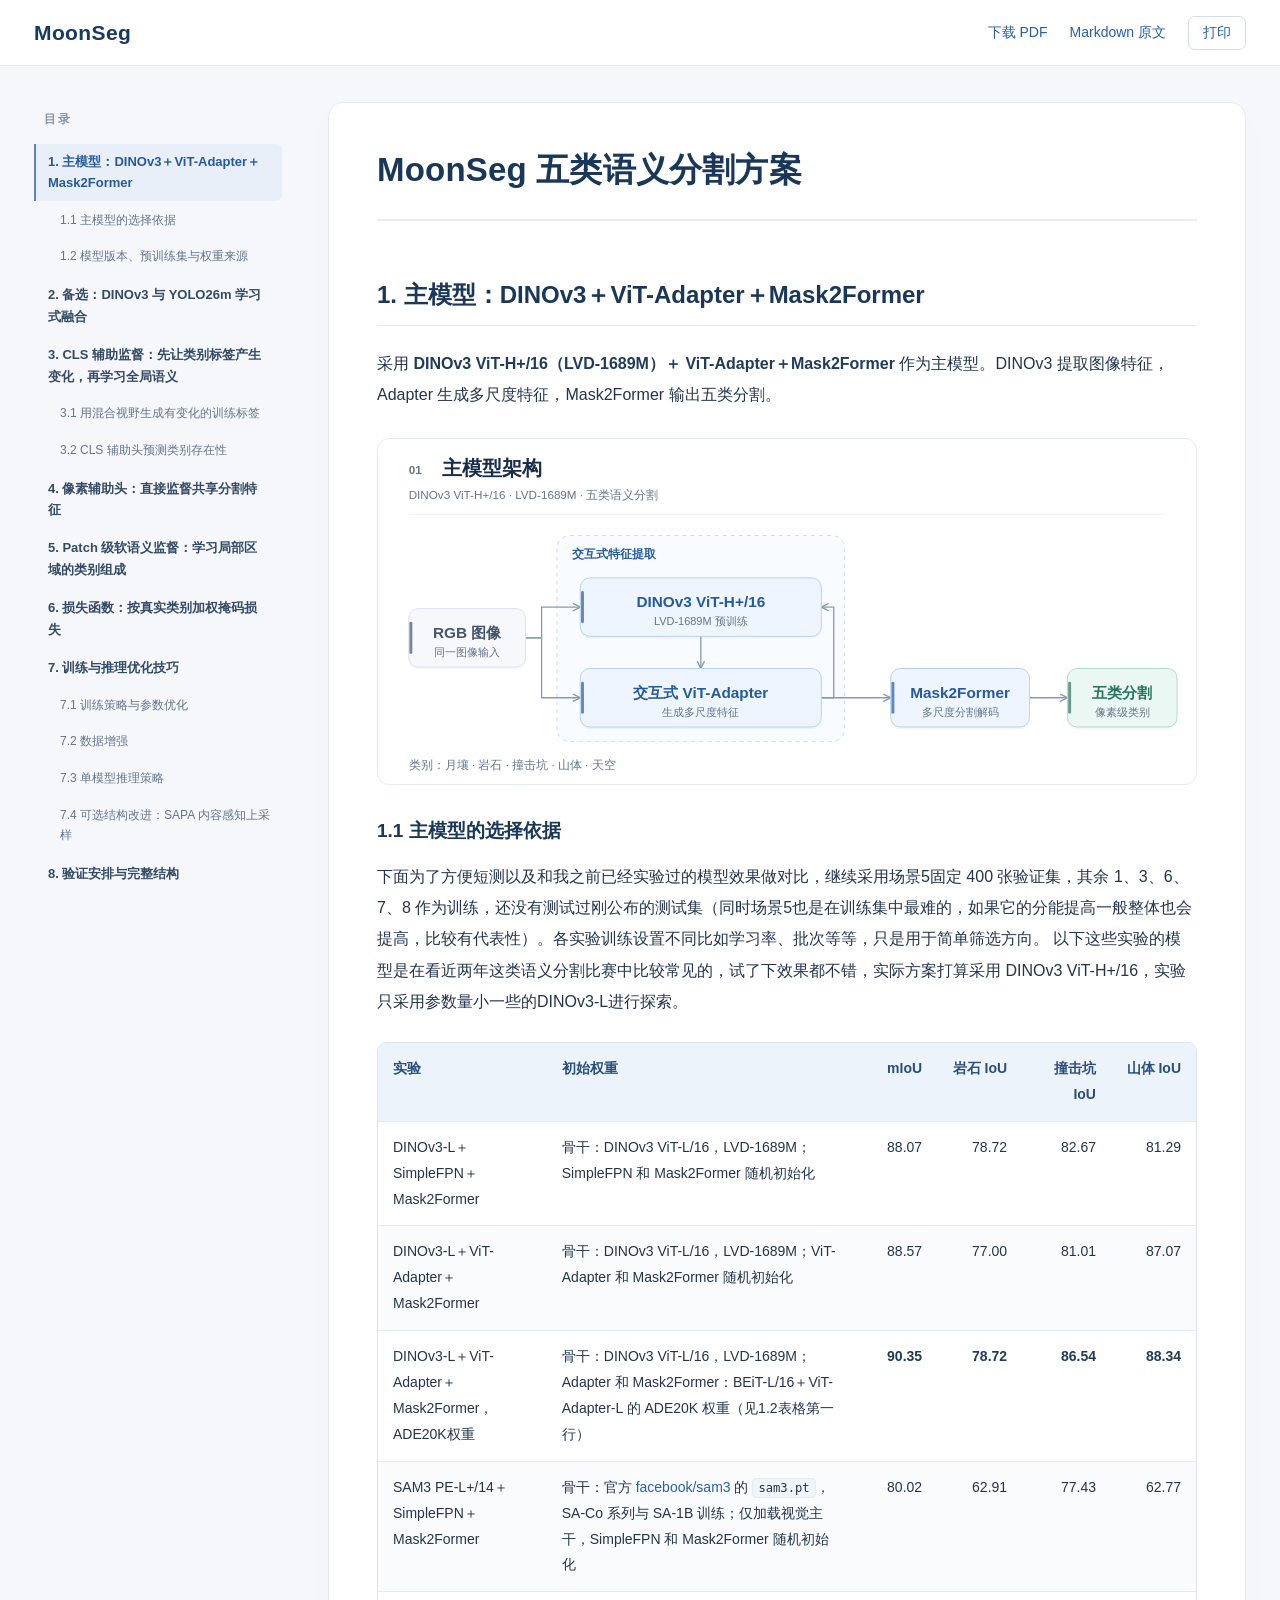
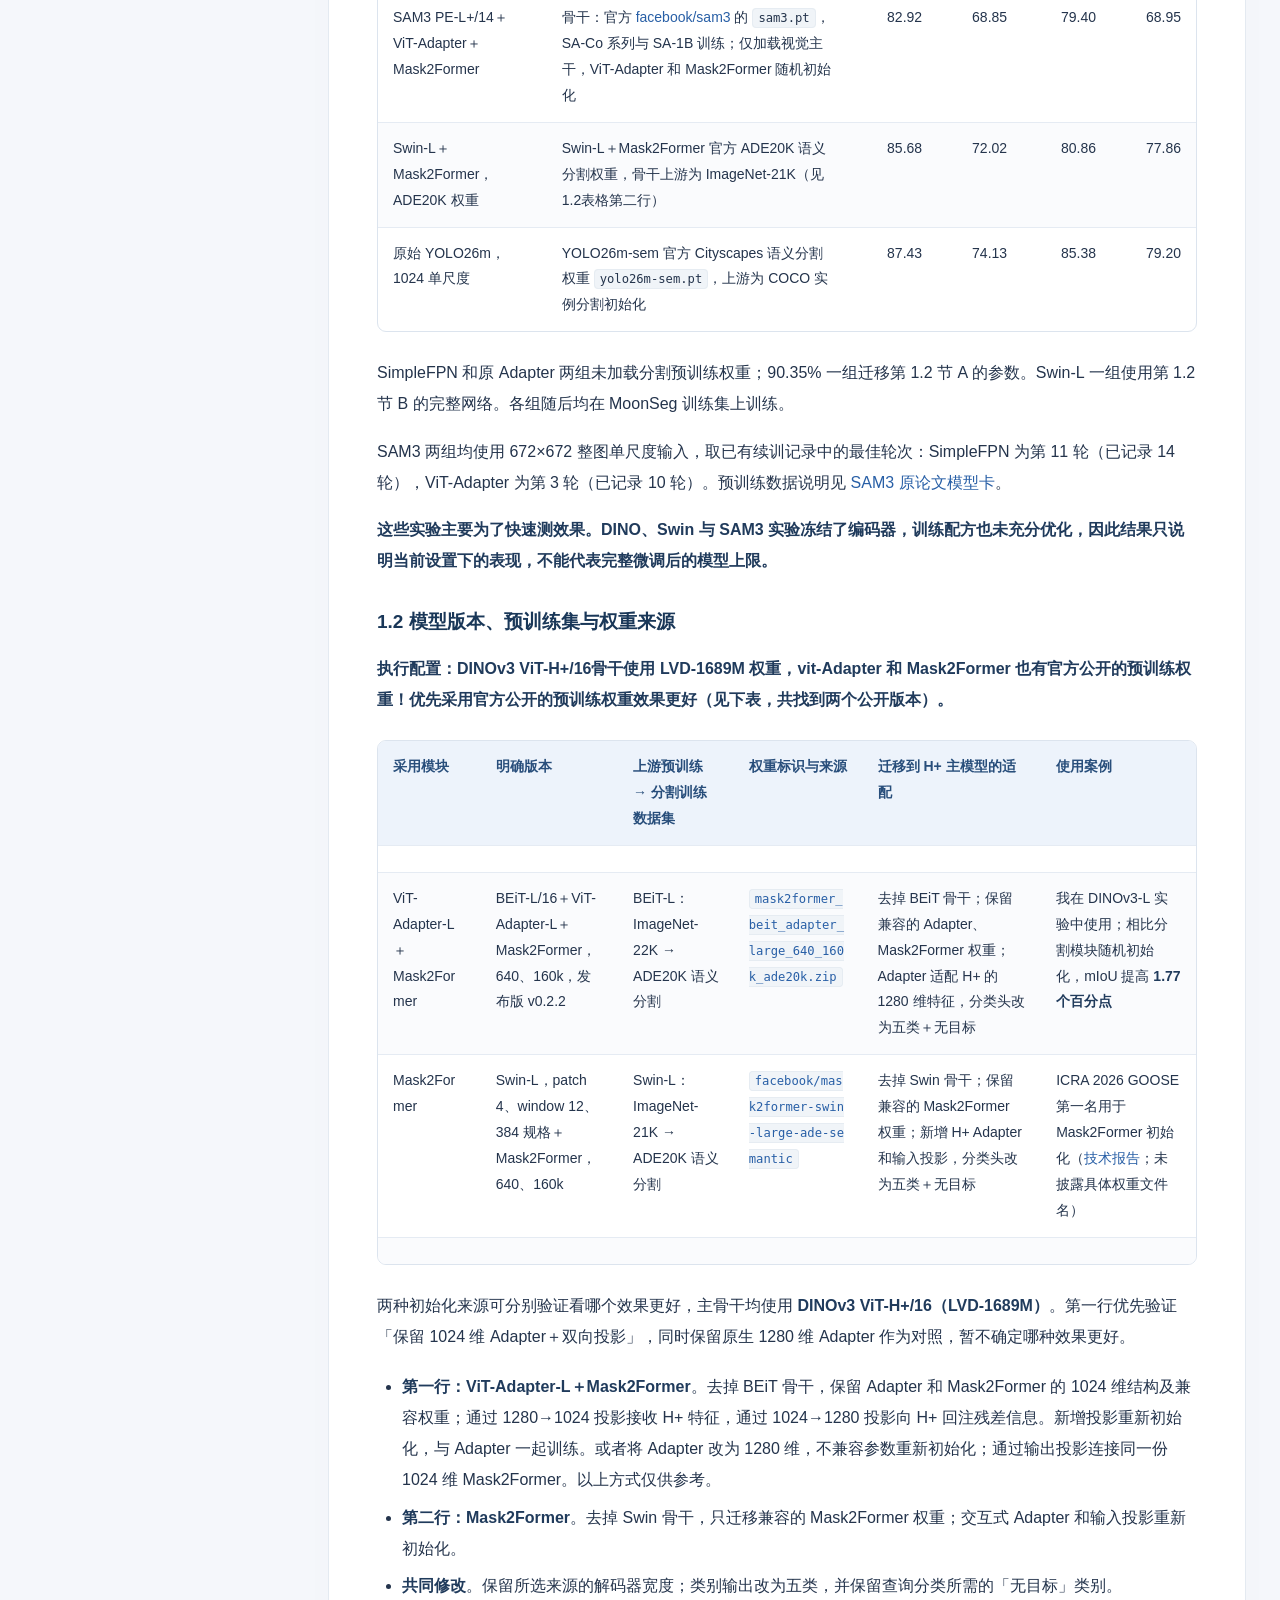
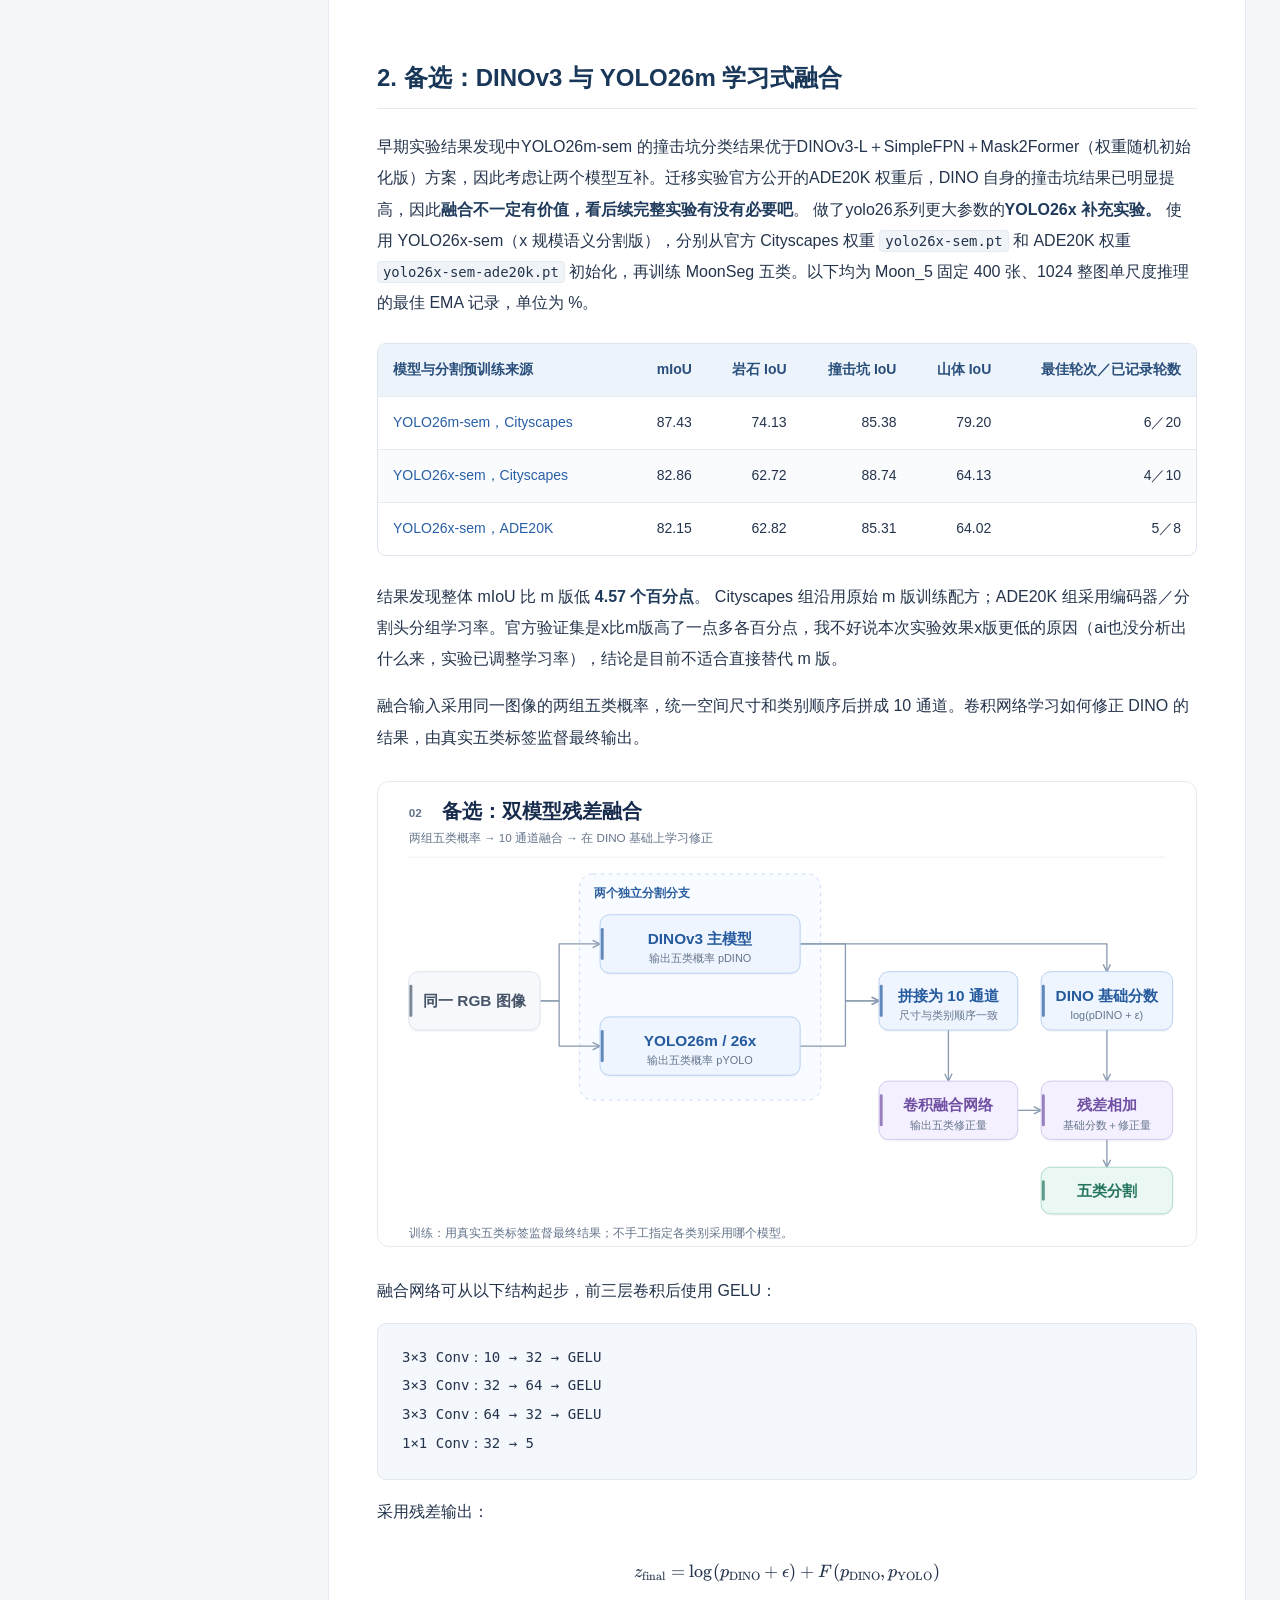
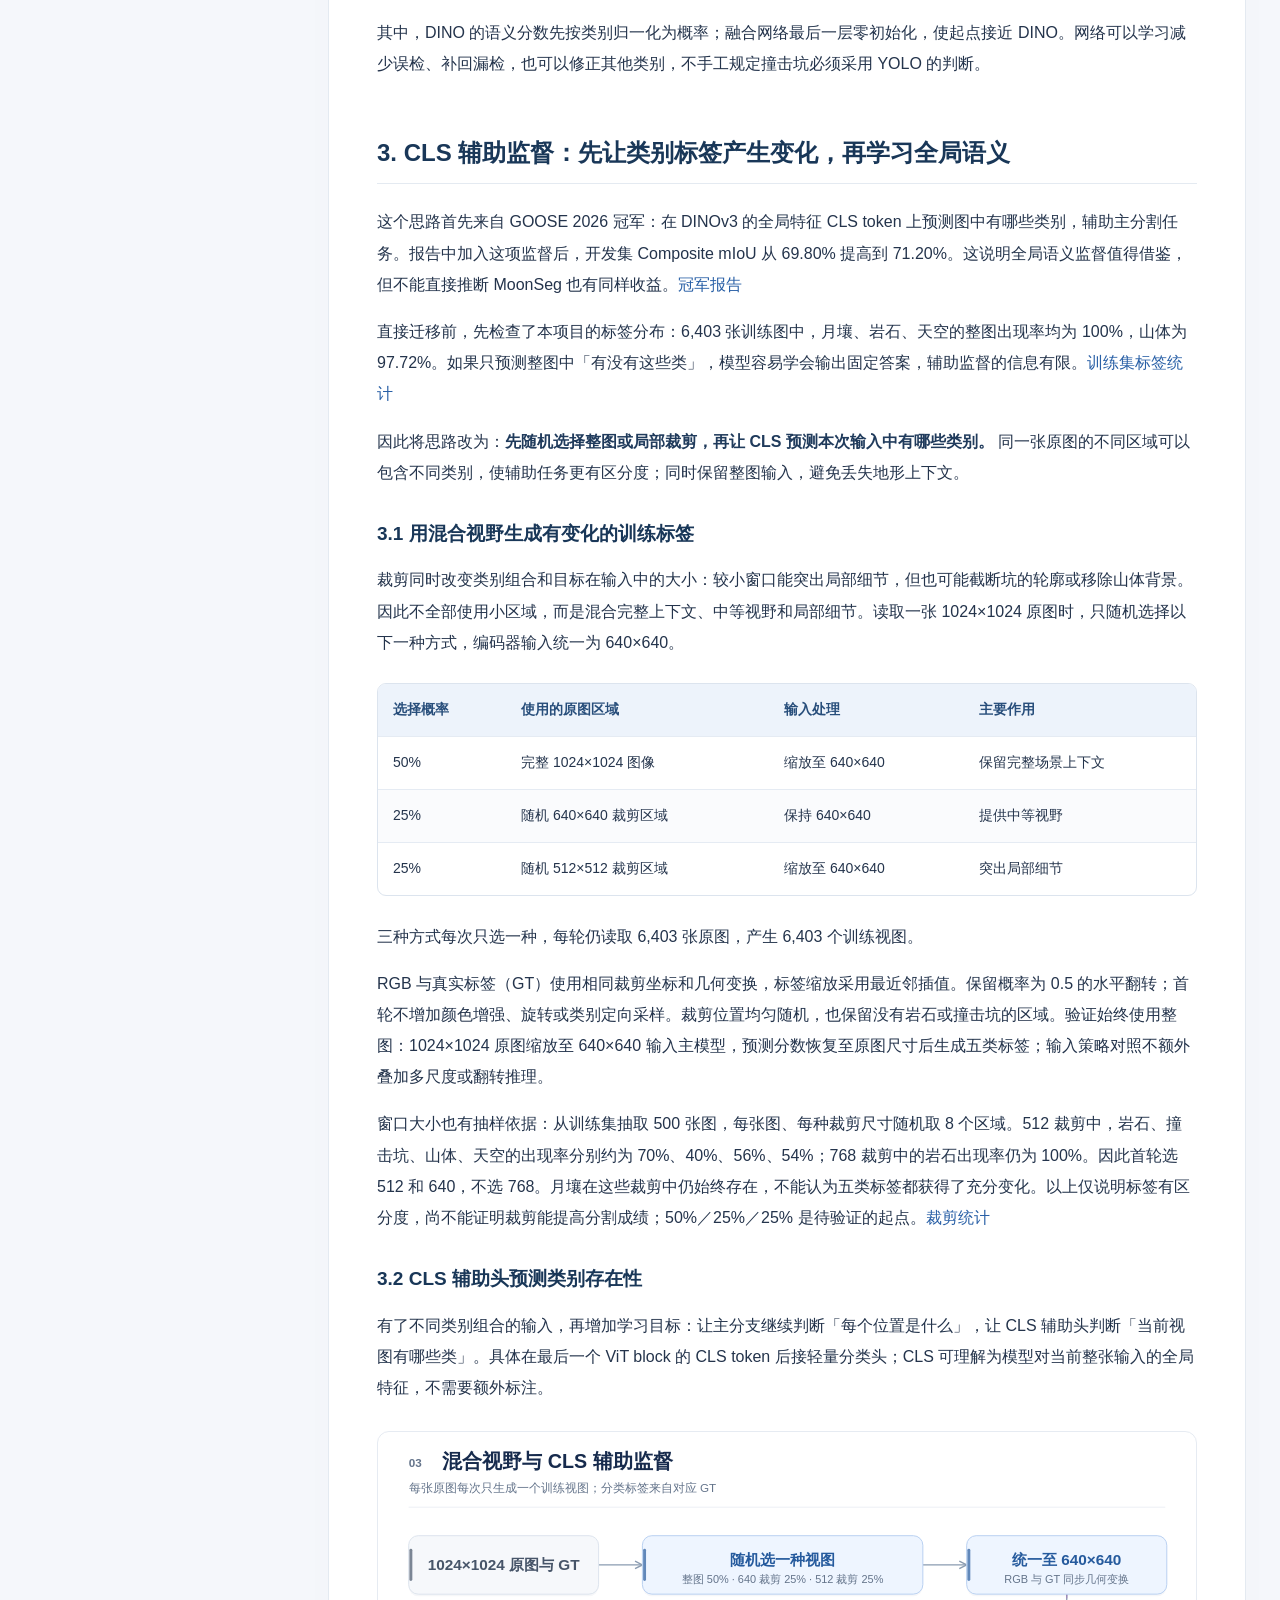
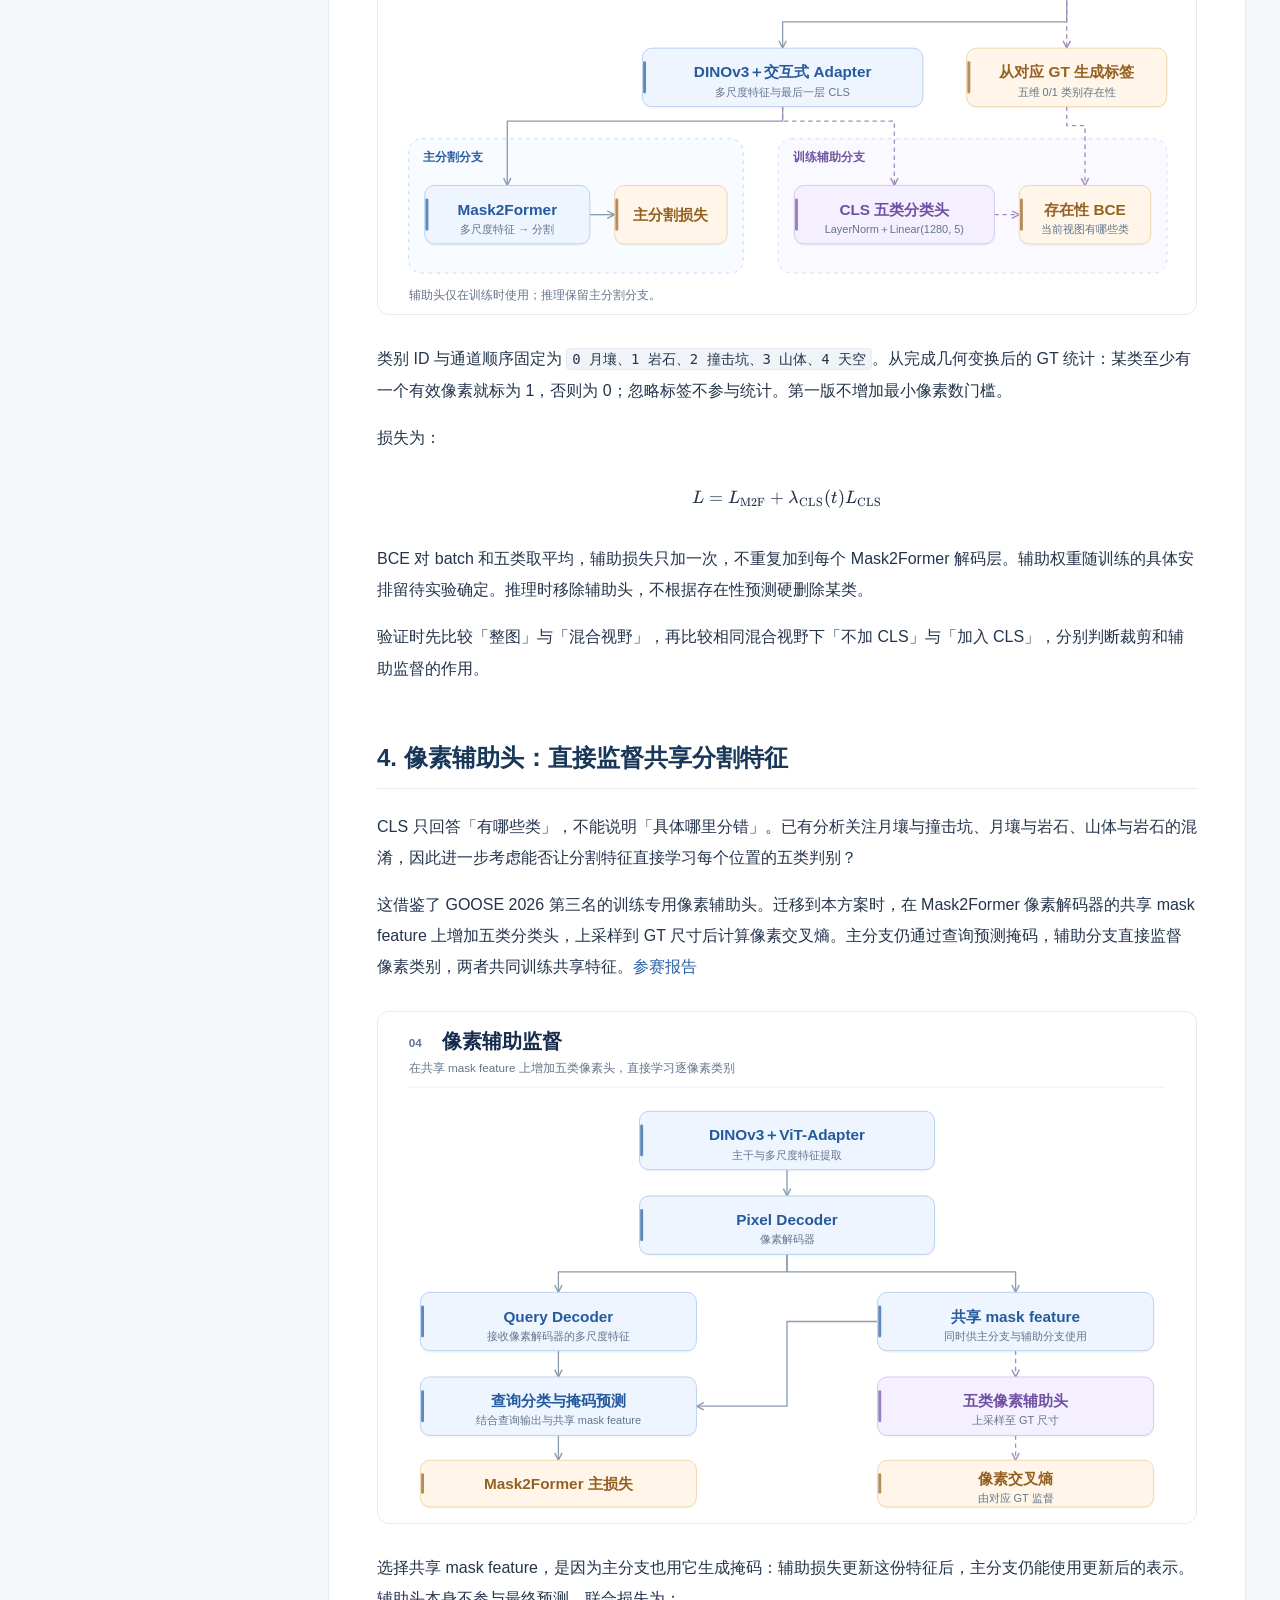
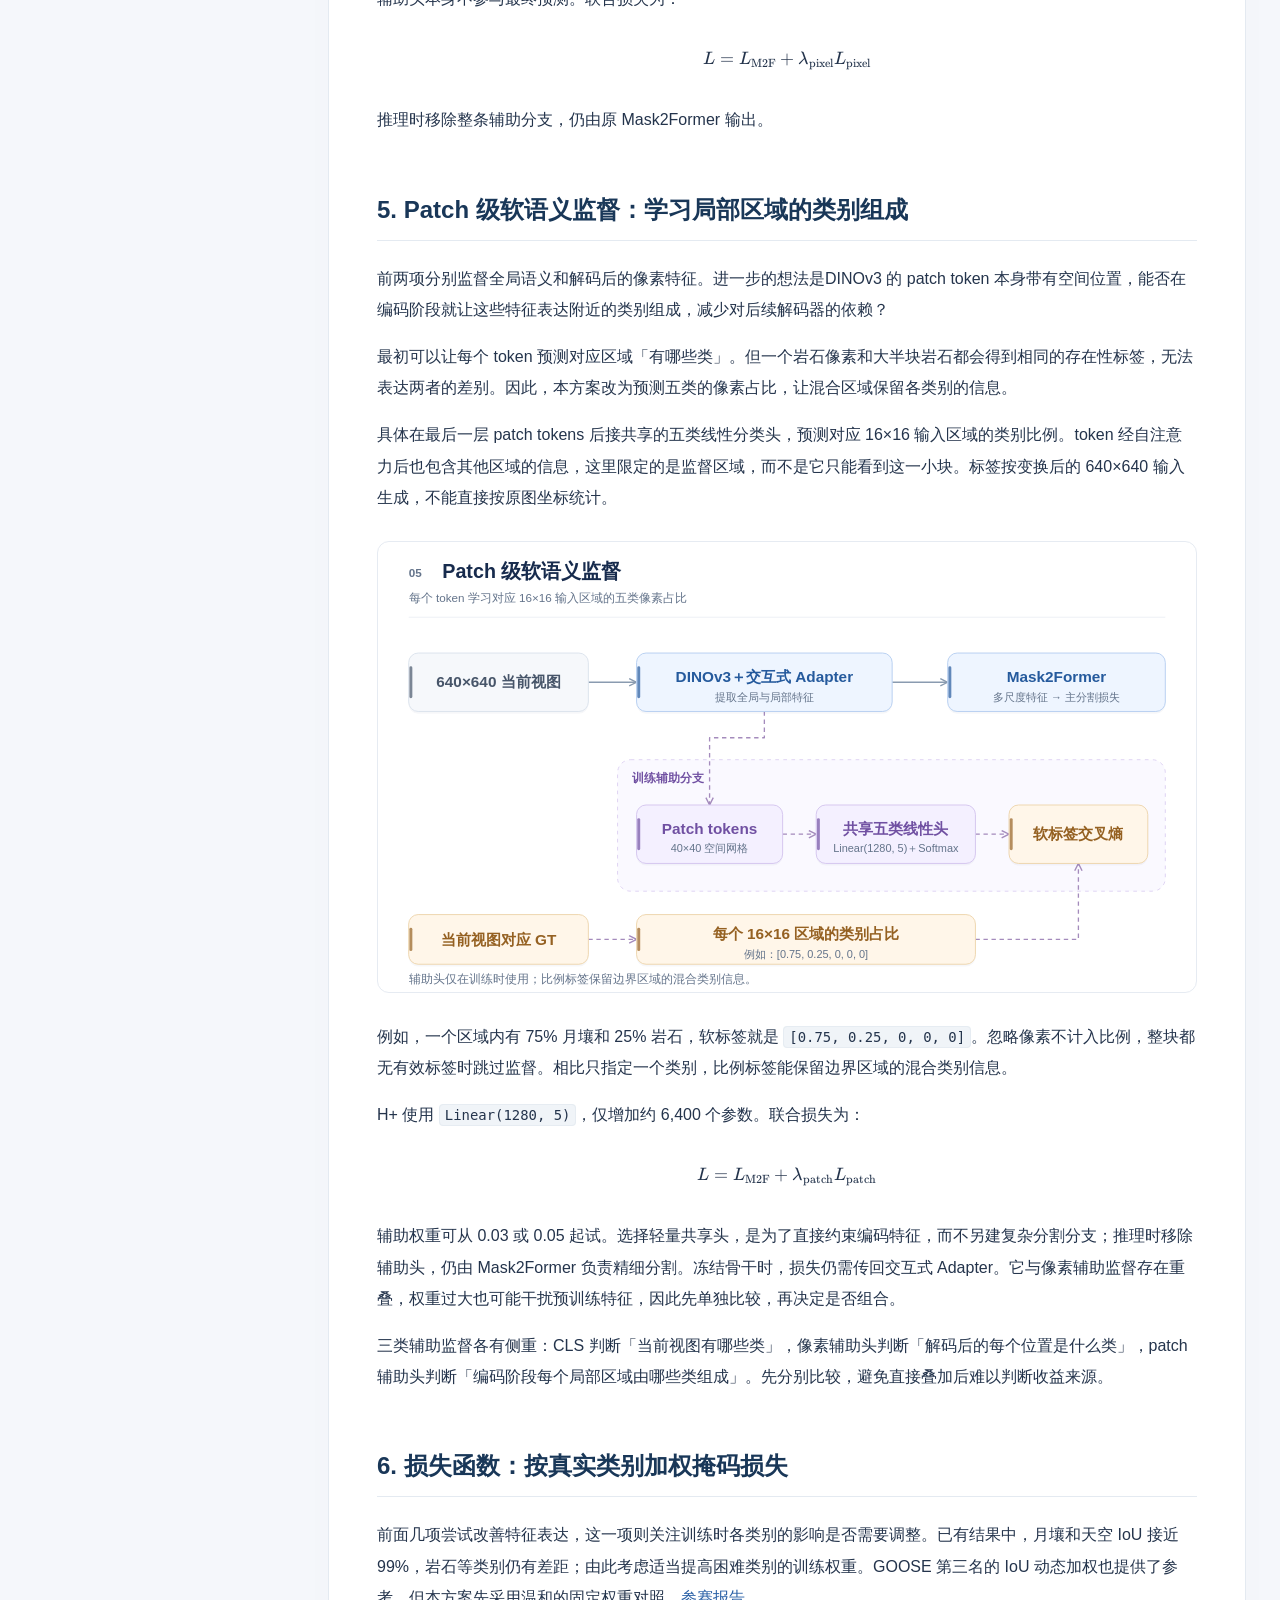
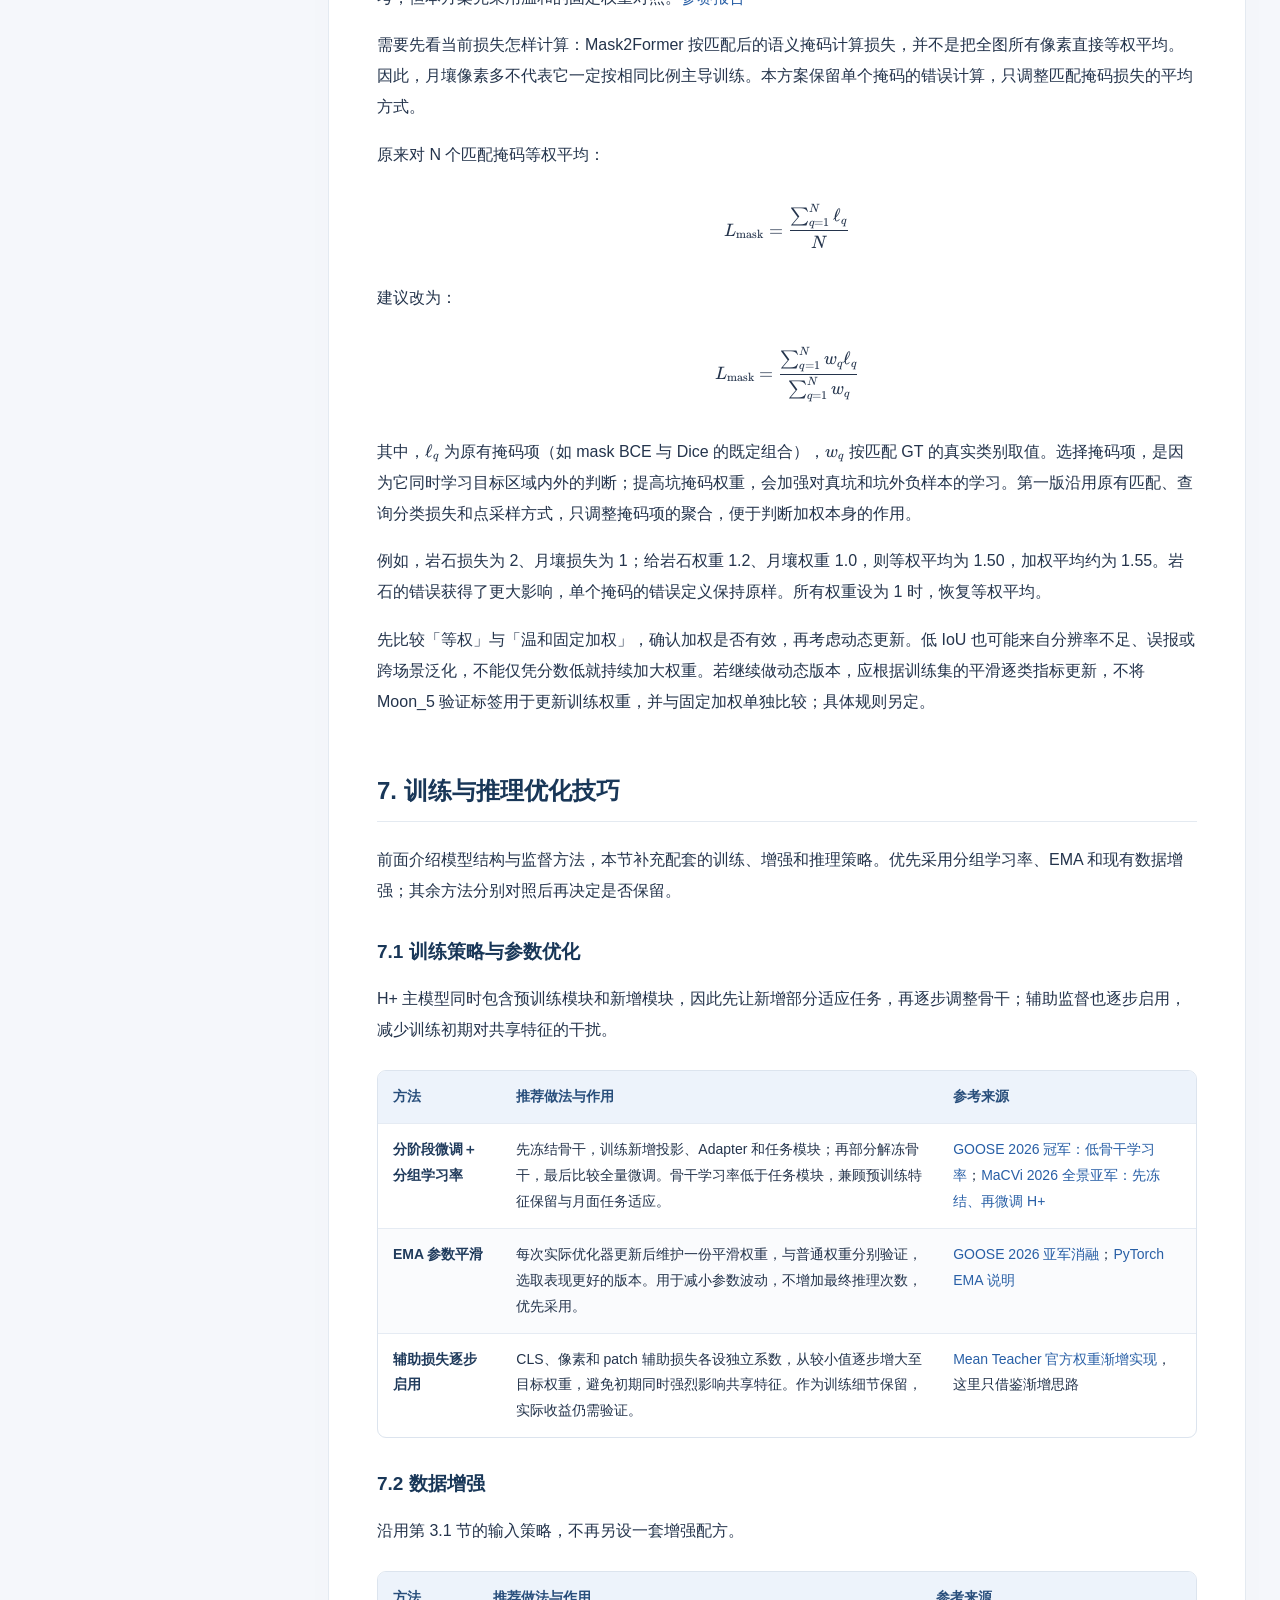
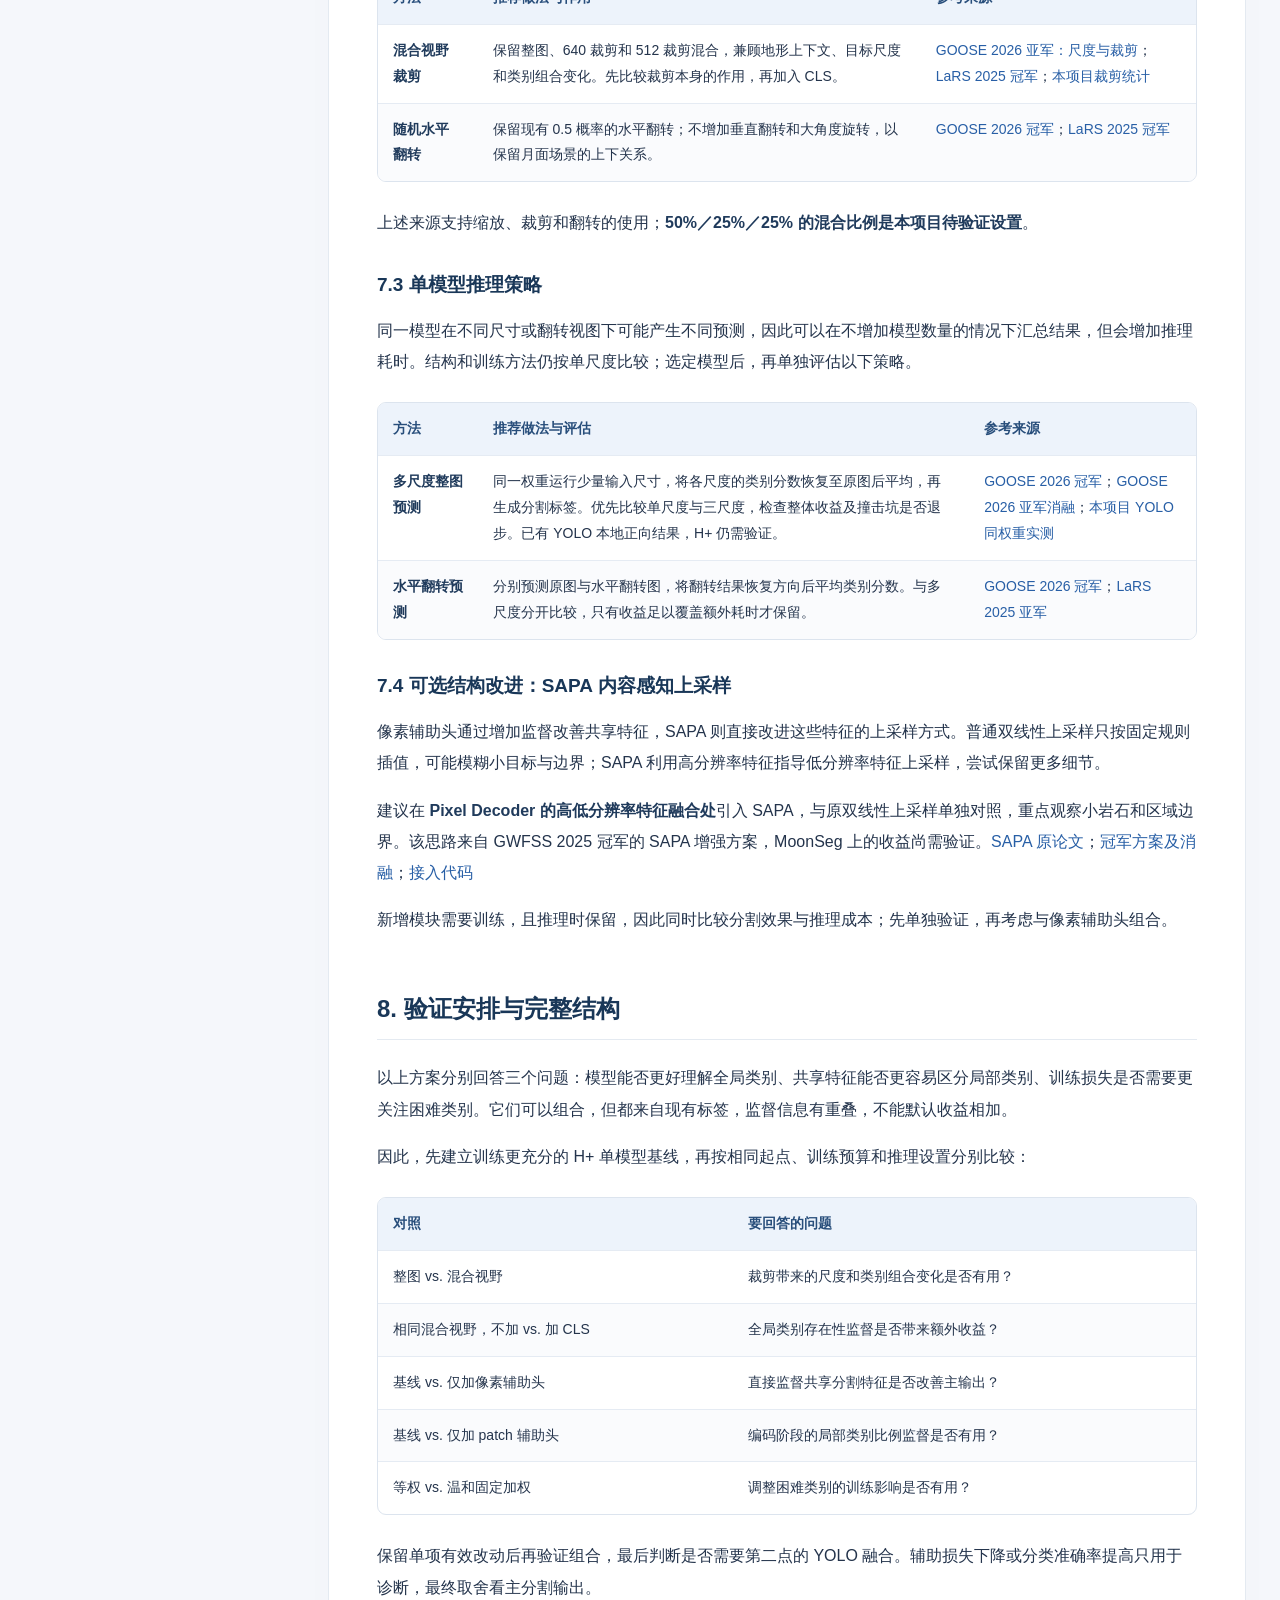
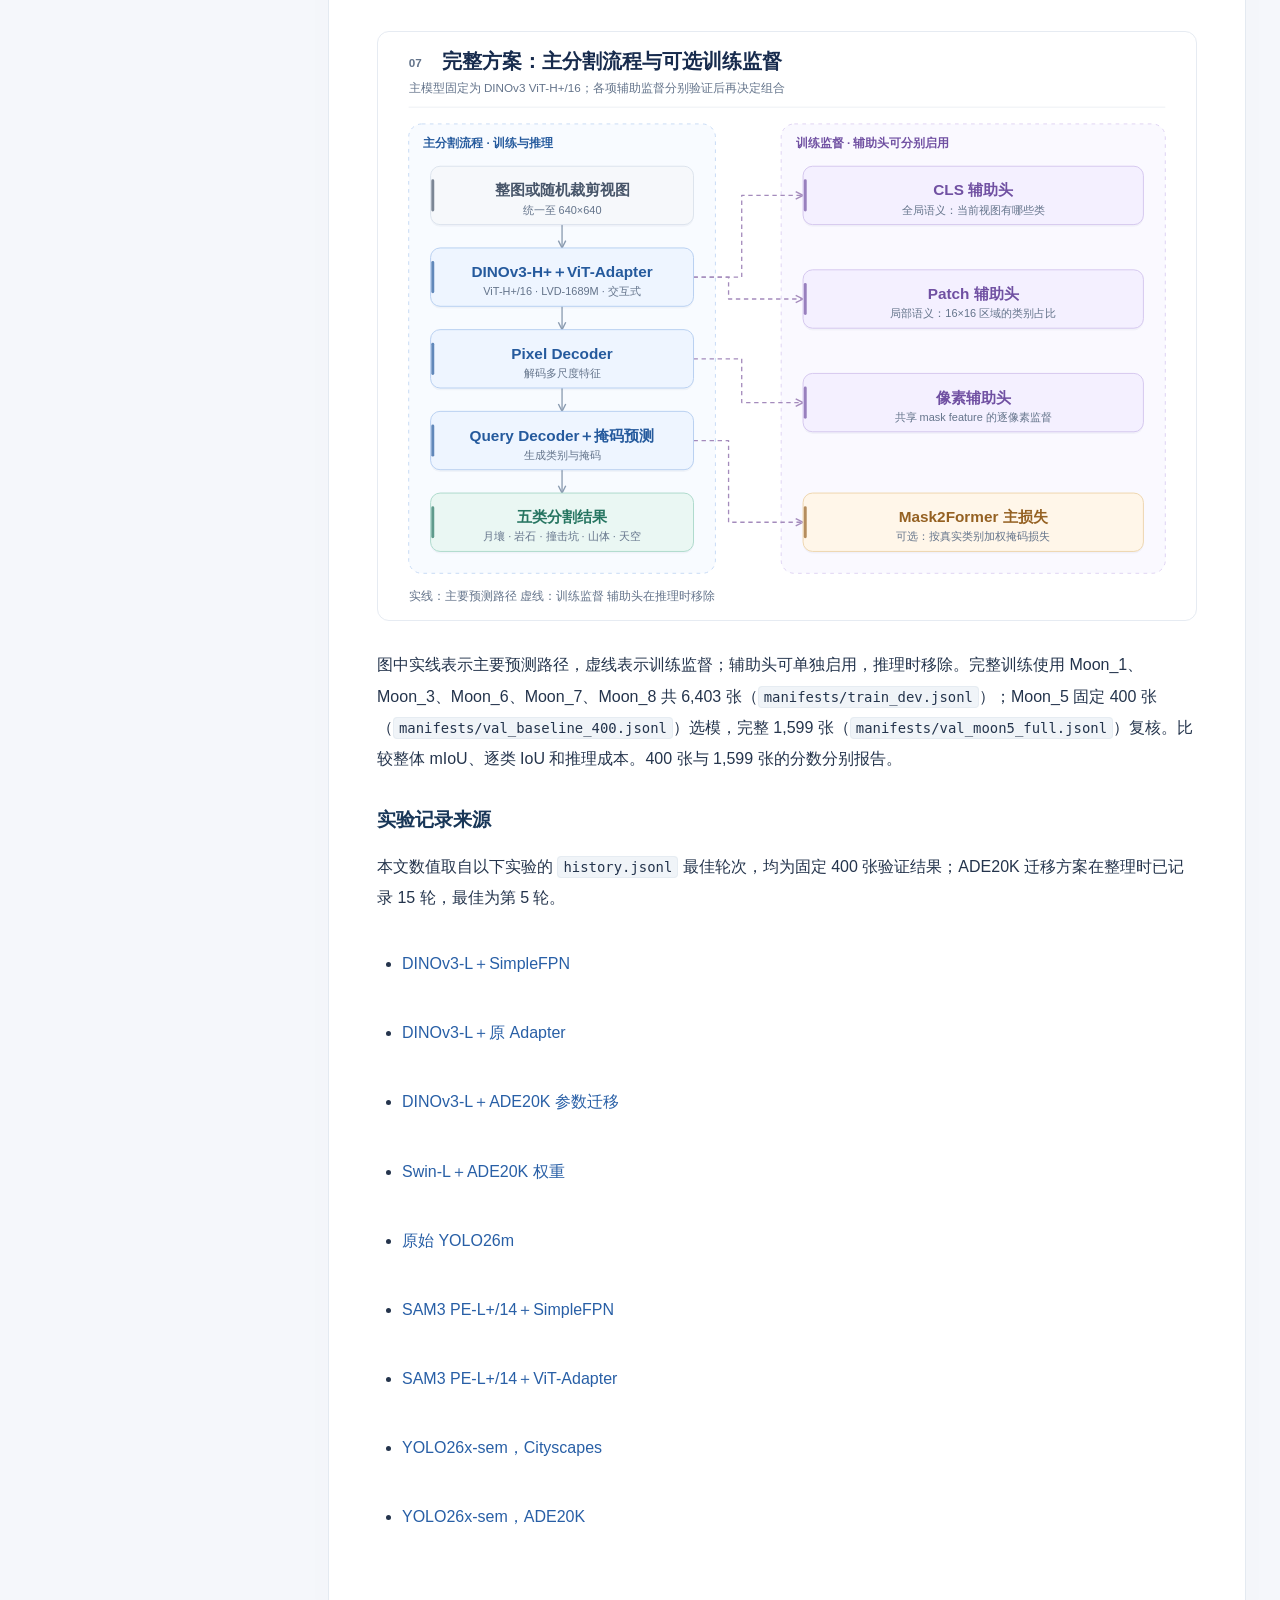
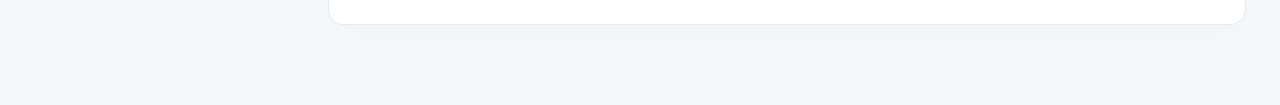
==== index.html @ d690455c "Add SAM3 comparison results and complete experiment references" ====
<!doctype html>
<html lang="zh-CN"><head><meta charset="utf-8"><meta name="viewport" content="width=device-width,initial-scale=1"><base href="./"><title>MoonSeg 五类语义分割方案</title><link rel="stylesheet" href="vendor/katex/katex.min.css"><link rel="stylesheet" href="style.css"></head>
<body><header class="toolbar"><a class="brand" href="./">MoonSeg</a><div class="tools"><a href="moonseg-proposal.pdf" download>下载 PDF</a><a href="docs/moonseg_model_proposal_20261113.md" download>Markdown 原文</a><button type="button" id="print">打印</button></div></header>
<div class="layout "><nav class="toc" aria-label="文档目录"><div class="toc-label">目录</div><a class="depth-2" href="#section-2">1. 主模型：DINOv3＋ViT-Adapter＋Mask2Former</a>
<a class="depth-3" href="#section-3">1.1 主模型的选择依据</a>
<a class="depth-3" href="#section-4">1.2 模型版本、预训练集与权重来源</a>
<a class="depth-2" href="#section-5">2. 备选：DINOv3 与 YOLO26m 学习式融合</a>
<a class="depth-2" href="#section-6">3. CLS 辅助监督：先让类别标签产生变化，再学习全局语义</a>
<a class="depth-3" href="#section-7">3.1 用混合视野生成有变化的训练标签</a>
<a class="depth-3" href="#section-8">3.2 CLS 辅助头预测类别存在性</a>
<a class="depth-2" href="#section-9">4. 像素辅助头：直接监督共享分割特征</a>
<a class="depth-2" href="#section-10">5. Patch 级软语义监督：学习局部区域的类别组成</a>
<a class="depth-2" href="#section-11">6. 损失函数：按真实类别加权掩码损失</a>
<a class="depth-2" href="#section-12">7. 训练与推理优化技巧</a>
<a class="depth-3" href="#section-13">7.1 训练策略与参数优化</a>
<a class="depth-3" href="#section-14">7.2 数据增强</a>
<a class="depth-3" href="#section-15">7.3 单模型推理策略</a>
<a class="depth-3" href="#section-16">7.4 可选结构改进：SAPA 内容感知上采样</a>
<a class="depth-2" href="#section-17">8. 验证安排与完整结构</a>
<a class="depth-3" href="#section-18">实验记录来源</a></nav><main><article id="document"><h1 id="section-1">MoonSeg 五类语义分割方案</h1>
<h2 id="section-2">1. 主模型：DINOv3＋ViT-Adapter＋Mask2Former</h2>
<p>采用 <strong>DINOv3 ViT-H+/16（LVD-1689M）＋ ViT-Adapter＋Mask2Former</strong> 作为主模型。DINOv3 提取图像特征，Adapter 生成多尺度特征，Mask2Former 输出五类分割。</p>
<p><img src="docs/assets/moonseg_proposal/01_main_model.svg" alt="主模型架构" loading="eager"></p>
<h3 id="section-3">1.1 主模型的选择依据</h3>
<p>下面为了方便短测以及和我之前已经实验过的模型效果做对比，继续采用场景5固定 400 张验证集，其余 1、3、6、7、8 作为训练，还没有测试过刚公布的测试集（同时场景5也是在训练集中最难的，如果它的分能提高一般整体也会提高，比较有代表性）。各实验训练设置不同比如学习率、批次等等，只是用于简单筛选方向。
以下这些实验的模型是在看近两年这类语义分割比赛中比较常见的，试了下效果都不错，实际方案打算采用 DINOv3 ViT-H+/16，实验只采用参数量小一些的DINOv3-L进行探索。</p>
<div class="table-wrap"><table>
<thead>
<tr>
<th>实验</th>
<th>初始权重</th>
<th style="text-align:right">mIoU</th>
<th style="text-align:right">岩石 IoU</th>
<th style="text-align:right">撞击坑 IoU</th>
<th style="text-align:right">山体 IoU</th>
</tr>
</thead>
<tbody>
<tr>
<td>DINOv3-L＋SimpleFPN＋Mask2Former</td>
<td>骨干：DINOv3 ViT-L/16，LVD-1689M；SimpleFPN 和 Mask2Former 随机初始化</td>
<td style="text-align:right">88.07</td>
<td style="text-align:right">78.72</td>
<td style="text-align:right">82.67</td>
<td style="text-align:right">81.29</td>
</tr>
<tr>
<td>DINOv3-L＋ViT-Adapter＋Mask2Former</td>
<td>骨干：DINOv3 ViT-L/16，LVD-1689M；ViT-Adapter 和 Mask2Former 随机初始化</td>
<td style="text-align:right">88.57</td>
<td style="text-align:right">77.00</td>
<td style="text-align:right">81.01</td>
<td style="text-align:right">87.07</td>
</tr>
<tr>
<td>DINOv3-L＋ViT-Adapter＋Mask2Former，ADE20K权重</td>
<td>骨干：DINOv3 ViT-L/16，LVD-1689M；Adapter 和 Mask2Former：BEiT-L/16＋ViT-Adapter-L 的 ADE20K 权重（见1.2表格第一行）</td>
<td style="text-align:right"><strong>90.35</strong></td>
<td style="text-align:right"><strong>78.72</strong></td>
<td style="text-align:right"><strong>86.54</strong></td>
<td style="text-align:right"><strong>88.34</strong></td>
</tr>
<tr>
<td>SAM3 PE-L+/14＋SimpleFPN＋Mask2Former</td>
<td>骨干：官方 <a href="https://huggingface.co/facebook/sam3/tree/3c879f39826c281e95690f02c7821c4de09afae7" target="_blank" rel="noopener noreferrer">facebook/sam3</a> 的 <code>sam3.pt</code>，SA-Co 系列与 SA-1B 训练；仅加载视觉主干，SimpleFPN 和 Mask2Former 随机初始化</td>
<td style="text-align:right">80.02</td>
<td style="text-align:right">62.91</td>
<td style="text-align:right">77.43</td>
<td style="text-align:right">62.77</td>
</tr>
<tr>
<td>SAM3 PE-L+/14＋ViT-Adapter＋Mask2Former</td>
<td>骨干：官方 <a href="https://huggingface.co/facebook/sam3/tree/3c879f39826c281e95690f02c7821c4de09afae7" target="_blank" rel="noopener noreferrer">facebook/sam3</a> 的 <code>sam3.pt</code>，SA-Co 系列与 SA-1B 训练；仅加载视觉主干，ViT-Adapter 和 Mask2Former 随机初始化</td>
<td style="text-align:right">82.92</td>
<td style="text-align:right">68.85</td>
<td style="text-align:right">79.40</td>
<td style="text-align:right">68.95</td>
</tr>
<tr>
<td>Swin-L＋Mask2Former，ADE20K 权重</td>
<td>Swin-L＋Mask2Former 官方 ADE20K 语义分割权重，骨干上游为 ImageNet-21K（见1.2表格第二行）</td>
<td style="text-align:right">85.68</td>
<td style="text-align:right">72.02</td>
<td style="text-align:right">80.86</td>
<td style="text-align:right">77.86</td>
</tr>
<tr>
<td>原始 YOLO26m，1024 单尺度</td>
<td>YOLO26m-sem 官方 Cityscapes 语义分割权重 <code>yolo26m-sem.pt</code>，上游为 COCO 实例分割初始化</td>
<td style="text-align:right">87.43</td>
<td style="text-align:right">74.13</td>
<td style="text-align:right">85.38</td>
<td style="text-align:right">79.20</td>
</tr>
</tbody>
</table></div>
<p>SimpleFPN 和原 Adapter 两组未加载分割预训练权重；90.35% 一组迁移第 1.2 节 A 的参数。Swin-L 一组使用第 1.2 节 B 的完整网络。各组随后均在 MoonSeg 训练集上训练。</p>
<p>SAM3 两组均使用 672×672 整图单尺度输入，取已有续训记录中的最佳轮次：SimpleFPN 为第 11 轮（已记录 14 轮），ViT-Adapter 为第 3 轮（已记录 10 轮）。预训练数据说明见 <a href="https://arxiv.org/html/2511.16719" target="_blank" rel="noopener noreferrer">SAM3 原论文模型卡</a>。</p>
<p><strong>这些实验主要为了快速测效果。DINO、Swin 与 SAM3 实验冻结了编码器，训练配方也未充分优化，因此结果只说明当前设置下的表现，不能代表完整微调后的模型上限。</strong></p>
<h3 id="section-4">1.2 模型版本、预训练集与权重来源</h3>
<p><strong>执行配置：DINOv3 ViT-H+/16骨干使用 LVD-1689M 权重，vit-Adapter 和 Mask2Former 也有官方公开的预训练权重！优先采用官方公开的预训练权重效果更好（见下表，共找到两个公开版本）。</strong></p>
<div class="table-wrap"><table>
<thead>
<tr>
<th>采用模块</th>
<th>明确版本</th>
<th>上游预训练 → 分割训练数据集</th>
<th>权重标识与来源</th>
<th>迁移到 H+ 主模型的适配</th>
<th>使用案例</th>
</tr>
</thead>
<tbody>
<tr>
<td></td>
<td></td>
<td></td>
<td></td>
<td></td>
<td></td>
</tr>
<tr>
<td>ViT-Adapter-L＋Mask2Former</td>
<td>BEiT-L/16＋ViT-Adapter-L＋Mask2Former，640、160k，发布版 v0.2.2</td>
<td>BEiT-L：ImageNet-22K → ADE20K 语义分割</td>
<td><a href="https://github.com/czczup/ViT-Adapter/releases/download/v0.2.2/mask2former_beit_adapter_large_640_160k_ade20k.zip" target="_blank" rel="noopener noreferrer"><code>mask2former_beit_adapter_large_640_160k_ade20k.zip</code></a></td>
<td>去掉 BEiT 骨干；保留兼容的 Adapter、Mask2Former 权重；Adapter 适配 H+ 的 1280 维特征，分类头改为五类＋无目标</td>
<td>我在 DINOv3-L 实验中使用；相比分割模块随机初始化，mIoU 提高 <strong>1.77 个百分点</strong></td>
</tr>
<tr>
<td>Mask2Former</td>
<td>Swin-L，patch 4、window 12、384 规格＋Mask2Former，640、160k</td>
<td>Swin-L：ImageNet-21K → ADE20K 语义分割</td>
<td><a href="https://huggingface.co/facebook/mask2former-swin-large-ade-semantic" target="_blank" rel="noopener noreferrer"><code>facebook/mask2former-swin-large-ade-semantic</code></a></td>
<td>去掉 Swin 骨干；保留兼容的 Mask2Former 权重；新增 H+ Adapter 和输入投影，分类头改为五类＋无目标</td>
<td>ICRA 2026 GOOSE 第一名用于 Mask2Former 初始化（<a href="https://arxiv.org/html/2606.18582v1" target="_blank" rel="noopener noreferrer">技术报告</a>；未披露具体权重文件名）</td>
</tr>
<tr>
<td></td>
<td></td>
<td></td>
<td></td>
<td></td>
<td></td>
</tr>
</tbody>
</table></div>
<p>两种初始化来源可分别验证看哪个效果更好，主骨干均使用 <strong>DINOv3 ViT-H+/16（LVD-1689M）</strong>。第一行优先验证「保留 1024 维 Adapter＋双向投影」，同时保留原生 1280 维 Adapter 作为对照，暂不确定哪种效果更好。</p>
<ul>
<li><strong>第一行：ViT-Adapter-L＋Mask2Former</strong>。去掉 BEiT 骨干，保留 Adapter 和 Mask2Former 的 1024 维结构及兼容权重；通过 1280→1024 投影接收 H+ 特征，通过 1024→1280 投影向 H+ 回注残差信息。新增投影重新初始化，与 Adapter 一起训练。或者将 Adapter 改为 1280 维，不兼容参数重新初始化；通过输出投影连接同一份 1024 维 Mask2Former。以上方式仅供参考。</li>
<li><strong>第二行：Mask2Former</strong>。去掉 Swin 骨干，只迁移兼容的 Mask2Former 权重；交互式 Adapter 和输入投影重新初始化。</li>
<li><strong>共同修改</strong>。保留所选来源的解码器宽度；类别输出改为五类，并保留查询分类所需的「无目标」类别。</li>
</ul>
<h2 id="section-5">2. 备选：DINOv3 与 YOLO26m 学习式融合</h2>
<p>早期实验结果发现中YOLO26m-sem 的撞击坑分类结果优于DINOv3-L＋SimpleFPN＋Mask2Former（权重随机初始化版）方案，因此考虑让两个模型互补。迁移实验官方公开的ADE20K 权重后，DINO 自身的撞击坑结果已明显提高，因此<strong>融合不一定有价值，看后续完整实验有没有必要吧</strong>。
做了yolo26系列更大参数的<strong>YOLO26x 补充实验。</strong> 使用 YOLO26x-sem（x 规模语义分割版），分别从官方 Cityscapes 权重 <code>yolo26x-sem.pt</code> 和 ADE20K 权重 <code>yolo26x-sem-ade20k.pt</code> 初始化，再训练 MoonSeg 五类。以下均为 Moon_5 固定 400 张、1024 整图单尺度推理的最佳 EMA 记录，单位为 %。</p>
<div class="table-wrap"><table>
<thead>
<tr>
<th>模型与分割预训练来源</th>
<th style="text-align:right">mIoU</th>
<th style="text-align:right">岩石 IoU</th>
<th style="text-align:right">撞击坑 IoU</th>
<th style="text-align:right">山体 IoU</th>
<th style="text-align:right">最佳轮次／已记录轮数</th>
</tr>
</thead>
<tbody>
<tr>
<td><a href="runs/yolo26m_sem_b16_lr3e4_e20/history.jsonl">YOLO26m-sem，Cityscapes</a></td>
<td style="text-align:right">87.43</td>
<td style="text-align:right">74.13</td>
<td style="text-align:right">85.38</td>
<td style="text-align:right">79.20</td>
<td style="text-align:right">6／20</td>
</tr>
<tr>
<td><a href="runs/yolo26x_cityscapes_originalrecipe_b16_lr3e4_e20_20261112/history.jsonl">YOLO26x-sem，Cityscapes</a></td>
<td style="text-align:right">82.86</td>
<td style="text-align:right">62.72</td>
<td style="text-align:right">88.74</td>
<td style="text-align:right">64.13</td>
<td style="text-align:right">4／10</td>
</tr>
<tr>
<td><a href="runs/yolo26x_ade20k_enc3e5_head3e4_warm2_e20_20261112/history.jsonl">YOLO26x-sem，ADE20K</a></td>
<td style="text-align:right">82.15</td>
<td style="text-align:right">62.82</td>
<td style="text-align:right">85.31</td>
<td style="text-align:right">64.02</td>
<td style="text-align:right">5／8</td>
</tr>
</tbody>
</table></div>
<p>结果发现整体 mIoU 比 m 版低 <strong>4.57 个百分点</strong>。
Cityscapes 组沿用原始 m 版训练配方；ADE20K 组采用编码器／分割头分组学习率。官方验证集是x比m版高了一点多各百分点，我不好说本次实验效果x版更低的原因（ai也没分析出什么来，实验已调整学习率），结论是目前不适合直接替代 m 版。</p>
<p>融合输入采用同一图像的两组五类概率，统一空间尺寸和类别顺序后拼成 10 通道。卷积网络学习如何修正 DINO 的结果，由真实五类标签监督最终输出。</p>
<p><img src="docs/assets/moonseg_proposal/02_model_fusion.svg" alt="双模型残差融合流程" loading="eager"></p>
<p>融合网络可从以下结构起步，前三层卷积后使用 GELU：</p>
<pre><code class="language-text">3×3 Conv：10 → 32 → GELU
3×3 Conv：32 → 64 → GELU
3×3 Conv：64 → 32 → GELU
1×1 Conv：32 → 5
</code></pre>
<p>采用残差输出：</p>
<section><eqn><span class="katex-display"><span class="katex"><span class="katex-mathml"><math xmlns="http://www.w3.org/1998/Math/MathML" display="block"><semantics><mrow><msub><mi>z</mi><mrow><mi mathvariant="normal">f</mi><mi mathvariant="normal">i</mi><mi mathvariant="normal">n</mi><mi mathvariant="normal">a</mi><mi mathvariant="normal">l</mi></mrow></msub><mo>=</mo><mi>log</mi><mo>⁡</mo><mo stretchy="false">(</mo><msub><mi>p</mi><mrow><mi mathvariant="normal">D</mi><mi mathvariant="normal">I</mi><mi mathvariant="normal">N</mi><mi mathvariant="normal">O</mi></mrow></msub><mo>+</mo><mi>ϵ</mi><mo stretchy="false">)</mo><mo>+</mo><mi>F</mi><mo stretchy="false">(</mo><msub><mi>p</mi><mrow><mi mathvariant="normal">D</mi><mi mathvariant="normal">I</mi><mi mathvariant="normal">N</mi><mi mathvariant="normal">O</mi></mrow></msub><mo separator="true">,</mo><msub><mi>p</mi><mrow><mi mathvariant="normal">Y</mi><mi mathvariant="normal">O</mi><mi mathvariant="normal">L</mi><mi mathvariant="normal">O</mi></mrow></msub><mo stretchy="false">)</mo></mrow><annotation encoding="application/x-tex">
z_{\mathrm{final}}=\log(p_{\mathrm{DINO}}+\epsilon)+F(p_{\mathrm{DINO}},p_{\mathrm{YOLO}})
</annotation></semantics></math></span><span class="katex-html" aria-hidden="true"><span class="katex-base"><span class="katex-strut" style="height:0.5806em;vertical-align:-0.15em;"></span><span class="mord"><span class="mord mathnormal" style="margin-right:0.044em;">z</span><span class="msupsub"><span class="vlist-t vlist-t2"><span class="vlist-r"><span class="vlist" style="height:0.3361em;"><span style="top:-2.55em;margin-left:-0.044em;margin-right:0.05em;"><span class="pstrut" style="height:2.7em;"></span><span class="katex-sizing reset-size6 size3 mtight"><span class="mord mtight"><span class="mord mtight"><span class="mord mathrm mtight">final</span></span></span></span></span></span><span class="vlist-s">​</span></span><span class="vlist-r"><span class="vlist" style="height:0.15em;"><span></span></span></span></span></span></span><span class="mspace" style="margin-right:0.2778em;"></span><span class="mrel">=</span><span class="mspace" style="margin-right:0.2778em;"></span></span><span class="katex-base"><span class="katex-strut" style="height:1em;vertical-align:-0.25em;"></span><span class="mop">lo<span style="margin-right:0.0139em;">g</span></span><span class="mopen">(</span><span class="mord"><span class="mord mathnormal">p</span><span class="msupsub"><span class="vlist-t vlist-t2"><span class="vlist-r"><span class="vlist" style="height:0.3283em;"><span style="top:-2.55em;margin-left:0em;margin-right:0.05em;"><span class="pstrut" style="height:2.7em;"></span><span class="katex-sizing reset-size6 size3 mtight"><span class="mord mtight"><span class="mord mtight"><span class="mord mathrm mtight">DINO</span></span></span></span></span></span><span class="vlist-s">​</span></span><span class="vlist-r"><span class="vlist" style="height:0.15em;"><span></span></span></span></span></span></span><span class="mspace" style="margin-right:0.2222em;"></span><span class="mbin">+</span><span class="mspace" style="margin-right:0.2222em;"></span></span><span class="katex-base"><span class="katex-strut" style="height:1em;vertical-align:-0.25em;"></span><span class="mord mathnormal">ϵ</span><span class="mclose">)</span><span class="mspace" style="margin-right:0.2222em;"></span><span class="mbin">+</span><span class="mspace" style="margin-right:0.2222em;"></span></span><span class="katex-base"><span class="katex-strut" style="height:1em;vertical-align:-0.25em;"></span><span class="mord mathnormal" style="margin-right:0.1389em;">F</span><span class="mopen">(</span><span class="mord"><span class="mord mathnormal">p</span><span class="msupsub"><span class="vlist-t vlist-t2"><span class="vlist-r"><span class="vlist" style="height:0.3283em;"><span style="top:-2.55em;margin-left:0em;margin-right:0.05em;"><span class="pstrut" style="height:2.7em;"></span><span class="katex-sizing reset-size6 size3 mtight"><span class="mord mtight"><span class="mord mtight"><span class="mord mathrm mtight">DINO</span></span></span></span></span></span><span class="vlist-s">​</span></span><span class="vlist-r"><span class="vlist" style="height:0.15em;"><span></span></span></span></span></span></span><span class="mpunct">,</span><span class="mspace" style="margin-right:0.1667em;"></span><span class="mord"><span class="mord mathnormal">p</span><span class="msupsub"><span class="vlist-t vlist-t2"><span class="vlist-r"><span class="vlist" style="height:0.3283em;"><span style="top:-2.55em;margin-left:0em;margin-right:0.05em;"><span class="pstrut" style="height:2.7em;"></span><span class="katex-sizing reset-size6 size3 mtight"><span class="mord mtight"><span class="mord mtight"><span class="mord mathrm mtight">YOLO</span></span></span></span></span></span><span class="vlist-s">​</span></span><span class="vlist-r"><span class="vlist" style="height:0.15em;"><span></span></span></span></span></span></span><span class="mclose">)</span></span></span></span></span></eqn></section><p>其中，DINO 的语义分数先按类别归一化为概率；融合网络最后一层零初始化，使起点接近 DINO。网络可以学习减少误检、补回漏检，也可以修正其他类别，不手工规定撞击坑必须采用 YOLO 的判断。</p>
<h2 id="section-6">3. CLS 辅助监督：先让类别标签产生变化，再学习全局语义</h2>
<p>这个思路首先来自 GOOSE 2026 冠军：在 DINOv3 的全局特征 CLS token 上预测图中有哪些类别，辅助主分割任务。报告中加入这项监督后，开发集 Composite mIoU 从 69.80% 提高到 71.20%。这说明全局语义监督值得借鉴，但不能直接推断 MoonSeg 也有同样收益。<a href="https://arxiv.org/html/2606.18582v1" target="_blank" rel="noopener noreferrer">冠军报告</a></p>
<p>直接迁移前，先检查了本项目的标签分布：6,403 张训练图中，月壤、岩石、天空的整图出现率均为 100%，山体为 97.72%。如果只预测整图中「有没有这些类」，模型容易学会输出固定答案，辅助监督的信息有限。<a href="artifacts/auxiliary_target_analysis_20261112/summary.json">训练集标签统计</a></p>
<p>因此将思路改为：<strong>先随机选择整图或局部裁剪，再让 CLS 预测本次输入中有哪些类别。</strong> 同一张原图的不同区域可以包含不同类别，使辅助任务更有区分度；同时保留整图输入，避免丢失地形上下文。</p>
<h3 id="section-7">3.1 用混合视野生成有变化的训练标签</h3>
<p>裁剪同时改变类别组合和目标在输入中的大小：较小窗口能突出局部细节，但也可能截断坑的轮廓或移除山体背景。因此不全部使用小区域，而是混合完整上下文、中等视野和局部细节。读取一张 1024×1024 原图时，只随机选择以下一种方式，编码器输入统一为 640×640。</p>
<div class="table-wrap"><table>
<thead>
<tr>
<th>选择概率</th>
<th>使用的原图区域</th>
<th>输入处理</th>
<th>主要作用</th>
</tr>
</thead>
<tbody>
<tr>
<td>50%</td>
<td>完整 1024×1024 图像</td>
<td>缩放至 640×640</td>
<td>保留完整场景上下文</td>
</tr>
<tr>
<td>25%</td>
<td>随机 640×640 裁剪区域</td>
<td>保持 640×640</td>
<td>提供中等视野</td>
</tr>
<tr>
<td>25%</td>
<td>随机 512×512 裁剪区域</td>
<td>缩放至 640×640</td>
<td>突出局部细节</td>
</tr>
</tbody>
</table></div>
<p>三种方式每次只选一种，每轮仍读取 6,403 张原图，产生 6,403 个训练视图。</p>
<p>RGB 与真实标签（GT）使用相同裁剪坐标和几何变换，标签缩放采用最近邻插值。保留概率为 0.5 的水平翻转；首轮不增加颜色增强、旋转或类别定向采样。裁剪位置均匀随机，也保留没有岩石或撞击坑的区域。验证始终使用整图：1024×1024 原图缩放至 640×640 输入主模型，预测分数恢复至原图尺寸后生成五类标签；输入策略对照不额外叠加多尺度或翻转推理。</p>
<p>窗口大小也有抽样依据：从训练集抽取 500 张图，每张图、每种裁剪尺寸随机取 8 个区域。512 裁剪中，岩石、撞击坑、山体、天空的出现率分别约为 70%、40%、56%、54%；768 裁剪中的岩石出现率仍为 100%。因此首轮选 512 和 640，不选 768。月壤在这些裁剪中仍始终存在，不能认为五类标签都获得了充分变化。以上仅说明标签有区分度，尚不能证明裁剪能提高分割成绩；50%／25%／25% 是待验证的起点。<a href="artifacts/auxiliary_target_analysis_20261112/random_crop_probe.json">裁剪统计</a></p>
<h3 id="section-8">3.2 CLS 辅助头预测类别存在性</h3>
<p>有了不同类别组合的输入，再增加学习目标：让主分支继续判断「每个位置是什么」，让 CLS 辅助头判断「当前视图有哪些类」。具体在最后一个 ViT block 的 CLS token 后接轻量分类头；CLS 可理解为模型对当前整张输入的全局特征，不需要额外标注。</p>
<p><img src="docs/assets/moonseg_proposal/03_cls_supervision.svg" alt="混合视野与 CLS 辅助监督流程" loading="eager"></p>
<p>类别 ID 与通道顺序固定为 <code>0 月壤、1 岩石、2 撞击坑、3 山体、4 天空</code>。从完成几何变换后的 GT 统计：某类至少有一个有效像素就标为 1，否则为 0；忽略标签不参与统计。第一版不增加最小像素数门槛。</p>
<p>损失为：</p>
<section><eqn><span class="katex-display"><span class="katex"><span class="katex-mathml"><math xmlns="http://www.w3.org/1998/Math/MathML" display="block"><semantics><mrow><mi>L</mi><mo>=</mo><msub><mi>L</mi><mrow><mi mathvariant="normal">M</mi><mn>2</mn><mi mathvariant="normal">F</mi></mrow></msub><mo>+</mo><msub><mi>λ</mi><mrow><mi mathvariant="normal">C</mi><mi mathvariant="normal">L</mi><mi mathvariant="normal">S</mi></mrow></msub><mo stretchy="false">(</mo><mi>t</mi><mo stretchy="false">)</mo><msub><mi>L</mi><mrow><mi mathvariant="normal">C</mi><mi mathvariant="normal">L</mi><mi mathvariant="normal">S</mi></mrow></msub></mrow><annotation encoding="application/x-tex">
L=L_{\mathrm{M2F}}+\lambda_{\mathrm{CLS}}(t)L_{\mathrm{CLS}}
</annotation></semantics></math></span><span class="katex-html" aria-hidden="true"><span class="katex-base"><span class="katex-strut" style="height:0.6833em;"></span><span class="mord mathnormal">L</span><span class="mspace" style="margin-right:0.2778em;"></span><span class="mrel">=</span><span class="mspace" style="margin-right:0.2778em;"></span></span><span class="katex-base"><span class="katex-strut" style="height:0.8333em;vertical-align:-0.15em;"></span><span class="mord"><span class="mord mathnormal">L</span><span class="msupsub"><span class="vlist-t vlist-t2"><span class="vlist-r"><span class="vlist" style="height:0.3283em;"><span style="top:-2.55em;margin-left:0em;margin-right:0.05em;"><span class="pstrut" style="height:2.7em;"></span><span class="katex-sizing reset-size6 size3 mtight"><span class="mord mtight"><span class="mord mtight"><span class="mord mathrm mtight">M2F</span></span></span></span></span></span><span class="vlist-s">​</span></span><span class="vlist-r"><span class="vlist" style="height:0.15em;"><span></span></span></span></span></span></span><span class="mspace" style="margin-right:0.2222em;"></span><span class="mbin">+</span><span class="mspace" style="margin-right:0.2222em;"></span></span><span class="katex-base"><span class="katex-strut" style="height:1em;vertical-align:-0.25em;"></span><span class="mord"><span class="mord mathnormal">λ</span><span class="msupsub"><span class="vlist-t vlist-t2"><span class="vlist-r"><span class="vlist" style="height:0.3283em;"><span style="top:-2.55em;margin-left:0em;margin-right:0.05em;"><span class="pstrut" style="height:2.7em;"></span><span class="katex-sizing reset-size6 size3 mtight"><span class="mord mtight"><span class="mord mtight"><span class="mord mathrm mtight">CLS</span></span></span></span></span></span><span class="vlist-s">​</span></span><span class="vlist-r"><span class="vlist" style="height:0.15em;"><span></span></span></span></span></span></span><span class="mopen">(</span><span class="mord mathnormal">t</span><span class="mclose">)</span><span class="mord"><span class="mord mathnormal">L</span><span class="msupsub"><span class="vlist-t vlist-t2"><span class="vlist-r"><span class="vlist" style="height:0.3283em;"><span style="top:-2.55em;margin-left:0em;margin-right:0.05em;"><span class="pstrut" style="height:2.7em;"></span><span class="katex-sizing reset-size6 size3 mtight"><span class="mord mtight"><span class="mord mtight"><span class="mord mathrm mtight">CLS</span></span></span></span></span></span><span class="vlist-s">​</span></span><span class="vlist-r"><span class="vlist" style="height:0.15em;"><span></span></span></span></span></span></span></span></span></span></span></eqn></section><p>BCE 对 batch 和五类取平均，辅助损失只加一次，不重复加到每个 Mask2Former 解码层。辅助权重随训练的具体安排留待实验确定。推理时移除辅助头，不根据存在性预测硬删除某类。</p>
<p>验证时先比较「整图」与「混合视野」，再比较相同混合视野下「不加 CLS」与「加入 CLS」，分别判断裁剪和辅助监督的作用。</p>
<h2 id="section-9">4. 像素辅助头：直接监督共享分割特征</h2>
<p>CLS 只回答「有哪些类」，不能说明「具体哪里分错」。已有分析关注月壤与撞击坑、月壤与岩石、山体与岩石的混淆，因此进一步考虑能否让分割特征直接学习每个位置的五类判别？</p>
<p>这借鉴了 GOOSE 2026 第三名的训练专用像素辅助头。迁移到本方案时，在 Mask2Former 像素解码器的共享 mask feature 上增加五类分类头，上采样到 GT 尺寸后计算像素交叉熵。主分支仍通过查询预测掩码，辅助分支直接监督像素类别，两者共同训练共享特征。<a href="https://arxiv.org/html/2606.15937v1#S2.SS4" target="_blank" rel="noopener noreferrer">参赛报告</a></p>
<p><img src="docs/assets/moonseg_proposal/04_pixel_supervision.svg" alt="像素辅助监督流程" loading="eager"></p>
<p>选择共享 mask feature，是因为主分支也用它生成掩码：辅助损失更新这份特征后，主分支仍能使用更新后的表示。辅助头本身不参与最终预测。联合损失为：</p>
<section><eqn><span class="katex-display"><span class="katex"><span class="katex-mathml"><math xmlns="http://www.w3.org/1998/Math/MathML" display="block"><semantics><mrow><mi>L</mi><mo>=</mo><msub><mi>L</mi><mrow><mi mathvariant="normal">M</mi><mn>2</mn><mi mathvariant="normal">F</mi></mrow></msub><mo>+</mo><msub><mi>λ</mi><mrow><mi mathvariant="normal">p</mi><mi mathvariant="normal">i</mi><mi mathvariant="normal">x</mi><mi mathvariant="normal">e</mi><mi mathvariant="normal">l</mi></mrow></msub><msub><mi>L</mi><mrow><mi mathvariant="normal">p</mi><mi mathvariant="normal">i</mi><mi mathvariant="normal">x</mi><mi mathvariant="normal">e</mi><mi mathvariant="normal">l</mi></mrow></msub></mrow><annotation encoding="application/x-tex">
L=L_{\mathrm{M2F}}+\lambda_{\mathrm{pixel}}L_{\mathrm{pixel}}
</annotation></semantics></math></span><span class="katex-html" aria-hidden="true"><span class="katex-base"><span class="katex-strut" style="height:0.6833em;"></span><span class="mord mathnormal">L</span><span class="mspace" style="margin-right:0.2778em;"></span><span class="mrel">=</span><span class="mspace" style="margin-right:0.2778em;"></span></span><span class="katex-base"><span class="katex-strut" style="height:0.8333em;vertical-align:-0.15em;"></span><span class="mord"><span class="mord mathnormal">L</span><span class="msupsub"><span class="vlist-t vlist-t2"><span class="vlist-r"><span class="vlist" style="height:0.3283em;"><span style="top:-2.55em;margin-left:0em;margin-right:0.05em;"><span class="pstrut" style="height:2.7em;"></span><span class="katex-sizing reset-size6 size3 mtight"><span class="mord mtight"><span class="mord mtight"><span class="mord mathrm mtight">M2F</span></span></span></span></span></span><span class="vlist-s">​</span></span><span class="vlist-r"><span class="vlist" style="height:0.15em;"><span></span></span></span></span></span></span><span class="mspace" style="margin-right:0.2222em;"></span><span class="mbin">+</span><span class="mspace" style="margin-right:0.2222em;"></span></span><span class="katex-base"><span class="katex-strut" style="height:0.9805em;vertical-align:-0.2861em;"></span><span class="mord"><span class="mord mathnormal">λ</span><span class="msupsub"><span class="vlist-t vlist-t2"><span class="vlist-r"><span class="vlist" style="height:0.3361em;"><span style="top:-2.55em;margin-left:0em;margin-right:0.05em;"><span class="pstrut" style="height:2.7em;"></span><span class="katex-sizing reset-size6 size3 mtight"><span class="mord mtight"><span class="mord mtight"><span class="mord mathrm mtight">pixel</span></span></span></span></span></span><span class="vlist-s">​</span></span><span class="vlist-r"><span class="vlist" style="height:0.2861em;"><span></span></span></span></span></span></span><span class="mord"><span class="mord mathnormal">L</span><span class="msupsub"><span class="vlist-t vlist-t2"><span class="vlist-r"><span class="vlist" style="height:0.3361em;"><span style="top:-2.55em;margin-left:0em;margin-right:0.05em;"><span class="pstrut" style="height:2.7em;"></span><span class="katex-sizing reset-size6 size3 mtight"><span class="mord mtight"><span class="mord mtight"><span class="mord mathrm mtight">pixel</span></span></span></span></span></span><span class="vlist-s">​</span></span><span class="vlist-r"><span class="vlist" style="height:0.2861em;"><span></span></span></span></span></span></span></span></span></span></span></eqn></section><p>推理时移除整条辅助分支，仍由原 Mask2Former 输出。</p>
<h2 id="section-10">5. Patch 级软语义监督：学习局部区域的类别组成</h2>
<p>前两项分别监督全局语义和解码后的像素特征。进一步的想法是DINOv3 的 patch token 本身带有空间位置，能否在编码阶段就让这些特征表达附近的类别组成，减少对后续解码器的依赖？</p>
<p>最初可以让每个 token 预测对应区域「有哪些类」。但一个岩石像素和大半块岩石都会得到相同的存在性标签，无法表达两者的差别。因此，本方案改为预测五类的像素占比，让混合区域保留各类别的信息。</p>
<p>具体在最后一层 patch tokens 后接共享的五类线性分类头，预测对应 16×16 输入区域的类别比例。token 经自注意力后也包含其他区域的信息，这里限定的是监督区域，而不是它只能看到这一小块。标签按变换后的 640×640 输入生成，不能直接按原图坐标统计。</p>
<p><img src="docs/assets/moonseg_proposal/05_patch_supervision.svg" alt="Patch 级软语义监督流程" loading="eager"></p>
<p>例如，一个区域内有 75% 月壤和 25% 岩石，软标签就是 <code>[0.75, 0.25, 0, 0, 0]</code>。忽略像素不计入比例，整块都无有效标签时跳过监督。相比只指定一个类别，比例标签能保留边界区域的混合类别信息。</p>
<p>H+ 使用 <code>Linear(1280, 5)</code>，仅增加约 6,400 个参数。联合损失为：</p>
<section><eqn><span class="katex-display"><span class="katex"><span class="katex-mathml"><math xmlns="http://www.w3.org/1998/Math/MathML" display="block"><semantics><mrow><mi>L</mi><mo>=</mo><msub><mi>L</mi><mrow><mi mathvariant="normal">M</mi><mn>2</mn><mi mathvariant="normal">F</mi></mrow></msub><mo>+</mo><msub><mi>λ</mi><mrow><mi mathvariant="normal">p</mi><mi mathvariant="normal">a</mi><mi mathvariant="normal">t</mi><mi mathvariant="normal">c</mi><mi mathvariant="normal">h</mi></mrow></msub><msub><mi>L</mi><mrow><mi mathvariant="normal">p</mi><mi mathvariant="normal">a</mi><mi mathvariant="normal">t</mi><mi mathvariant="normal">c</mi><mi mathvariant="normal">h</mi></mrow></msub></mrow><annotation encoding="application/x-tex">
L=L_{\mathrm{M2F}}+\lambda_{\mathrm{patch}}L_{\mathrm{patch}}
</annotation></semantics></math></span><span class="katex-html" aria-hidden="true"><span class="katex-base"><span class="katex-strut" style="height:0.6833em;"></span><span class="mord mathnormal">L</span><span class="mspace" style="margin-right:0.2778em;"></span><span class="mrel">=</span><span class="mspace" style="margin-right:0.2778em;"></span></span><span class="katex-base"><span class="katex-strut" style="height:0.8333em;vertical-align:-0.15em;"></span><span class="mord"><span class="mord mathnormal">L</span><span class="msupsub"><span class="vlist-t vlist-t2"><span class="vlist-r"><span class="vlist" style="height:0.3283em;"><span style="top:-2.55em;margin-left:0em;margin-right:0.05em;"><span class="pstrut" style="height:2.7em;"></span><span class="katex-sizing reset-size6 size3 mtight"><span class="mord mtight"><span class="mord mtight"><span class="mord mathrm mtight">M2F</span></span></span></span></span></span><span class="vlist-s">​</span></span><span class="vlist-r"><span class="vlist" style="height:0.15em;"><span></span></span></span></span></span></span><span class="mspace" style="margin-right:0.2222em;"></span><span class="mbin">+</span><span class="mspace" style="margin-right:0.2222em;"></span></span><span class="katex-base"><span class="katex-strut" style="height:0.9805em;vertical-align:-0.2861em;"></span><span class="mord"><span class="mord mathnormal">λ</span><span class="msupsub"><span class="vlist-t vlist-t2"><span class="vlist-r"><span class="vlist" style="height:0.3361em;"><span style="top:-2.55em;margin-left:0em;margin-right:0.05em;"><span class="pstrut" style="height:2.7em;"></span><span class="katex-sizing reset-size6 size3 mtight"><span class="mord mtight"><span class="mord mtight"><span class="mord mathrm mtight">patch</span></span></span></span></span></span><span class="vlist-s">​</span></span><span class="vlist-r"><span class="vlist" style="height:0.2861em;"><span></span></span></span></span></span></span><span class="mord"><span class="mord mathnormal">L</span><span class="msupsub"><span class="vlist-t vlist-t2"><span class="vlist-r"><span class="vlist" style="height:0.3361em;"><span style="top:-2.55em;margin-left:0em;margin-right:0.05em;"><span class="pstrut" style="height:2.7em;"></span><span class="katex-sizing reset-size6 size3 mtight"><span class="mord mtight"><span class="mord mtight"><span class="mord mathrm mtight">patch</span></span></span></span></span></span><span class="vlist-s">​</span></span><span class="vlist-r"><span class="vlist" style="height:0.2861em;"><span></span></span></span></span></span></span></span></span></span></span></eqn></section><p>辅助权重可从 0.03 或 0.05 起试。选择轻量共享头，是为了直接约束编码特征，而不另建复杂分割分支；推理时移除辅助头，仍由 Mask2Former 负责精细分割。冻结骨干时，损失仍需传回交互式 Adapter。它与像素辅助监督存在重叠，权重过大也可能干扰预训练特征，因此先单独比较，再决定是否组合。</p>
<p>三类辅助监督各有侧重：CLS 判断「当前视图有哪些类」，像素辅助头判断「解码后的每个位置是什么类」，patch 辅助头判断「编码阶段每个局部区域由哪些类组成」。先分别比较，避免直接叠加后难以判断收益来源。</p>
<h2 id="section-11">6. 损失函数：按真实类别加权掩码损失</h2>
<p>前面几项尝试改善特征表达，这一项则关注训练时各类别的影响是否需要调整。已有结果中，月壤和天空 IoU 接近 99%，岩石等类别仍有差距；由此考虑适当提高困难类别的训练权重。GOOSE 第三名的 IoU 动态加权也提供了参考，但本方案先采用温和的固定权重对照。<a href="https://arxiv.org/html/2606.15937v1#S3" target="_blank" rel="noopener noreferrer">参赛报告</a></p>
<p>需要先看当前损失怎样计算：Mask2Former 按匹配后的语义掩码计算损失，并不是把全图所有像素直接等权平均。因此，月壤像素多不代表它一定按相同比例主导训练。本方案保留单个掩码的错误计算，只调整匹配掩码损失的平均方式。</p>
<p>原来对 N 个匹配掩码等权平均：</p>
<section><eqn><span class="katex-display"><span class="katex"><span class="katex-mathml"><math xmlns="http://www.w3.org/1998/Math/MathML" display="block"><semantics><mrow><msub><mi>L</mi><mrow><mi mathvariant="normal">m</mi><mi mathvariant="normal">a</mi><mi mathvariant="normal">s</mi><mi mathvariant="normal">k</mi></mrow></msub><mo>=</mo><mfrac><mrow><munderover><mo>∑</mo><mrow><mi>q</mi><mo>=</mo><mn>1</mn></mrow><mi>N</mi></munderover><msub><mi mathvariant="normal">ℓ</mi><mi>q</mi></msub></mrow><mi>N</mi></mfrac></mrow><annotation encoding="application/x-tex">
L_{\mathrm{mask}}=\frac{\sum_{q=1}^{N}\ell_q}{N}
</annotation></semantics></math></span><span class="katex-html" aria-hidden="true"><span class="katex-base"><span class="katex-strut" style="height:0.8333em;vertical-align:-0.15em;"></span><span class="mord"><span class="mord mathnormal">L</span><span class="msupsub"><span class="vlist-t vlist-t2"><span class="vlist-r"><span class="vlist" style="height:0.3361em;"><span style="top:-2.55em;margin-left:0em;margin-right:0.05em;"><span class="pstrut" style="height:2.7em;"></span><span class="katex-sizing reset-size6 size3 mtight"><span class="mord mtight"><span class="mord mtight"><span class="mord mathrm mtight">mask</span></span></span></span></span></span><span class="vlist-s">​</span></span><span class="vlist-r"><span class="vlist" style="height:0.15em;"><span></span></span></span></span></span></span><span class="mspace" style="margin-right:0.2778em;"></span><span class="mrel">=</span><span class="mspace" style="margin-right:0.2778em;"></span></span><span class="katex-base"><span class="katex-strut" style="height:2.493em;vertical-align:-0.686em;"></span><span class="mord"><span class="mopen nulldelimiter"></span><span class="mfrac"><span class="vlist-t vlist-t2"><span class="vlist-r"><span class="vlist" style="height:1.807em;"><span style="top:-2.314em;"><span class="pstrut" style="height:3em;"></span><span class="mord"><span class="mord mathnormal" style="margin-right:0.109em;">N</span></span></span><span style="top:-3.23em;"><span class="pstrut" style="height:3em;"></span><span class="frac-line" style="border-bottom-width:0.04em;"></span></span><span style="top:-3.8258em;"><span class="pstrut" style="height:3em;"></span><span class="mord"><span class="mop"><span class="mop op-symbol small-op" style="position:relative;top:0em;">∑</span><span class="msupsub"><span class="vlist-t vlist-t2"><span class="vlist-r"><span class="vlist" style="height:0.9812em;"><span style="top:-2.4003em;margin-left:0em;margin-right:0.05em;"><span class="pstrut" style="height:2.7em;"></span><span class="katex-sizing reset-size6 size3 mtight"><span class="mord mtight"><span class="mord mathnormal mtight" style="margin-right:0.0359em;">q</span><span class="mrel mtight">=</span><span class="mord mtight">1</span></span></span></span><span style="top:-3.2029em;margin-right:0.05em;"><span class="pstrut" style="height:2.7em;"></span><span class="katex-sizing reset-size6 size3 mtight"><span class="mord mtight"><span class="mord mathnormal mtight" style="margin-right:0.109em;">N</span></span></span></span></span><span class="vlist-s">​</span></span><span class="vlist-r"><span class="vlist" style="height:0.4358em;"><span></span></span></span></span></span></span><span class="mspace" style="margin-right:0.1667em;"></span><span class="mord"><span class="mord">ℓ</span><span class="msupsub"><span class="vlist-t vlist-t2"><span class="vlist-r"><span class="vlist" style="height:0.1514em;"><span style="top:-2.55em;margin-left:0em;margin-right:0.05em;"><span class="pstrut" style="height:2.7em;"></span><span class="katex-sizing reset-size6 size3 mtight"><span class="mord mathnormal mtight" style="margin-right:0.0359em;">q</span></span></span></span><span class="vlist-s">​</span></span><span class="vlist-r"><span class="vlist" style="height:0.2861em;"><span></span></span></span></span></span></span></span></span></span><span class="vlist-s">​</span></span><span class="vlist-r"><span class="vlist" style="height:0.686em;"><span></span></span></span></span></span><span class="mclose nulldelimiter"></span></span></span></span></span></span></eqn></section><p>建议改为：</p>
<section><eqn><span class="katex-display"><span class="katex"><span class="katex-mathml"><math xmlns="http://www.w3.org/1998/Math/MathML" display="block"><semantics><mrow><msub><mi>L</mi><mrow><mi mathvariant="normal">m</mi><mi mathvariant="normal">a</mi><mi mathvariant="normal">s</mi><mi mathvariant="normal">k</mi></mrow></msub><mo>=</mo><mfrac><mrow><munderover><mo>∑</mo><mrow><mi>q</mi><mo>=</mo><mn>1</mn></mrow><mi>N</mi></munderover><msub><mi>w</mi><mi>q</mi></msub><msub><mi mathvariant="normal">ℓ</mi><mi>q</mi></msub></mrow><mrow><munderover><mo>∑</mo><mrow><mi>q</mi><mo>=</mo><mn>1</mn></mrow><mi>N</mi></munderover><msub><mi>w</mi><mi>q</mi></msub></mrow></mfrac></mrow><annotation encoding="application/x-tex">
L_{\mathrm{mask}}=\frac{\sum_{q=1}^{N}w_q\ell_q}{\sum_{q=1}^{N}w_q}
</annotation></semantics></math></span><span class="katex-html" aria-hidden="true"><span class="katex-base"><span class="katex-strut" style="height:0.8333em;vertical-align:-0.15em;"></span><span class="mord"><span class="mord mathnormal">L</span><span class="msupsub"><span class="vlist-t vlist-t2"><span class="vlist-r"><span class="vlist" style="height:0.3361em;"><span style="top:-2.55em;margin-left:0em;margin-right:0.05em;"><span class="pstrut" style="height:2.7em;"></span><span class="katex-sizing reset-size6 size3 mtight"><span class="mord mtight"><span class="mord mtight"><span class="mord mathrm mtight">mask</span></span></span></span></span></span><span class="vlist-s">​</span></span><span class="vlist-r"><span class="vlist" style="height:0.15em;"><span></span></span></span></span></span></span><span class="mspace" style="margin-right:0.2778em;"></span><span class="mrel">=</span><span class="mspace" style="margin-right:0.2778em;"></span></span><span class="katex-base"><span class="katex-strut" style="height:3.1141em;vertical-align:-1.307em;"></span><span class="mord"><span class="mopen nulldelimiter"></span><span class="mfrac"><span class="vlist-t vlist-t2"><span class="vlist-r"><span class="vlist" style="height:1.807em;"><span style="top:-2.1288em;"><span class="pstrut" style="height:3em;"></span><span class="mord"><span class="mop"><span class="mop op-symbol small-op" style="position:relative;top:0em;">∑</span><span class="msupsub"><span class="vlist-t vlist-t2"><span class="vlist-r"><span class="vlist" style="height:0.9812em;"><span style="top:-2.4003em;margin-left:0em;margin-right:0.05em;"><span class="pstrut" style="height:2.7em;"></span><span class="katex-sizing reset-size6 size3 mtight"><span class="mord mtight"><span class="mord mathnormal mtight" style="margin-right:0.0359em;">q</span><span class="mrel mtight">=</span><span class="mord mtight">1</span></span></span></span><span style="top:-3.2029em;margin-right:0.05em;"><span class="pstrut" style="height:2.7em;"></span><span class="katex-sizing reset-size6 size3 mtight"><span class="mord mtight"><span class="mord mathnormal mtight" style="margin-right:0.109em;">N</span></span></span></span></span><span class="vlist-s">​</span></span><span class="vlist-r"><span class="vlist" style="height:0.4358em;"><span></span></span></span></span></span></span><span class="mspace" style="margin-right:0.1667em;"></span><span class="mord"><span class="mord mathnormal" style="margin-right:0.0269em;">w</span><span class="msupsub"><span class="vlist-t vlist-t2"><span class="vlist-r"><span class="vlist" style="height:0.1514em;"><span style="top:-2.55em;margin-left:-0.0269em;margin-right:0.05em;"><span class="pstrut" style="height:2.7em;"></span><span class="katex-sizing reset-size6 size3 mtight"><span class="mord mathnormal mtight" style="margin-right:0.0359em;">q</span></span></span></span><span class="vlist-s">​</span></span><span class="vlist-r"><span class="vlist" style="height:0.2861em;"><span></span></span></span></span></span></span></span></span><span style="top:-3.23em;"><span class="pstrut" style="height:3em;"></span><span class="frac-line" style="border-bottom-width:0.04em;"></span></span><span style="top:-3.8258em;"><span class="pstrut" style="height:3em;"></span><span class="mord"><span class="mop"><span class="mop op-symbol small-op" style="position:relative;top:0em;">∑</span><span class="msupsub"><span class="vlist-t vlist-t2"><span class="vlist-r"><span class="vlist" style="height:0.9812em;"><span style="top:-2.4003em;margin-left:0em;margin-right:0.05em;"><span class="pstrut" style="height:2.7em;"></span><span class="katex-sizing reset-size6 size3 mtight"><span class="mord mtight"><span class="mord mathnormal mtight" style="margin-right:0.0359em;">q</span><span class="mrel mtight">=</span><span class="mord mtight">1</span></span></span></span><span style="top:-3.2029em;margin-right:0.05em;"><span class="pstrut" style="height:2.7em;"></span><span class="katex-sizing reset-size6 size3 mtight"><span class="mord mtight"><span class="mord mathnormal mtight" style="margin-right:0.109em;">N</span></span></span></span></span><span class="vlist-s">​</span></span><span class="vlist-r"><span class="vlist" style="height:0.4358em;"><span></span></span></span></span></span></span><span class="mspace" style="margin-right:0.1667em;"></span><span class="mord"><span class="mord mathnormal" style="margin-right:0.0269em;">w</span><span class="msupsub"><span class="vlist-t vlist-t2"><span class="vlist-r"><span class="vlist" style="height:0.1514em;"><span style="top:-2.55em;margin-left:-0.0269em;margin-right:0.05em;"><span class="pstrut" style="height:2.7em;"></span><span class="katex-sizing reset-size6 size3 mtight"><span class="mord mathnormal mtight" style="margin-right:0.0359em;">q</span></span></span></span><span class="vlist-s">​</span></span><span class="vlist-r"><span class="vlist" style="height:0.2861em;"><span></span></span></span></span></span></span><span class="mord"><span class="mord">ℓ</span><span class="msupsub"><span class="vlist-t vlist-t2"><span class="vlist-r"><span class="vlist" style="height:0.1514em;"><span style="top:-2.55em;margin-left:0em;margin-right:0.05em;"><span class="pstrut" style="height:2.7em;"></span><span class="katex-sizing reset-size6 size3 mtight"><span class="mord mathnormal mtight" style="margin-right:0.0359em;">q</span></span></span></span><span class="vlist-s">​</span></span><span class="vlist-r"><span class="vlist" style="height:0.2861em;"><span></span></span></span></span></span></span></span></span></span><span class="vlist-s">​</span></span><span class="vlist-r"><span class="vlist" style="height:1.307em;"><span></span></span></span></span></span><span class="mclose nulldelimiter"></span></span></span></span></span></span></eqn></section><p>其中，<eq><span class="katex"><span class="katex-mathml"><math xmlns="http://www.w3.org/1998/Math/MathML"><semantics><mrow><msub><mi mathvariant="normal">ℓ</mi><mi>q</mi></msub></mrow><annotation encoding="application/x-tex">\ell_q</annotation></semantics></math></span><span class="katex-html" aria-hidden="true"><span class="katex-base"><span class="katex-strut" style="height:0.9805em;vertical-align:-0.2861em;"></span><span class="mord"><span class="mord">ℓ</span><span class="msupsub"><span class="vlist-t vlist-t2"><span class="vlist-r"><span class="vlist" style="height:0.1514em;"><span style="top:-2.55em;margin-left:0em;margin-right:0.05em;"><span class="pstrut" style="height:2.7em;"></span><span class="katex-sizing reset-size6 size3 mtight"><span class="mord mathnormal mtight" style="margin-right:0.0359em;">q</span></span></span></span><span class="vlist-s">​</span></span><span class="vlist-r"><span class="vlist" style="height:0.2861em;"><span></span></span></span></span></span></span></span></span></span></eq> 为原有掩码项（如 mask BCE 与 Dice 的既定组合），<eq><span class="katex"><span class="katex-mathml"><math xmlns="http://www.w3.org/1998/Math/MathML"><semantics><mrow><msub><mi>w</mi><mi>q</mi></msub></mrow><annotation encoding="application/x-tex">w_q</annotation></semantics></math></span><span class="katex-html" aria-hidden="true"><span class="katex-base"><span class="katex-strut" style="height:0.7167em;vertical-align:-0.2861em;"></span><span class="mord"><span class="mord mathnormal" style="margin-right:0.0269em;">w</span><span class="msupsub"><span class="vlist-t vlist-t2"><span class="vlist-r"><span class="vlist" style="height:0.1514em;"><span style="top:-2.55em;margin-left:-0.0269em;margin-right:0.05em;"><span class="pstrut" style="height:2.7em;"></span><span class="katex-sizing reset-size6 size3 mtight"><span class="mord mathnormal mtight" style="margin-right:0.0359em;">q</span></span></span></span><span class="vlist-s">​</span></span><span class="vlist-r"><span class="vlist" style="height:0.2861em;"><span></span></span></span></span></span></span></span></span></span></eq> 按匹配 GT 的真实类别取值。选择掩码项，是因为它同时学习目标区域内外的判断；提高坑掩码权重，会加强对真坑和坑外负样本的学习。第一版沿用原有匹配、查询分类损失和点采样方式，只调整掩码项的聚合，便于判断加权本身的作用。</p>
<p>例如，岩石损失为 2、月壤损失为 1；给岩石权重 1.2、月壤权重 1.0，则等权平均为 1.50，加权平均约为 1.55。岩石的错误获得了更大影响，单个掩码的错误定义保持原样。所有权重设为 1 时，恢复等权平均。</p>
<p>先比较「等权」与「温和固定加权」，确认加权是否有效，再考虑动态更新。低 IoU 也可能来自分辨率不足、误报或跨场景泛化，不能仅凭分数低就持续加大权重。若继续做动态版本，应根据训练集的平滑逐类指标更新，不将 Moon_5 验证标签用于更新训练权重，并与固定加权单独比较；具体规则另定。</p>
<h2 id="section-12">7. 训练与推理优化技巧</h2>
<p>前面介绍模型结构与监督方法，本节补充配套的训练、增强和推理策略。优先采用分组学习率、EMA 和现有数据增强；其余方法分别对照后再决定是否保留。</p>
<h3 id="section-13">7.1 训练策略与参数优化</h3>
<p>H+ 主模型同时包含预训练模块和新增模块，因此先让新增部分适应任务，再逐步调整骨干；辅助监督也逐步启用，减少训练初期对共享特征的干扰。</p>
<div class="table-wrap"><table>
<thead>
<tr>
<th>方法</th>
<th>推荐做法与作用</th>
<th>参考来源</th>
</tr>
</thead>
<tbody>
<tr>
<td><strong>分阶段微调＋分组学习率</strong></td>
<td>先冻结骨干，训练新增投影、Adapter 和任务模块；再部分解冻骨干，最后比较全量微调。骨干学习率低于任务模块，兼顾预训练特征保留与月面任务适应。</td>
<td><a href="https://arxiv.org/html/2606.18582v1#S3.SS3" target="_blank" rel="noopener noreferrer">GOOSE 2026 冠军：低骨干学习率</a>；<a href="https://arxiv.org/html/2604.13244#A3.SS2" target="_blank" rel="noopener noreferrer">MaCVi 2026 全景亚军：先冻结、再微调 H+</a></td>
</tr>
<tr>
<td><strong>EMA 参数平滑</strong></td>
<td>每次实际优化器更新后维护一份平滑权重，与普通权重分别验证，选取表现更好的版本。用于减小参数波动，不增加最终推理次数，优先采用。</td>
<td><a href="https://arxiv.org/html/2606.23113v1#S4.SS2" target="_blank" rel="noopener noreferrer">GOOSE 2026 亚军消融</a>；<a href="https://docs.pytorch.org/docs/2.7/optim.html#weight-averaging-swa-and-ema" target="_blank" rel="noopener noreferrer">PyTorch EMA 说明</a></td>
</tr>
<tr>
<td><strong>辅助损失逐步启用</strong></td>
<td>CLS、像素和 patch 辅助损失各设独立系数，从较小值逐步增大至目标权重，避免初期同时强烈影响共享特征。作为训练细节保留，实际收益仍需验证。</td>
<td><a href="https://github.com/CuriousAI/mean-teacher/blob/master/pytorch/main.py" target="_blank" rel="noopener noreferrer">Mean Teacher 官方权重渐增实现</a>，这里只借鉴渐增思路</td>
</tr>
</tbody>
</table></div>
<h3 id="section-14">7.2 数据增强</h3>
<p>沿用第 3.1 节的输入策略，不再另设一套增强配方。</p>
<div class="table-wrap"><table>
<thead>
<tr>
<th>方法</th>
<th>推荐做法与作用</th>
<th>参考来源</th>
</tr>
</thead>
<tbody>
<tr>
<td><strong>混合视野裁剪</strong></td>
<td>保留整图、640 裁剪和 512 裁剪混合，兼顾地形上下文、目标尺度和类别组合变化。先比较裁剪本身的作用，再加入 CLS。</td>
<td><a href="https://arxiv.org/html/2606.23113v1#S3.SS3" target="_blank" rel="noopener noreferrer">GOOSE 2026 亚军：尺度与裁剪</a>；<a href="https://arxiv.org/html/2501.10343#A2.SS1" target="_blank" rel="noopener noreferrer">LaRS 2025 冠军</a>；<a href="artifacts/auxiliary_target_analysis_20261112/random_crop_probe.json">本项目裁剪统计</a></td>
</tr>
<tr>
<td><strong>随机水平翻转</strong></td>
<td>保留现有 0.5 概率的水平翻转；不增加垂直翻转和大角度旋转，以保留月面场景的上下关系。</td>
<td><a href="https://arxiv.org/html/2606.18582v1#S3.SS4" target="_blank" rel="noopener noreferrer">GOOSE 2026 冠军</a>；<a href="https://arxiv.org/html/2501.10343#A2.SS1" target="_blank" rel="noopener noreferrer">LaRS 2025 冠军</a></td>
</tr>
</tbody>
</table></div>
<p>上述来源支持缩放、裁剪和翻转的使用；<strong>50%／25%／25% 的混合比例是本项目待验证设置</strong>。</p>
<h3 id="section-15">7.3 单模型推理策略</h3>
<p>同一模型在不同尺寸或翻转视图下可能产生不同预测，因此可以在不增加模型数量的情况下汇总结果，但会增加推理耗时。结构和训练方法仍按单尺度比较；选定模型后，再单独评估以下策略。</p>
<div class="table-wrap"><table>
<thead>
<tr>
<th>方法</th>
<th>推荐做法与评估</th>
<th>参考来源</th>
</tr>
</thead>
<tbody>
<tr>
<td><strong>多尺度整图预测</strong></td>
<td>同一权重运行少量输入尺寸，将各尺度的类别分数恢复至原图后平均，再生成分割标签。优先比较单尺度与三尺度，检查整体收益及撞击坑是否退步。已有 YOLO 本地正向结果，H+ 仍需验证。</td>
<td><a href="https://arxiv.org/html/2606.18582v1#S3.SS4" target="_blank" rel="noopener noreferrer">GOOSE 2026 冠军</a>；<a href="https://arxiv.org/html/2606.23113v1#S4.SS2" target="_blank" rel="noopener noreferrer">GOOSE 2026 亚军消融</a>；<a href="runs/yolo26m_e06_low3e6_bnfreeze_e4/analysis/report_multiscale_20261105/report.html">本项目 YOLO 同权重实测</a></td>
</tr>
<tr>
<td><strong>水平翻转预测</strong></td>
<td>分别预测原图与水平翻转图，将翻转结果恢复方向后平均类别分数。与多尺度分开比较，只有收益足以覆盖额外耗时才保留。</td>
<td><a href="https://arxiv.org/html/2606.18582v1#S3.SS4" target="_blank" rel="noopener noreferrer">GOOSE 2026 冠军</a>；<a href="https://arxiv.org/html/2501.10343#A2.SS2" target="_blank" rel="noopener noreferrer">LaRS 2025 亚军</a></td>
</tr>
</tbody>
</table></div>
<h3 id="section-16">7.4 可选结构改进：SAPA 内容感知上采样</h3>
<p>像素辅助头通过增加监督改善共享特征，SAPA 则直接改进这些特征的上采样方式。普通双线性上采样只按固定规则插值，可能模糊小目标与边界；SAPA 利用高分辨率特征指导低分辨率特征上采样，尝试保留更多细节。</p>
<p>建议在 <strong>Pixel Decoder 的高低分辨率特征融合处</strong>引入 SAPA，与原双线性上采样单独对照，重点观察小岩石和区域边界。该思路来自 GWFSS 2025 冠军的 SAPA 增强方案，MoonSeg 上的收益尚需验证。<a href="https://proceedings.neurips.cc/paper_files/paper/2022/hash/83ccb398f3ce9c4d137011f36a03c7d4-Abstract.html" target="_blank" rel="noopener noreferrer">SAPA 原论文</a>；<a href="https://arxiv.org/html/2508.17305v1" target="_blank" rel="noopener noreferrer">冠军方案及消融</a>；<a href="https://github.com/tiny-smart/gwfss25/blob/main/mask2former/modeling/pixel_decoder/msdeformattn.py" target="_blank" rel="noopener noreferrer">接入代码</a></p>
<p>新增模块需要训练，且推理时保留，因此同时比较分割效果与推理成本；先单独验证，再考虑与像素辅助头组合。</p>
<h2 id="section-17">8. 验证安排与完整结构</h2>
<p>以上方案分别回答三个问题：模型能否更好理解全局类别、共享特征能否更容易区分局部类别、训练损失是否需要更关注困难类别。它们可以组合，但都来自现有标签，监督信息有重叠，不能默认收益相加。</p>
<p>因此，先建立训练更充分的 H+ 单模型基线，再按相同起点、训练预算和推理设置分别比较：</p>
<div class="table-wrap"><table>
<thead>
<tr>
<th>对照</th>
<th>要回答的问题</th>
</tr>
</thead>
<tbody>
<tr>
<td>整图 vs. 混合视野</td>
<td>裁剪带来的尺度和类别组合变化是否有用？</td>
</tr>
<tr>
<td>相同混合视野，不加 vs. 加 CLS</td>
<td>全局类别存在性监督是否带来额外收益？</td>
</tr>
<tr>
<td>基线 vs. 仅加像素辅助头</td>
<td>直接监督共享分割特征是否改善主输出？</td>
</tr>
<tr>
<td>基线 vs. 仅加 patch 辅助头</td>
<td>编码阶段的局部类别比例监督是否有用？</td>
</tr>
<tr>
<td>等权 vs. 温和固定加权</td>
<td>调整困难类别的训练影响是否有用？</td>
</tr>
</tbody>
</table></div>
<p>保留单项有效改动后再验证组合，最后判断是否需要第二点的 YOLO 融合。辅助损失下降或分类准确率提高只用于诊断，最终取舍看主分割输出。</p>
<p><img src="docs/assets/moonseg_proposal/07_full_architecture.svg" alt="完整模型架构与训练监督" loading="eager"></p>
<p>图中实线表示主要预测路径，虚线表示训练监督；辅助头可单独启用，推理时移除。完整训练使用 Moon_1、Moon_3、Moon_6、Moon_7、Moon_8 共 6,403 张（<code>manifests/train_dev.jsonl</code>）；Moon_5 固定 400 张（<code>manifests/val_baseline_400.jsonl</code>）选模，完整 1,599 张（<code>manifests/val_moon5_full.jsonl</code>）复核。比较整体 mIoU、逐类 IoU 和推理成本。400 张与 1,599 张的分数分别报告。</p>
<h3 id="section-18">实验记录来源</h3>
<p>本文数值取自以下实验的 <code>history.jsonl</code> 最佳轮次，均为固定 400 张验证结果；ADE20K 迁移方案在整理时已记录 15 轮，最佳为第 5 轮。</p>
<ul>
<li>
<p><a href="runs/dinov3_l16_simple_fpn_mask2former_short/history.jsonl">DINOv3-L＋SimpleFPN</a></p>
</li>
<li>
<p><a href="runs/dinov3_l16_vit_adapter_mask2former_short/history.jsonl">DINOv3-L＋原 Adapter</a></p>
</li>
<li>
<p><a href="runs/dinov3_l16_ade20k_adapter_m2f_e20_20261112/history.jsonl">DINOv3-L＋ADE20K 参数迁移</a></p>
</li>
<li>
<p><a href="runs/swin_l_ade20k_mask2former_frozen_e20_20261112/history.jsonl">Swin-L＋ADE20K 权重</a></p>
</li>
<li>
<p><a href="runs/yolo26m_sem_b16_lr3e4_e20/history.jsonl">原始 YOLO26m</a></p>
</li>
<li>
<p><a href="runs/sam3_pel14_simple_fpn_mask2former_short_adaptive/history.jsonl">SAM3 PE-L+/14＋SimpleFPN</a></p>
</li>
<li>
<p><a href="runs/sam3_pel14_vit_adapter_mask2former_short_adaptive/history.jsonl">SAM3 PE-L+/14＋ViT-Adapter</a></p>
</li>
<li>
<p><a href="runs/yolo26x_cityscapes_originalrecipe_b16_lr3e4_e20_20261112/history.jsonl">YOLO26x-sem，Cityscapes</a></p>
</li>
<li>
<p><a href="runs/yolo26x_ade20k_enc3e5_head3e4_warm2_e20_20261112/history.jsonl">YOLO26x-sem，ADE20K</a></p>
</li>
</ul>
</article></main></div>
<dialog id="image-dialog"><button id="close-image" aria-label="关闭架构图">×</button><img alt="架构图放大预览"></dialog><script src="app.js"></script></body></html>
---- style.css ----
:root{--ink:#24344c;--muted:#66758b;--blue:#285fa6;--line:#e4eaf1;--paper:#fff;--surface:#f5f7fb;font-family:Arial,"Noto Sans CJK SC","Droid Sans Fallback",sans-serif;color:var(--ink);background:var(--surface);font-size:16px}
*{box-sizing:border-box}html{scroll-behavior:smooth;scroll-padding-top:90px}body{margin:0}a{color:var(--blue);text-decoration:none}a:hover{text-decoration:underline}button{font:inherit;cursor:pointer}.toolbar{height:66px;background:#ffffffed;border-bottom:1px solid var(--line);display:flex;align-items:center;justify-content:space-between;padding:0 34px;position:sticky;top:0;z-index:5;backdrop-filter:blur(12px)}.brand{font-size:21px;font-weight:700;letter-spacing:.4px;color:#173a65}.tools{display:flex;gap:22px;align-items:center;font-size:14px}.tools button{border:1px solid #d2ddeb;border-radius:7px;background:#fff;color:var(--blue);padding:7px 14px}.layout{max-width:1620px;margin:0 auto;display:grid;grid-template-columns:258px minmax(0,1fr);gap:36px;padding:36px 34px 80px}.toc{position:sticky;top:98px;align-self:start;max-height:calc(100vh - 122px);overflow:auto;padding:8px 10px 16px 0;font-size:13px;line-height:1.65}.toc-label{font-weight:700;color:#8995a7;font-size:12px;letter-spacing:2px;margin:0 10px 14px}.toc a{display:block;border-left:2px solid transparent;padding:7px 12px;margin:3px 0;color:#64748b;border-radius:0 6px 6px 0}.toc .depth-2{font-weight:600;color:#344a65}.toc .depth-3{padding-left:24px;font-size:12px}.toc a:hover,.toc a.active{background:#e8eff9;color:#255a9d;border-left-color:#5a86bf;text-decoration:none}main{min-width:0;background:var(--paper);border:1px solid var(--line);border-radius:15px;padding:42px 48px 56px;box-shadow:0 10px 38px #1e3a5f04}article{font-size:16px;line-height:1.95;overflow-wrap:anywhere}h1,h2,h3{line-height:1.5;color:#193758;scroll-margin-top:90px}h1{font-size:33px;margin:0 0 30px;letter-spacing:.2px;padding-bottom:24px;border-bottom:2px solid #e4edf8}h2{font-size:24px;margin:56px 0 22px;padding-bottom:12px;border-bottom:1px solid var(--line)}h3{font-size:19px;margin:32px 0 16px}p{margin:16px 0}strong{font-weight:700;color:#203b5c}img{display:block;width:100%;height:auto;margin:25px auto;border:1px solid #e6ebf2;border-radius:12px;background:#fff;cursor:zoom-in}p:has(>img){margin:28px 0}.table-wrap{max-width:100%;overflow:auto;margin:25px 0;border:1px solid #dce4ee;border-radius:9px}table{border-collapse:collapse;width:100%;font-size:14px;line-height:1.85}th{background:#edf3fb;color:#284e7b;font-weight:700;text-align:left}th,td{padding:13px 15px;border-bottom:1px solid #e5ebf3;vertical-align:top;min-width:85px}td:first-child{font-weight:500}tbody tr:last-child td{border-bottom:0}tbody tr:nth-child(even){background:#fafbfd}table a{overflow-wrap:anywhere}table code{word-break:break-all}code{font-family:"Noto Sans Mono","DejaVu Sans Mono",monospace;font-size:.87em;background:#f0f4f8;border:1px solid #e6ecf2;padding:2px 5px;border-radius:4px}pre{overflow:auto;background:#f4f7fb;border:1px solid #e0e7f0;border-radius:9px;padding:20px 24px;line-height:1.8}pre code{border:0;background:none;padding:0;font-size:14px}ul{padding-left:25px}li{padding:3px 0}.katex-display{overflow-x:auto;overflow-y:hidden;padding:12px 3px;margin:22px 0}.katex{font-size:1.1em}eqn{display:block;text-align:center}.reference{display:block;max-width:1200px}dialog{border:1px solid #ccd9e8;border-radius:14px;width:min(1400px,96vw);max-height:94vh;padding:26px;background:#fff}dialog::backdrop{background:#142539bd}dialog img{border:0;border-radius:0;cursor:default;margin:12px 0 0}dialog button{position:absolute;right:10px;top:4px;border:0;background:#fff;font-size:28px;color:#64748b}#close-image:focus-visible{outline:2px solid var(--blue)}
@media(min-width:1500px){.layout{grid-template-columns:274px minmax(0,1fr)}}
@media(max-width:1100px){.layout{grid-template-columns:205px minmax(0,1fr);gap:20px;padding:26px 20px}main{padding:30px 28px}.toc{font-size:12px}h1{font-size:29px}h2{font-size:22px}.table-wrap table{min-width:720px}}
@media(max-width:760px){.toolbar{height:58px;padding:0 18px}.tools{gap:13px;font-size:12px}.brand{font-size:19px}.tools button{display:none}.layout{display:block;padding:18px 12px 40px}.toc{position:static;max-height:200px;background:white;border:1px solid var(--line);border-radius:10px;padding:14px;margin-bottom:18px}.toc .depth-3{display:none}.toc a{font-size:12px;padding:5px 8px}.toc-label{margin-bottom:8px}main{padding:24px 18px;border-radius:10px}article{font-size:15px;line-height:1.9}h1{font-size:26px}h2{font-size:21px;margin-top:38px}h3{font-size:18px}img{border-radius:6px}.table-wrap table{min-width:720px}th,td{padding:10px 12px}pre{padding:16px;font-size:12px}}
@media print{@page{size:A4;margin:15mm 13mm 17mm}html,body{background:#fff;scroll-behavior:auto}.toolbar,.toc,dialog{display:none!important}.layout{display:block;max-width:none;margin:0;padding:0}main{border:0;box-shadow:none;padding:0;border-radius:0}article{font-size:10.5pt;line-height:1.75;color:#192638}h1{font-size:22pt;padding-bottom:12pt;margin-bottom:18pt}h2{font-size:16pt;margin:26pt 0 12pt;break-after:avoid}h3{font-size:12pt;margin:18pt 0 10pt;break-after:avoid}p{margin:9pt 0;orphans:3;widows:3}p:has(>img){break-inside:avoid}img{max-width:100%;max-height:225mm;object-fit:contain;break-inside:avoid;margin:14pt auto;border:0}.table-wrap{overflow:visible;border:0;border-radius:0;margin:14pt 0}table,.table-wrap table{min-width:0!important;table-layout:fixed;width:100%;font-size:8pt;line-height:1.65}th,td{min-width:0;padding:6pt;border:1px solid #dbe3ed;overflow-wrap:anywhere;word-break:break-word}th{background:#edf3fb!important;print-color-adjust:exact}thead{display:table-header-group}tr{break-inside:avoid}pre{white-space:pre-wrap;font-size:9pt;break-inside:avoid}pre code{font-size:9pt}code{font-size:.83em}a{color:#285585}li{padding:1pt 0}.katex-display{overflow:visible;margin:12pt 0}*{print-color-adjust:exact}}
@media print{:root{background:#fff}img[role="button"]{outline:none!important}}
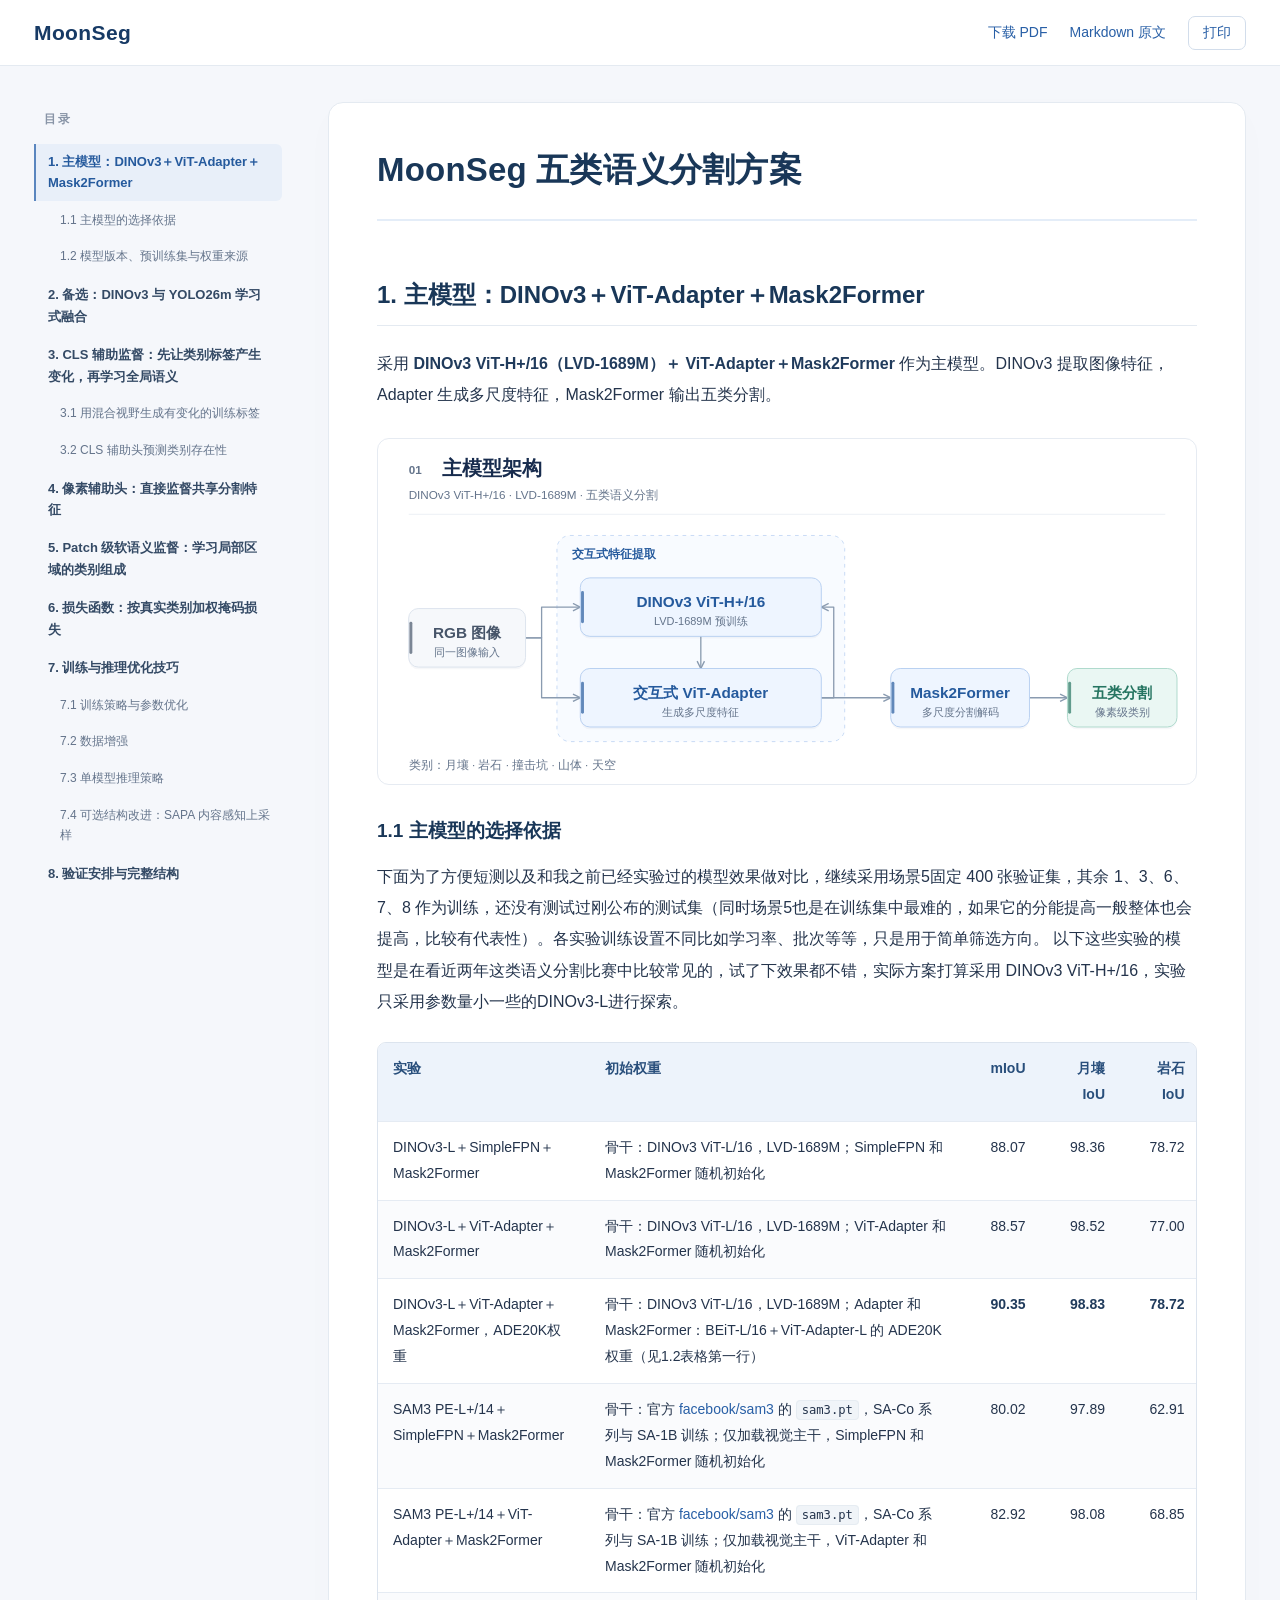
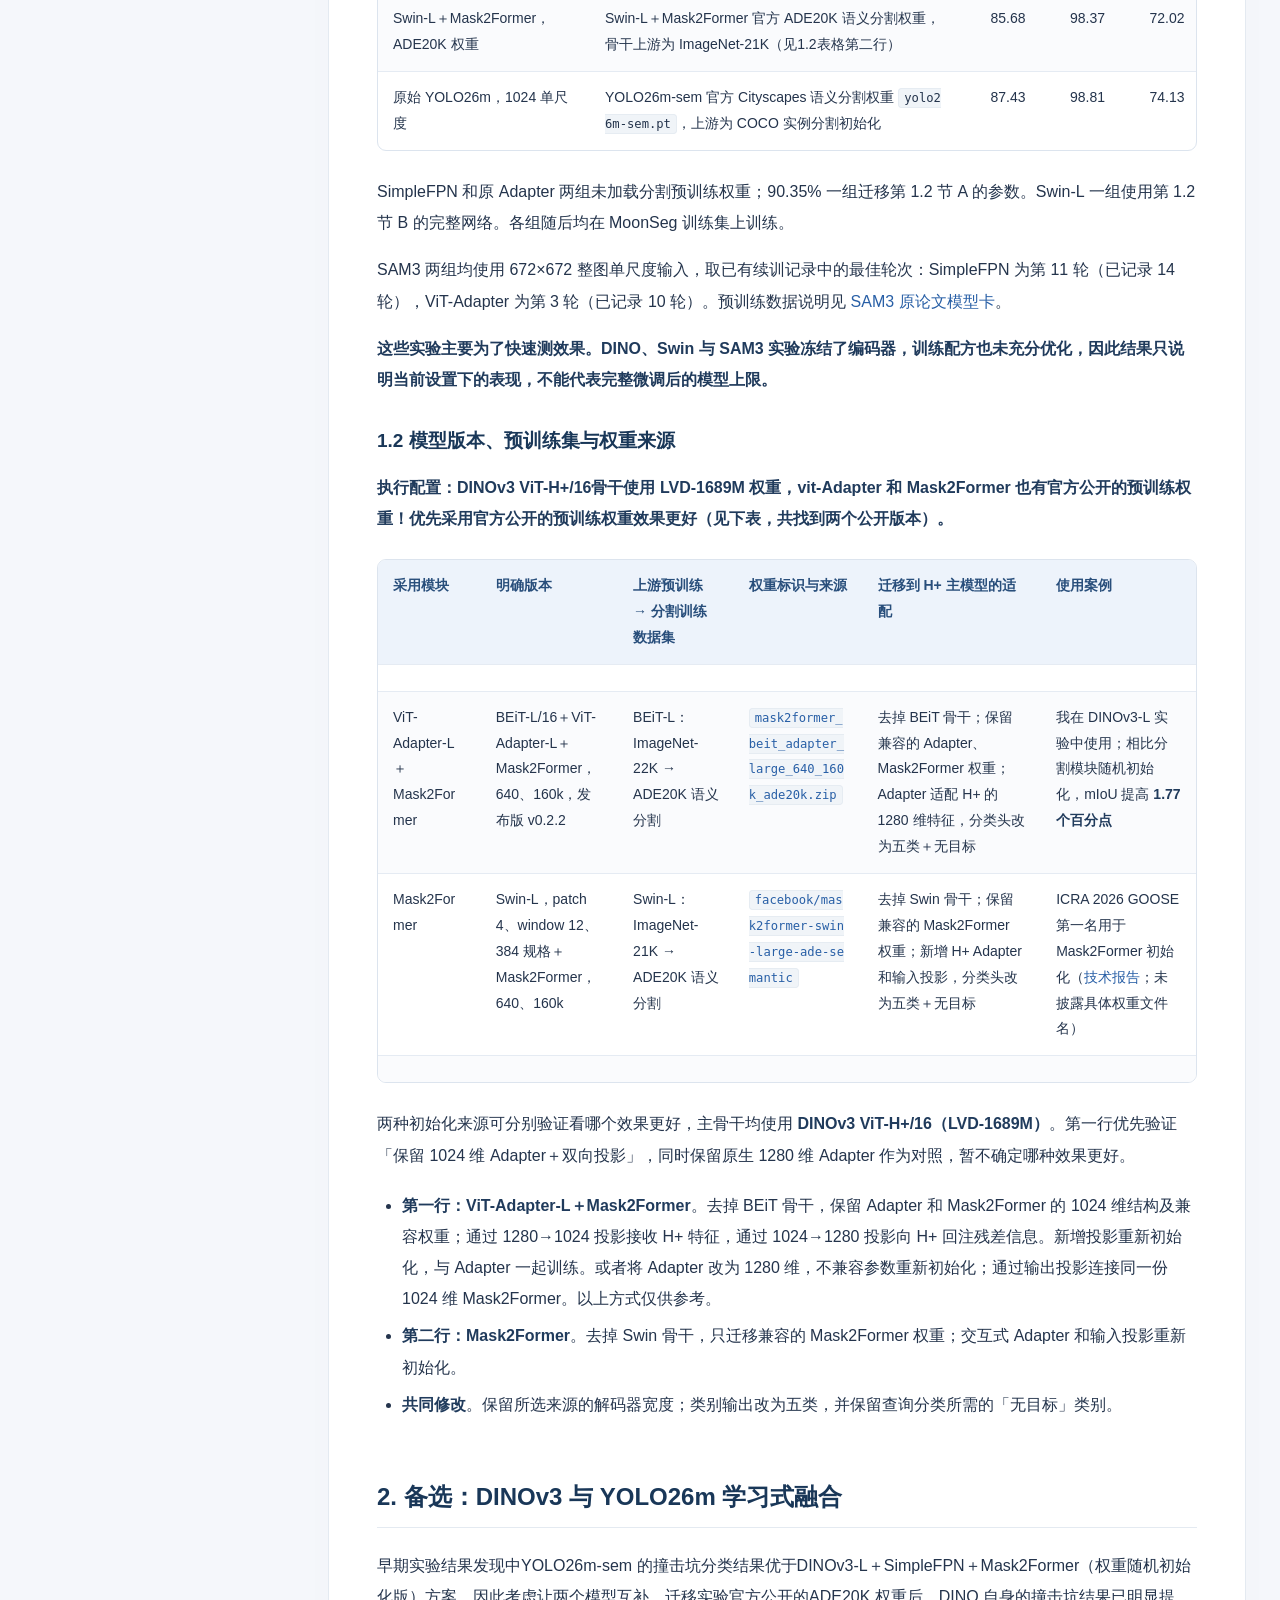
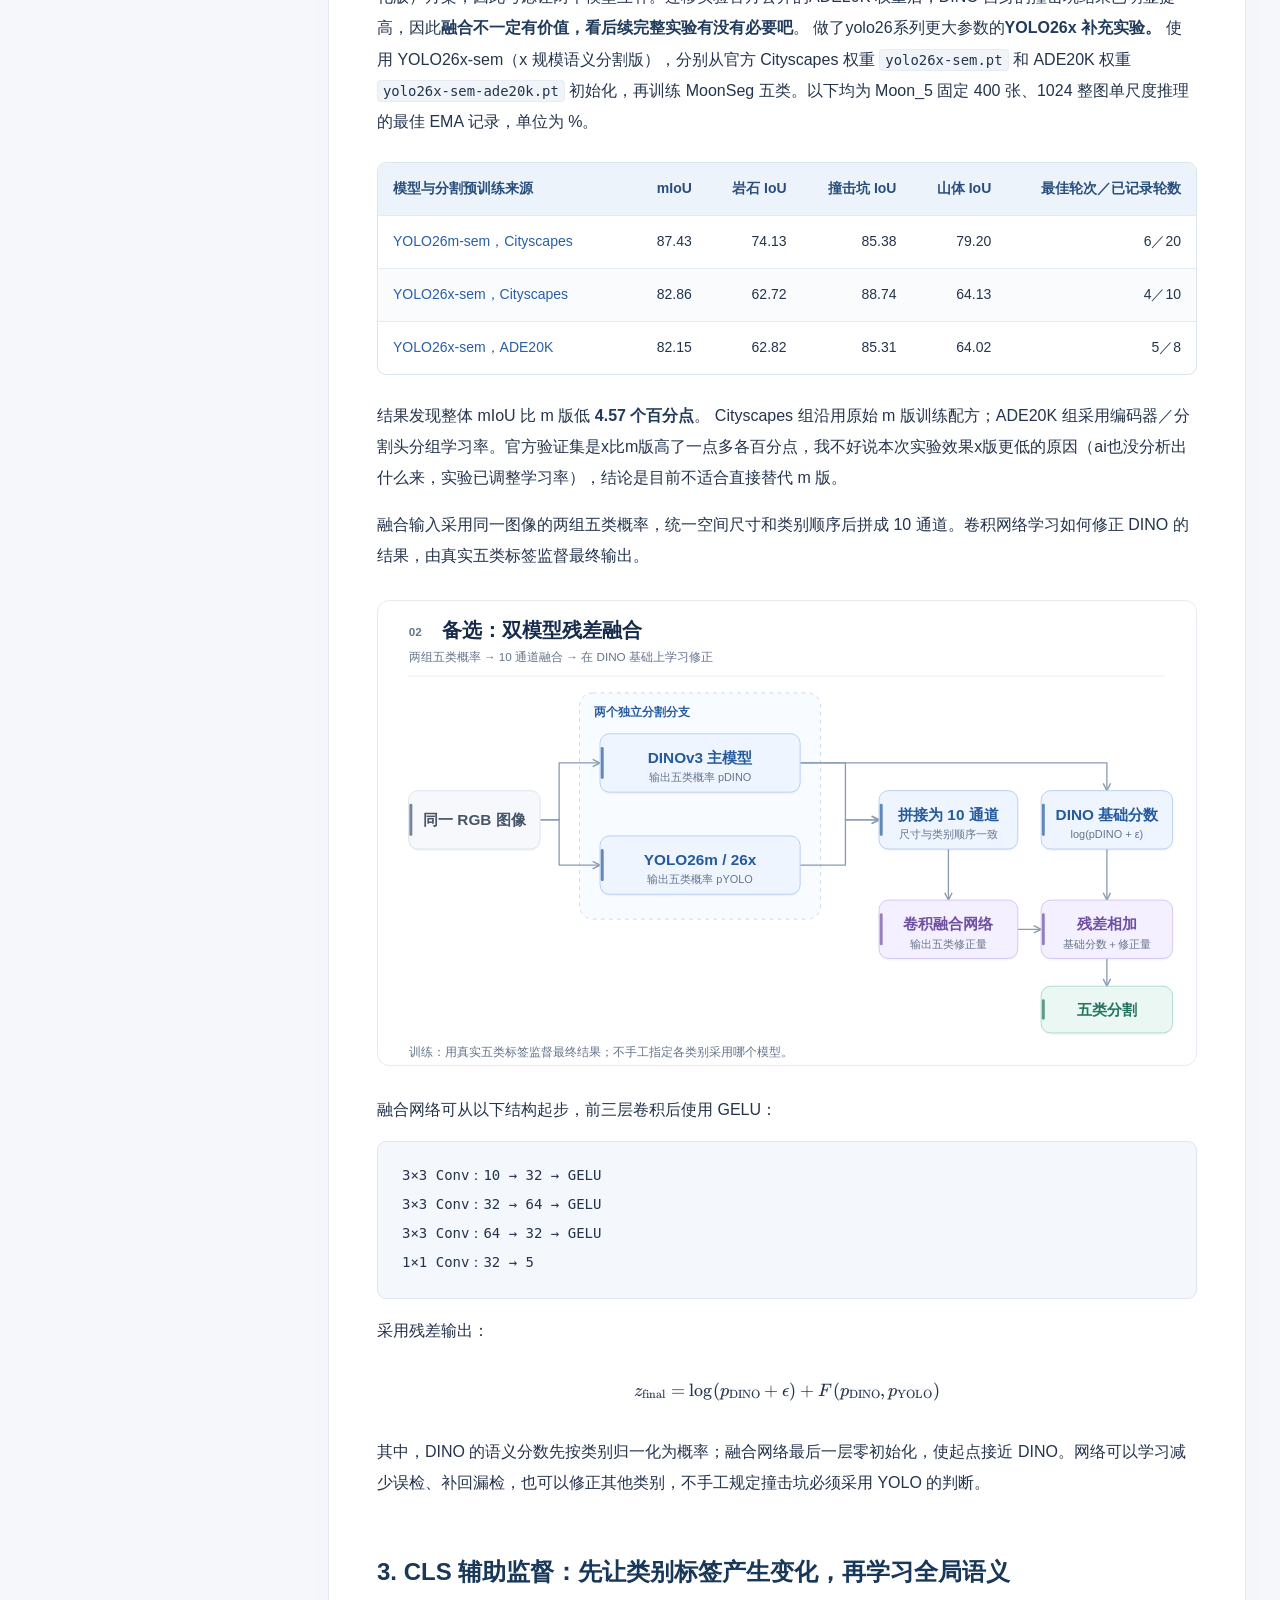
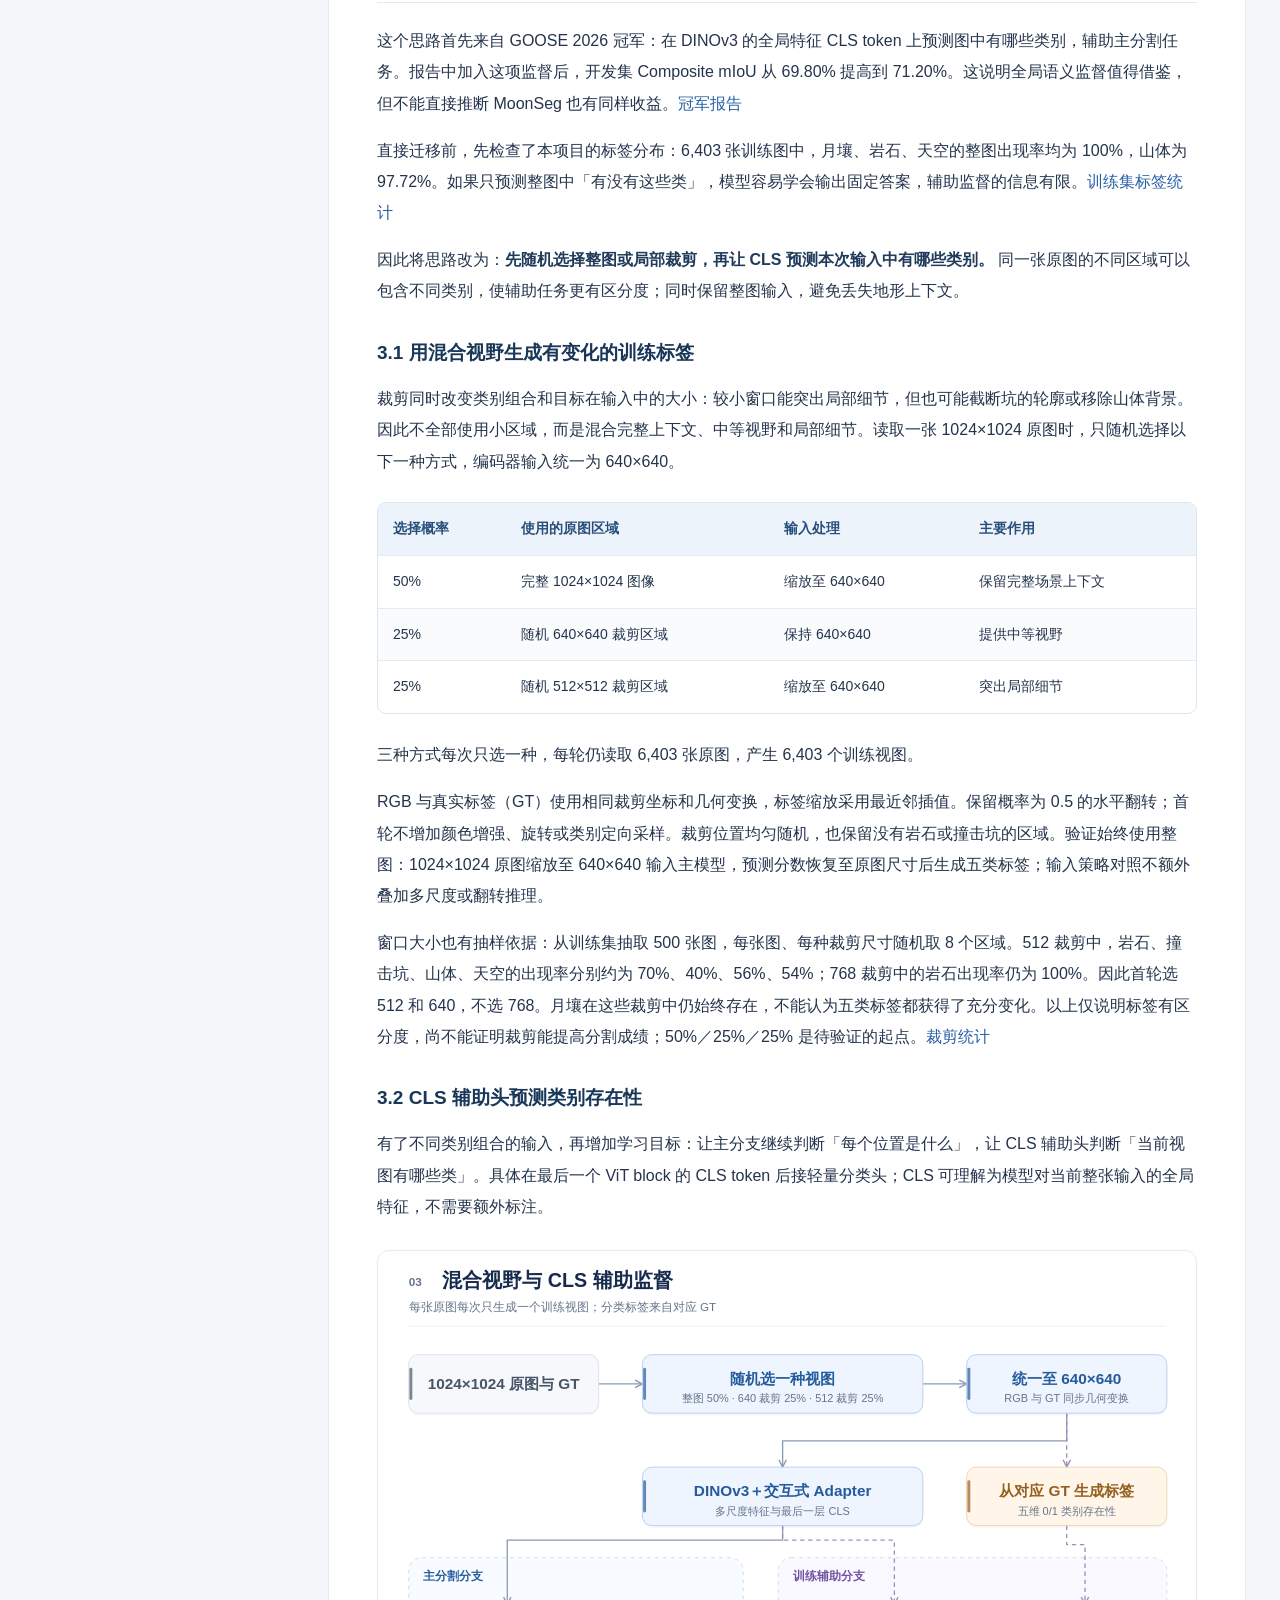
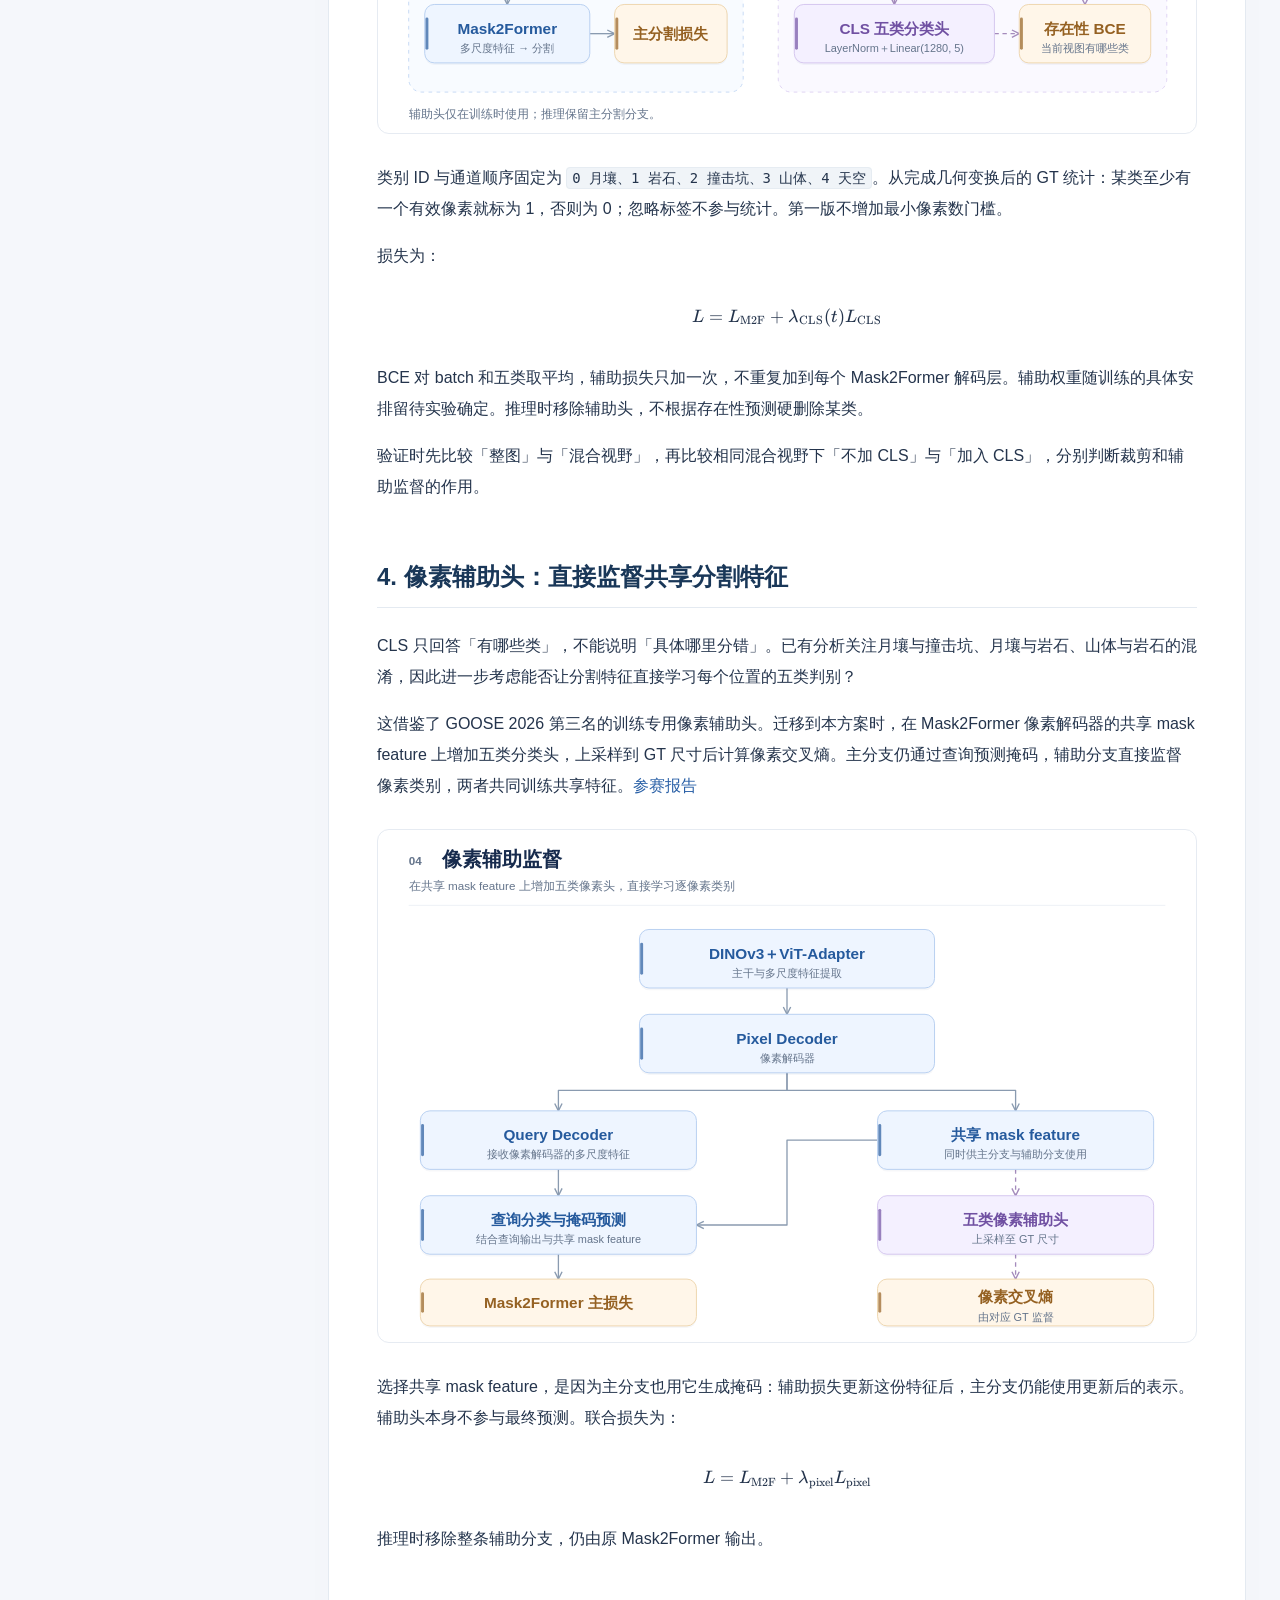
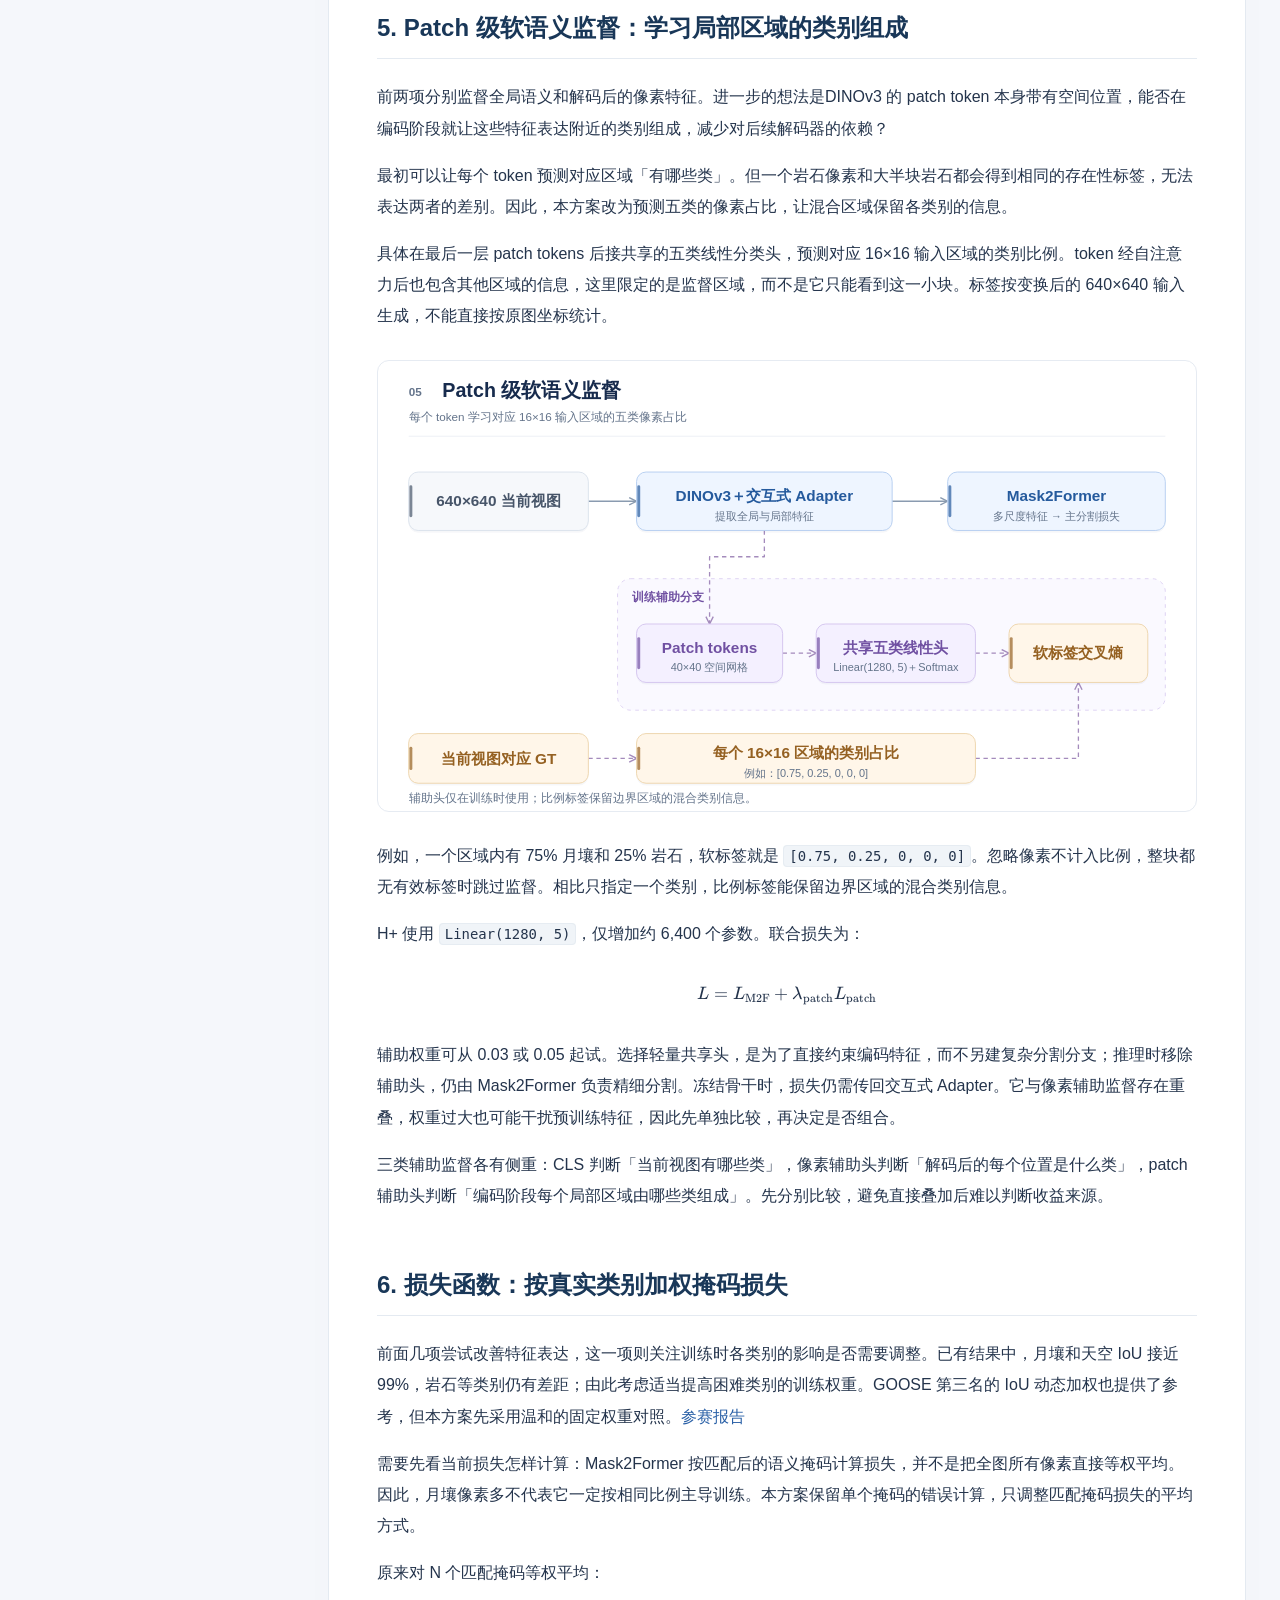
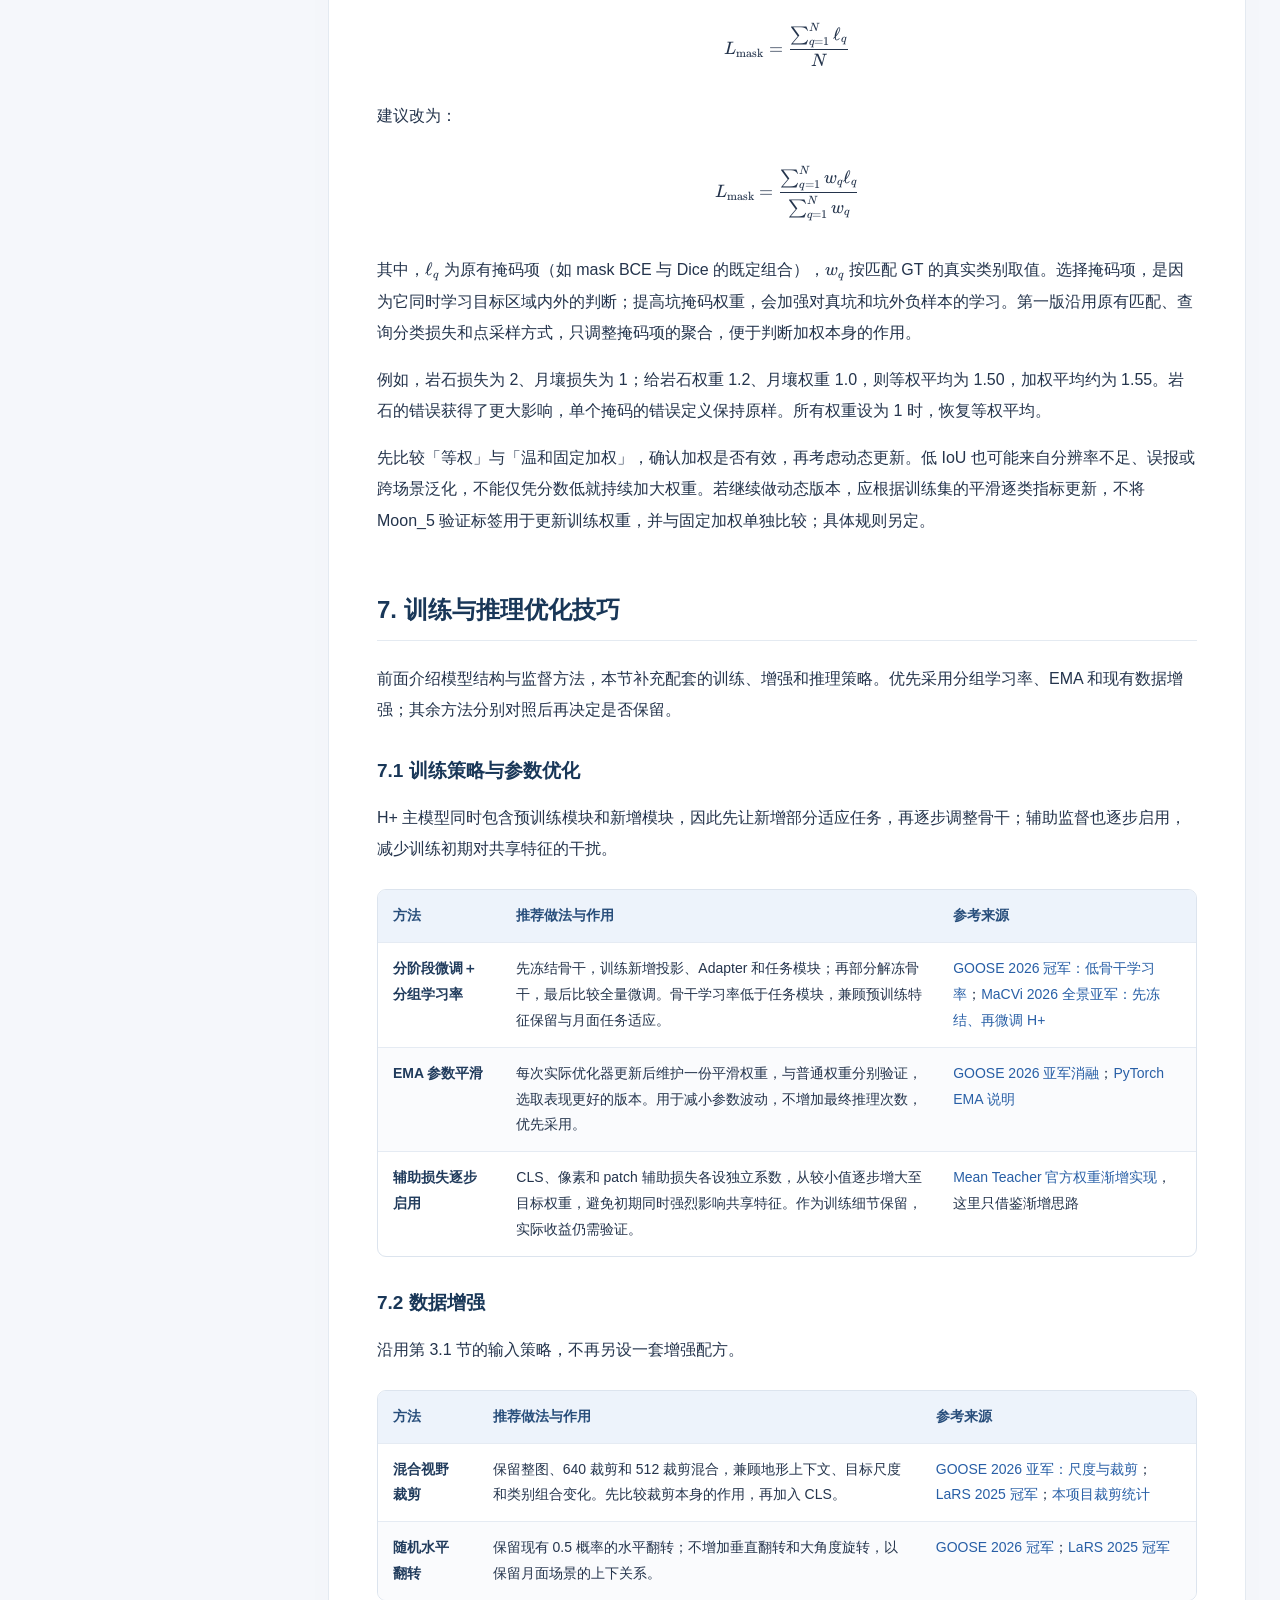
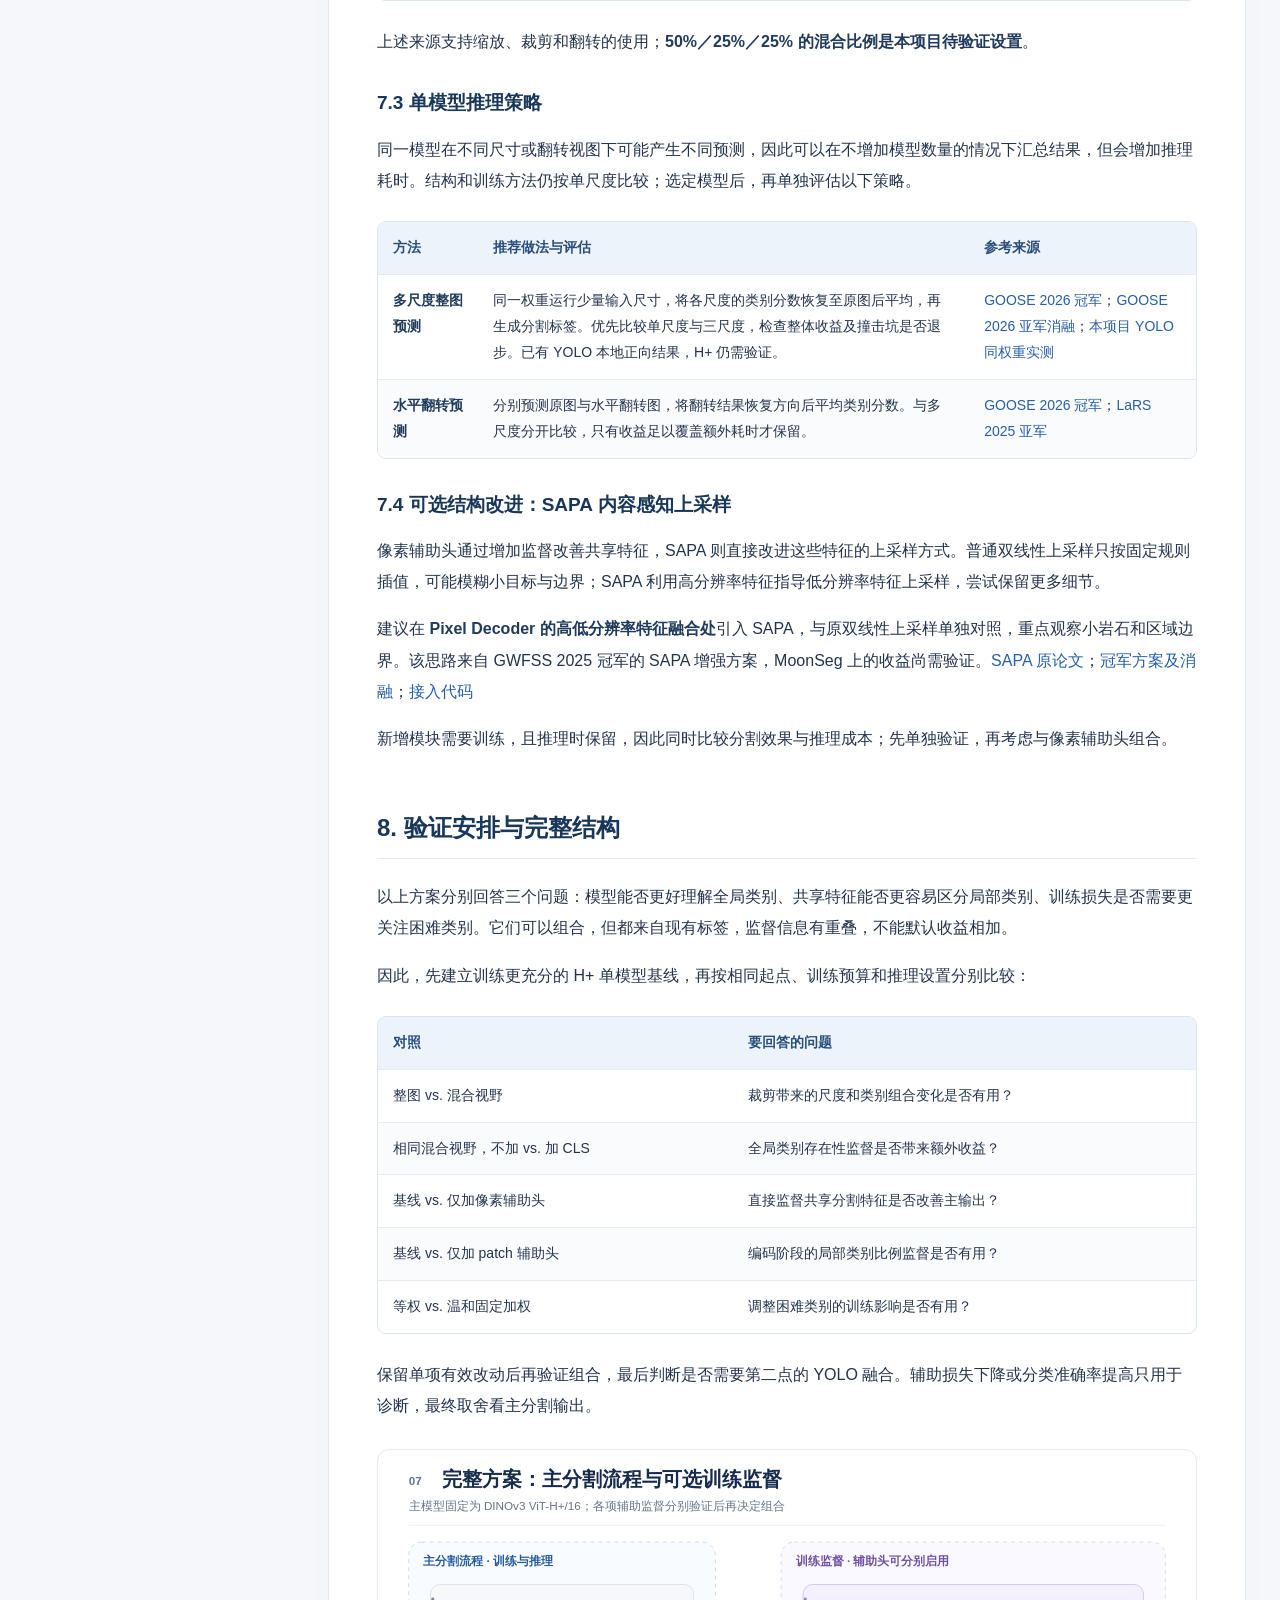
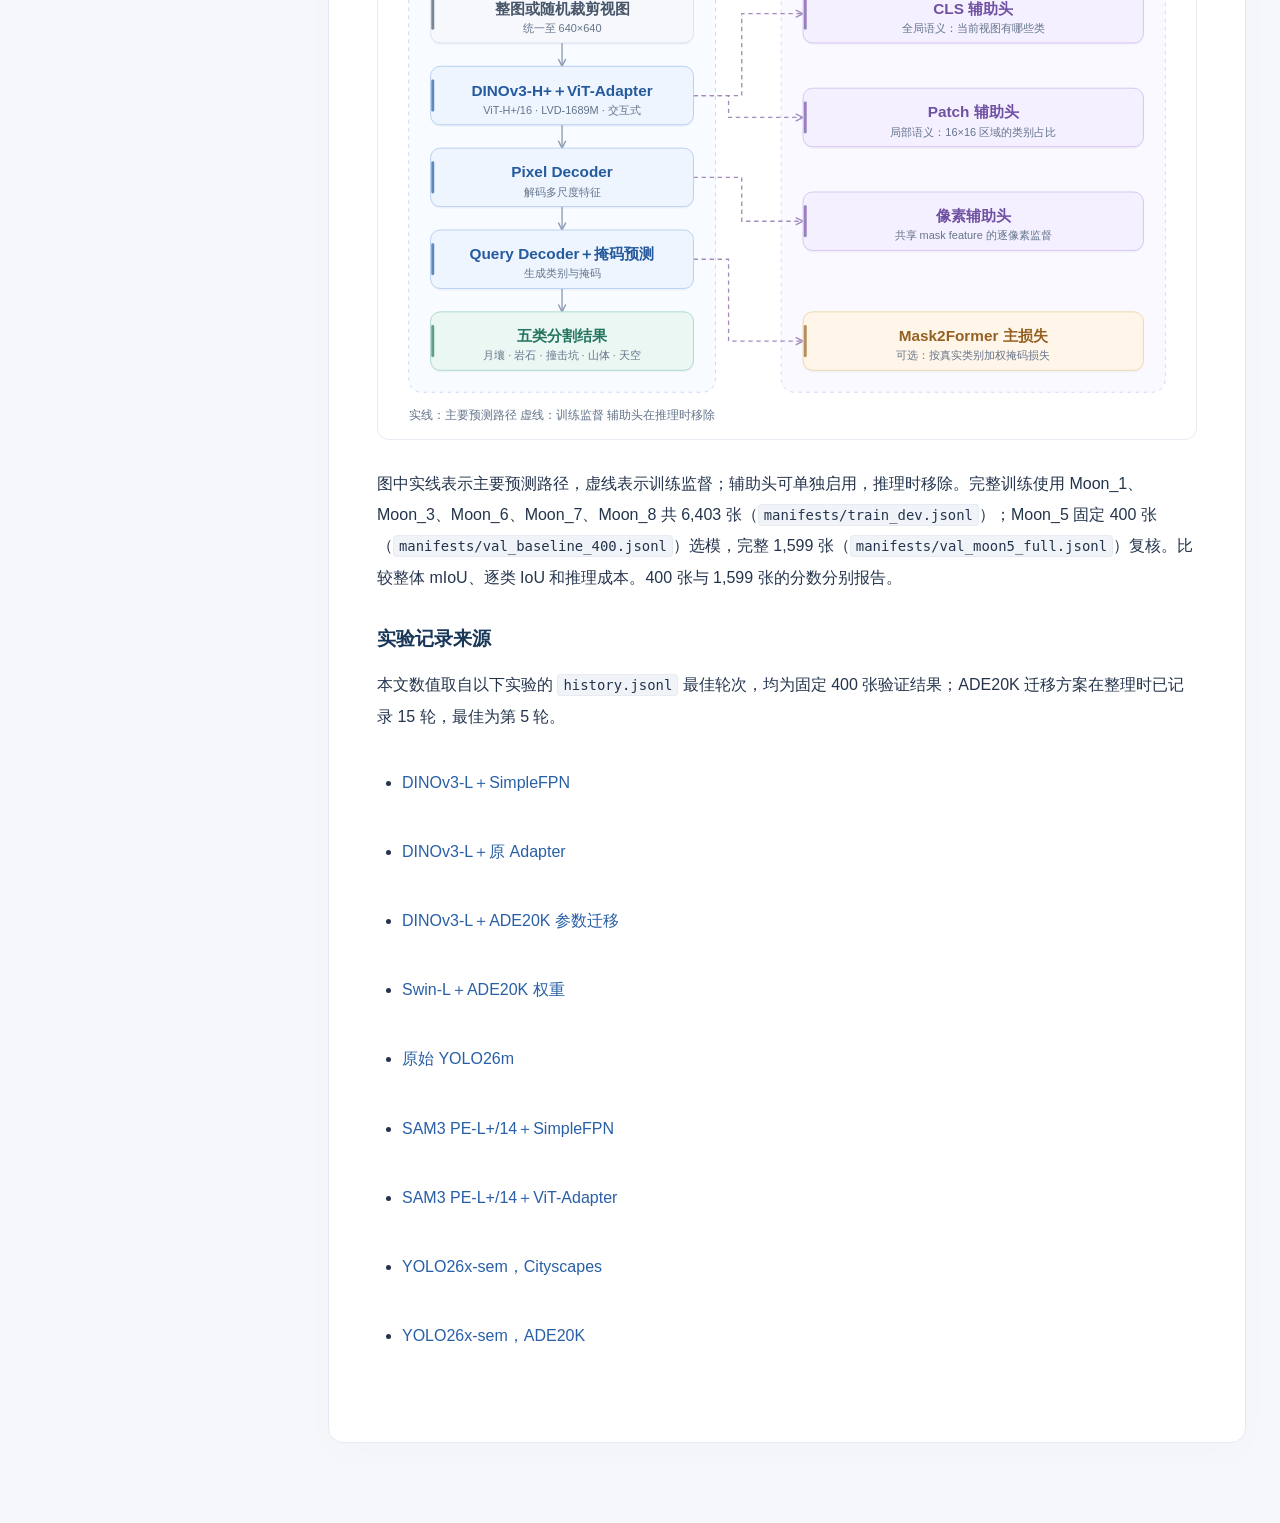
==== commit 7bc2ddbb: "Complete five-class IoU columns in model comparison" ====
--- a/index.html
+++ b/index.html
@@ -30,9 +30,11 @@
 <th>实验</th>
 <th>初始权重</th>
 <th style="text-align:right">mIoU</th>
+<th style="text-align:right">月壤 IoU</th>
 <th style="text-align:right">岩石 IoU</th>
 <th style="text-align:right">撞击坑 IoU</th>
 <th style="text-align:right">山体 IoU</th>
+<th style="text-align:right">天空 IoU</th>
 </tr>
 </thead>
 <tbody>
@@ -40,57 +42,71 @@
 <td>DINOv3-L＋SimpleFPN＋Mask2Former</td>
 <td>骨干：DINOv3 ViT-L/16，LVD-1689M；SimpleFPN 和 Mask2Former 随机初始化</td>
 <td style="text-align:right">88.07</td>
+<td style="text-align:right">98.36</td>
 <td style="text-align:right">78.72</td>
 <td style="text-align:right">82.67</td>
 <td style="text-align:right">81.29</td>
+<td style="text-align:right">99.28</td>
 </tr>
 <tr>
 <td>DINOv3-L＋ViT-Adapter＋Mask2Former</td>
 <td>骨干：DINOv3 ViT-L/16，LVD-1689M；ViT-Adapter 和 Mask2Former 随机初始化</td>
 <td style="text-align:right">88.57</td>
+<td style="text-align:right">98.52</td>
 <td style="text-align:right">77.00</td>
 <td style="text-align:right">81.01</td>
 <td style="text-align:right">87.07</td>
+<td style="text-align:right">99.26</td>
 </tr>
 <tr>
 <td>DINOv3-L＋ViT-Adapter＋Mask2Former，ADE20K权重</td>
 <td>骨干：DINOv3 ViT-L/16，LVD-1689M；Adapter 和 Mask2Former：BEiT-L/16＋ViT-Adapter-L 的 ADE20K 权重（见1.2表格第一行）</td>
 <td style="text-align:right"><strong>90.35</strong></td>
+<td style="text-align:right"><strong>98.83</strong></td>
 <td style="text-align:right"><strong>78.72</strong></td>
 <td style="text-align:right"><strong>86.54</strong></td>
 <td style="text-align:right"><strong>88.34</strong></td>
+<td style="text-align:right"><strong>99.29</strong></td>
 </tr>
 <tr>
 <td>SAM3 PE-L+/14＋SimpleFPN＋Mask2Former</td>
 <td>骨干：官方 <a href="https://huggingface.co/facebook/sam3/tree/3c879f39826c281e95690f02c7821c4de09afae7" target="_blank" rel="noopener noreferrer">facebook/sam3</a> 的 <code>sam3.pt</code>，SA-Co 系列与 SA-1B 训练；仅加载视觉主干，SimpleFPN 和 Mask2Former 随机初始化</td>
 <td style="text-align:right">80.02</td>
+<td style="text-align:right">97.89</td>
 <td style="text-align:right">62.91</td>
 <td style="text-align:right">77.43</td>
 <td style="text-align:right">62.77</td>
+<td style="text-align:right">99.10</td>
 </tr>
 <tr>
 <td>SAM3 PE-L+/14＋ViT-Adapter＋Mask2Former</td>
 <td>骨干：官方 <a href="https://huggingface.co/facebook/sam3/tree/3c879f39826c281e95690f02c7821c4de09afae7" target="_blank" rel="noopener noreferrer">facebook/sam3</a> 的 <code>sam3.pt</code>，SA-Co 系列与 SA-1B 训练；仅加载视觉主干，ViT-Adapter 和 Mask2Former 随机初始化</td>
 <td style="text-align:right">82.92</td>
+<td style="text-align:right">98.08</td>
 <td style="text-align:right">68.85</td>
 <td style="text-align:right">79.40</td>
 <td style="text-align:right">68.95</td>
+<td style="text-align:right">99.32</td>
 </tr>
 <tr>
 <td>Swin-L＋Mask2Former，ADE20K 权重</td>
 <td>Swin-L＋Mask2Former 官方 ADE20K 语义分割权重，骨干上游为 ImageNet-21K（见1.2表格第二行）</td>
 <td style="text-align:right">85.68</td>
+<td style="text-align:right">98.37</td>
 <td style="text-align:right">72.02</td>
 <td style="text-align:right">80.86</td>
 <td style="text-align:right">77.86</td>
+<td style="text-align:right">99.28</td>
 </tr>
 <tr>
 <td>原始 YOLO26m，1024 单尺度</td>
 <td>YOLO26m-sem 官方 Cityscapes 语义分割权重 <code>yolo26m-sem.pt</code>，上游为 COCO 实例分割初始化</td>
 <td style="text-align:right">87.43</td>
+<td style="text-align:right">98.81</td>
 <td style="text-align:right">74.13</td>
 <td style="text-align:right">85.38</td>
 <td style="text-align:right">79.20</td>
+<td style="text-align:right">99.64</td>
 </tr>
 </tbody>
 </table></div>
--- a/style.css
+++ b/style.css
@@ -5,3 +5,6 @@
 @media(max-width:760px){.toolbar{height:58px;padding:0 18px}.tools{gap:13px;font-size:12px}.brand{font-size:19px}.tools button{display:none}.layout{display:block;padding:18px 12px 40px}.toc{position:static;max-height:200px;background:white;border:1px solid var(--line);border-radius:10px;padding:14px;margin-bottom:18px}.toc .depth-3{display:none}.toc a{font-size:12px;padding:5px 8px}.toc-label{margin-bottom:8px}main{padding:24px 18px;border-radius:10px}article{font-size:15px;line-height:1.9}h1{font-size:26px}h2{font-size:21px;margin-top:38px}h3{font-size:18px}img{border-radius:6px}.table-wrap table{min-width:720px}th,td{padding:10px 12px}pre{padding:16px;font-size:12px}}
 @media print{@page{size:A4;margin:15mm 13mm 17mm}html,body{background:#fff;scroll-behavior:auto}.toolbar,.toc,dialog{display:none!important}.layout{display:block;max-width:none;margin:0;padding:0}main{border:0;box-shadow:none;padding:0;border-radius:0}article{font-size:10.5pt;line-height:1.75;color:#192638}h1{font-size:22pt;padding-bottom:12pt;margin-bottom:18pt}h2{font-size:16pt;margin:26pt 0 12pt;break-after:avoid}h3{font-size:12pt;margin:18pt 0 10pt;break-after:avoid}p{margin:9pt 0;orphans:3;widows:3}p:has(>img){break-inside:avoid}img{max-width:100%;max-height:225mm;object-fit:contain;break-inside:avoid;margin:14pt auto;border:0}.table-wrap{overflow:visible;border:0;border-radius:0;margin:14pt 0}table,.table-wrap table{min-width:0!important;table-layout:fixed;width:100%;font-size:8pt;line-height:1.65}th,td{min-width:0;padding:6pt;border:1px solid #dbe3ed;overflow-wrap:anywhere;word-break:break-word}th{background:#edf3fb!important;print-color-adjust:exact}thead{display:table-header-group}tr{break-inside:avoid}pre{white-space:pre-wrap;font-size:9pt;break-inside:avoid}pre code{font-size:9pt}code{font-size:.83em}a{color:#285585}li{padding:1pt 0}.katex-display{overflow:visible;margin:12pt 0}*{print-color-adjust:exact}}
 @media print{:root{background:#fff}img[role="button"]{outline:none!important}}
+article table:has(th:nth-child(8)){table-layout:fixed;min-width:1060px}
+article table:has(th:nth-child(8)) th:first-child{width:20%}
+article table:has(th:nth-child(8)) th:nth-child(2){width:35%}
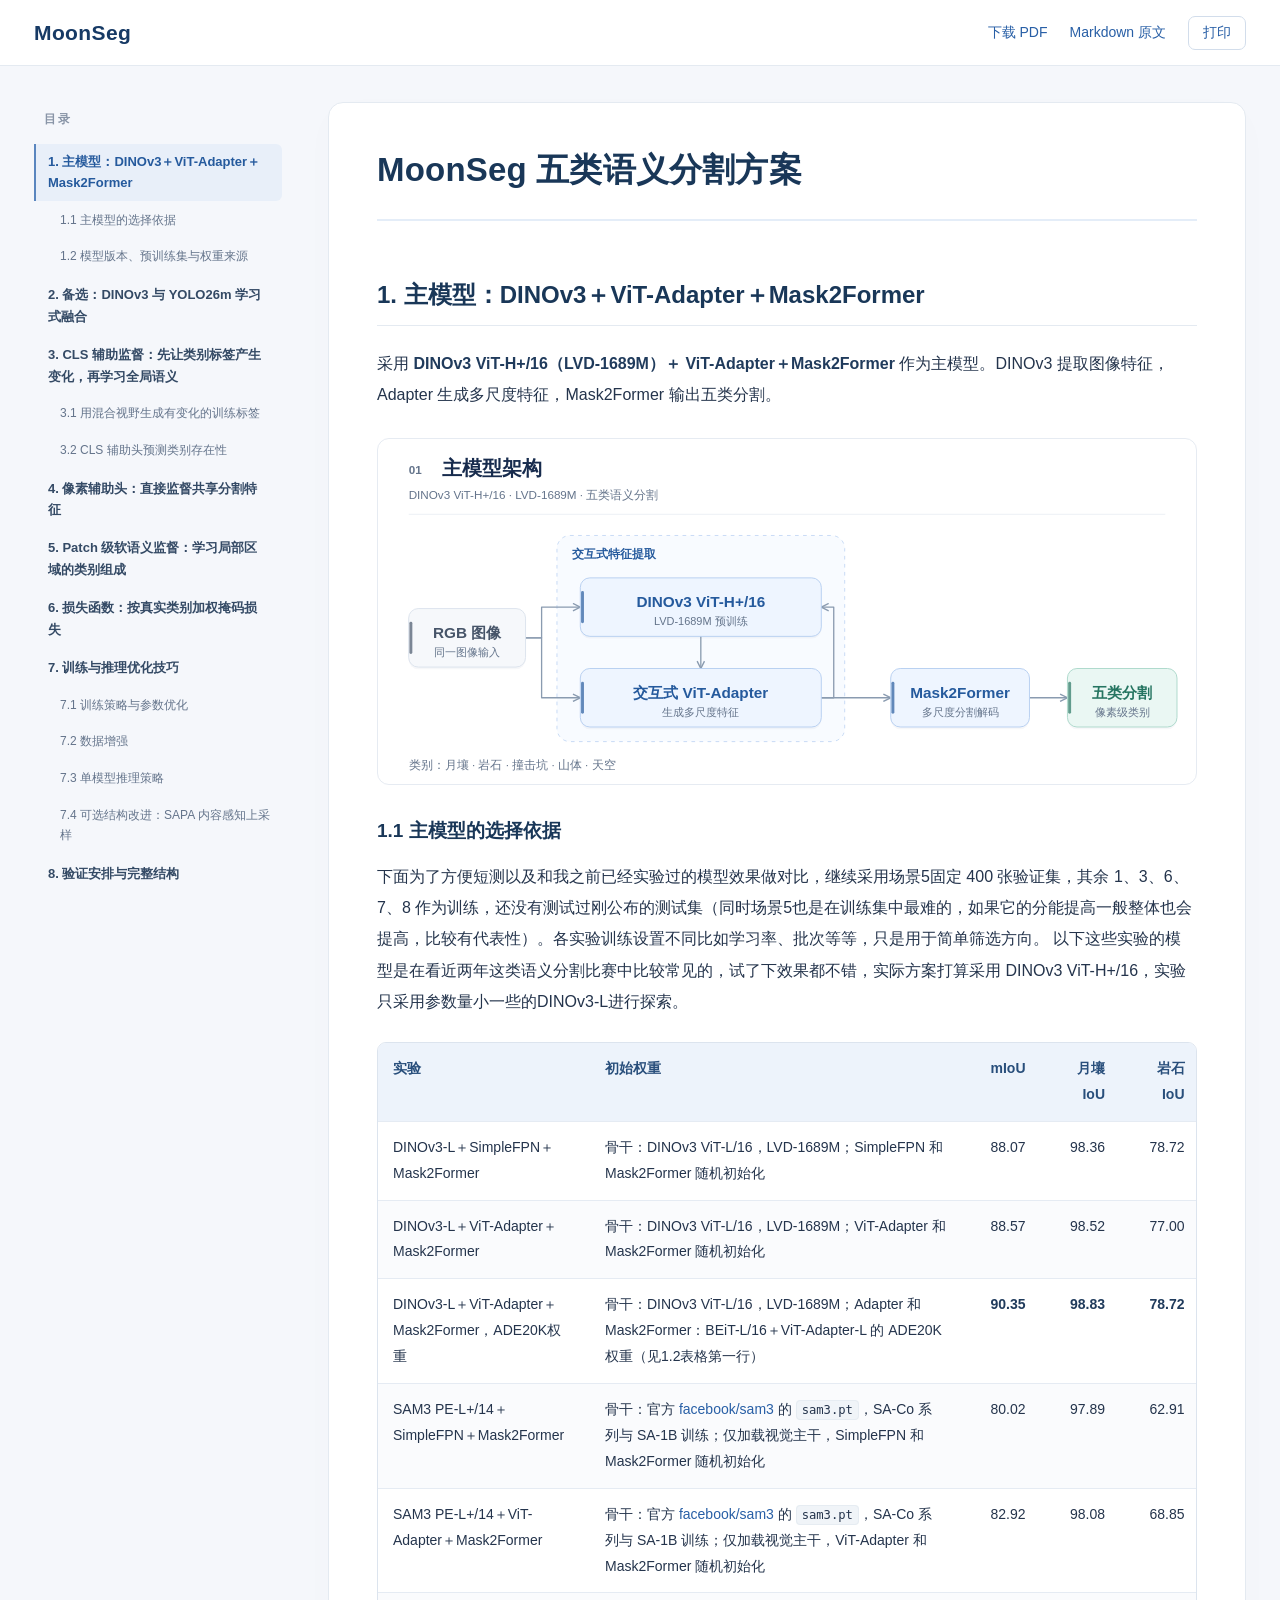
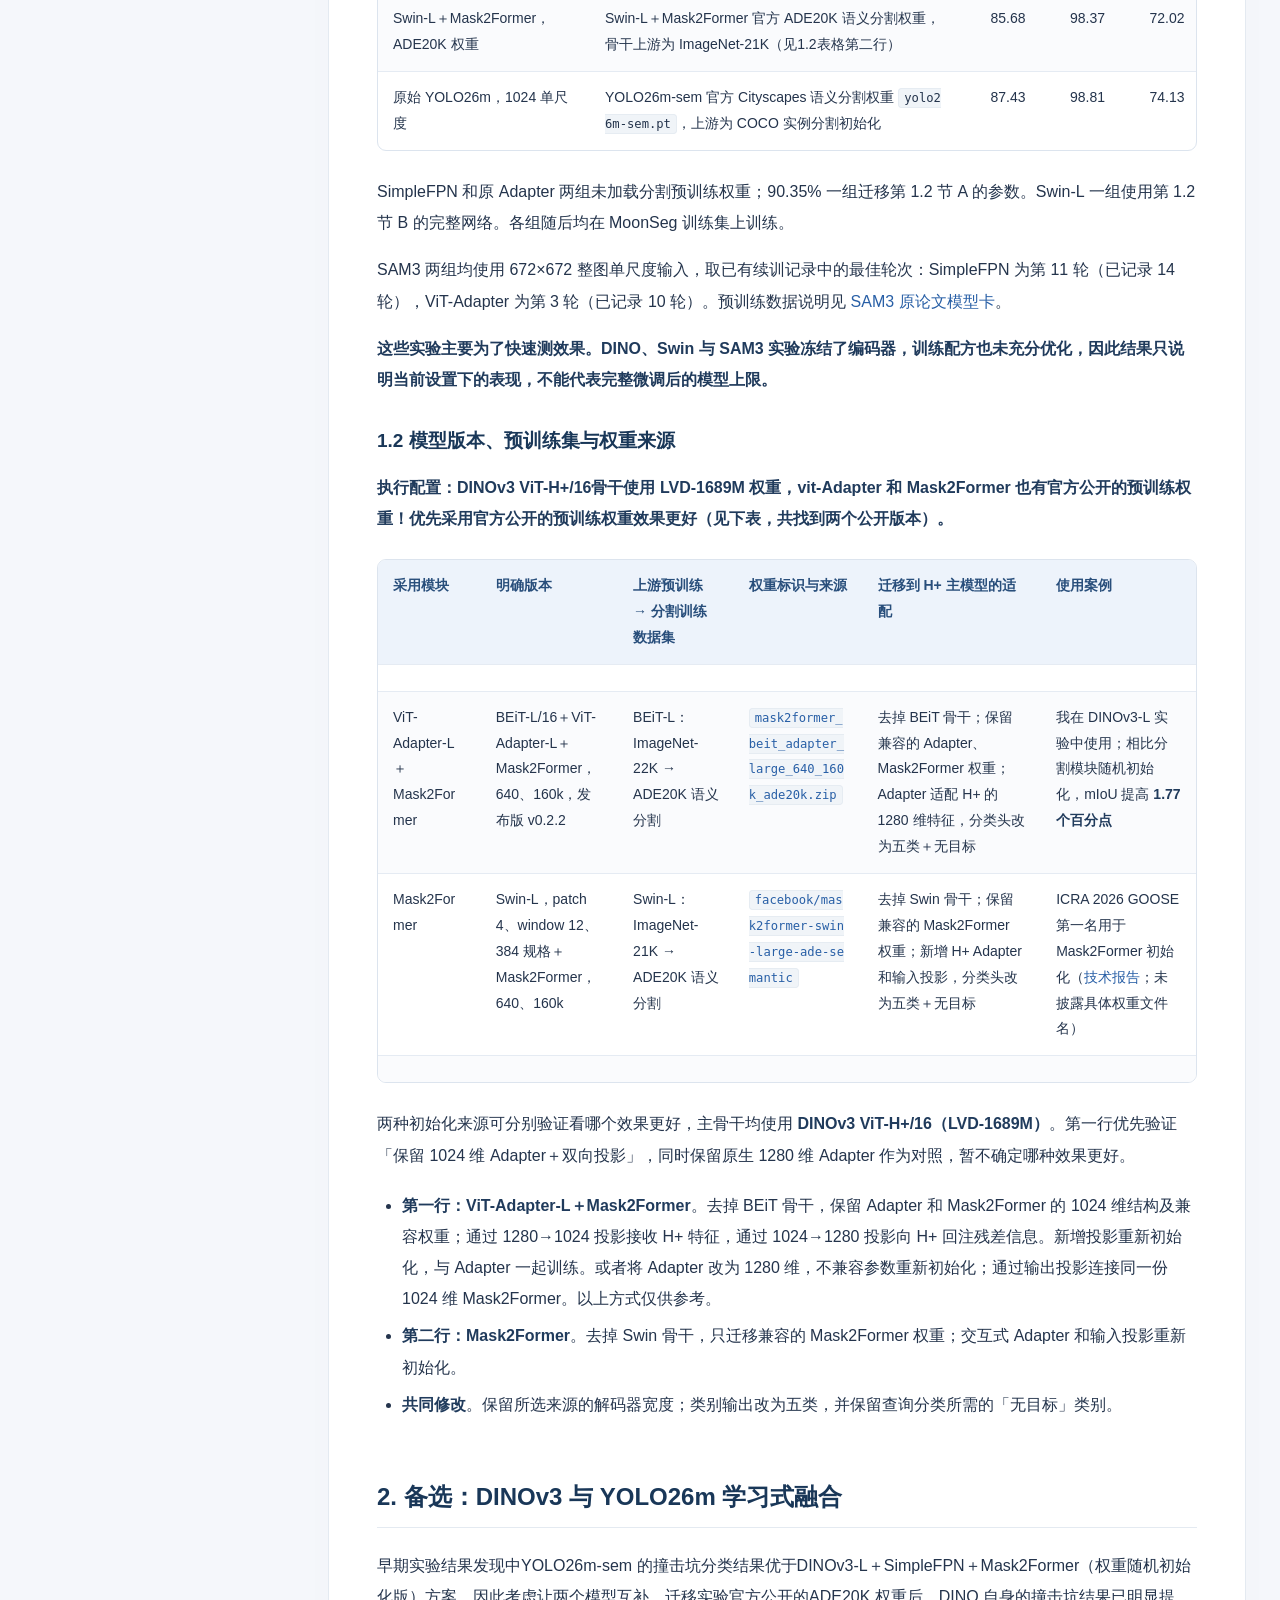
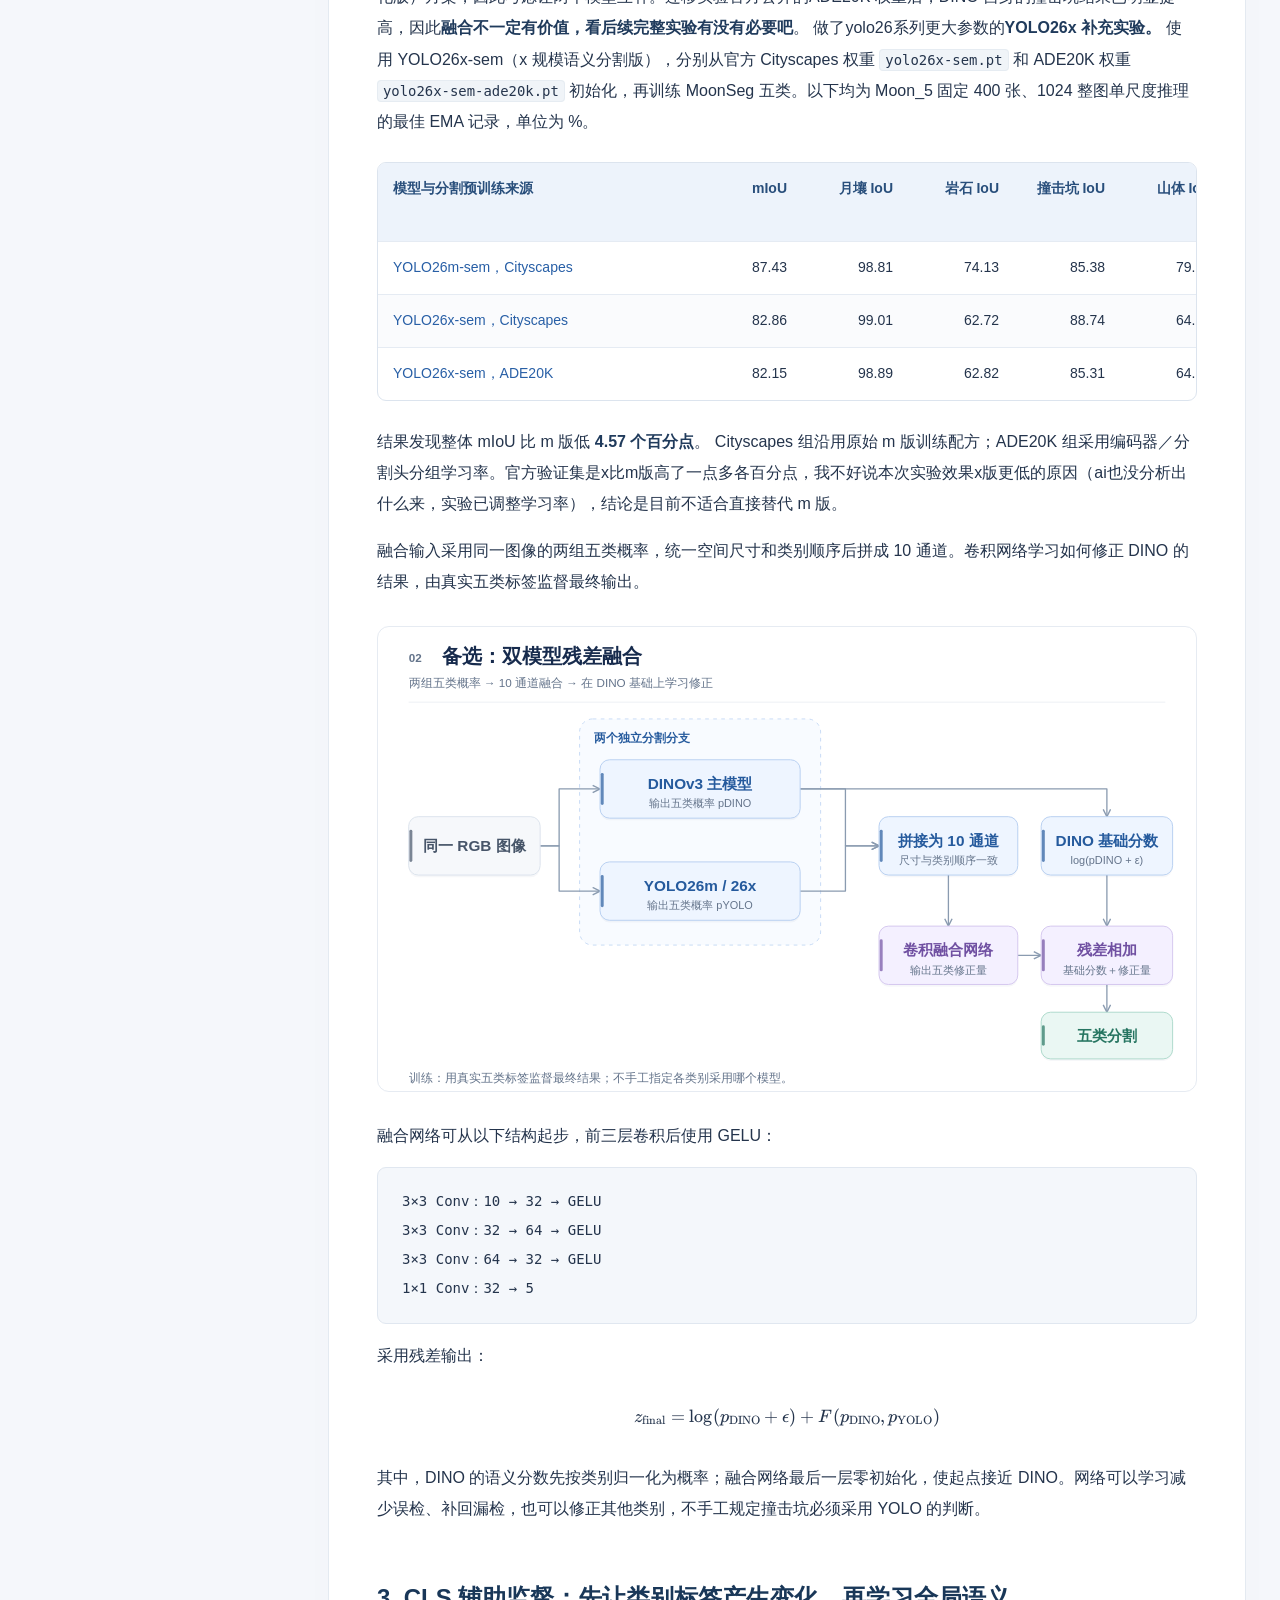
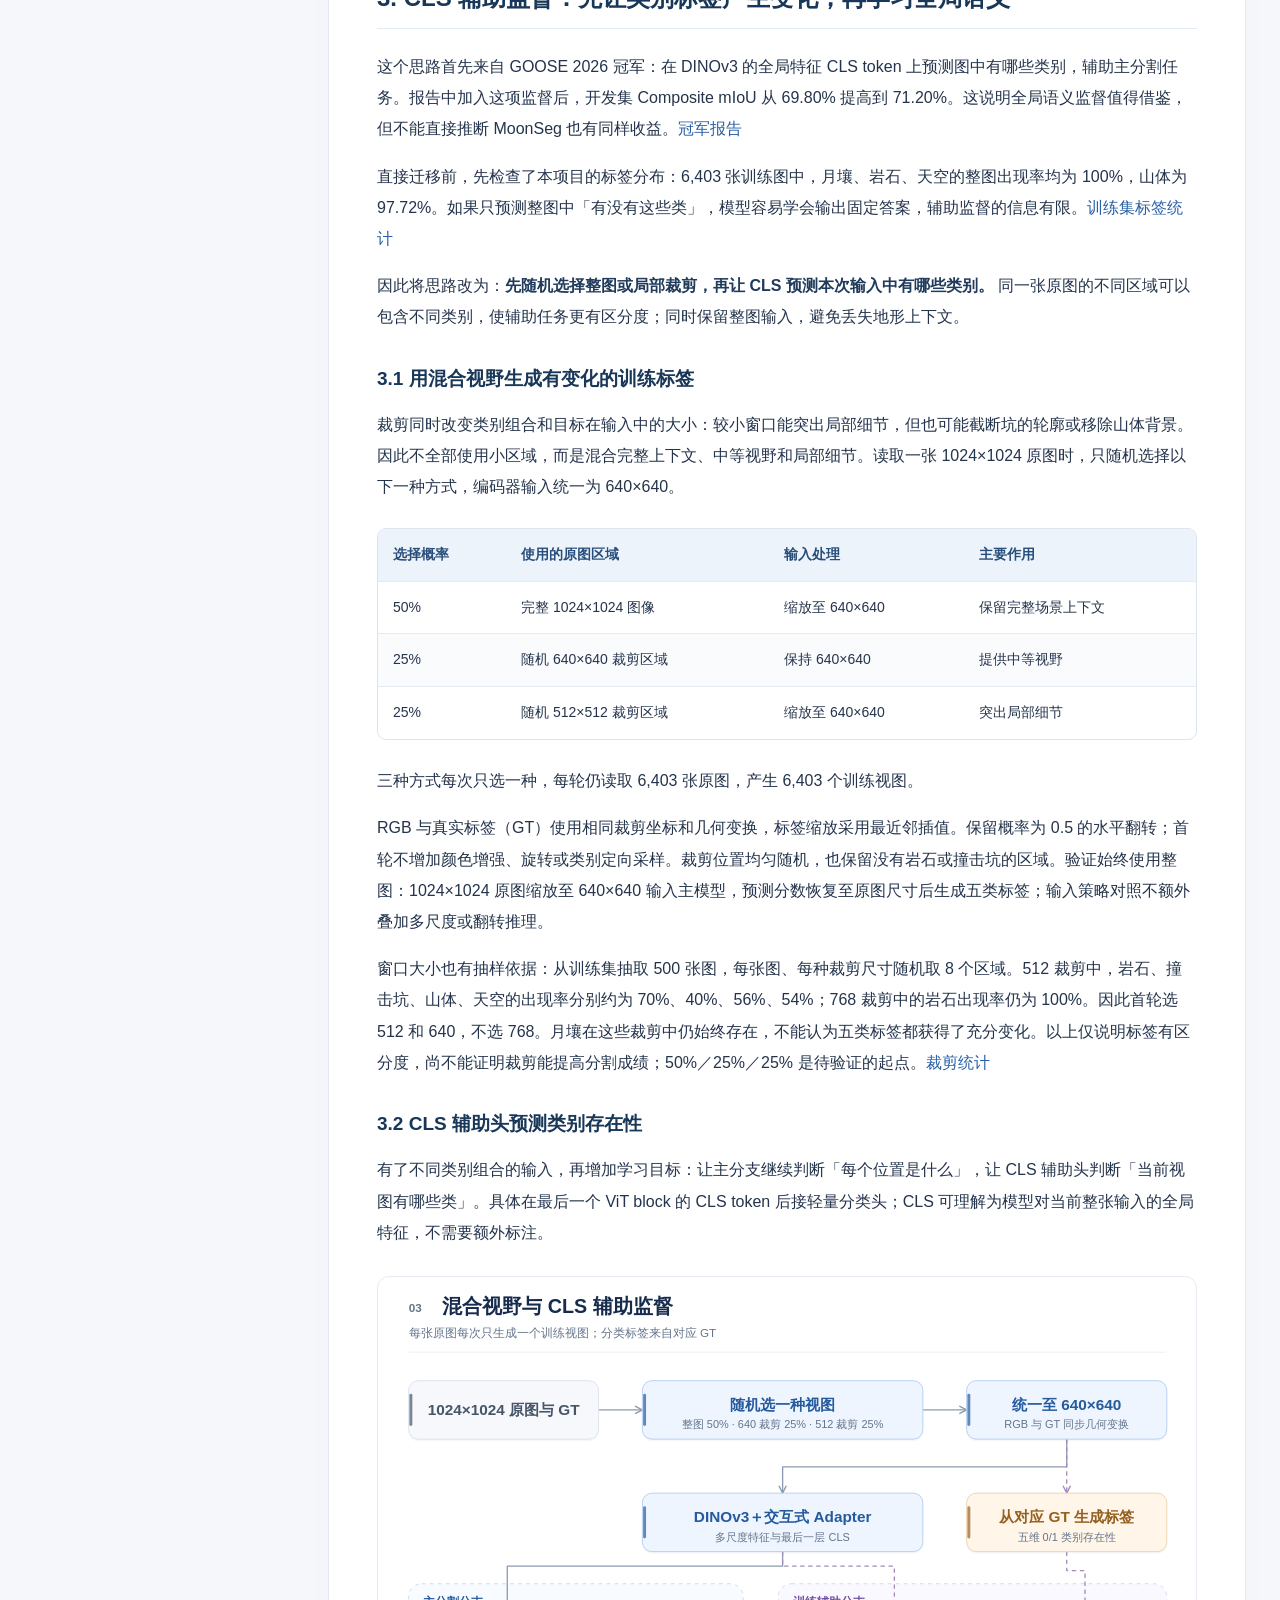
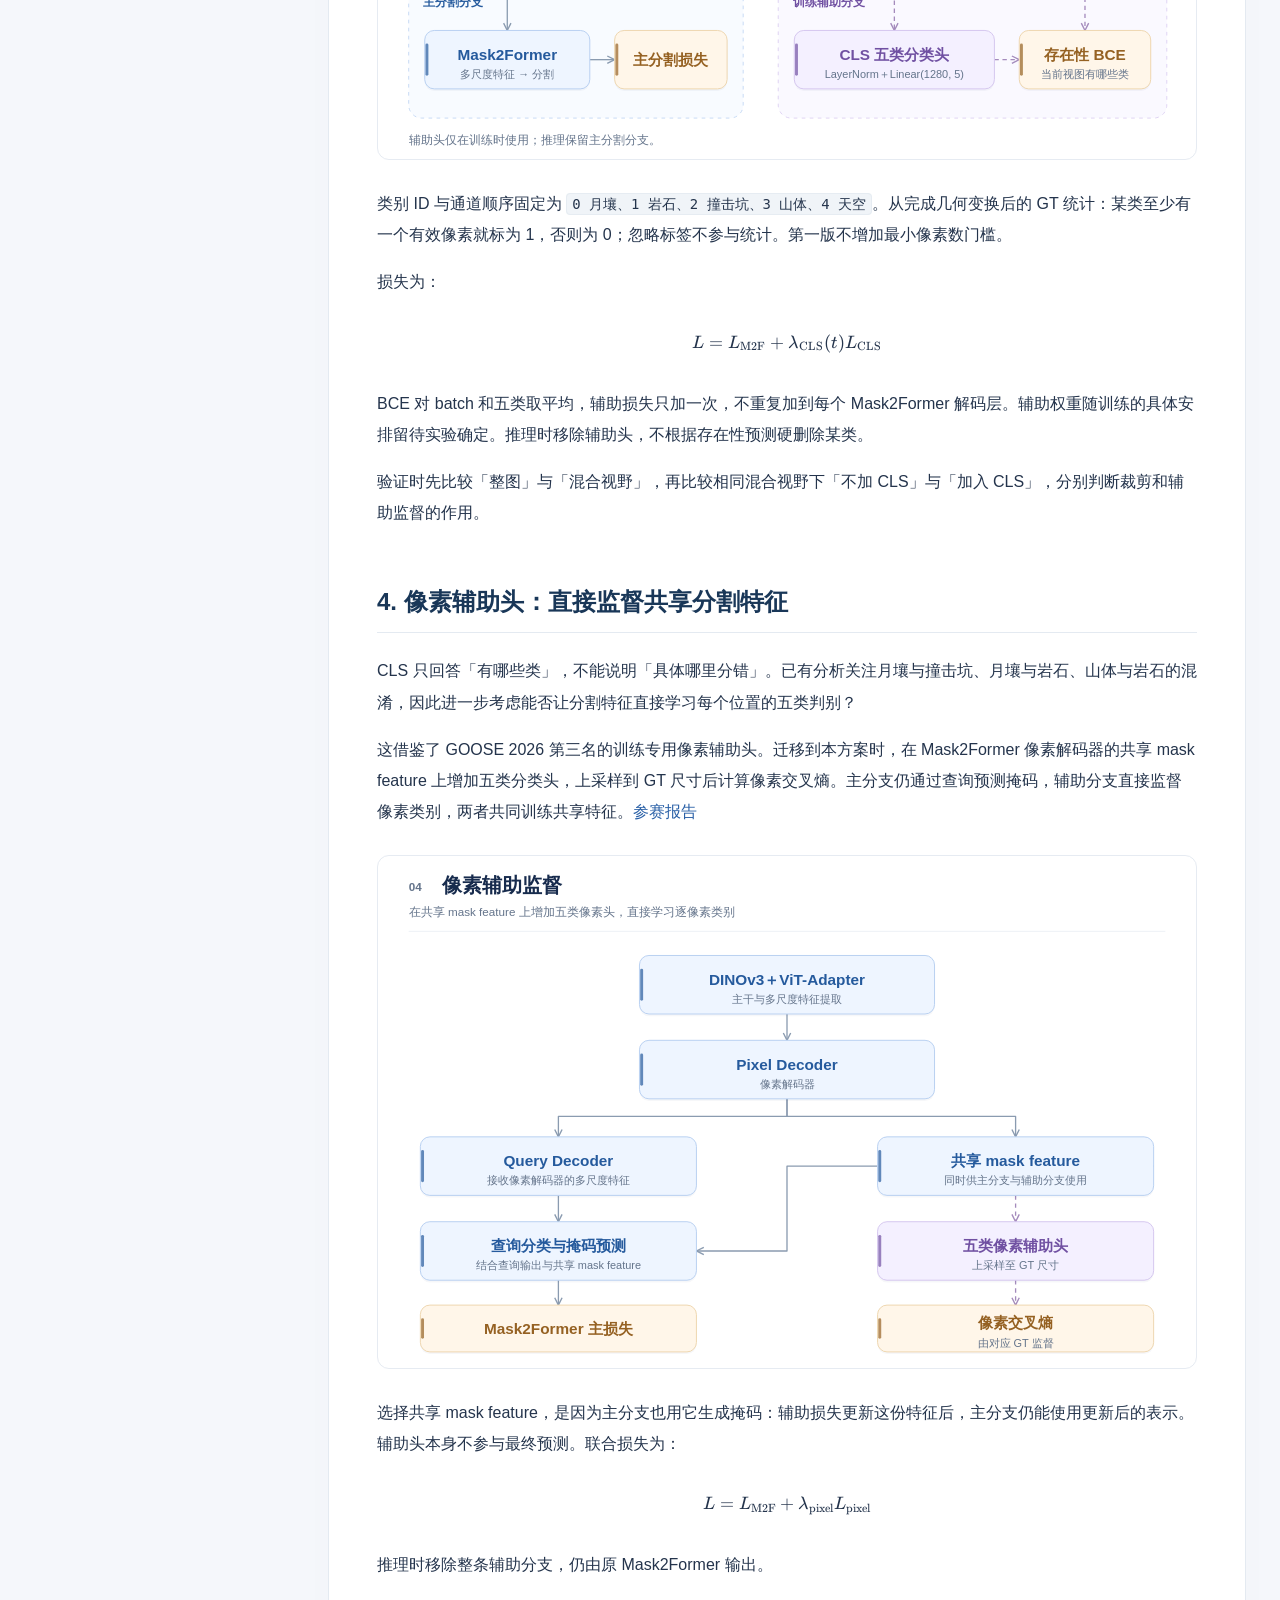
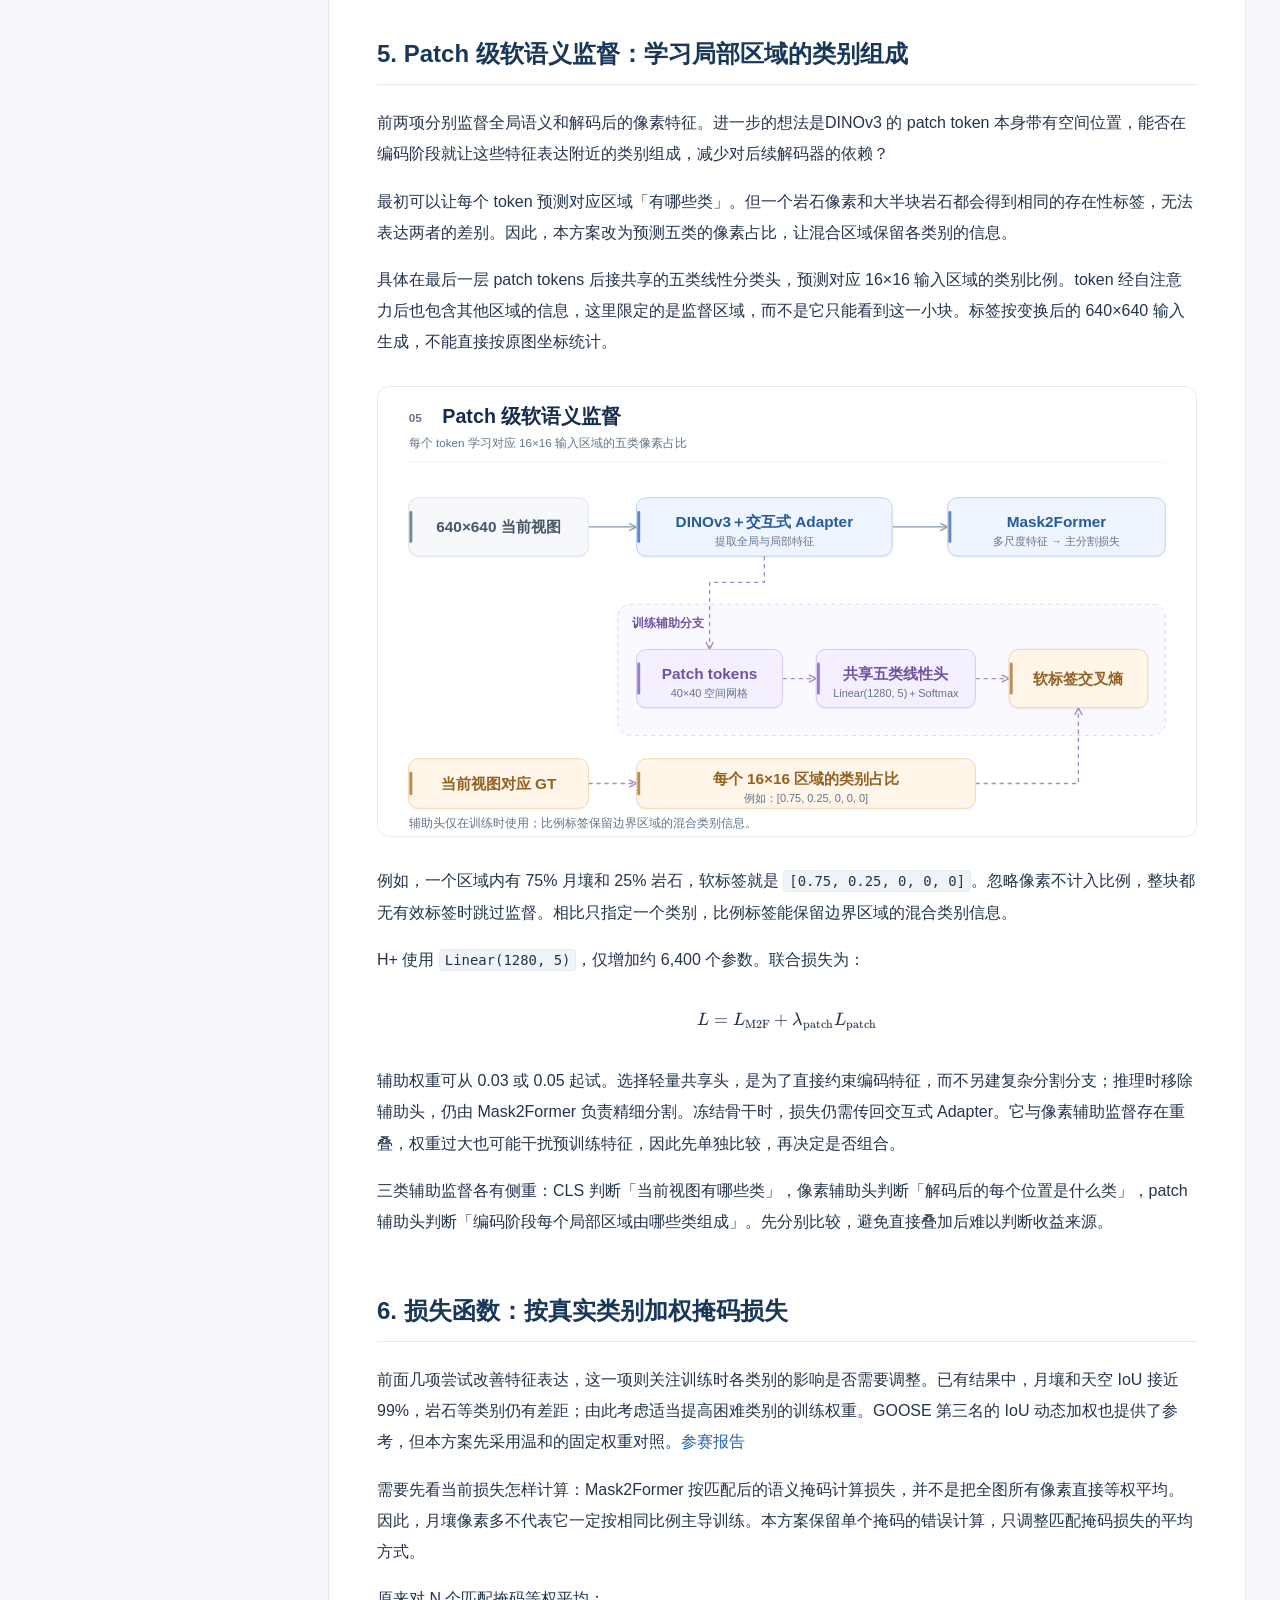
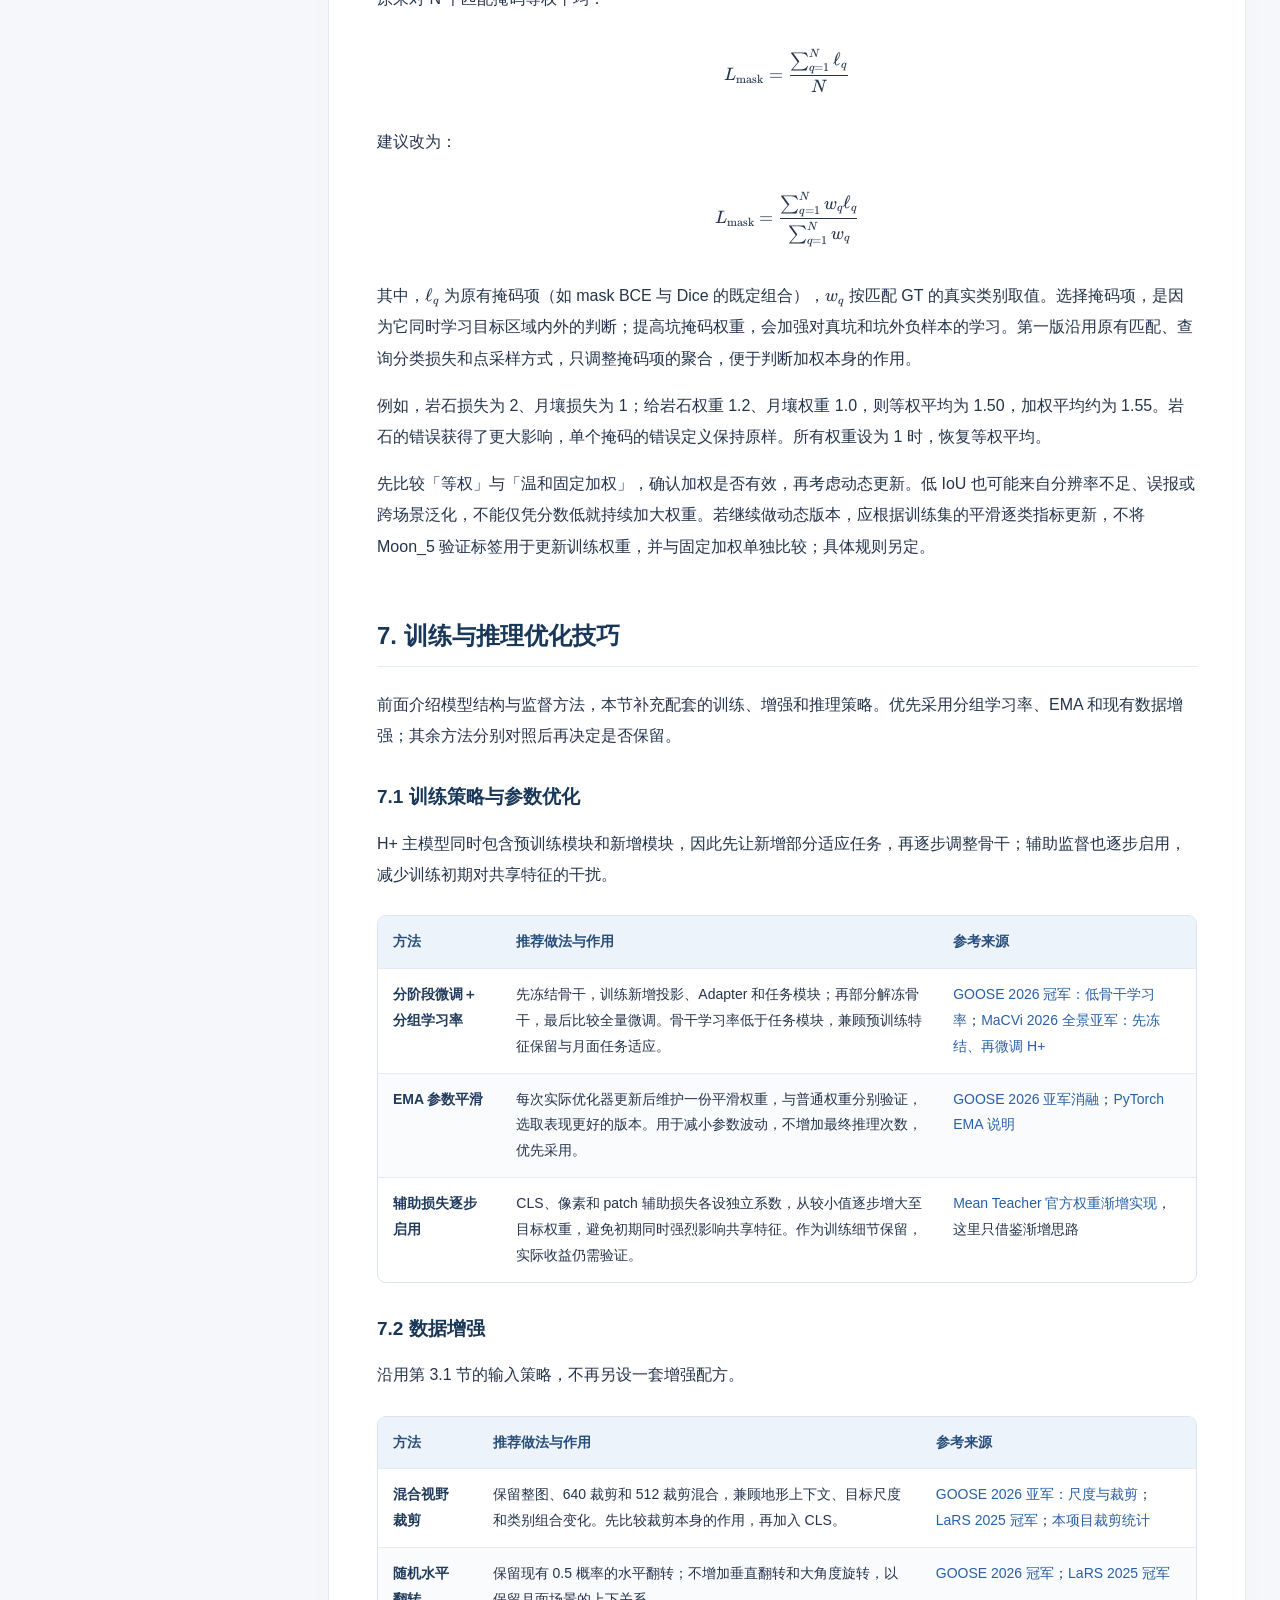
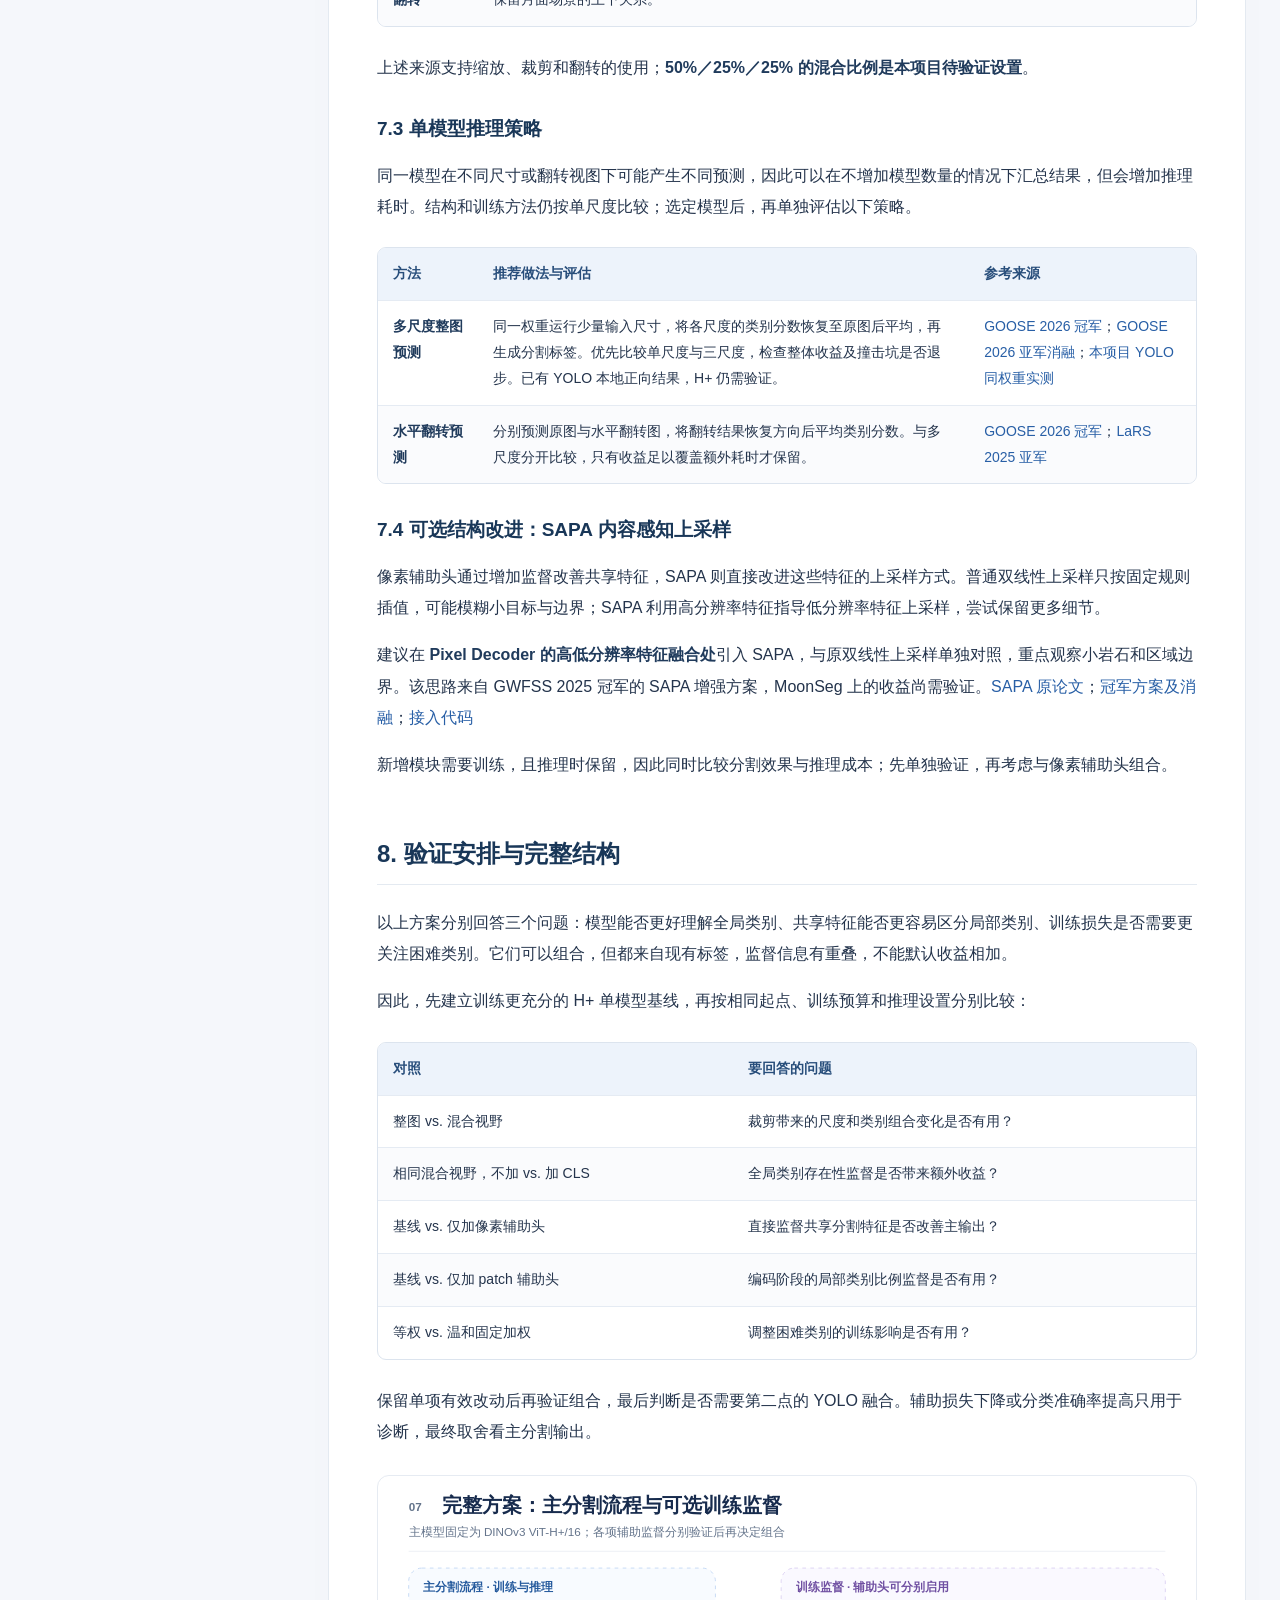
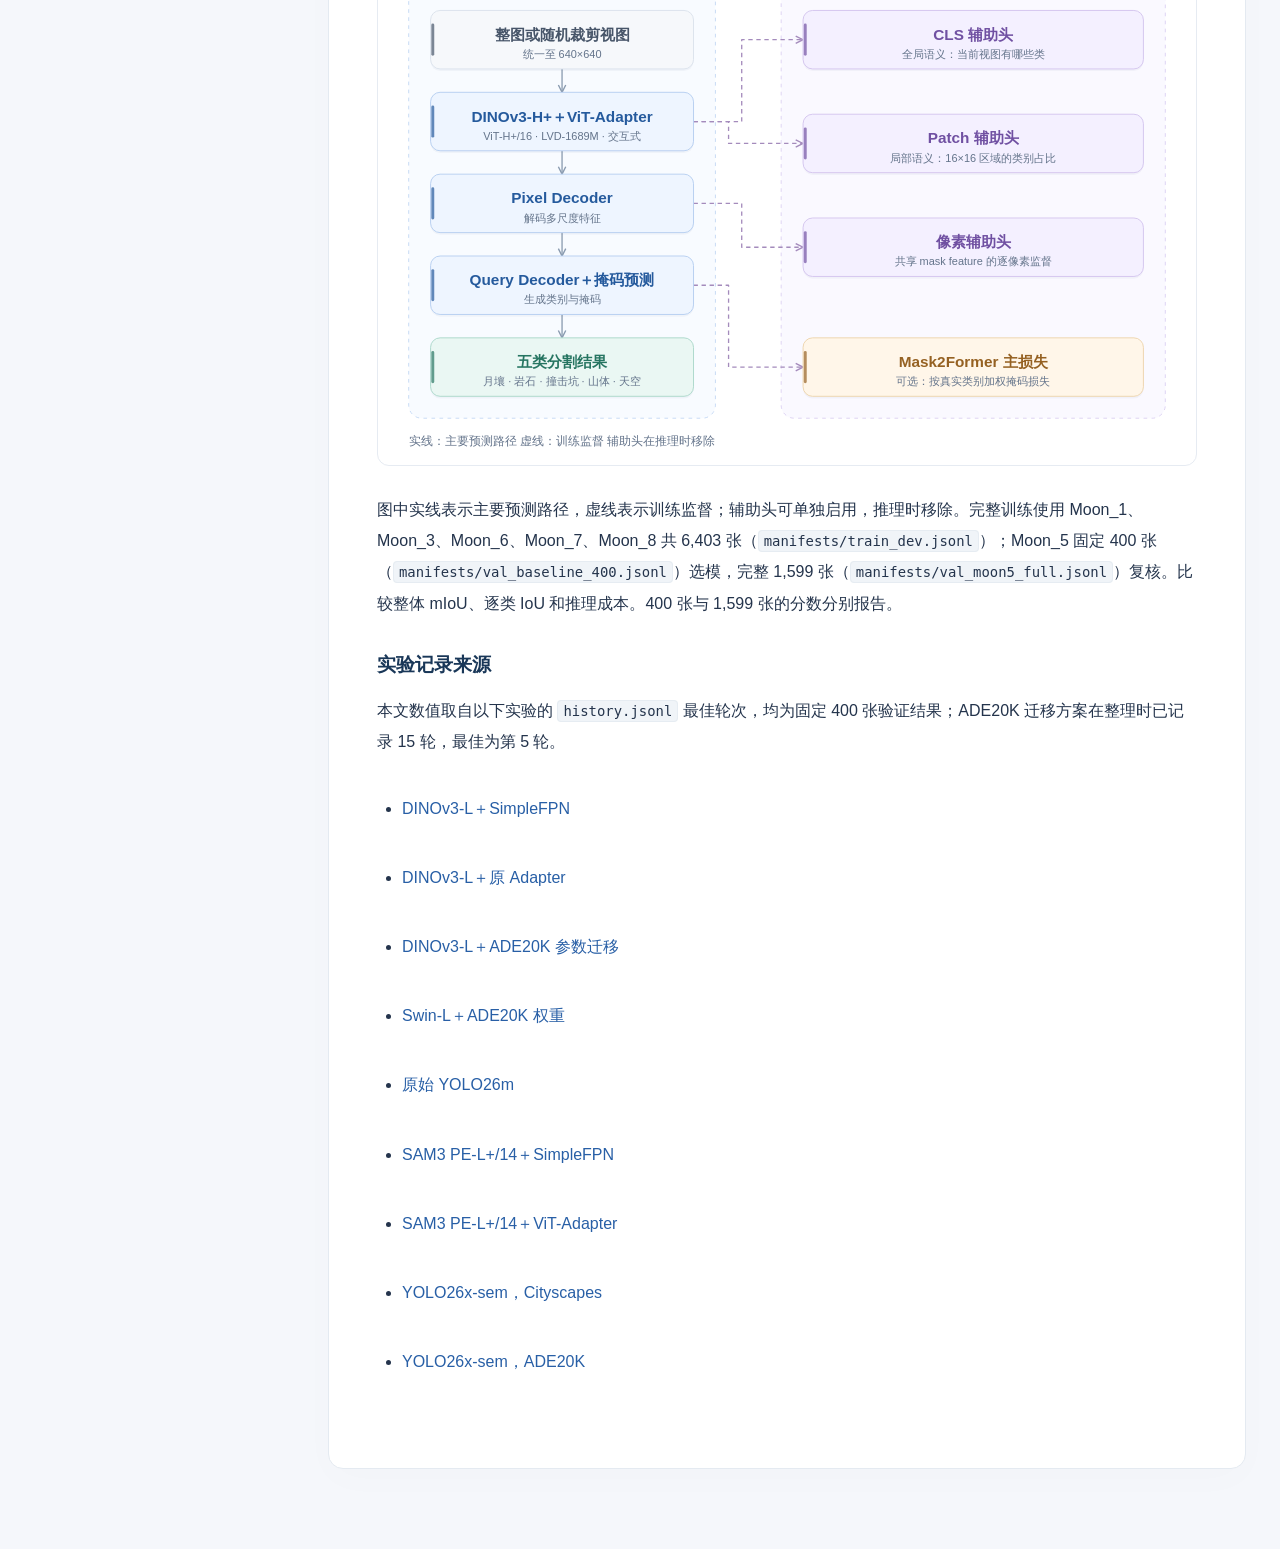
==== commit 4e72baf3: "Complete five-class IoU values for YOLO comparison" ====
--- a/index.html
+++ b/index.html
@@ -175,9 +175,11 @@
 <tr>
 <th>模型与分割预训练来源</th>
 <th style="text-align:right">mIoU</th>
+<th style="text-align:right">月壤 IoU</th>
 <th style="text-align:right">岩石 IoU</th>
 <th style="text-align:right">撞击坑 IoU</th>
 <th style="text-align:right">山体 IoU</th>
+<th style="text-align:right">天空 IoU</th>
 <th style="text-align:right">最佳轮次／已记录轮数</th>
 </tr>
 </thead>
@@ -185,25 +187,31 @@
 <tr>
 <td><a href="runs/yolo26m_sem_b16_lr3e4_e20/history.jsonl">YOLO26m-sem，Cityscapes</a></td>
 <td style="text-align:right">87.43</td>
+<td style="text-align:right">98.81</td>
 <td style="text-align:right">74.13</td>
 <td style="text-align:right">85.38</td>
 <td style="text-align:right">79.20</td>
+<td style="text-align:right">99.64</td>
 <td style="text-align:right">6／20</td>
 </tr>
 <tr>
 <td><a href="runs/yolo26x_cityscapes_originalrecipe_b16_lr3e4_e20_20261112/history.jsonl">YOLO26x-sem，Cityscapes</a></td>
 <td style="text-align:right">82.86</td>
+<td style="text-align:right">99.01</td>
 <td style="text-align:right">62.72</td>
 <td style="text-align:right">88.74</td>
 <td style="text-align:right">64.13</td>
+<td style="text-align:right">99.73</td>
 <td style="text-align:right">4／10</td>
 </tr>
 <tr>
 <td><a href="runs/yolo26x_ade20k_enc3e5_head3e4_warm2_e20_20261112/history.jsonl">YOLO26x-sem，ADE20K</a></td>
 <td style="text-align:right">82.15</td>
+<td style="text-align:right">98.89</td>
 <td style="text-align:right">62.82</td>
 <td style="text-align:right">85.31</td>
 <td style="text-align:right">64.02</td>
+<td style="text-align:right">99.72</td>
 <td style="text-align:right">5／8</td>
 </tr>
 </tbody>
--- a/style.css
+++ b/style.css
@@ -6,5 +6,6 @@
 @media print{@page{size:A4;margin:15mm 13mm 17mm}html,body{background:#fff;scroll-behavior:auto}.toolbar,.toc,dialog{display:none!important}.layout{display:block;max-width:none;margin:0;padding:0}main{border:0;box-shadow:none;padding:0;border-radius:0}article{font-size:10.5pt;line-height:1.75;color:#192638}h1{font-size:22pt;padding-bottom:12pt;margin-bottom:18pt}h2{font-size:16pt;margin:26pt 0 12pt;break-after:avoid}h3{font-size:12pt;margin:18pt 0 10pt;break-after:avoid}p{margin:9pt 0;orphans:3;widows:3}p:has(>img){break-inside:avoid}img{max-width:100%;max-height:225mm;object-fit:contain;break-inside:avoid;margin:14pt auto;border:0}.table-wrap{overflow:visible;border:0;border-radius:0;margin:14pt 0}table,.table-wrap table{min-width:0!important;table-layout:fixed;width:100%;font-size:8pt;line-height:1.65}th,td{min-width:0;padding:6pt;border:1px solid #dbe3ed;overflow-wrap:anywhere;word-break:break-word}th{background:#edf3fb!important;print-color-adjust:exact}thead{display:table-header-group}tr{break-inside:avoid}pre{white-space:pre-wrap;font-size:9pt;break-inside:avoid}pre code{font-size:9pt}code{font-size:.83em}a{color:#285585}li{padding:1pt 0}.katex-display{overflow:visible;margin:12pt 0}*{print-color-adjust:exact}}
 @media print{:root{background:#fff}img[role="button"]{outline:none!important}}
 article table:has(th:nth-child(8)){table-layout:fixed;min-width:1060px}
-article table:has(th:nth-child(8)) th:first-child{width:20%}
-article table:has(th:nth-child(8)) th:nth-child(2){width:35%}
+article .table-wrap:first-of-type table:has(th:nth-child(8)) th:first-child{width:20%}
+article .table-wrap:first-of-type table:has(th:nth-child(8)) th:nth-child(2){width:35%}
+article .table-wrap:not(:first-of-type) table:has(th:nth-child(8)) th:first-child{width:30%}
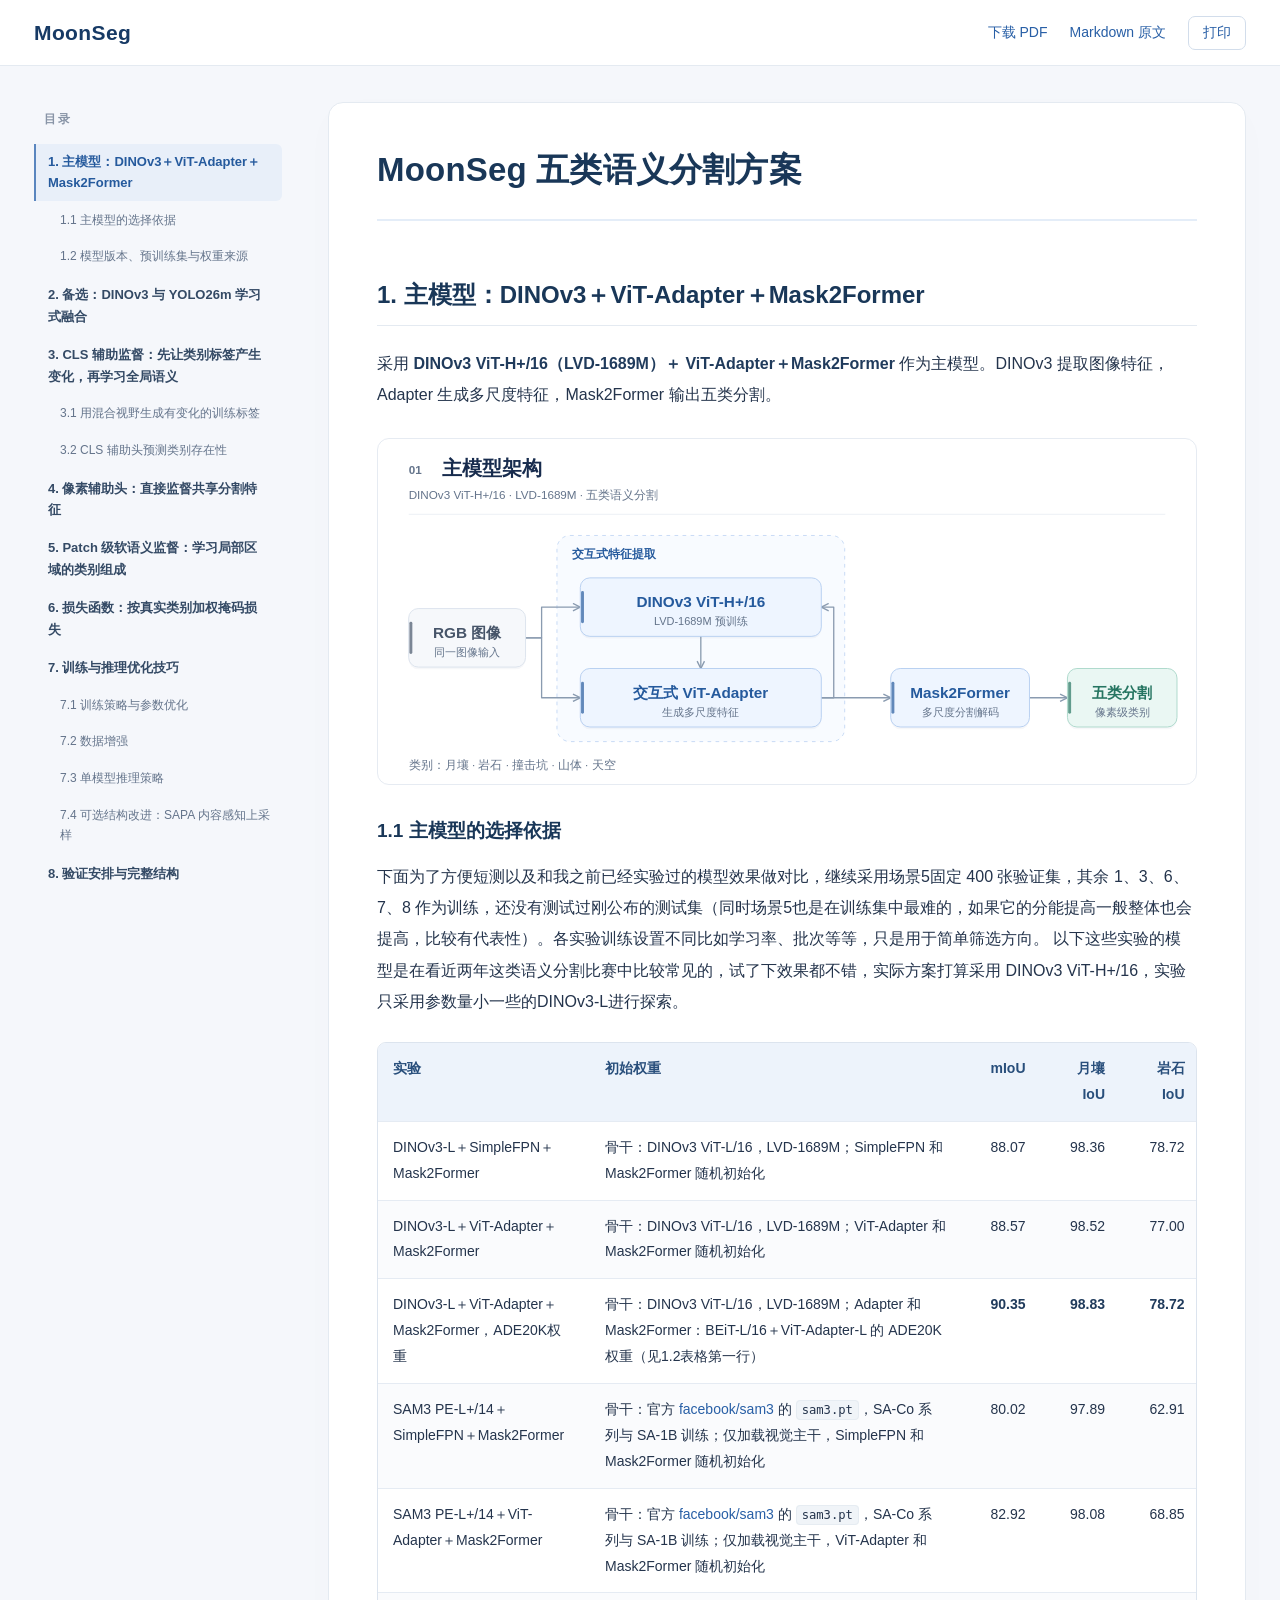
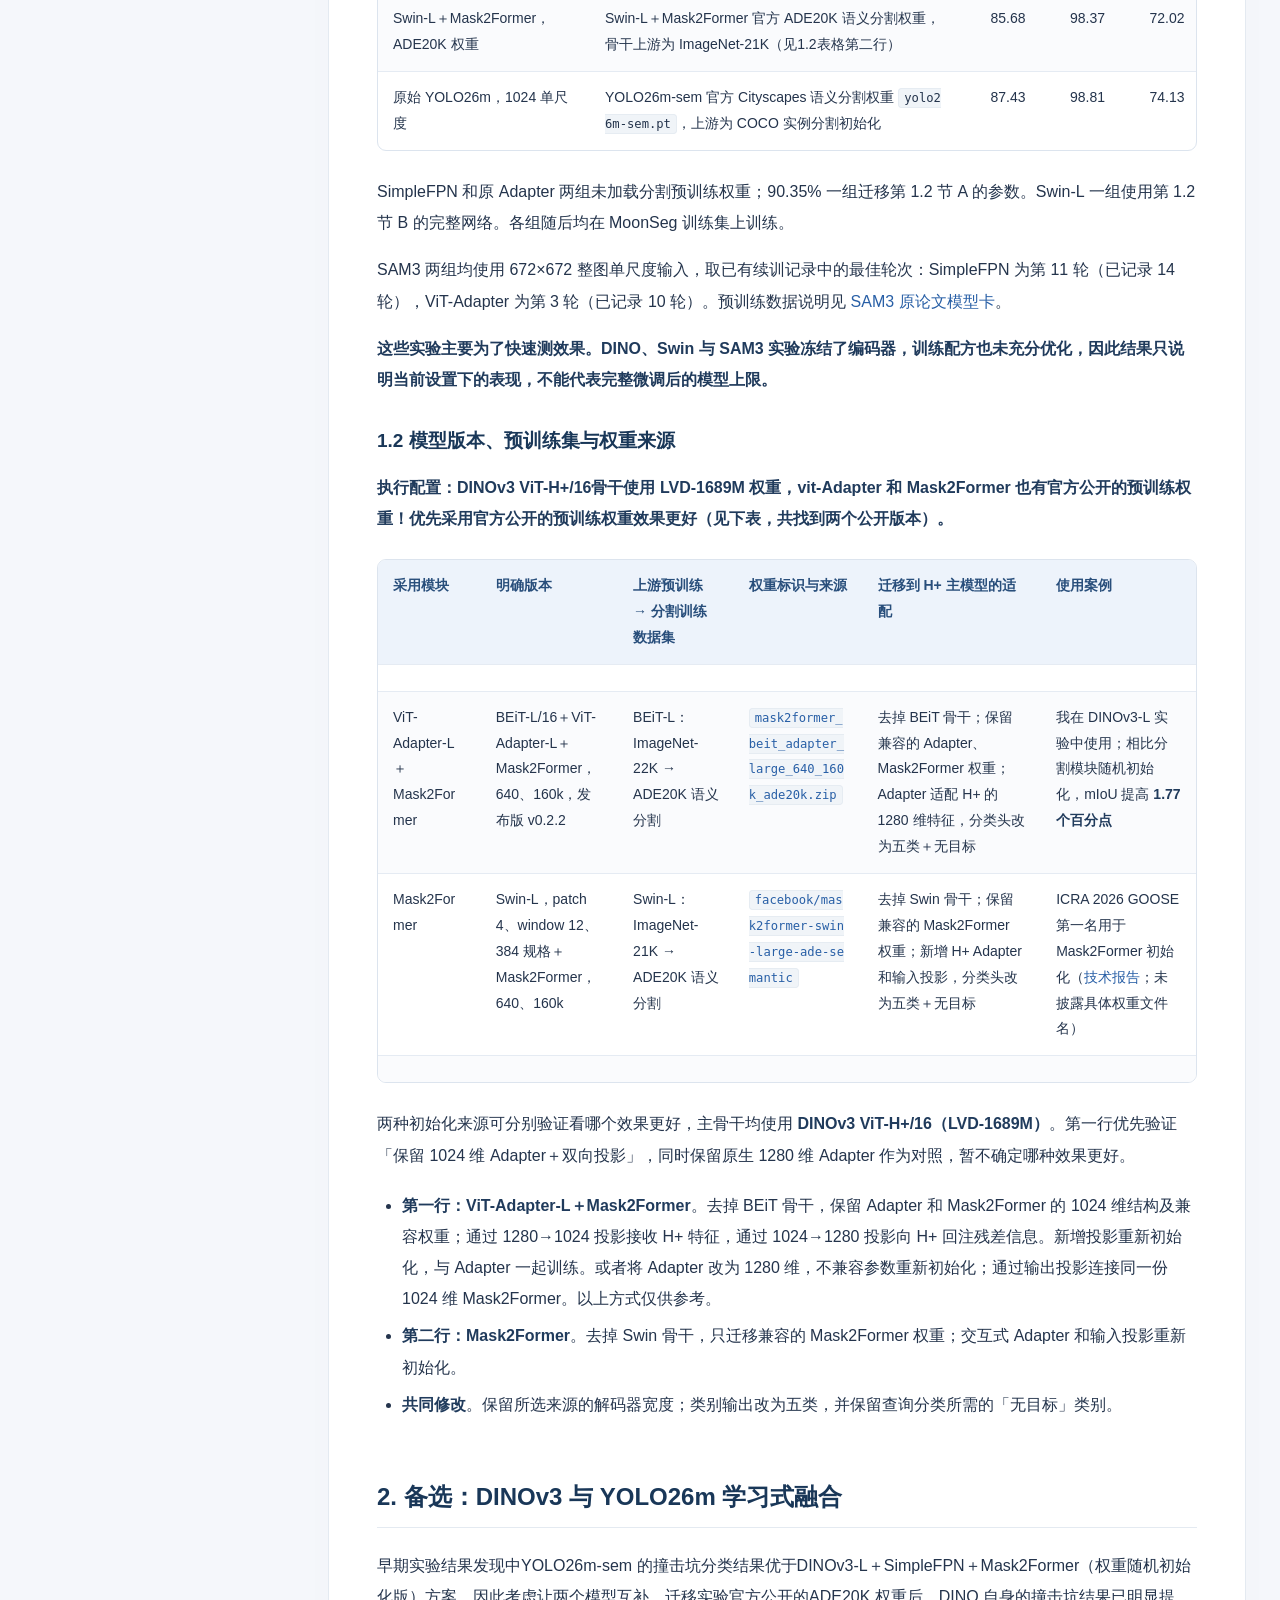
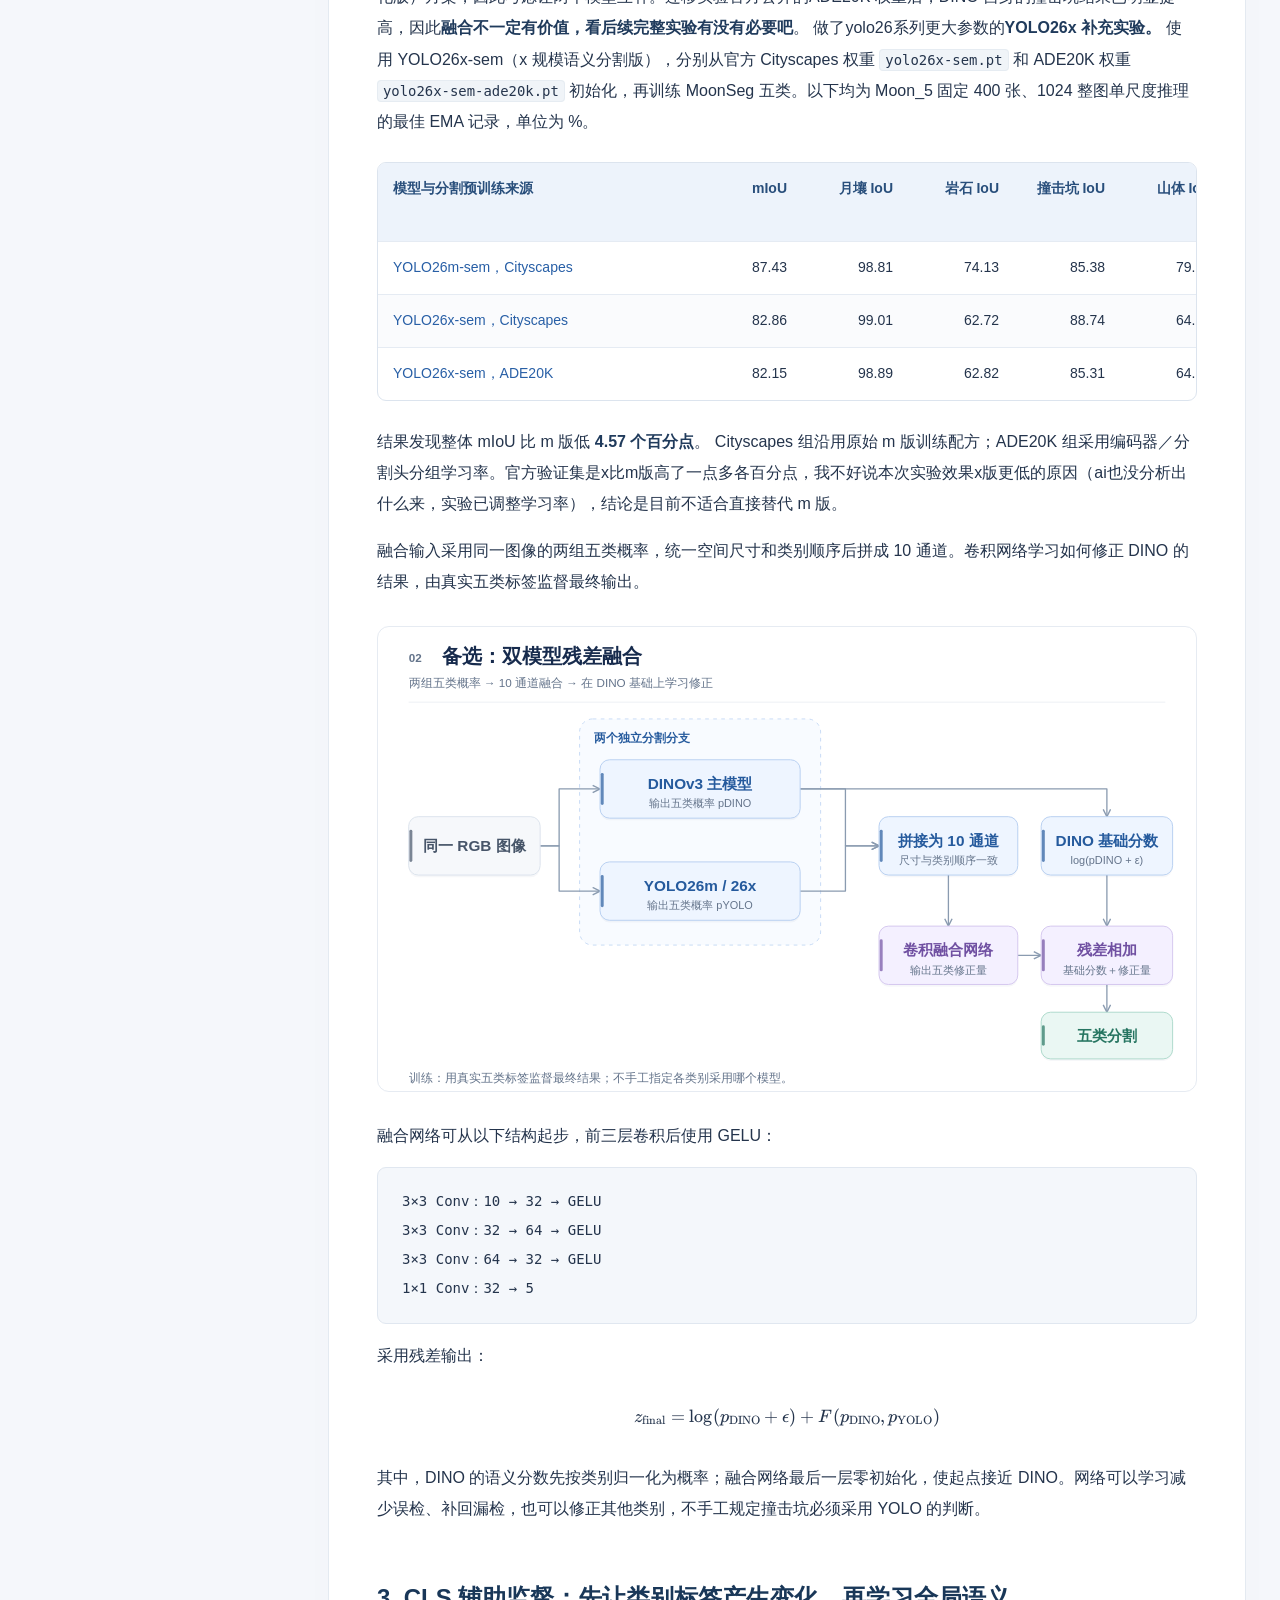
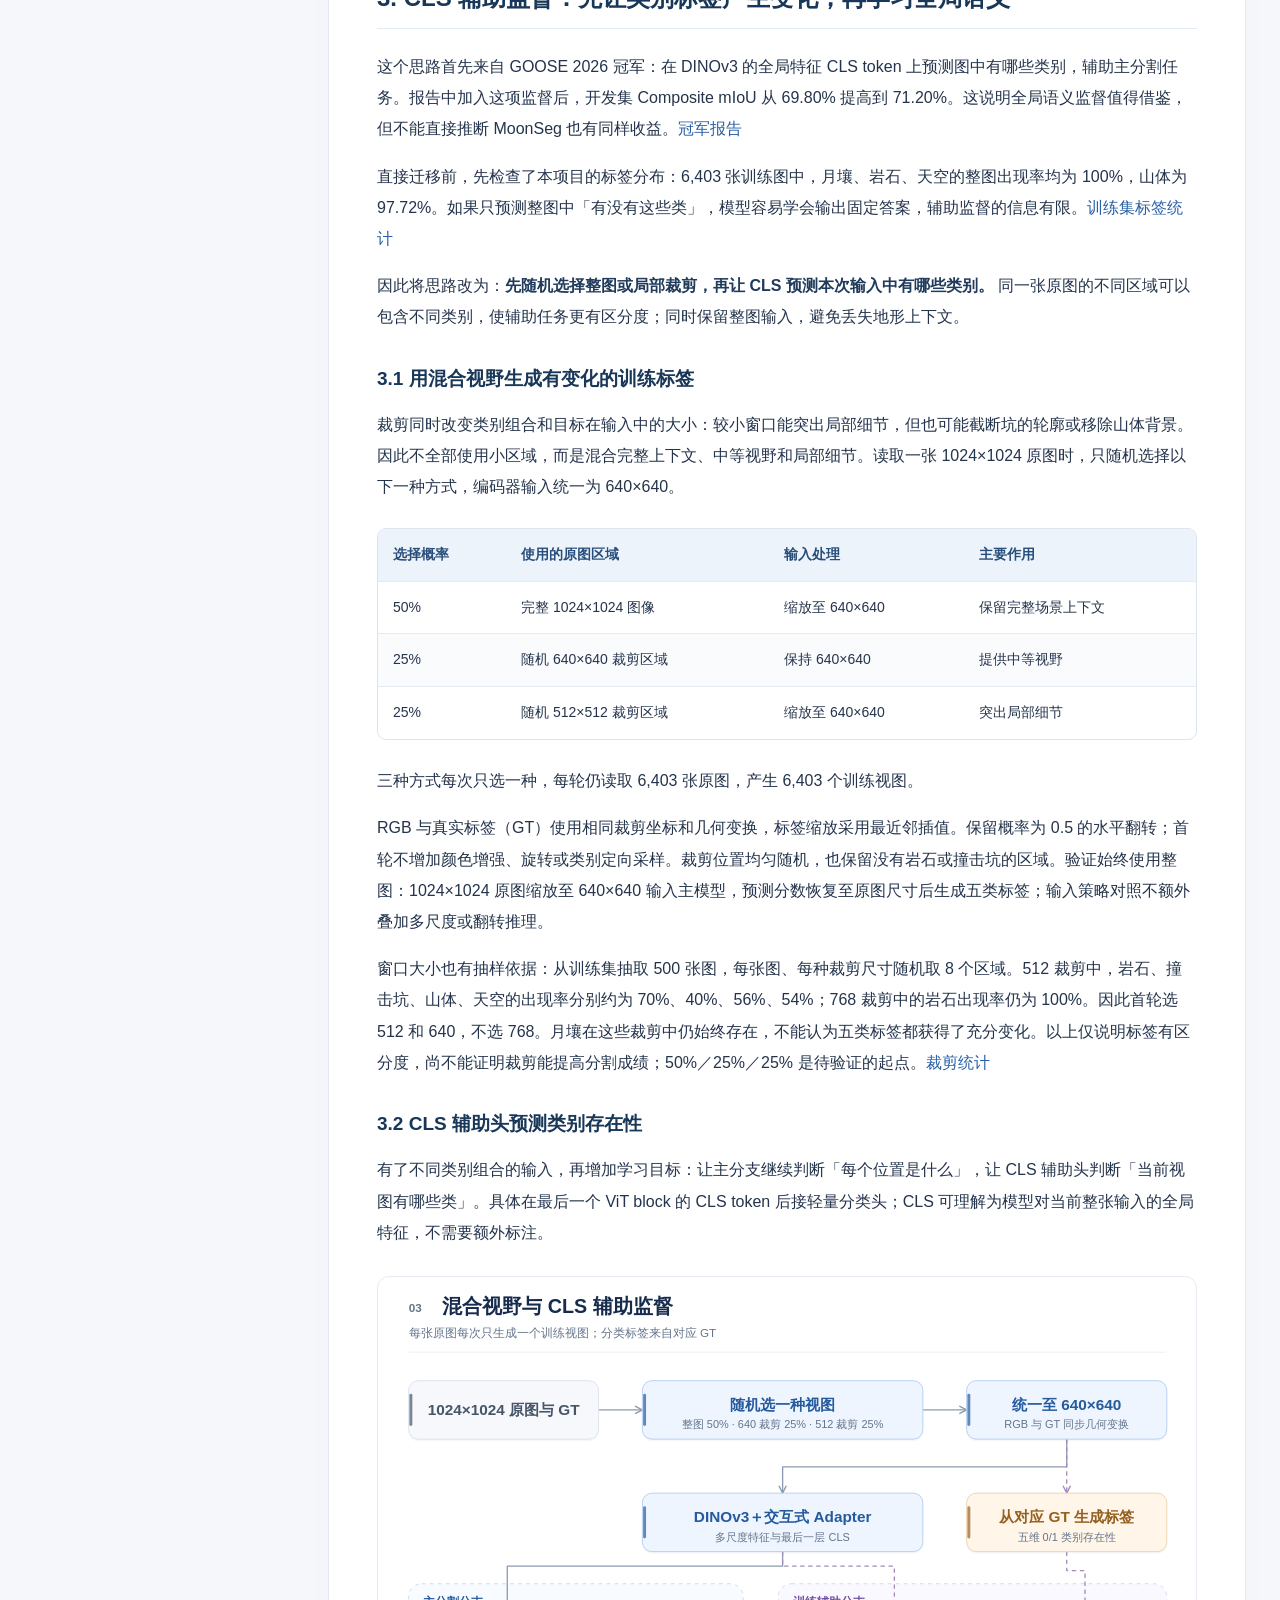
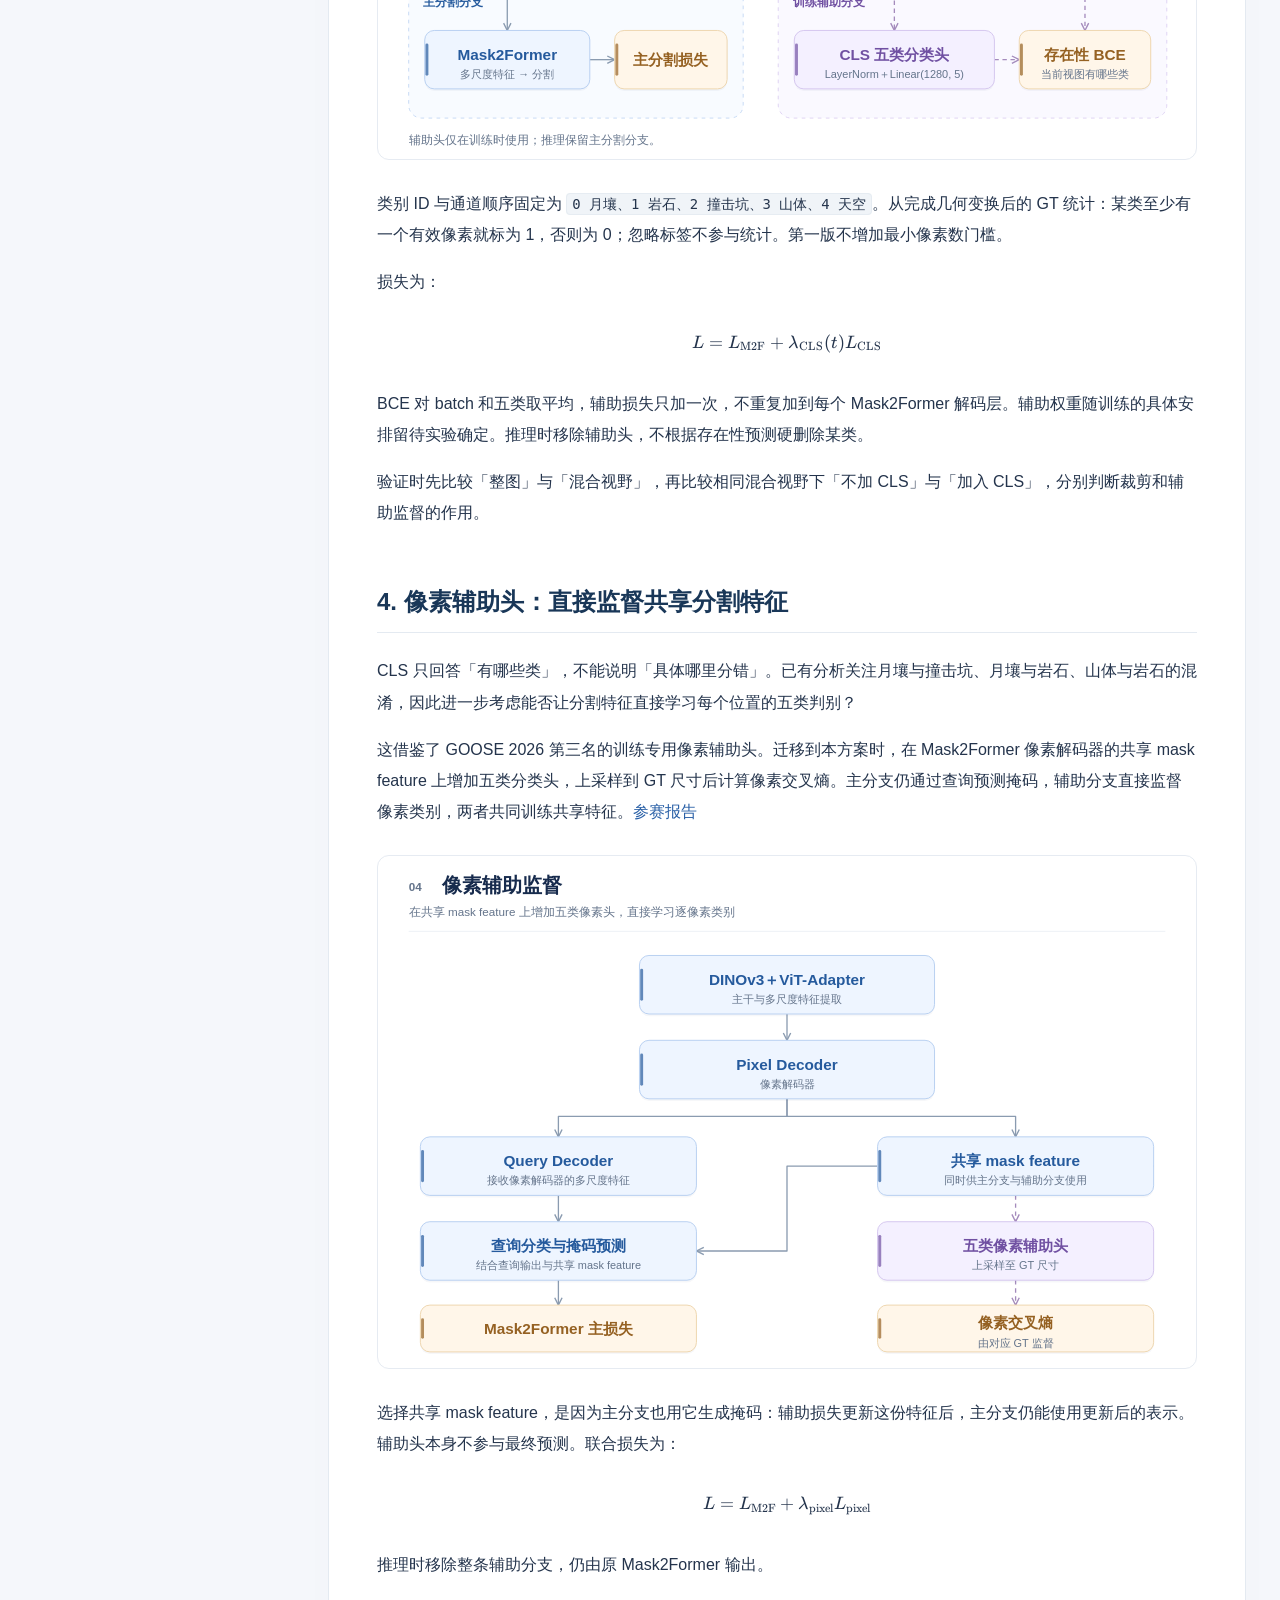
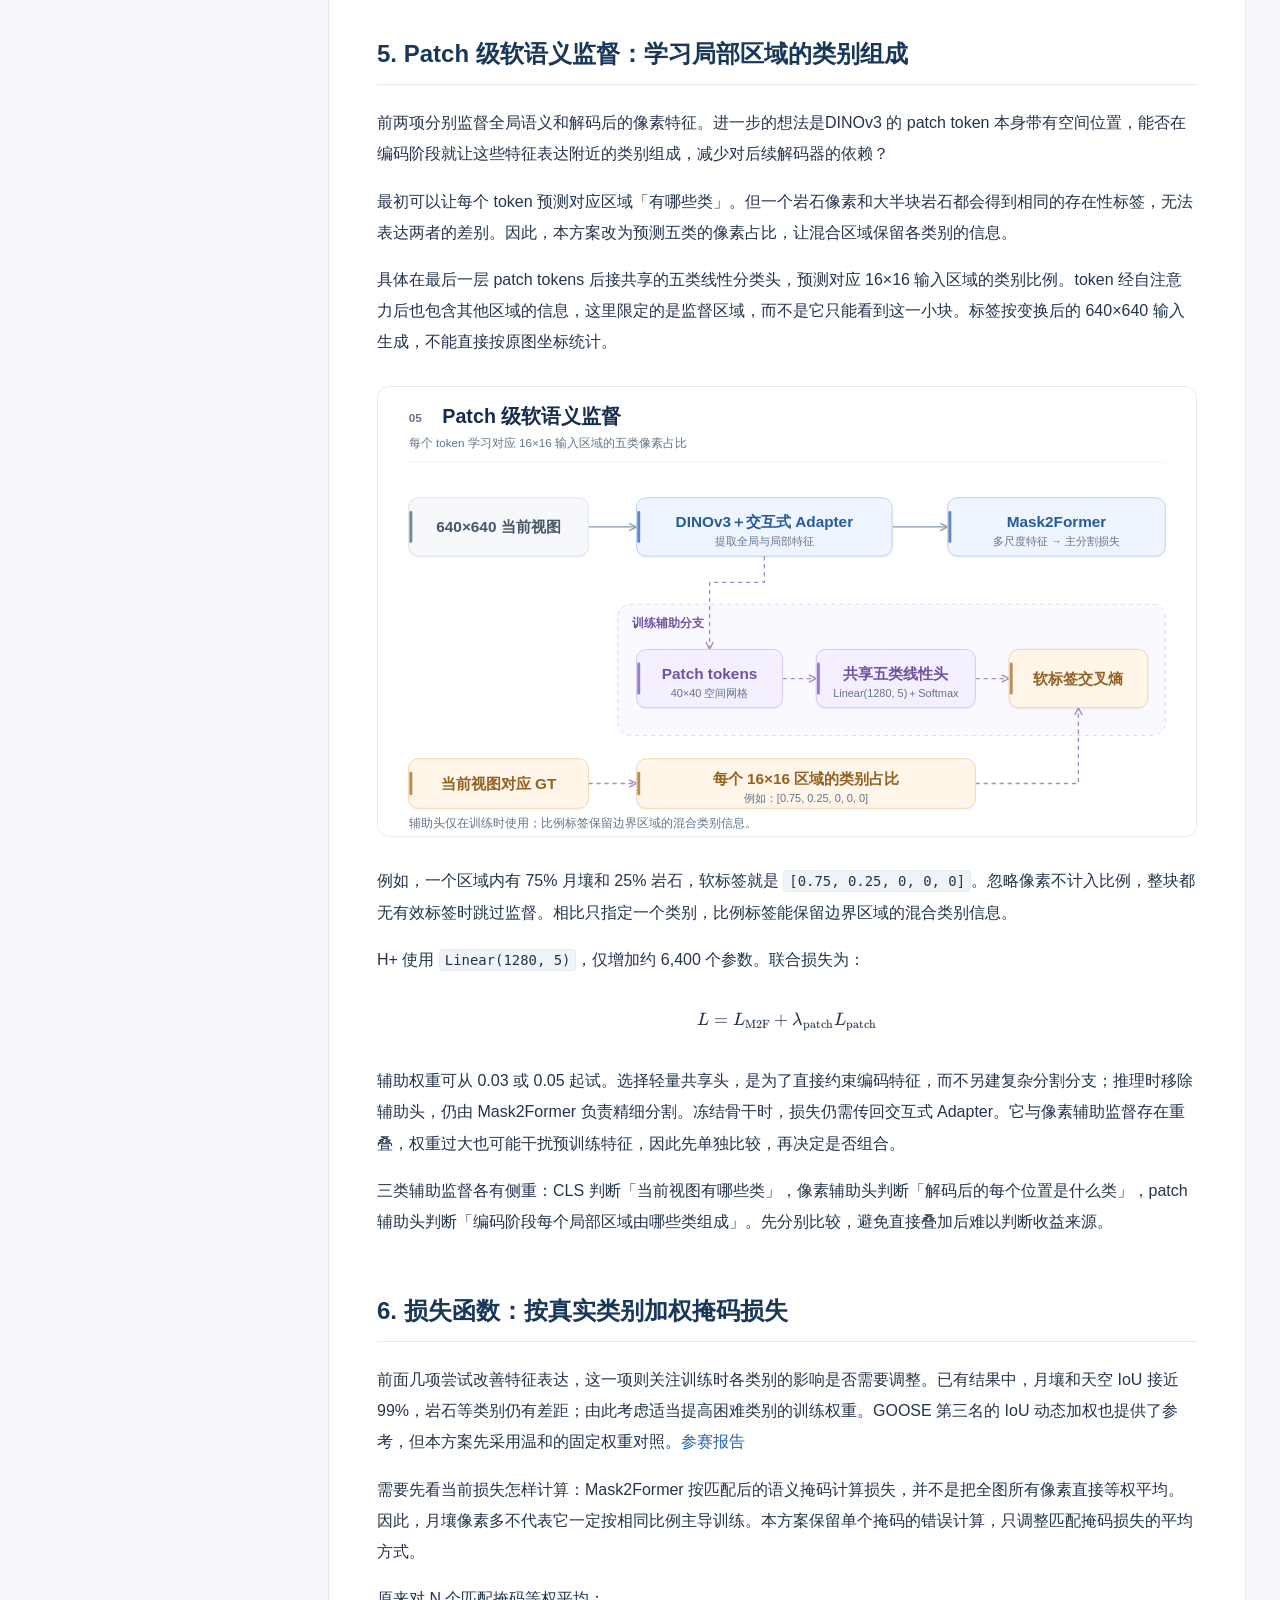
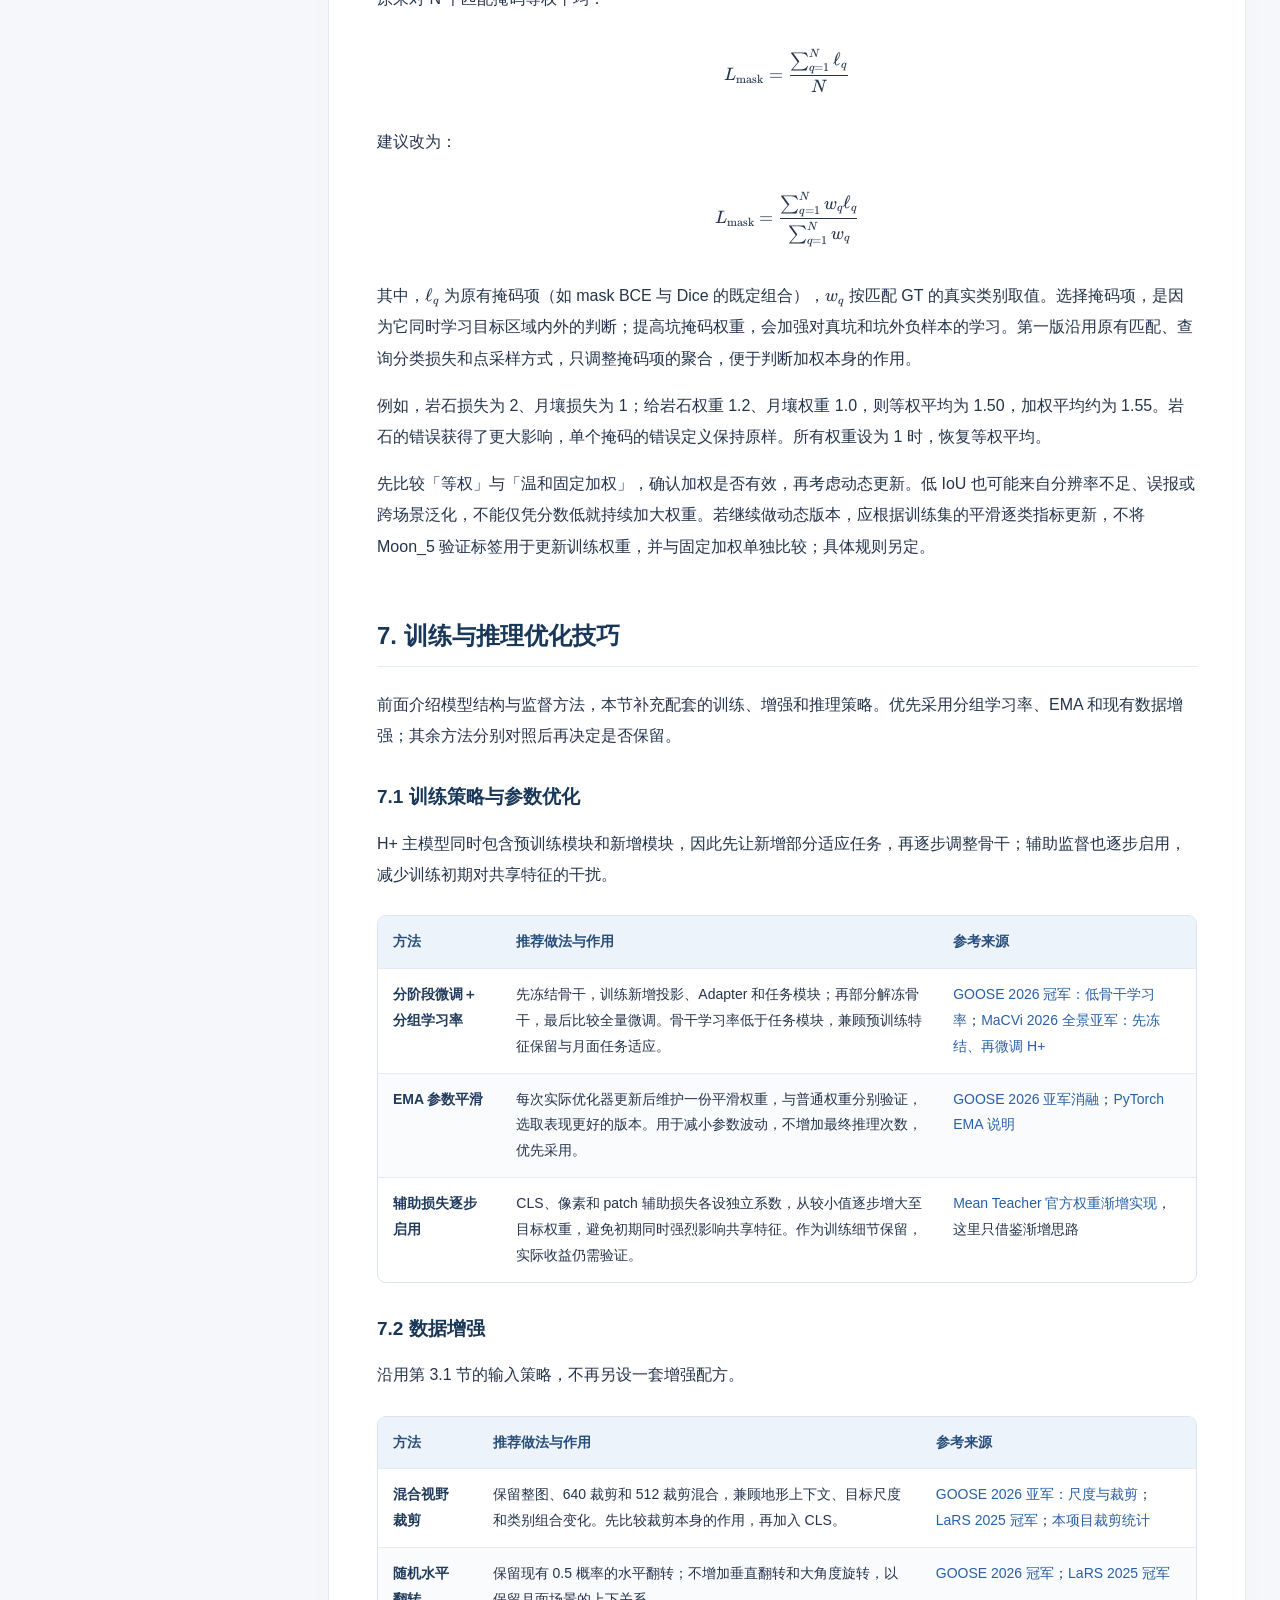
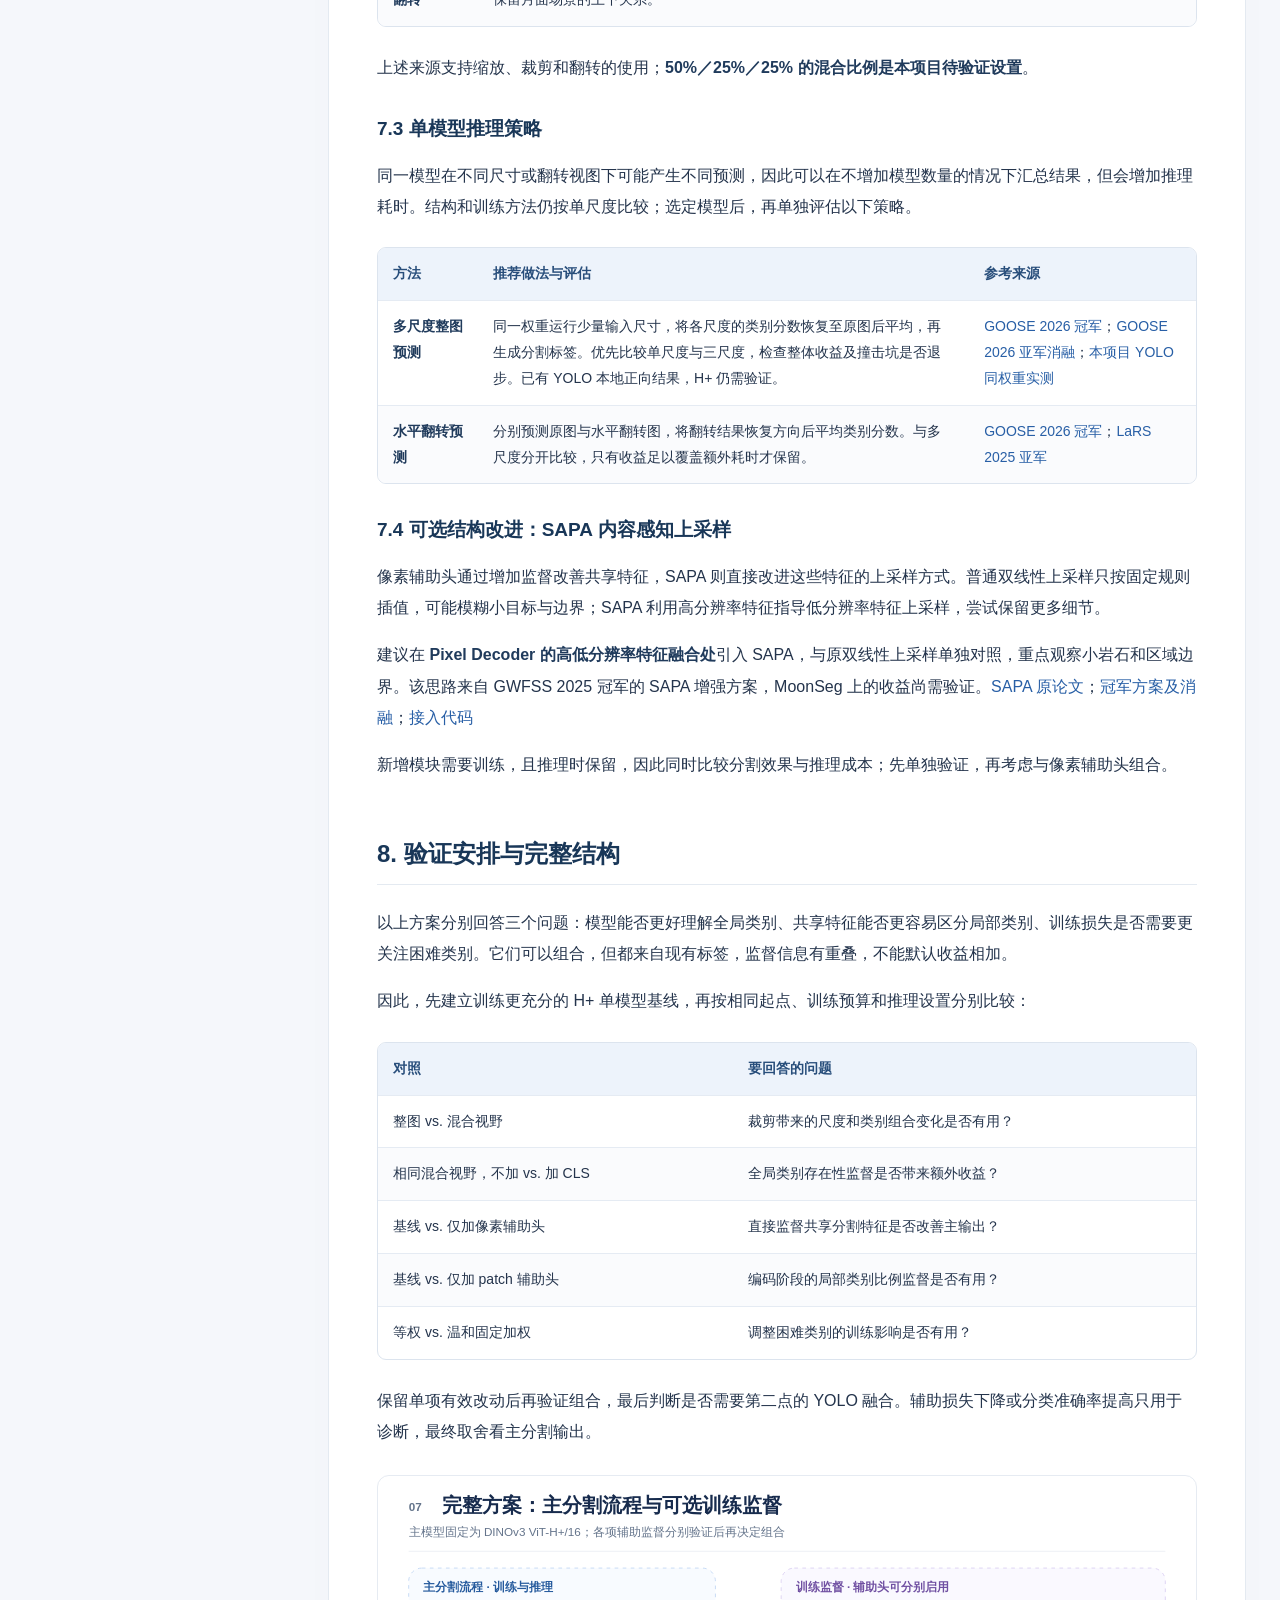
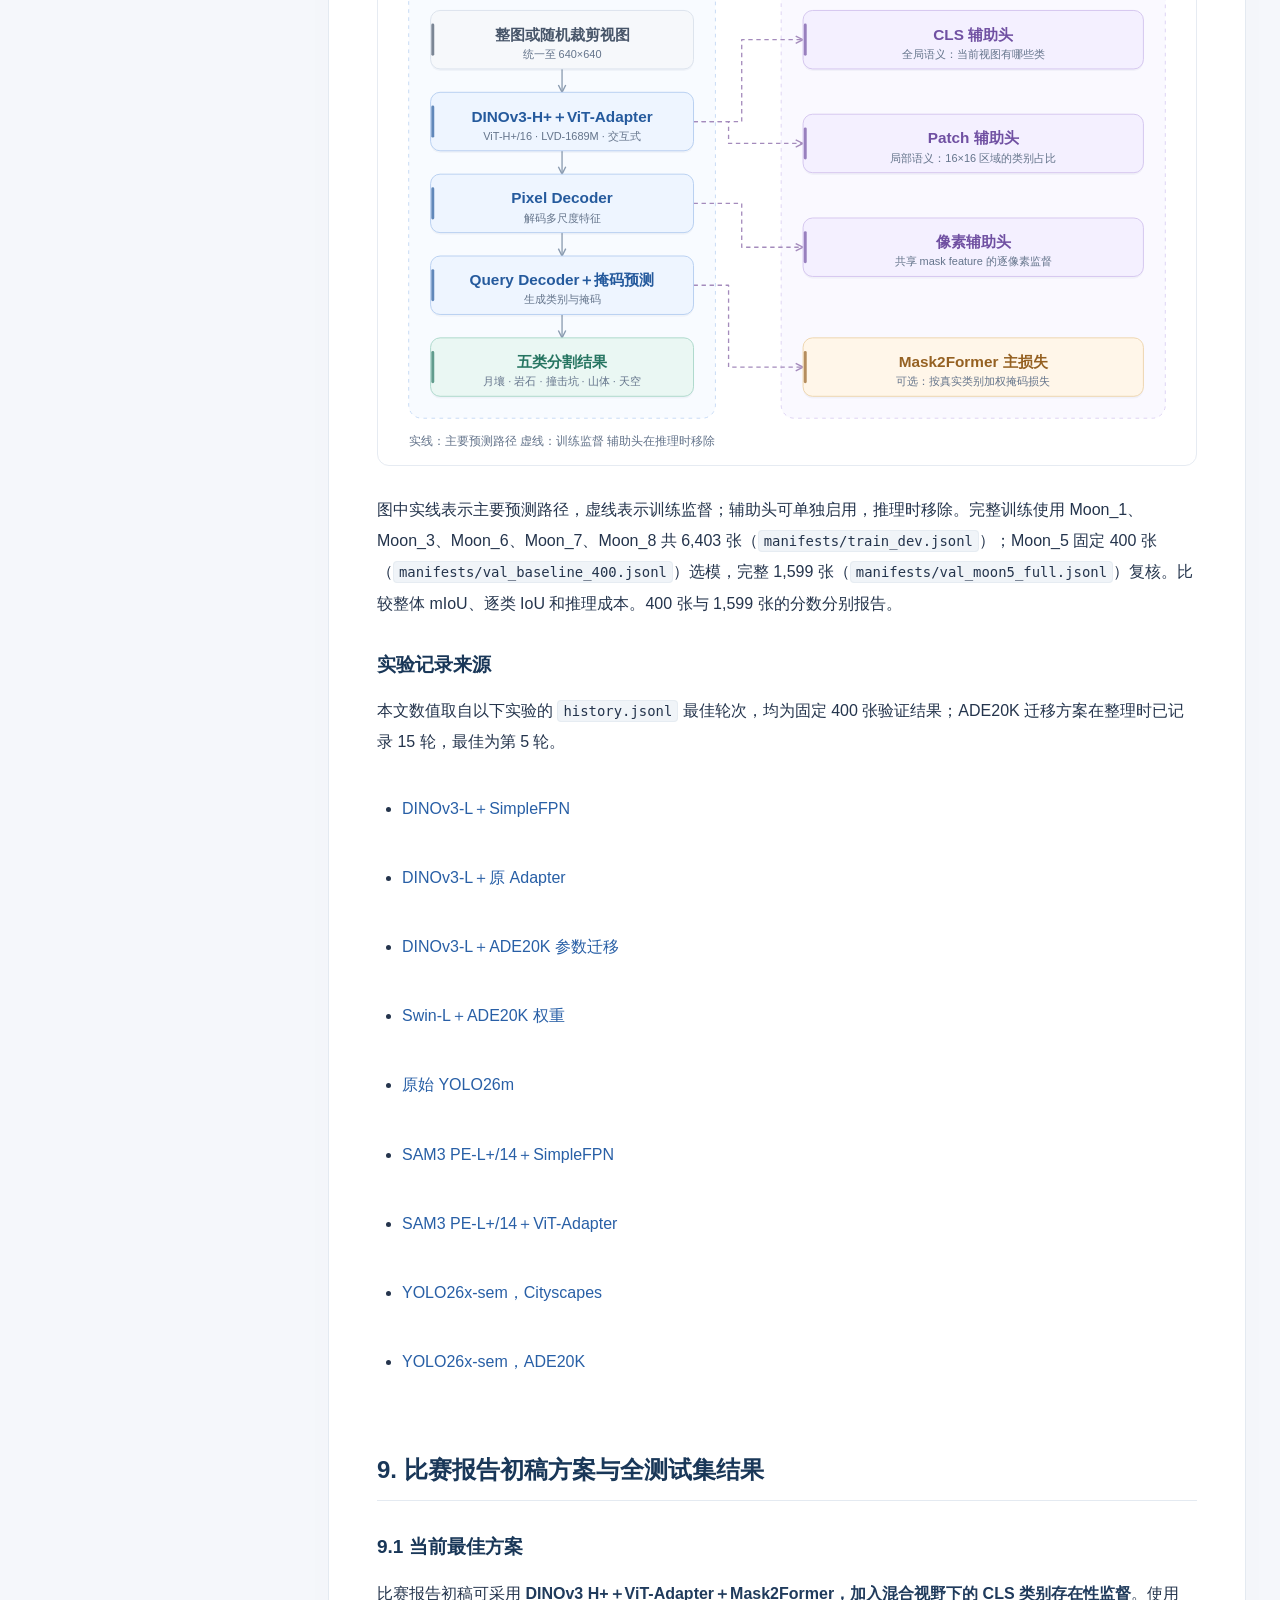
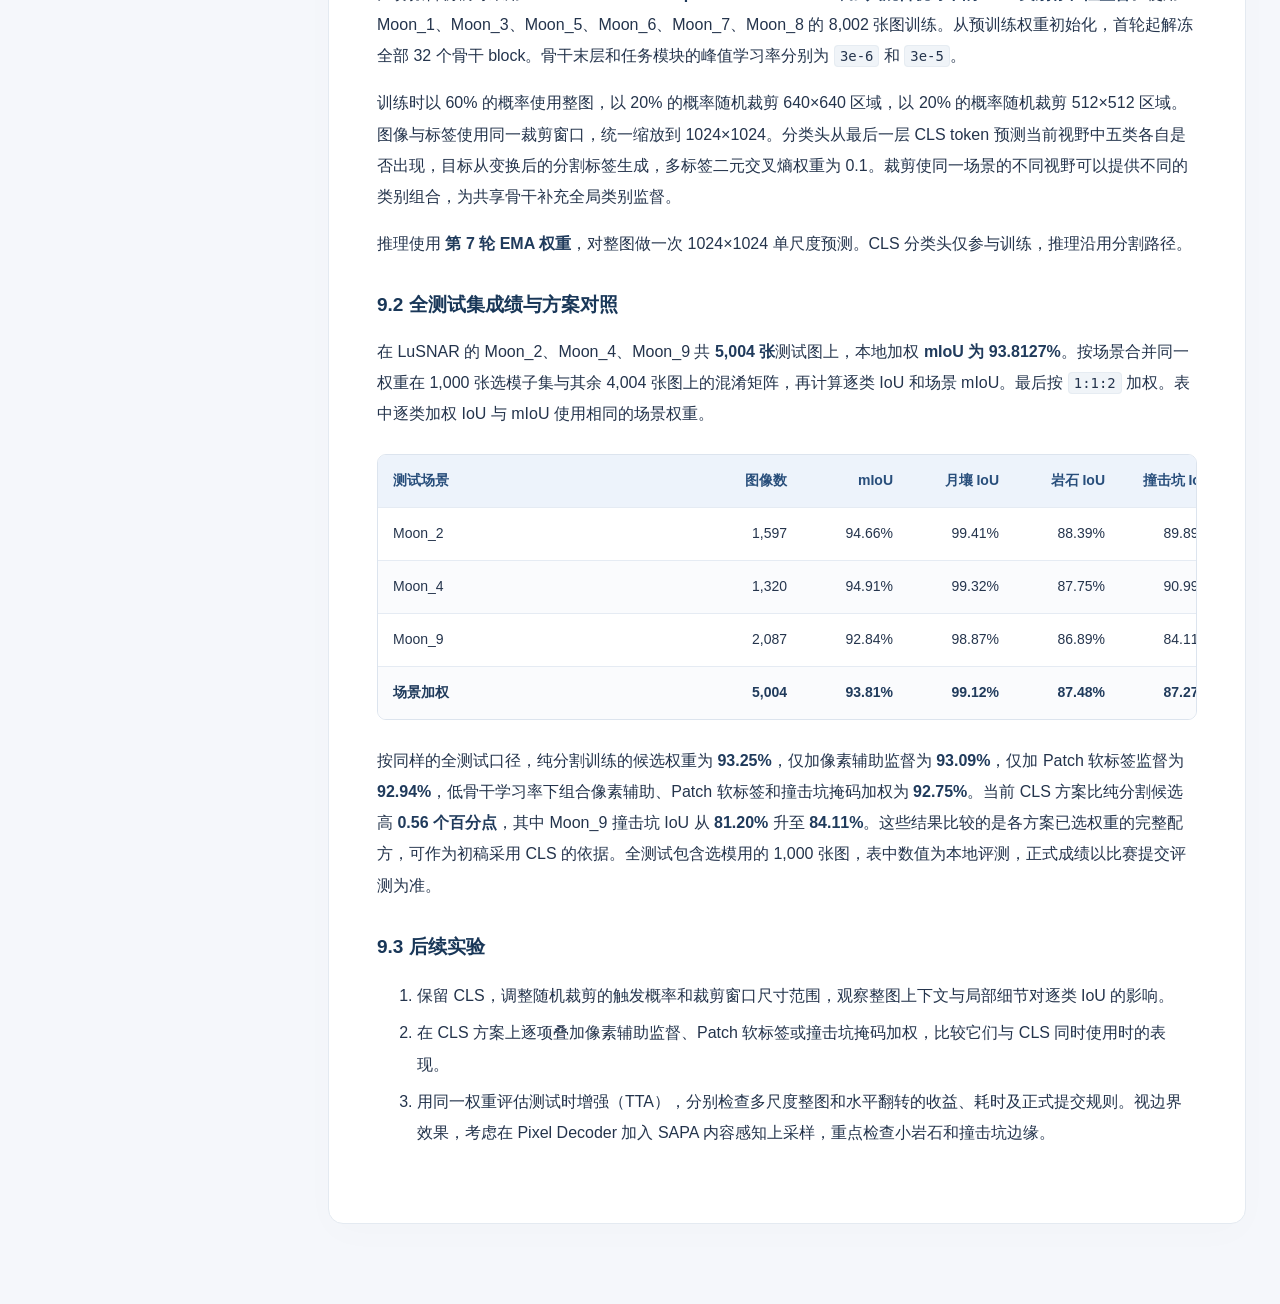
==== commit c6ef4444: "Publish full-test CLS results in section nine" ====
--- a/index.html
+++ b/index.html
@@ -17,7 +17,11 @@
 <a class="depth-3" href="#section-15">7.3 单模型推理策略</a>
 <a class="depth-3" href="#section-16">7.4 可选结构改进：SAPA 内容感知上采样</a>
 <a class="depth-2" href="#section-17">8. 验证安排与完整结构</a>
-<a class="depth-3" href="#section-18">实验记录来源</a></nav><main><article id="document"><h1 id="section-1">MoonSeg 五类语义分割方案</h1>
+<a class="depth-3" href="#section-18">实验记录来源</a>
+<a class="depth-2" href="#section-19">9. 比赛报告初稿方案与全测试集结果</a>
+<a class="depth-3" href="#section-20">9.1 当前最佳方案</a>
+<a class="depth-3" href="#section-21">9.2 全测试集成绩与方案对照</a>
+<a class="depth-3" href="#section-22">9.3 后续实验</a></nav><main><article id="document"><h1 id="section-1">MoonSeg 五类语义分割方案</h1>
 <h2 id="section-2">1. 主模型：DINOv3＋ViT-Adapter＋Mask2Former</h2>
 <p>采用 <strong>DINOv3 ViT-H+/16（LVD-1689M）＋ ViT-Adapter＋Mask2Former</strong> 作为主模型。DINOv3 提取图像特征，Adapter 生成多尺度特征，Mask2Former 输出五类分割。</p>
 <p><img src="docs/assets/moonseg_proposal/01_main_model.svg" alt="主模型架构" loading="eager"></p>
@@ -457,5 +461,75 @@
 <p><a href="runs/yolo26x_ade20k_enc3e5_head3e4_warm2_e20_20261112/history.jsonl">YOLO26x-sem，ADE20K</a></p>
 </li>
 </ul>
+<h2 id="section-19">9. 比赛报告初稿方案与全测试集结果</h2>
+<h3 id="section-20">9.1 当前最佳方案</h3>
+<p>比赛报告初稿可采用 <strong>DINOv3 H+＋ViT-Adapter＋Mask2Former，加入混合视野下的 CLS 类别存在性监督</strong>。使用 Moon_1、Moon_3、Moon_5、Moon_6、Moon_7、Moon_8 的 8,002 张图训练。从预训练权重初始化，首轮起解冻全部 32 个骨干 block。骨干末层和任务模块的峰值学习率分别为 <code>3e-6</code> 和 <code>3e-5</code>。</p>
+<p>训练时以 60% 的概率使用整图，以 20% 的概率随机裁剪 640×640 区域，以 20% 的概率随机裁剪 512×512 区域。图像与标签使用同一裁剪窗口，统一缩放到 1024×1024。分类头从最后一层 CLS token 预测当前视野中五类各自是否出现，目标从变换后的分割标签生成，多标签二元交叉熵权重为 0.1。裁剪使同一场景的不同视野可以提供不同的类别组合，为共享骨干补充全局类别监督。</p>
+<p>推理使用 <strong>第 7 轮 EMA 权重</strong>，对整图做一次 1024×1024 单尺度预测。CLS 分类头仅参与训练，推理沿用分割路径。</p>
+<h3 id="section-21">9.2 全测试集成绩与方案对照</h3>
+<p>在 LuSNAR 的 Moon_2、Moon_4、Moon_9 共 <strong>5,004 张</strong>测试图上，本地加权 <strong>mIoU 为 93.8127%</strong>。按场景合并同一权重在 1,000 张选模子集与其余 4,004 张图上的混淆矩阵，再计算逐类 IoU 和场景 mIoU。最后按 <code>1:1:2</code> 加权。表中逐类加权 IoU 与 mIoU 使用相同的场景权重。</p>
+<div class="table-wrap"><table>
+<thead>
+<tr>
+<th>测试场景</th>
+<th style="text-align:right">图像数</th>
+<th style="text-align:right">mIoU</th>
+<th style="text-align:right">月壤 IoU</th>
+<th style="text-align:right">岩石 IoU</th>
+<th style="text-align:right">撞击坑 IoU</th>
+<th style="text-align:right">山体 IoU</th>
+<th style="text-align:right">天空 IoU</th>
+</tr>
+</thead>
+<tbody>
+<tr>
+<td>Moon_2</td>
+<td style="text-align:right">1,597</td>
+<td style="text-align:right">94.66%</td>
+<td style="text-align:right">99.41%</td>
+<td style="text-align:right">88.39%</td>
+<td style="text-align:right">89.89%</td>
+<td style="text-align:right">95.93%</td>
+<td style="text-align:right">99.70%</td>
+</tr>
+<tr>
+<td>Moon_4</td>
+<td style="text-align:right">1,320</td>
+<td style="text-align:right">94.91%</td>
+<td style="text-align:right">99.32%</td>
+<td style="text-align:right">87.75%</td>
+<td style="text-align:right">90.99%</td>
+<td style="text-align:right">96.80%</td>
+<td style="text-align:right">99.71%</td>
+</tr>
+<tr>
+<td>Moon_9</td>
+<td style="text-align:right">2,087</td>
+<td style="text-align:right">92.84%</td>
+<td style="text-align:right">98.87%</td>
+<td style="text-align:right">86.89%</td>
+<td style="text-align:right">84.11%</td>
+<td style="text-align:right">94.80%</td>
+<td style="text-align:right">99.50%</td>
+</tr>
+<tr>
+<td><strong>场景加权</strong></td>
+<td style="text-align:right"><strong>5,004</strong></td>
+<td style="text-align:right"><strong>93.81%</strong></td>
+<td style="text-align:right"><strong>99.12%</strong></td>
+<td style="text-align:right"><strong>87.48%</strong></td>
+<td style="text-align:right"><strong>87.27%</strong></td>
+<td style="text-align:right"><strong>95.59%</strong></td>
+<td style="text-align:right"><strong>99.60%</strong></td>
+</tr>
+</tbody>
+</table></div>
+<p>按同样的全测试口径，纯分割训练的候选权重为 <strong>93.25%</strong>，仅加像素辅助监督为 <strong>93.09%</strong>，仅加 Patch 软标签监督为 <strong>92.94%</strong>，低骨干学习率下组合像素辅助、Patch 软标签和撞击坑掩码加权为 <strong>92.75%</strong>。当前 CLS 方案比纯分割候选高 <strong>0.56 个百分点</strong>，其中 Moon_9 撞击坑 IoU 从 <strong>81.20%</strong> 升至 <strong>84.11%</strong>。这些结果比较的是各方案已选权重的完整配方，可作为初稿采用 CLS 的依据。全测试包含选模用的 1,000 张图，表中数值为本地评测，正式成绩以比赛提交评测为准。</p>
+<h3 id="section-22">9.3 后续实验</h3>
+<ol>
+<li>保留 CLS，调整随机裁剪的触发概率和裁剪窗口尺寸范围，观察整图上下文与局部细节对逐类 IoU 的影响。</li>
+<li>在 CLS 方案上逐项叠加像素辅助监督、Patch 软标签或撞击坑掩码加权，比较它们与 CLS 同时使用时的表现。</li>
+<li>用同一权重评估测试时增强（TTA），分别检查多尺度整图和水平翻转的收益、耗时及正式提交规则。视边界效果，考虑在 Pixel Decoder 加入 SAPA 内容感知上采样，重点检查小岩石和撞击坑边缘。</li>
+</ol>
 </article></main></div>
 <dialog id="image-dialog"><button id="close-image" aria-label="关闭架构图">×</button><img alt="架构图放大预览"></dialog><script src="app.js"></script></body></html>
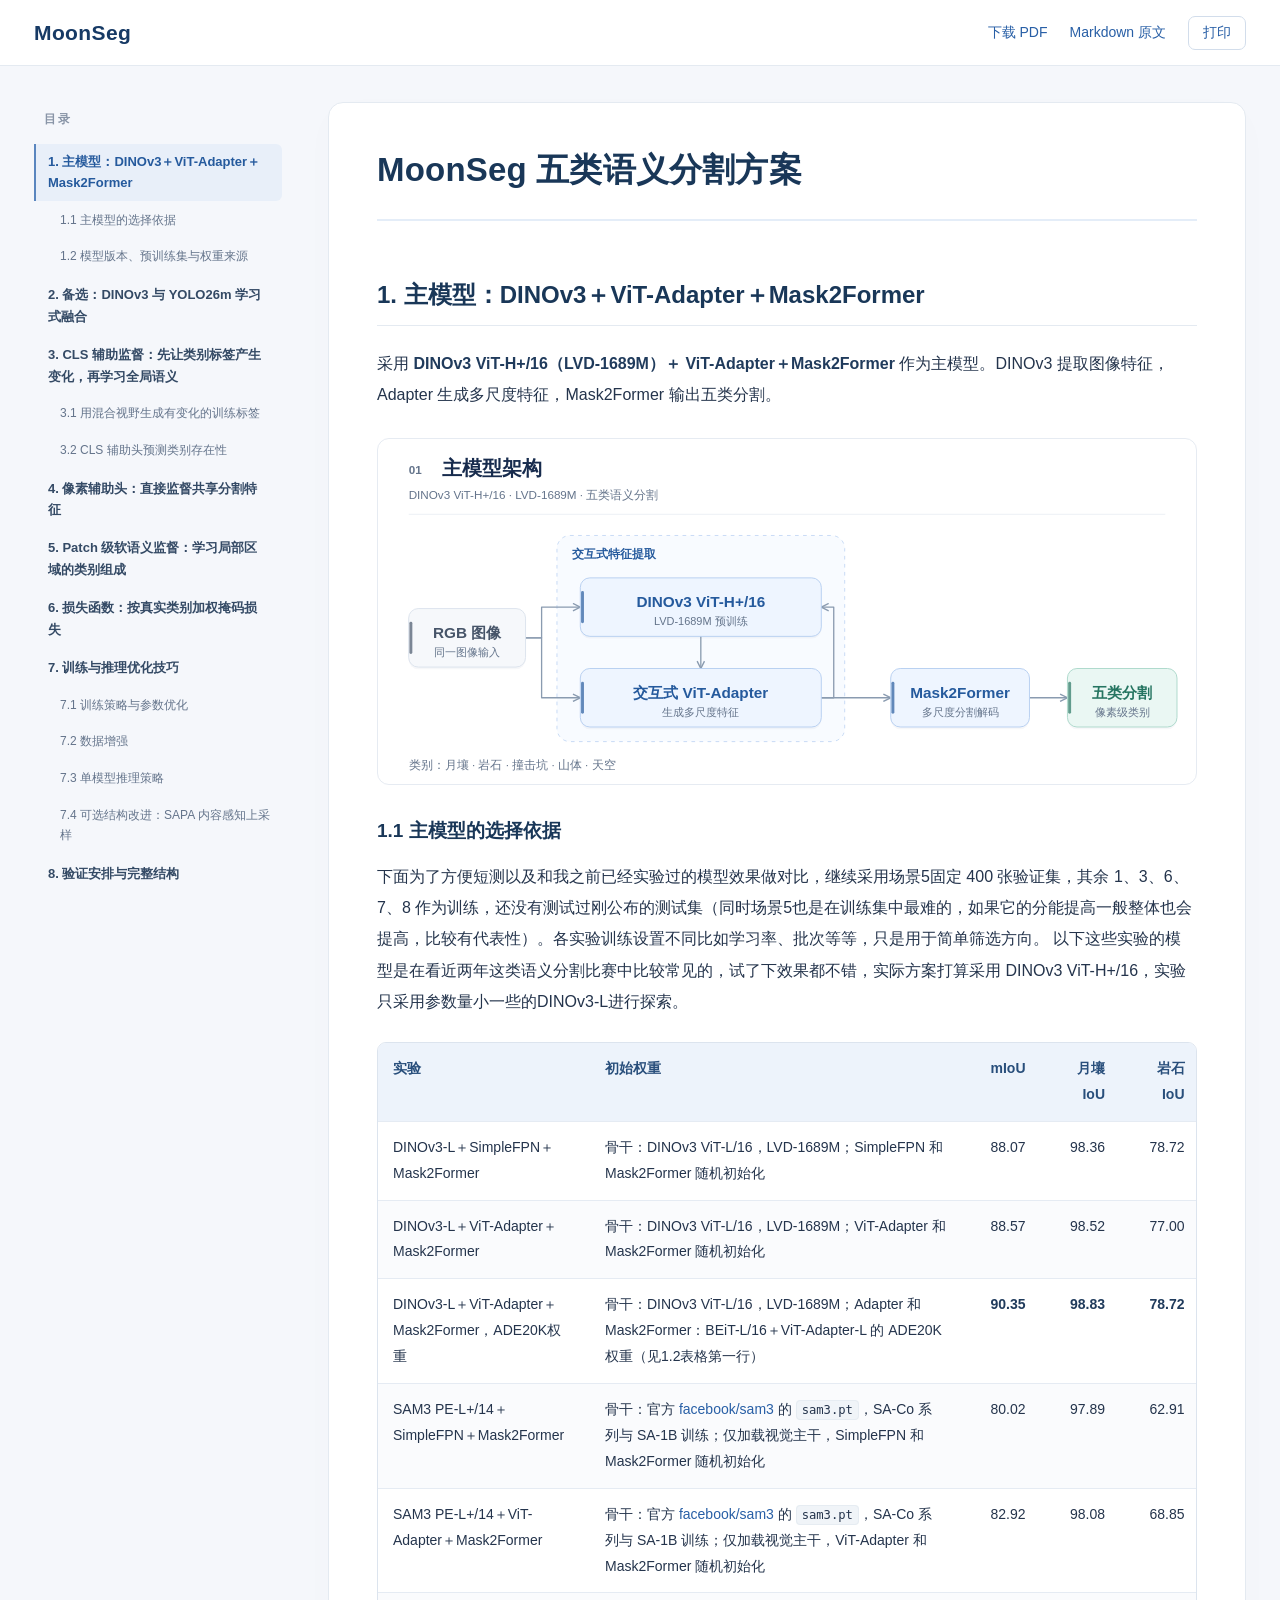
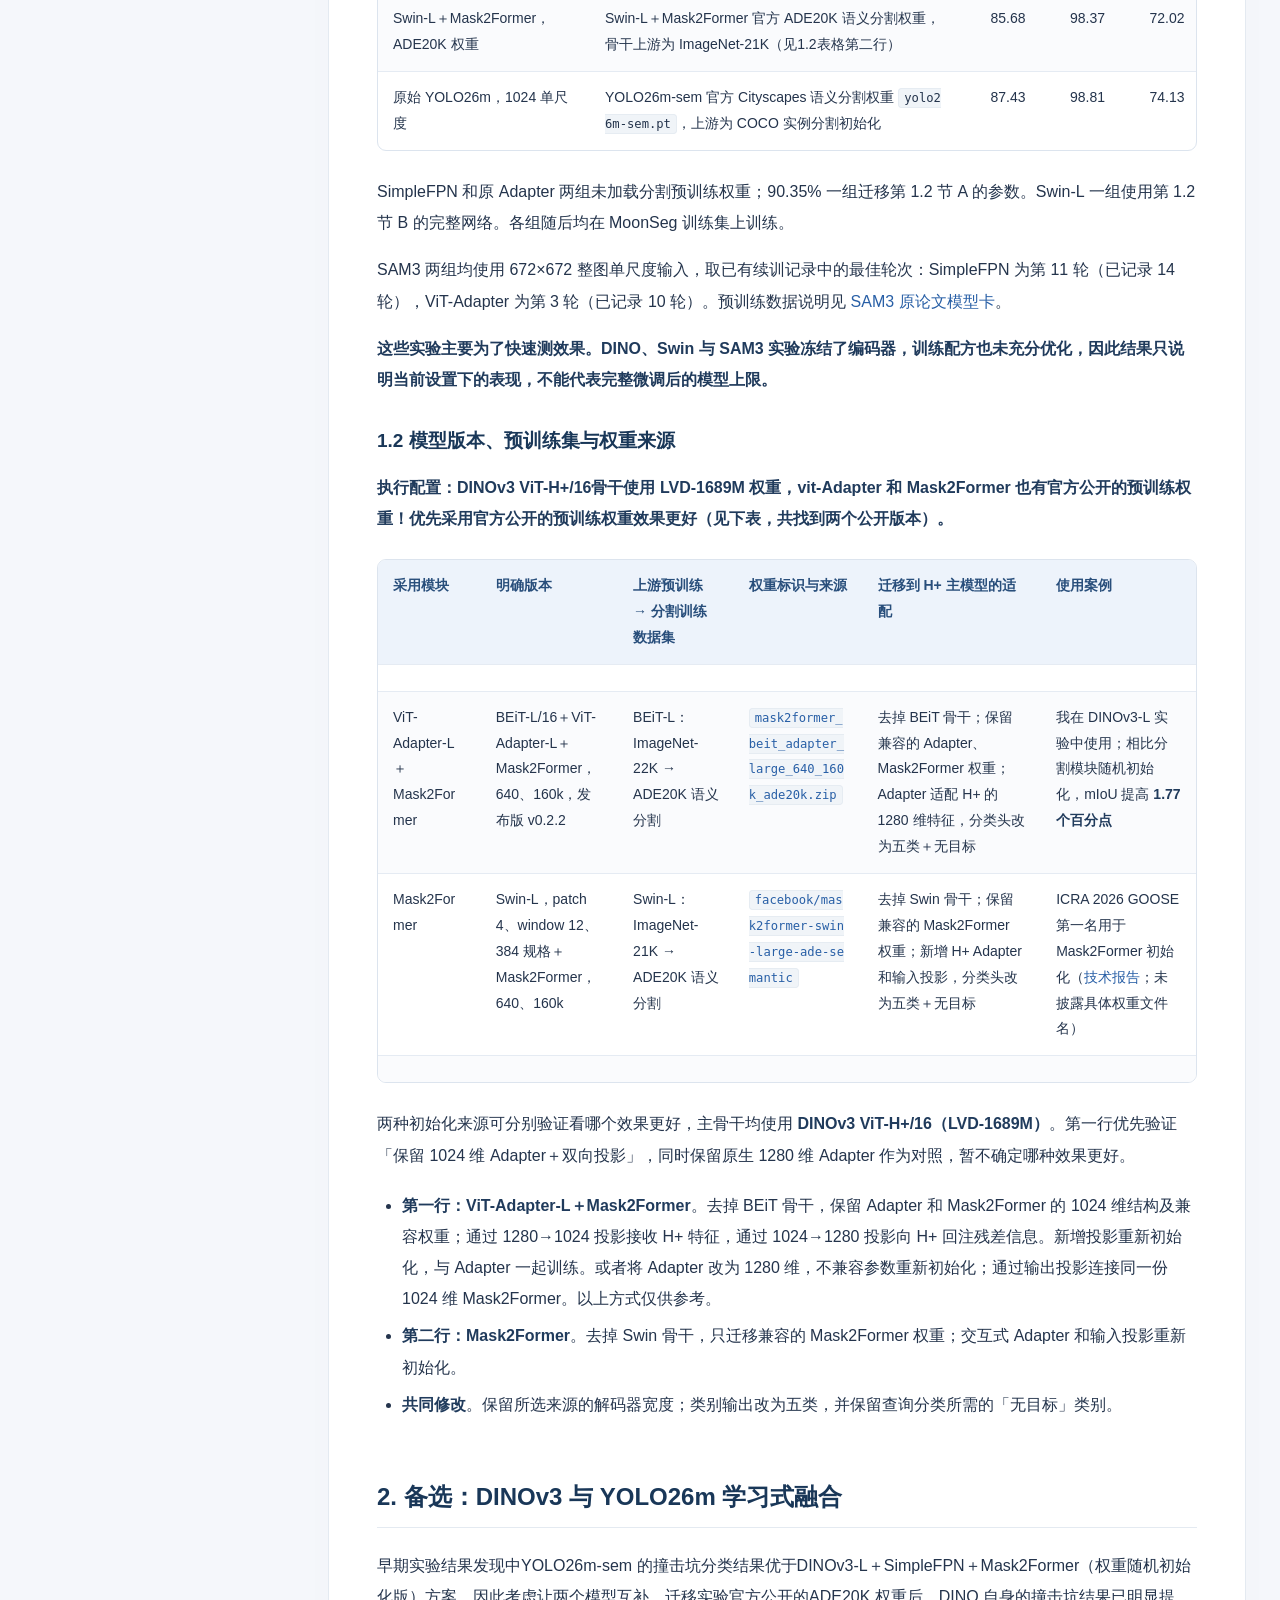
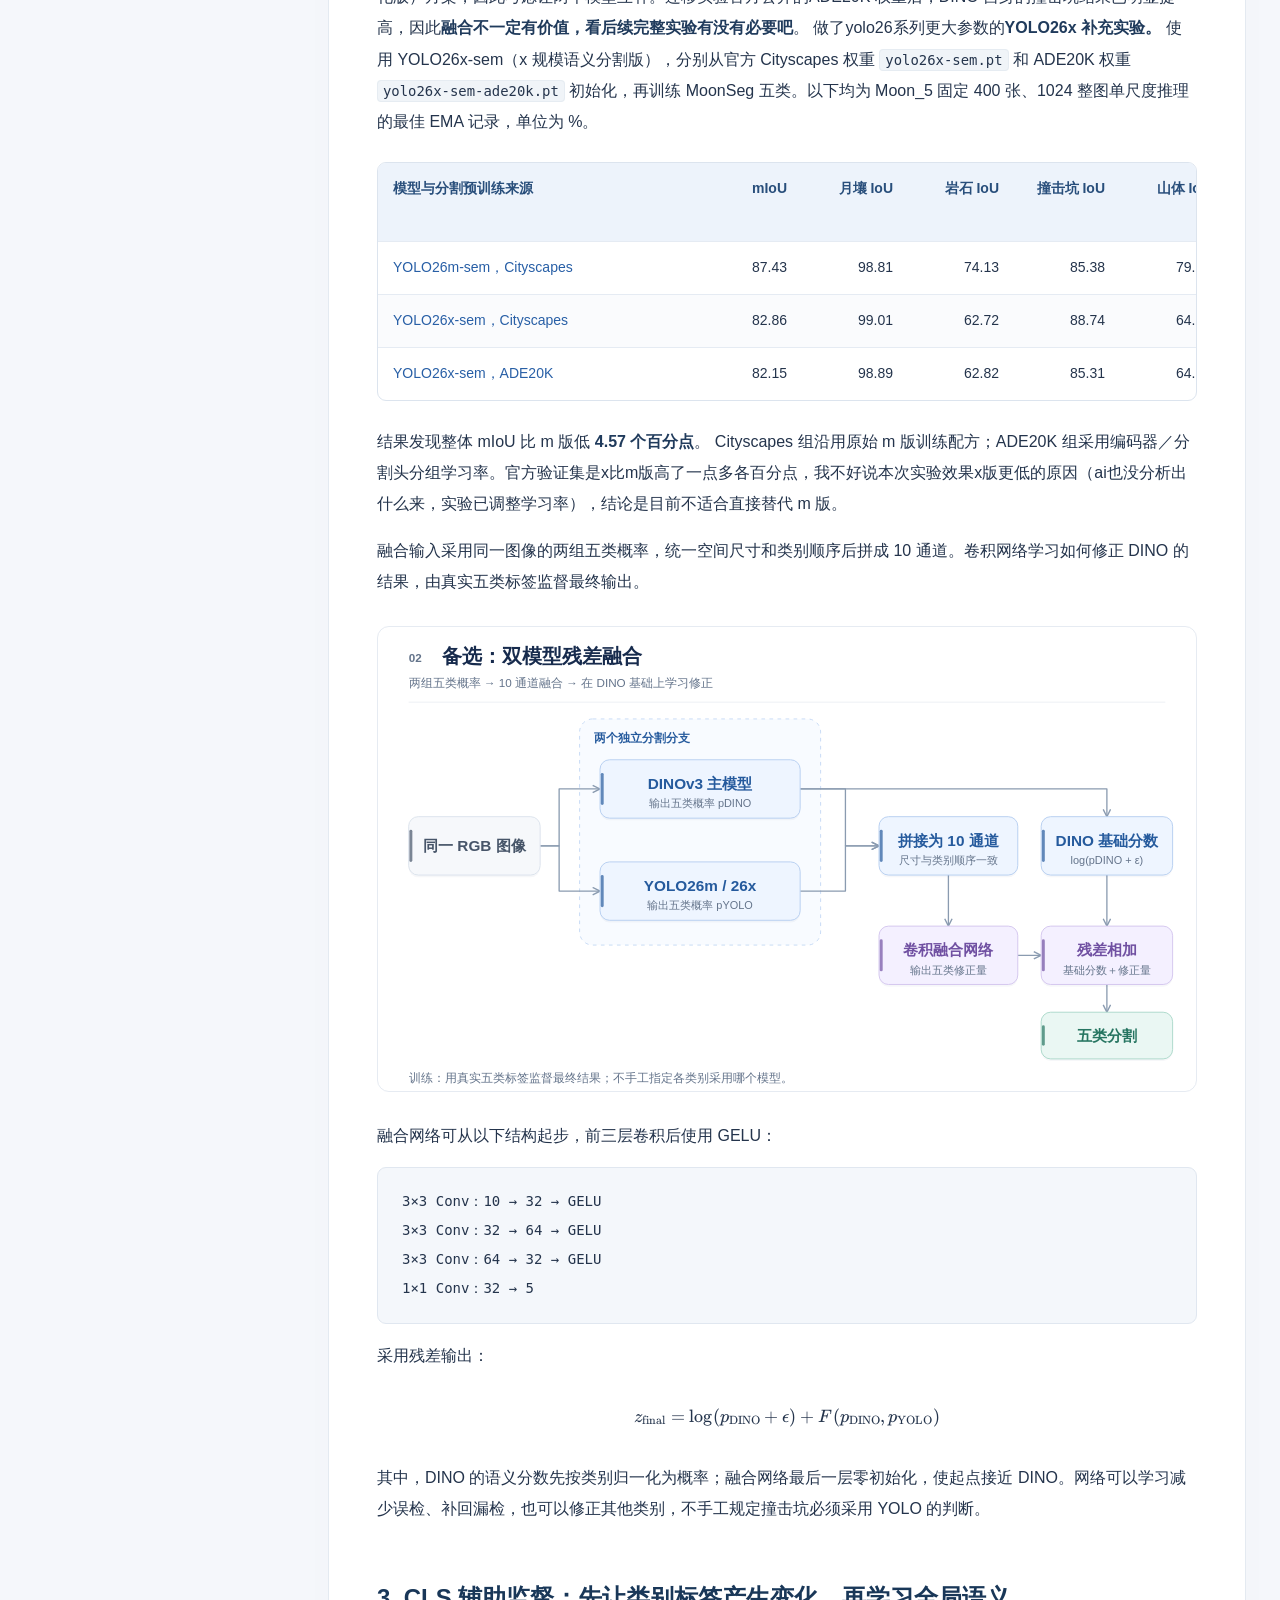
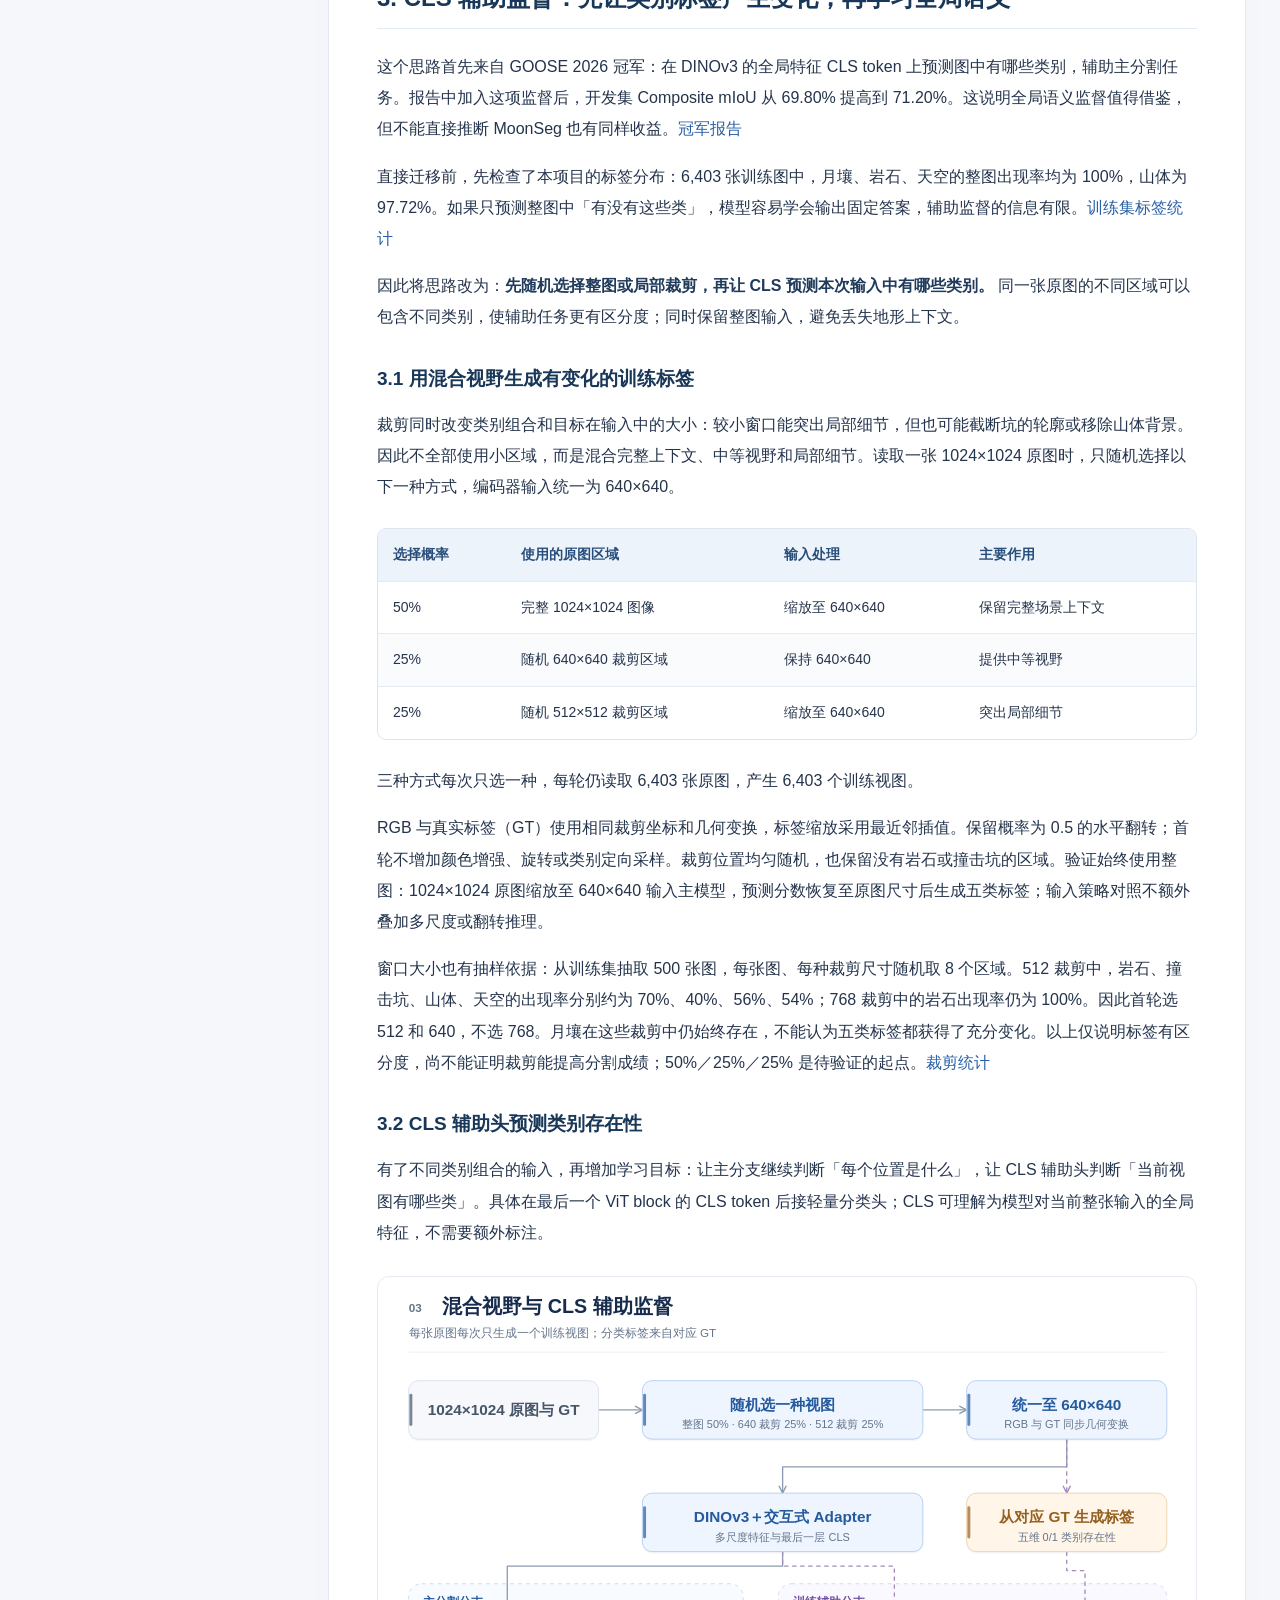
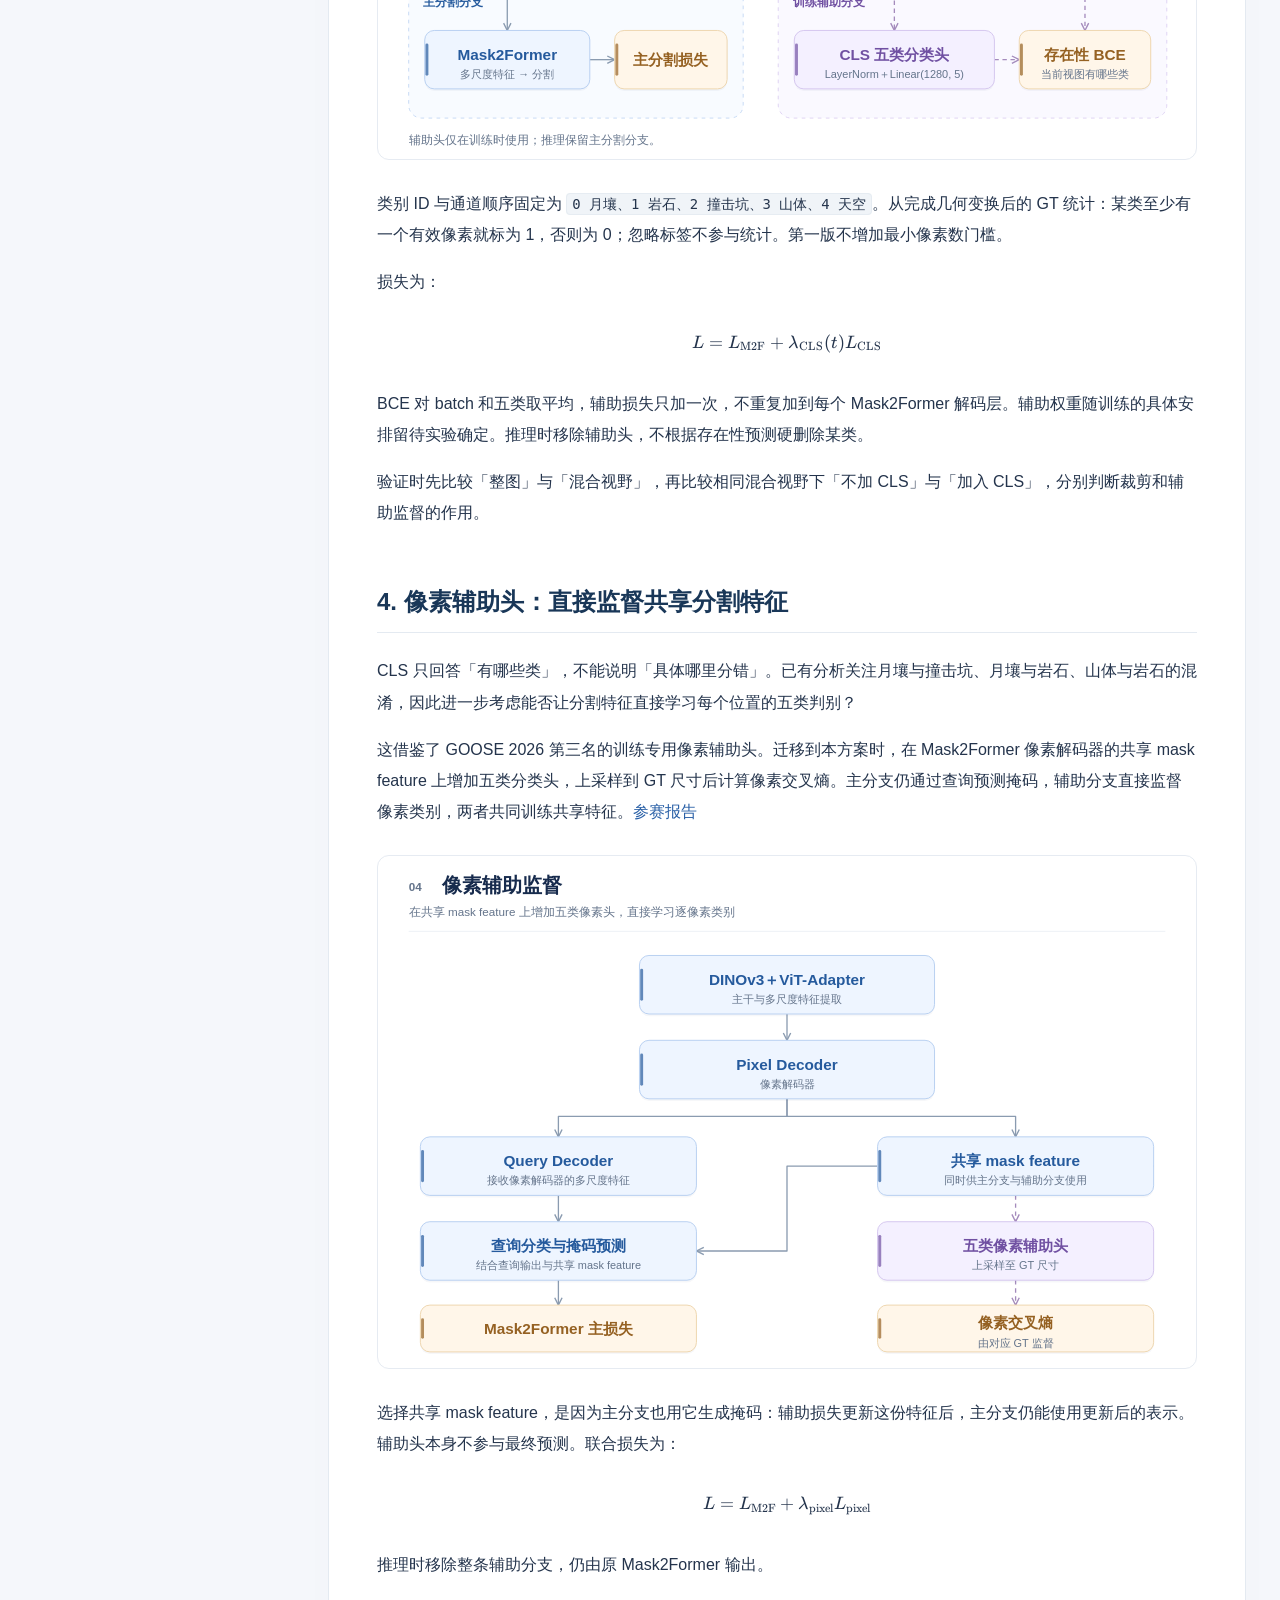
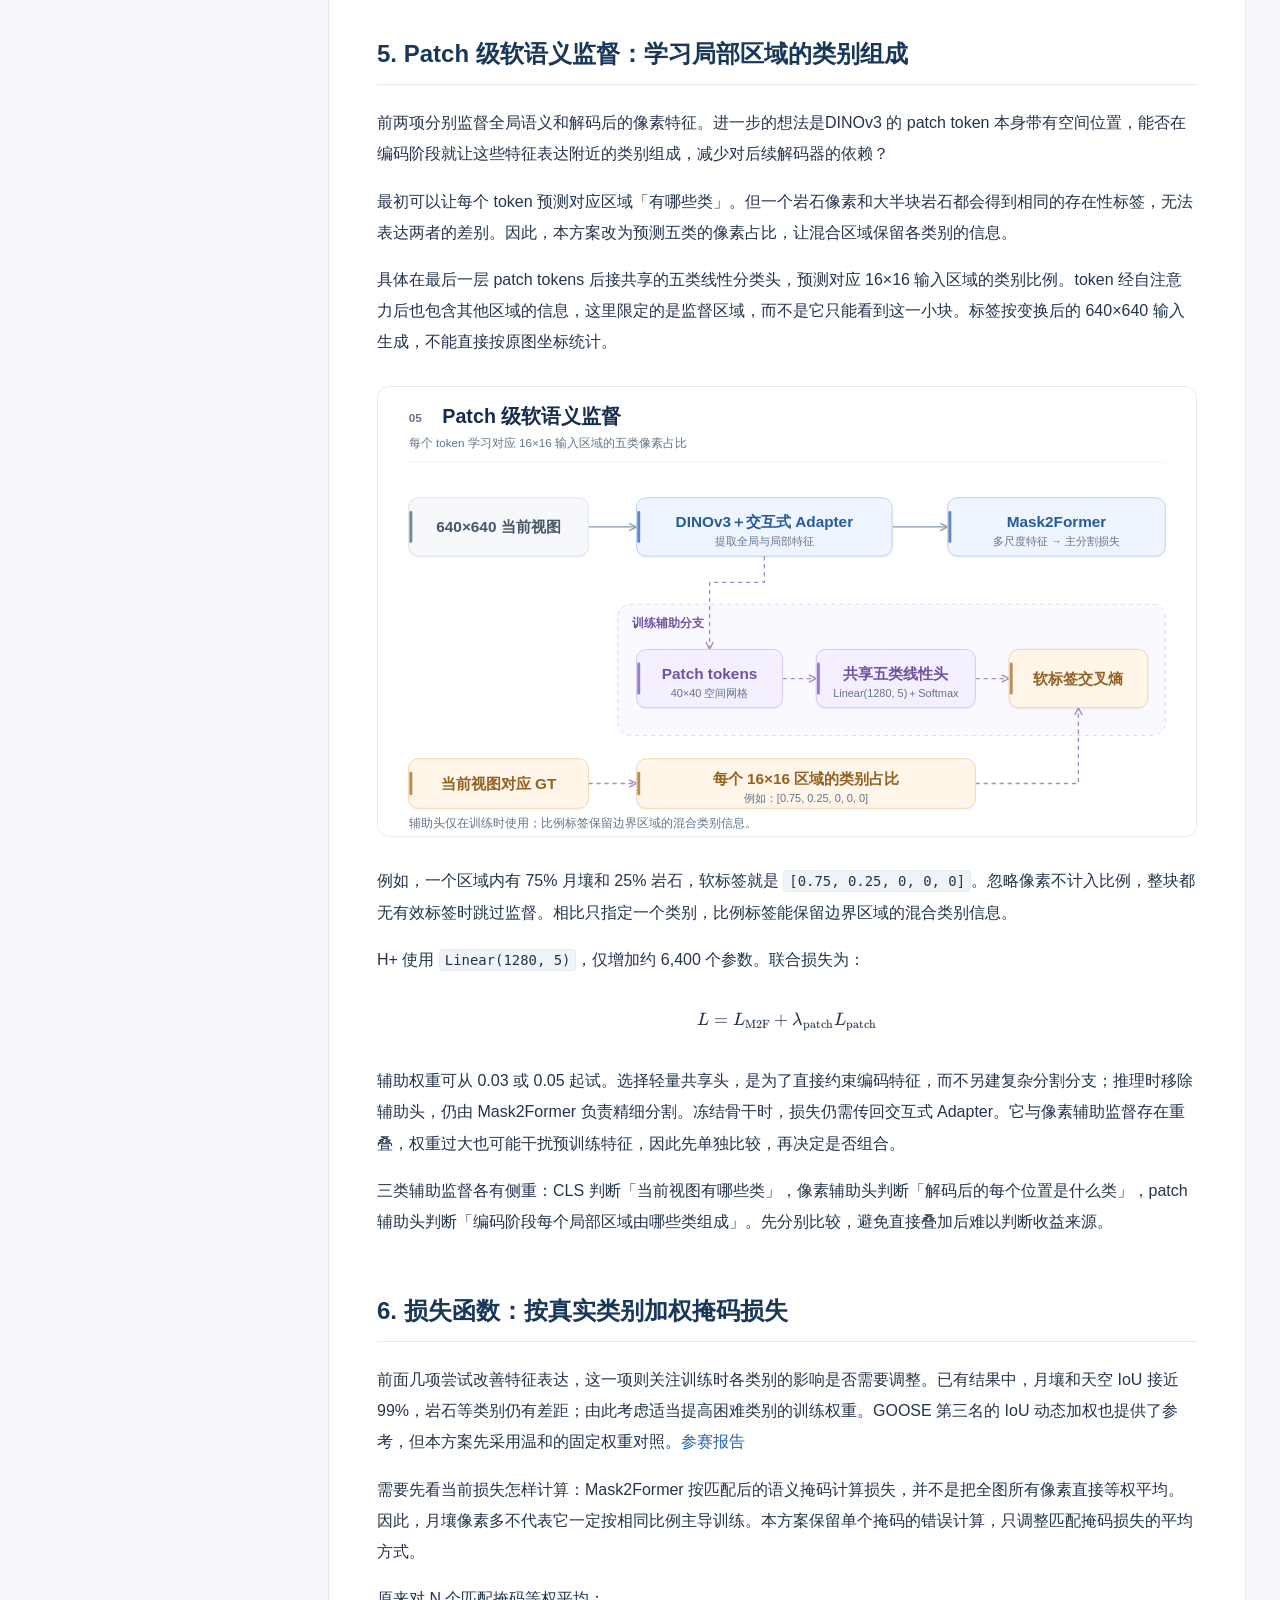
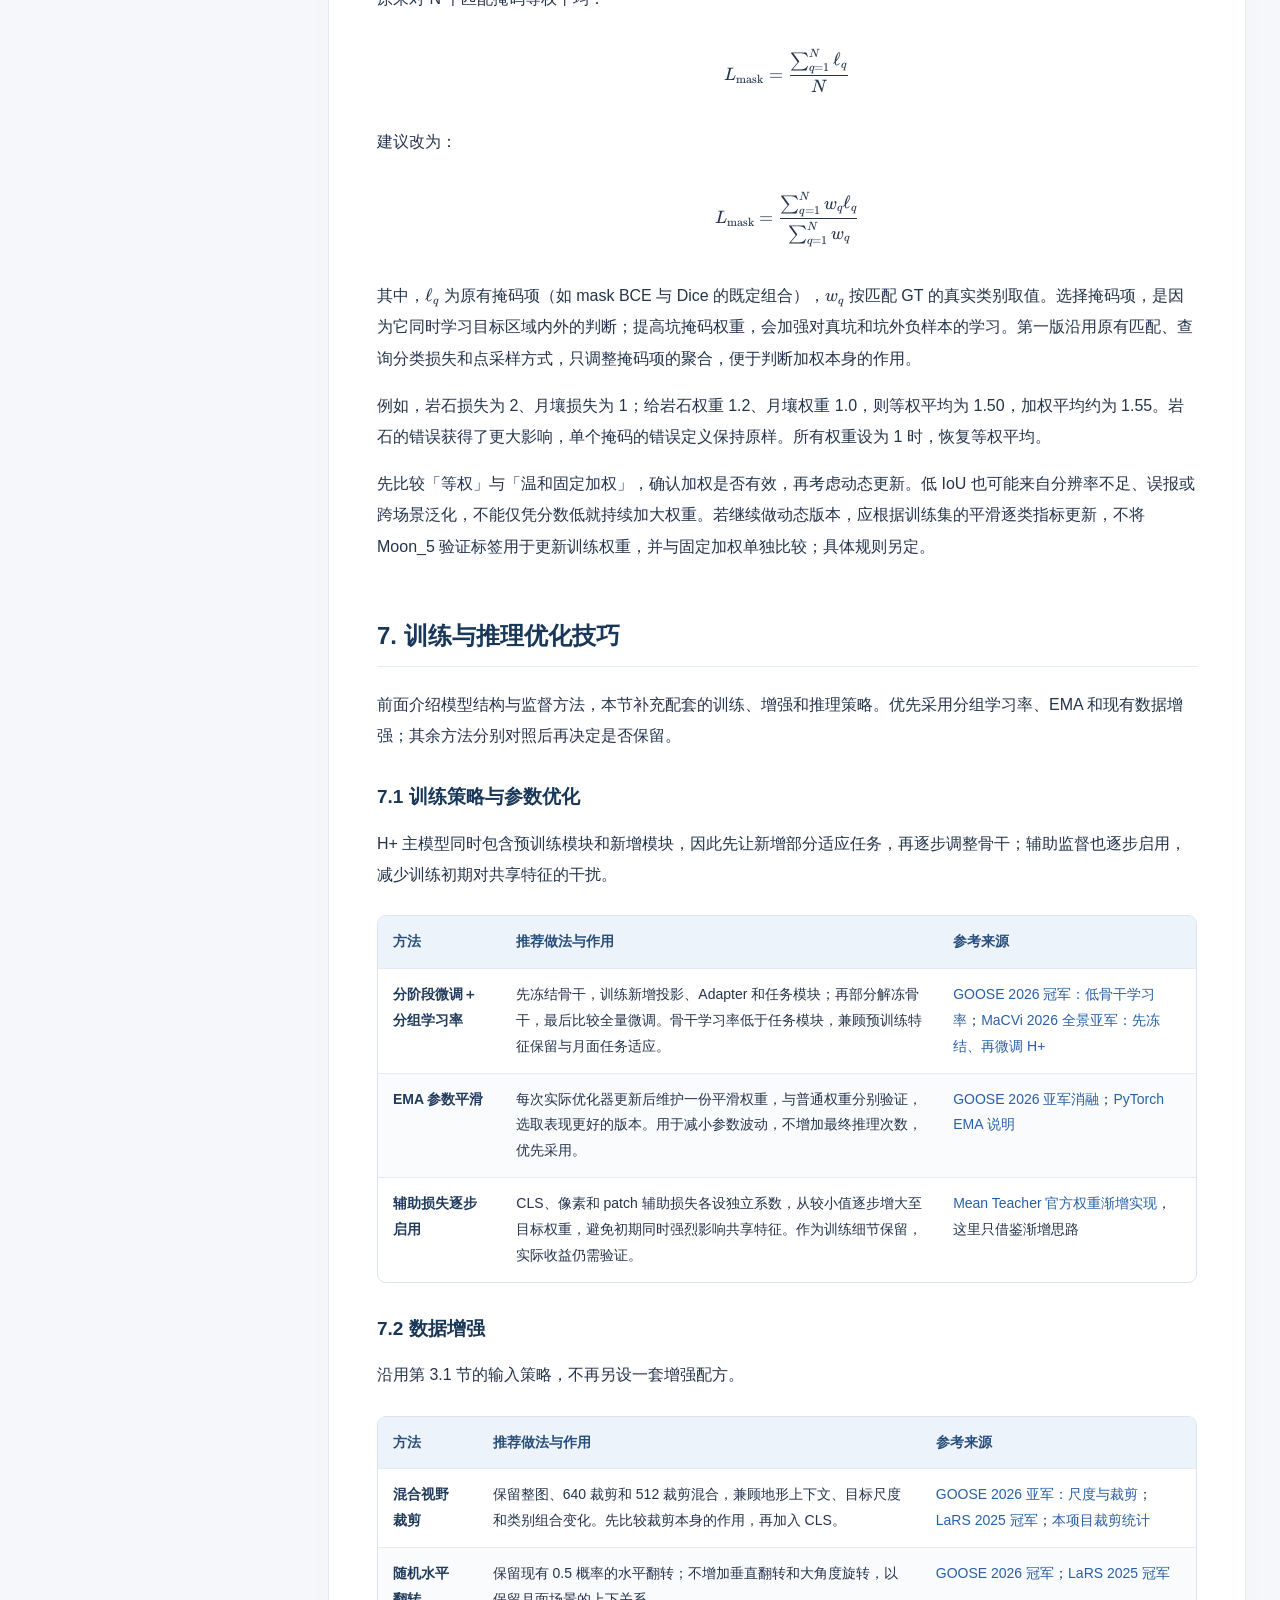
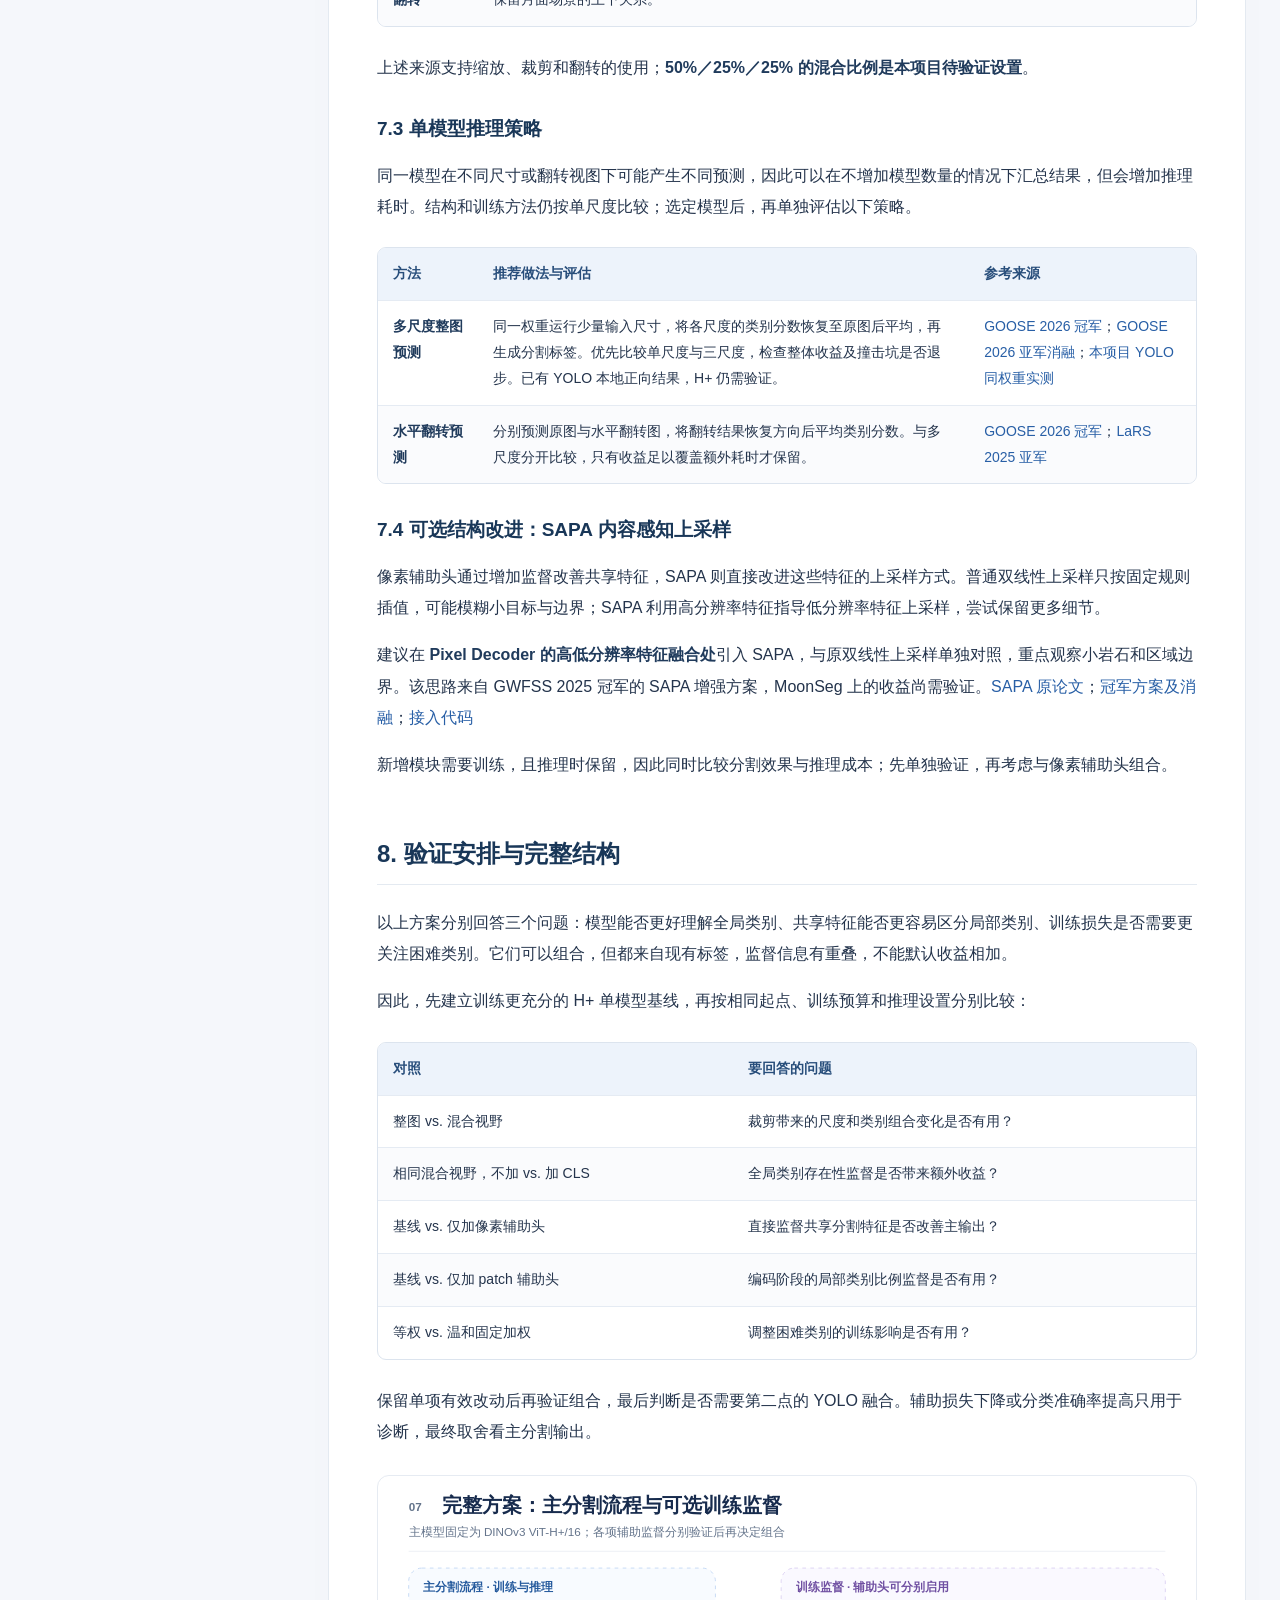
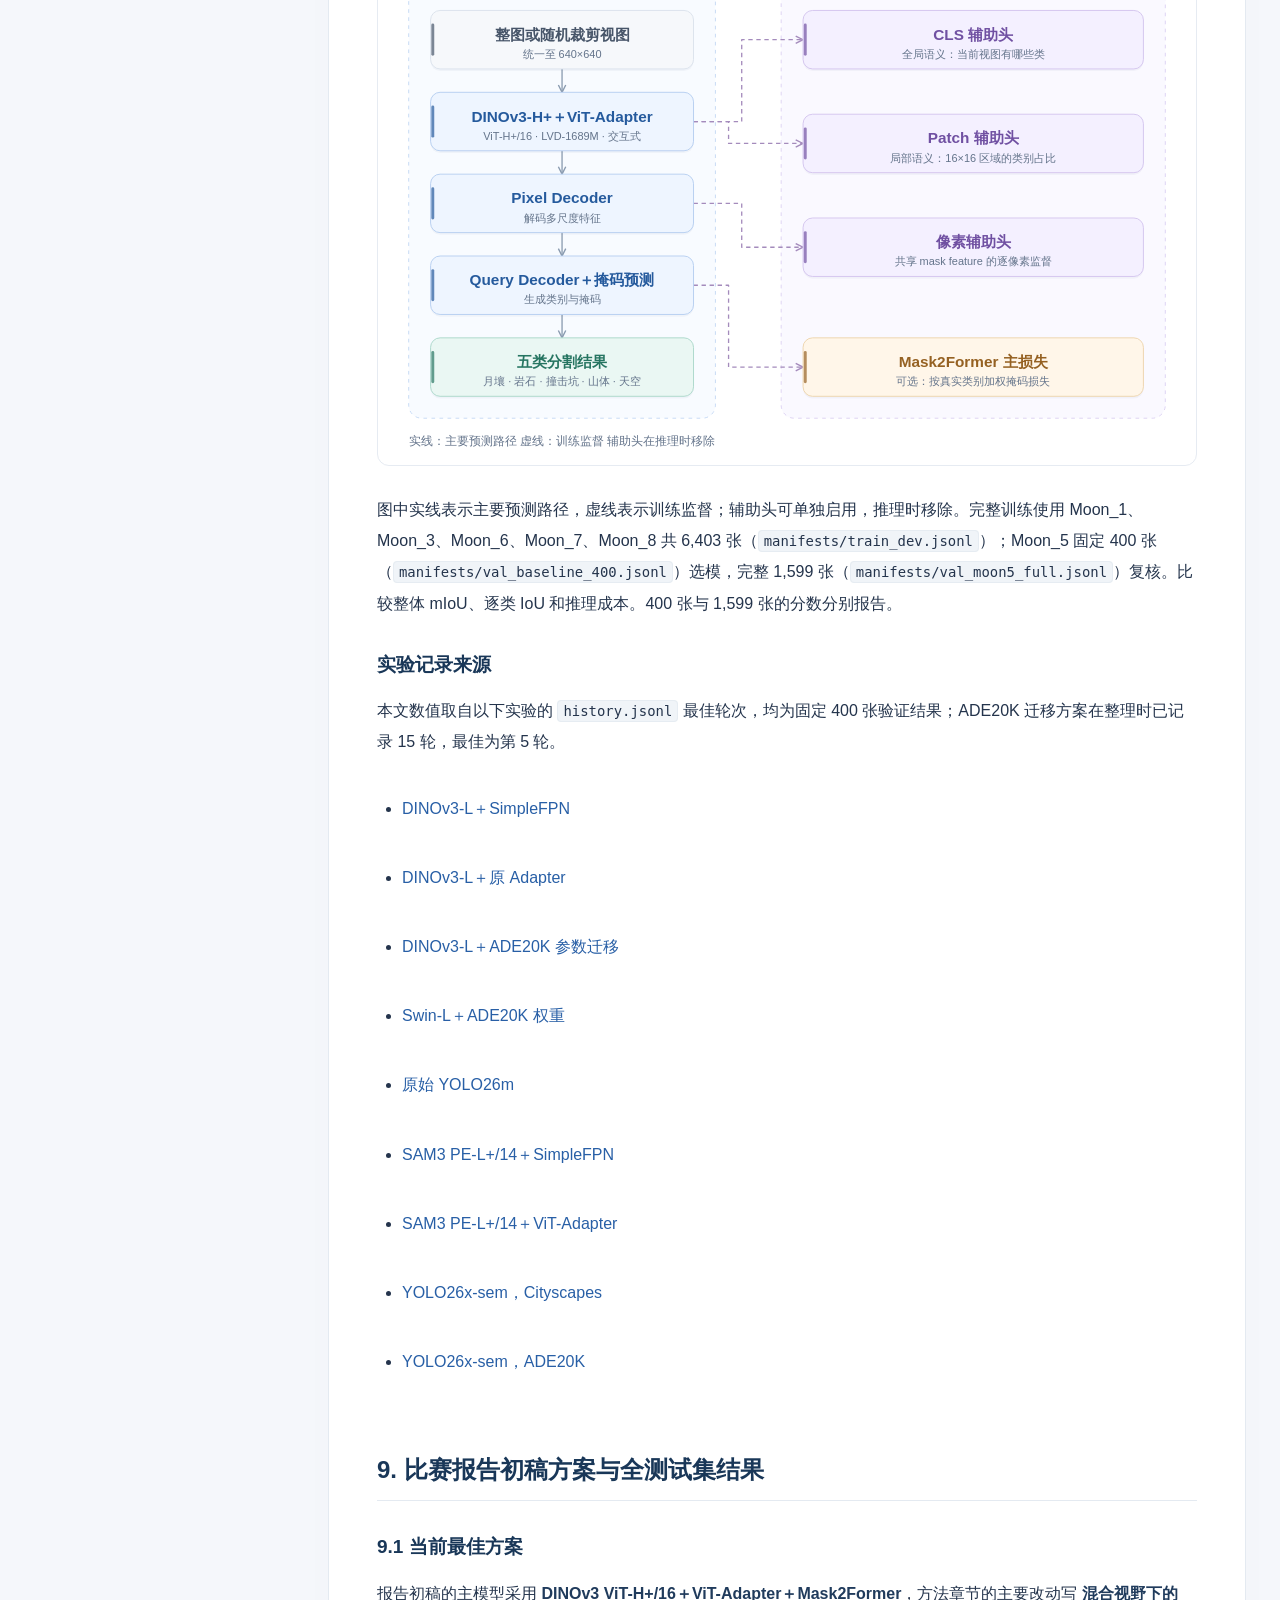
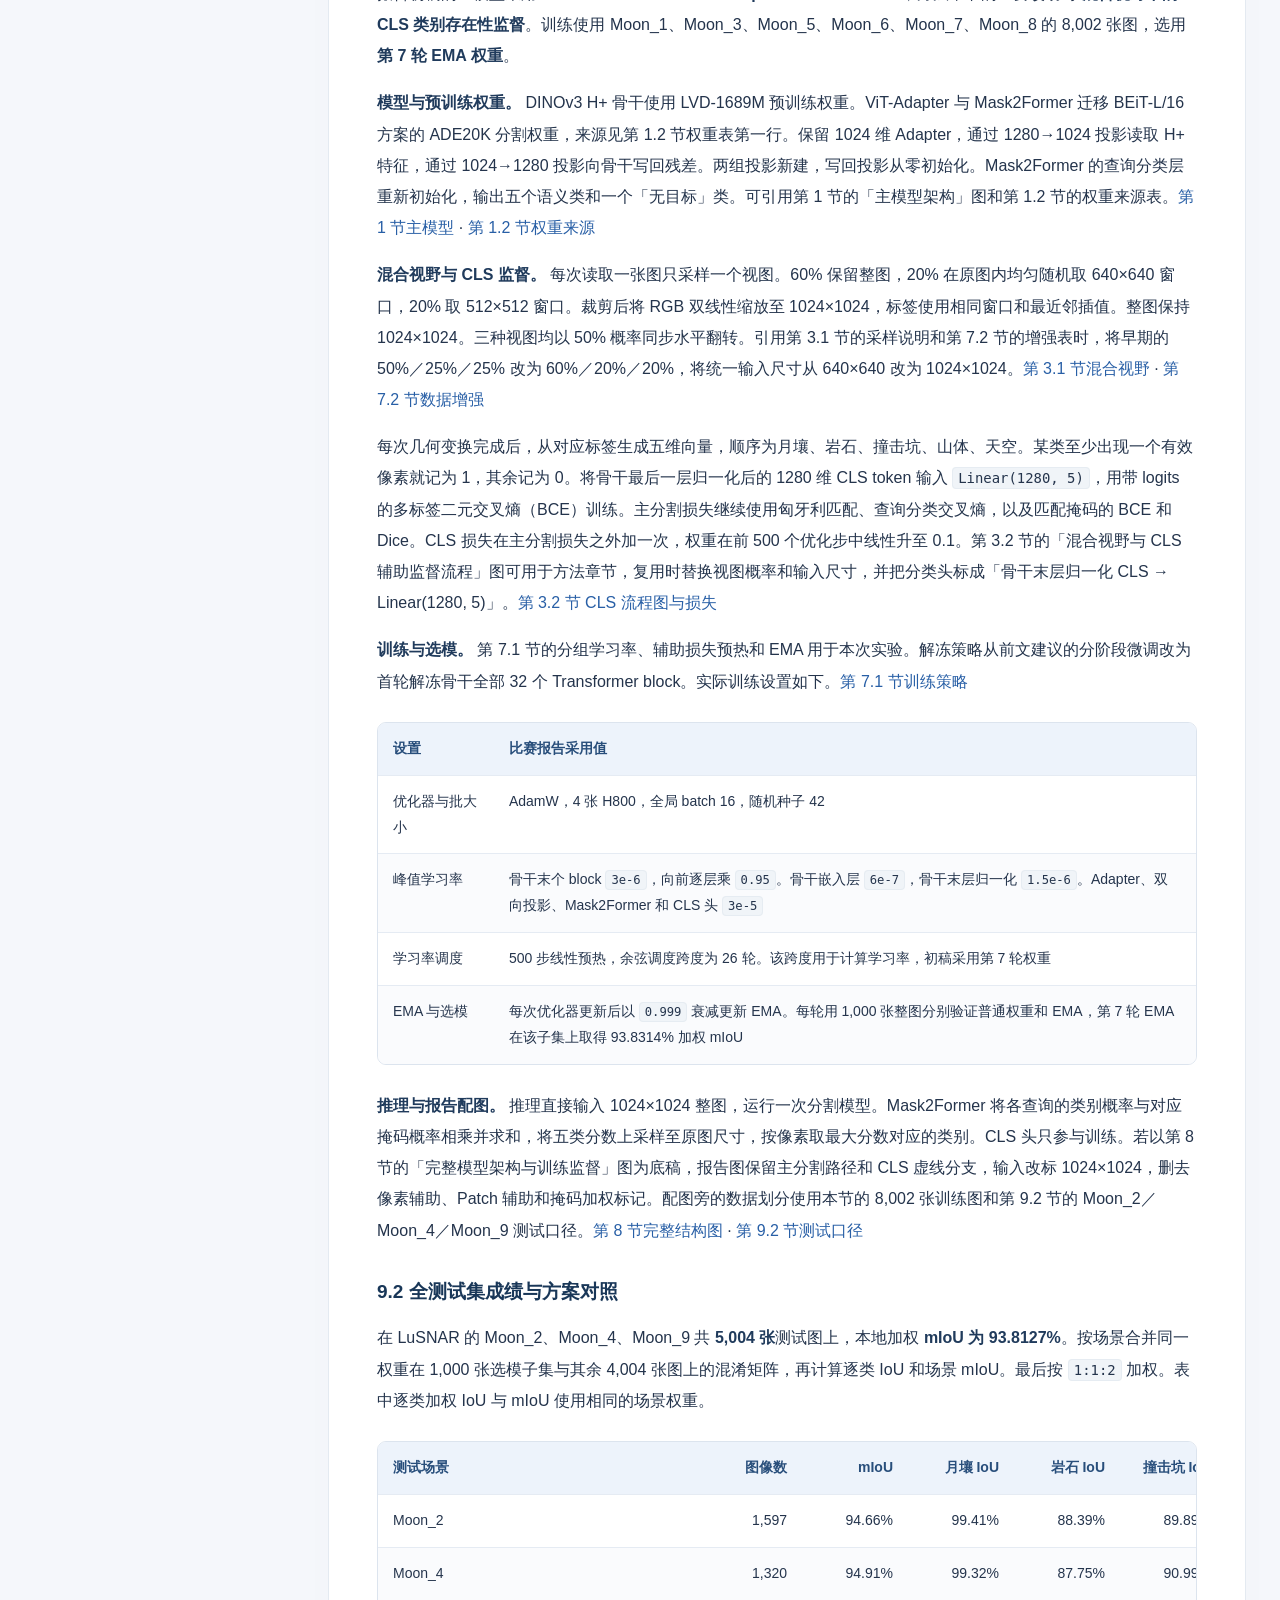
==== commit 792dbe09: "Expand the competition report outline and section references" ====
--- a/index.html
+++ b/index.html
@@ -463,9 +463,38 @@
 </ul>
 <h2 id="section-19">9. 比赛报告初稿方案与全测试集结果</h2>
 <h3 id="section-20">9.1 当前最佳方案</h3>
-<p>比赛报告初稿可采用 <strong>DINOv3 H+＋ViT-Adapter＋Mask2Former，加入混合视野下的 CLS 类别存在性监督</strong>。使用 Moon_1、Moon_3、Moon_5、Moon_6、Moon_7、Moon_8 的 8,002 张图训练。从预训练权重初始化，首轮起解冻全部 32 个骨干 block。骨干末层和任务模块的峰值学习率分别为 <code>3e-6</code> 和 <code>3e-5</code>。</p>
-<p>训练时以 60% 的概率使用整图，以 20% 的概率随机裁剪 640×640 区域，以 20% 的概率随机裁剪 512×512 区域。图像与标签使用同一裁剪窗口，统一缩放到 1024×1024。分类头从最后一层 CLS token 预测当前视野中五类各自是否出现，目标从变换后的分割标签生成，多标签二元交叉熵权重为 0.1。裁剪使同一场景的不同视野可以提供不同的类别组合，为共享骨干补充全局类别监督。</p>
-<p>推理使用 <strong>第 7 轮 EMA 权重</strong>，对整图做一次 1024×1024 单尺度预测。CLS 分类头仅参与训练，推理沿用分割路径。</p>
+<p>报告初稿的主模型采用 <strong>DINOv3 ViT-H+/16＋ViT-Adapter＋Mask2Former</strong>，方法章节的主要改动写 <strong>混合视野下的 CLS 类别存在性监督</strong>。训练使用 Moon_1、Moon_3、Moon_5、Moon_6、Moon_7、Moon_8 的 8,002 张图，选用 <strong>第 7 轮 EMA 权重</strong>。</p>
+<p><strong>模型与预训练权重。</strong> DINOv3 H+ 骨干使用 LVD-1689M 预训练权重。ViT-Adapter 与 Mask2Former 迁移 BEiT-L/16 方案的 ADE20K 分割权重，来源见第 1.2 节权重表第一行。保留 1024 维 Adapter，通过 1280→1024 投影读取 H+ 特征，通过 1024→1280 投影向骨干写回残差。两组投影新建，写回投影从零初始化。Mask2Former 的查询分类层重新初始化，输出五个语义类和一个「无目标」类。可引用第 1 节的「主模型架构」图和第 1.2 节的权重来源表。<a href="#section-2">第 1 节主模型</a> · <a href="#section-4">第 1.2 节权重来源</a></p>
+<p><strong>混合视野与 CLS 监督。</strong> 每次读取一张图只采样一个视图。60% 保留整图，20% 在原图内均匀随机取 640×640 窗口，20% 取 512×512 窗口。裁剪后将 RGB 双线性缩放至 1024×1024，标签使用相同窗口和最近邻插值。整图保持 1024×1024。三种视图均以 50% 概率同步水平翻转。引用第 3.1 节的采样说明和第 7.2 节的增强表时，将早期的 50%／25%／25% 改为 60%／20%／20%，将统一输入尺寸从 640×640 改为 1024×1024。<a href="#section-7">第 3.1 节混合视野</a> · <a href="#section-14">第 7.2 节数据增强</a></p>
+<p>每次几何变换完成后，从对应标签生成五维向量，顺序为月壤、岩石、撞击坑、山体、天空。某类至少出现一个有效像素就记为 1，其余记为 0。将骨干最后一层归一化后的 1280 维 CLS token 输入 <code>Linear(1280, 5)</code>，用带 logits 的多标签二元交叉熵（BCE）训练。主分割损失继续使用匈牙利匹配、查询分类交叉熵，以及匹配掩码的 BCE 和 Dice。CLS 损失在主分割损失之外加一次，权重在前 500 个优化步中线性升至 0.1。第 3.2 节的「混合视野与 CLS 辅助监督流程」图可用于方法章节，复用时替换视图概率和输入尺寸，并把分类头标成「骨干末层归一化 CLS → Linear(1280, 5)」。<a href="#section-8">第 3.2 节 CLS 流程图与损失</a></p>
+<p><strong>训练与选模。</strong> 第 7.1 节的分组学习率、辅助损失预热和 EMA 用于本次实验。解冻策略从前文建议的分阶段微调改为首轮解冻骨干全部 32 个 Transformer block。实际训练设置如下。<a href="#section-13">第 7.1 节训练策略</a></p>
+<div class="table-wrap"><table>
+<thead>
+<tr>
+<th>设置</th>
+<th>比赛报告采用值</th>
+</tr>
+</thead>
+<tbody>
+<tr>
+<td>优化器与批大小</td>
+<td>AdamW，4 张 H800，全局 batch 16，随机种子 42</td>
+</tr>
+<tr>
+<td>峰值学习率</td>
+<td>骨干末个 block <code>3e-6</code>，向前逐层乘 <code>0.95</code>。骨干嵌入层 <code>6e-7</code>，骨干末层归一化 <code>1.5e-6</code>。Adapter、双向投影、Mask2Former 和 CLS 头 <code>3e-5</code></td>
+</tr>
+<tr>
+<td>学习率调度</td>
+<td>500 步线性预热，余弦调度跨度为 26 轮。该跨度用于计算学习率，初稿采用第 7 轮权重</td>
+</tr>
+<tr>
+<td>EMA 与选模</td>
+<td>每次优化器更新后以 <code>0.999</code> 衰减更新 EMA。每轮用 1,000 张整图分别验证普通权重和 EMA，第 7 轮 EMA 在该子集上取得 93.8314% 加权 mIoU</td>
+</tr>
+</tbody>
+</table></div>
+<p><strong>推理与报告配图。</strong> 推理直接输入 1024×1024 整图，运行一次分割模型。Mask2Former 将各查询的类别概率与对应掩码概率相乘并求和，将五类分数上采样至原图尺寸，按像素取最大分数对应的类别。CLS 头只参与训练。若以第 8 节的「完整模型架构与训练监督」图为底稿，报告图保留主分割路径和 CLS 虚线分支，输入改标 1024×1024，删去像素辅助、Patch 辅助和掩码加权标记。配图旁的数据划分使用本节的 8,002 张训练图和第 9.2 节的 Moon_2／Moon_4／Moon_9 测试口径。<a href="#section-17">第 8 节完整结构图</a> · <a href="#section-21">第 9.2 节测试口径</a></p>
 <h3 id="section-21">9.2 全测试集成绩与方案对照</h3>
 <p>在 LuSNAR 的 Moon_2、Moon_4、Moon_9 共 <strong>5,004 张</strong>测试图上，本地加权 <strong>mIoU 为 93.8127%</strong>。按场景合并同一权重在 1,000 张选模子集与其余 4,004 张图上的混淆矩阵，再计算逐类 IoU 和场景 mIoU。最后按 <code>1:1:2</code> 加权。表中逐类加权 IoU 与 mIoU 使用相同的场景权重。</p>
 <div class="table-wrap"><table>
@@ -524,12 +553,62 @@
 </tr>
 </tbody>
 </table></div>
-<p>按同样的全测试口径，纯分割训练的候选权重为 <strong>93.25%</strong>，仅加像素辅助监督为 <strong>93.09%</strong>，仅加 Patch 软标签监督为 <strong>92.94%</strong>，低骨干学习率下组合像素辅助、Patch 软标签和撞击坑掩码加权为 <strong>92.75%</strong>。当前 CLS 方案比纯分割候选高 <strong>0.56 个百分点</strong>，其中 Moon_9 撞击坑 IoU 从 <strong>81.20%</strong> 升至 <strong>84.11%</strong>。这些结果比较的是各方案已选权重的完整配方，可作为初稿采用 CLS 的依据。全测试包含选模用的 1,000 张图，表中数值为本地评测，正式成绩以比赛提交评测为准。</p>
+<p>下表比较各配方已选权重在相同 5,004 张测试图上的结果。表中的辅助项权重为预热结束后的设定值。</p>
+<div class="table-wrap"><table>
+<thead>
+<tr>
+<th>训练方案</th>
+<th>实际改动</th>
+<th>评测权重</th>
+<th style="text-align:right">全测试加权 mIoU</th>
+<th style="text-align:right">Moon_9 撞击坑 IoU</th>
+</tr>
+</thead>
+<tbody>
+<tr>
+<td><strong>混合视野＋CLS</strong></td>
+<td>40% 随机裁 640 或 512，CLS BCE 权重 <code>0.1</code></td>
+<td><strong>第 7 轮 EMA</strong></td>
+<td style="text-align:right"><strong>93.81%</strong></td>
+<td style="text-align:right"><strong>84.11%</strong></td>
+</tr>
+<tr>
+<td>纯分割</td>
+<td>20% 随机裁 768，使用 Mask2Former 基础损失</td>
+<td>第 9 轮 EMA</td>
+<td style="text-align:right">93.25%</td>
+<td style="text-align:right">81.20%</td>
+</tr>
+<tr>
+<td>像素辅助</td>
+<td>在共享 mask feature 上加五类像素分类，权重 <code>0.1</code>。<a href="#section-9">第 4 节</a></td>
+<td>第 10 轮 EMA</td>
+<td style="text-align:right">93.09%</td>
+<td style="text-align:right">80.19%</td>
+</tr>
+<tr>
+<td>Patch 软标签</td>
+<td>用 16×16 区域的五类像素比例监督 patch token，权重 <code>0.05</code>。<a href="#section-10">第 5 节</a></td>
+<td>第 8 轮 EMA</td>
+<td style="text-align:right">92.94%</td>
+<td style="text-align:right">79.33%</td>
+</tr>
+<tr>
+<td>低学习率组合</td>
+<td>像素辅助 <code>0.1</code>、Patch 软标签 <code>0.05</code>，撞击坑掩码 BCE 与 Dice 加权 <code>1.15</code>，骨干末层峰值学习率 <code>3e-7</code>。<a href="#section-11">第 6 节</a></td>
+<td>第 5 轮普通权重</td>
+<td style="text-align:right">92.75%</td>
+<td style="text-align:right">80.54%</td>
+</tr>
+</tbody>
+</table></div>
+<p>混合视野＋CLS 比纯分割方案的加权 mIoU 高 <strong>0.56 个百分点</strong>，Moon_9 撞击坑 IoU 高 <strong>2.90 个百分点</strong>。这组比较同时改变了裁剪概率、裁剪窗口和训练监督，适合报告整套配方的收益。若要量化 CLS 的单独贡献，需要在同一 60%／20%／20% 裁剪配置下增设纯分割对照。全测试包含选模用的 1,000 张图，表中数值为本地评测，正式成绩以比赛提交评测为准。</p>
 <h3 id="section-22">9.3 后续实验</h3>
 <ol>
-<li>保留 CLS，调整随机裁剪的触发概率和裁剪窗口尺寸范围，观察整图上下文与局部细节对逐类 IoU 的影响。</li>
-<li>在 CLS 方案上逐项叠加像素辅助监督、Patch 软标签或撞击坑掩码加权，比较它们与 CLS 同时使用时的表现。</li>
-<li>用同一权重评估测试时增强（TTA），分别检查多尺度整图和水平翻转的收益、耗时及正式提交规则。视边界效果，考虑在 Pixel Decoder 加入 SAPA 内容感知上采样，重点检查小岩石和撞击坑边缘。</li>
+<li><strong>调整裁剪概率和窗口范围。</strong> 从 40% 裁剪概率和 512／640 两档窗口起步，先固定窗口比较裁剪频率，再固定裁剪频率比较窗口尺寸。保留 1024×1024 的实际输入，跟踪岩石、撞击坑和山体 IoU，观察局部细节与完整地形上下文的取舍。<a href="#section-7">第 3.1 节裁剪抽样依据</a></li>
+<li><strong>尝试与 CLS 组合。</strong> 以混合视野＋CLS 为对照，分别叠加共享 mask feature 的五类像素监督、patch token 的区域类别比例监督和撞击坑掩码 BCE／Dice 加权。先比较单项叠加的结果，再决定保留哪些组合。<a href="#section-9">第 4 节像素辅助</a> · <a href="#section-10">第 5 节 Patch 软标签</a> · <a href="#section-11">第 6 节掩码加权</a></li>
+<li><strong>评估测试时增强（TTA）。</strong> 固定权重，以单尺度整图作为对照，分别评估多尺度整图和水平翻转。各视图类别分数先还原到相同尺寸和方向，再平均并生成标签。比较加权 mIoU、逐类 IoU 和单图耗时，提交设置按比赛规则确认。<a href="#section-15">第 7.3 节单模型推理</a></li>
+<li><strong>视边界误差尝试 SAPA。</strong> 在 Pixel Decoder 的高低分辨率特征融合处用 SAPA 替换双线性上采样，先和原结构单独比较，重点核对小岩石和撞击坑边缘的分割变化。<a href="#section-16">第 7.4 节 SAPA 接入位置</a></li>
 </ol>
 </article></main></div>
 <dialog id="image-dialog"><button id="close-image" aria-label="关闭架构图">×</button><img alt="架构图放大预览"></dialog><script src="app.js"></script></body></html>
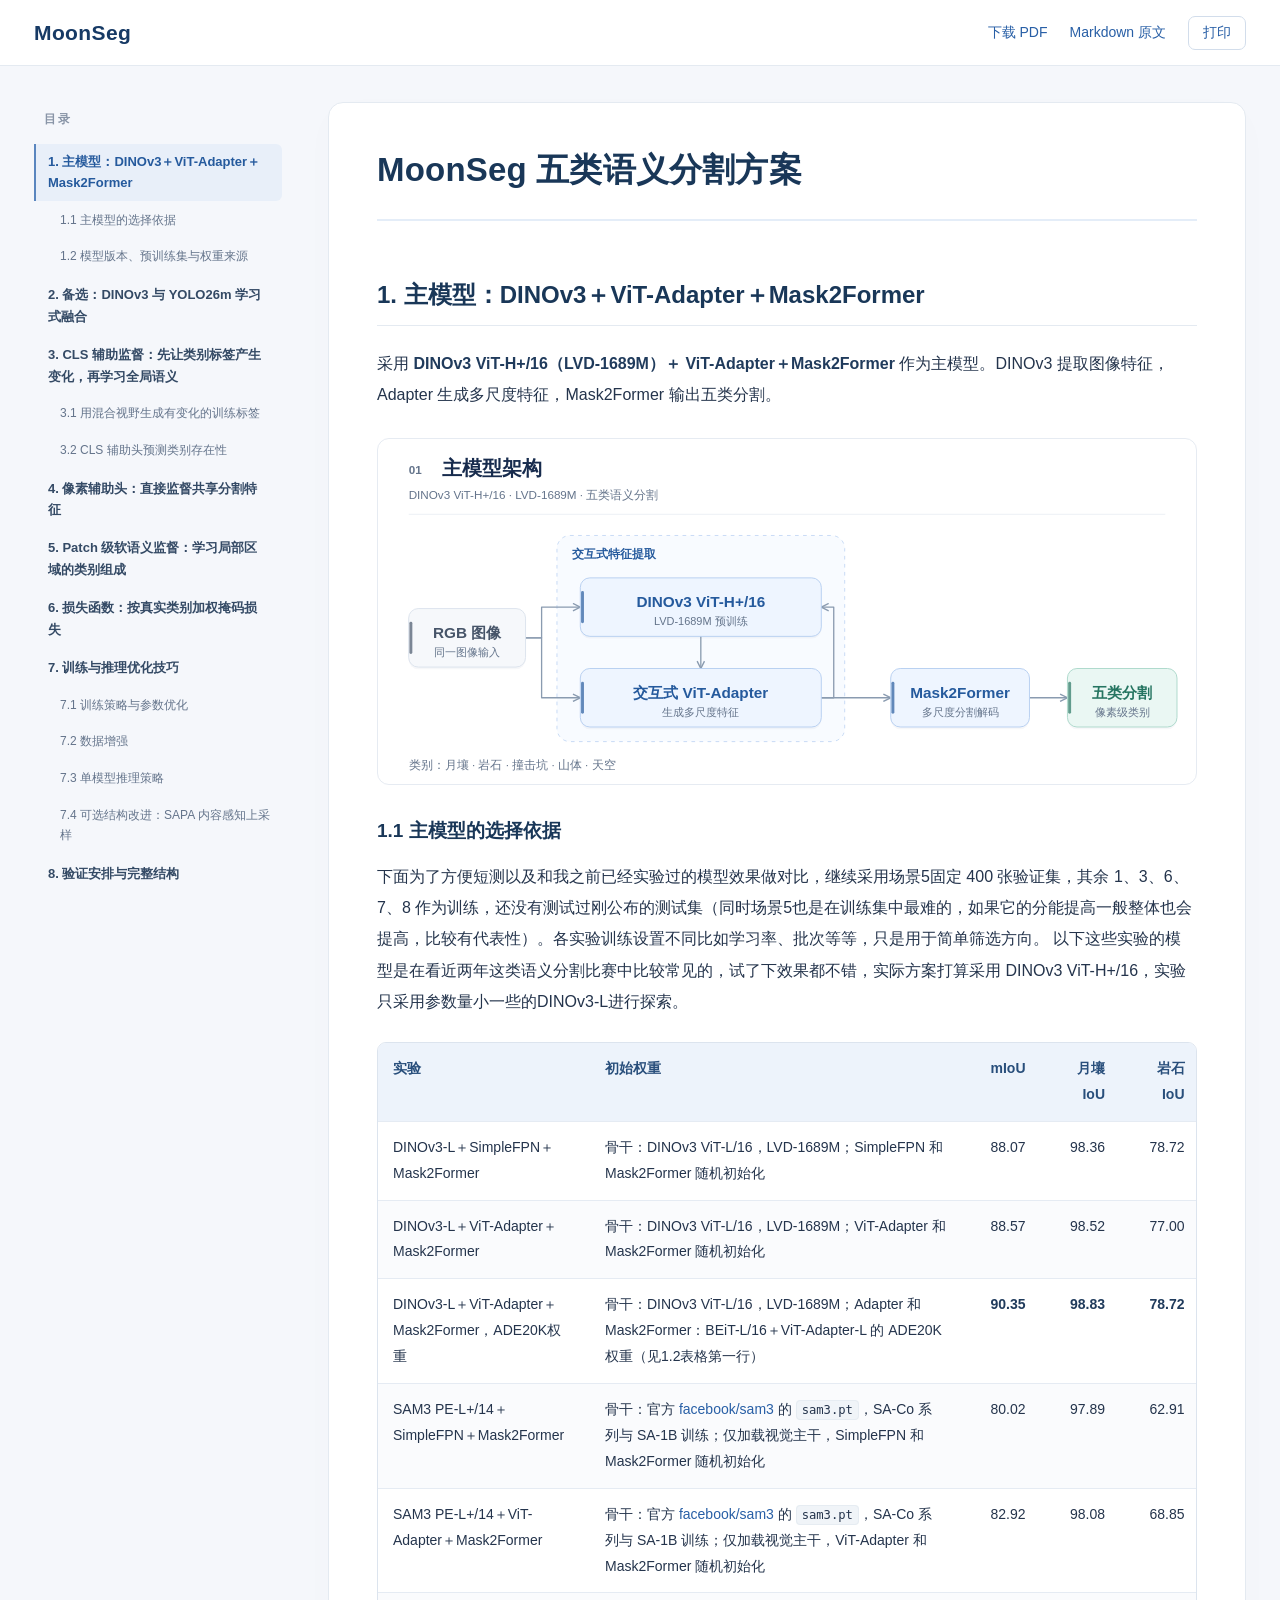
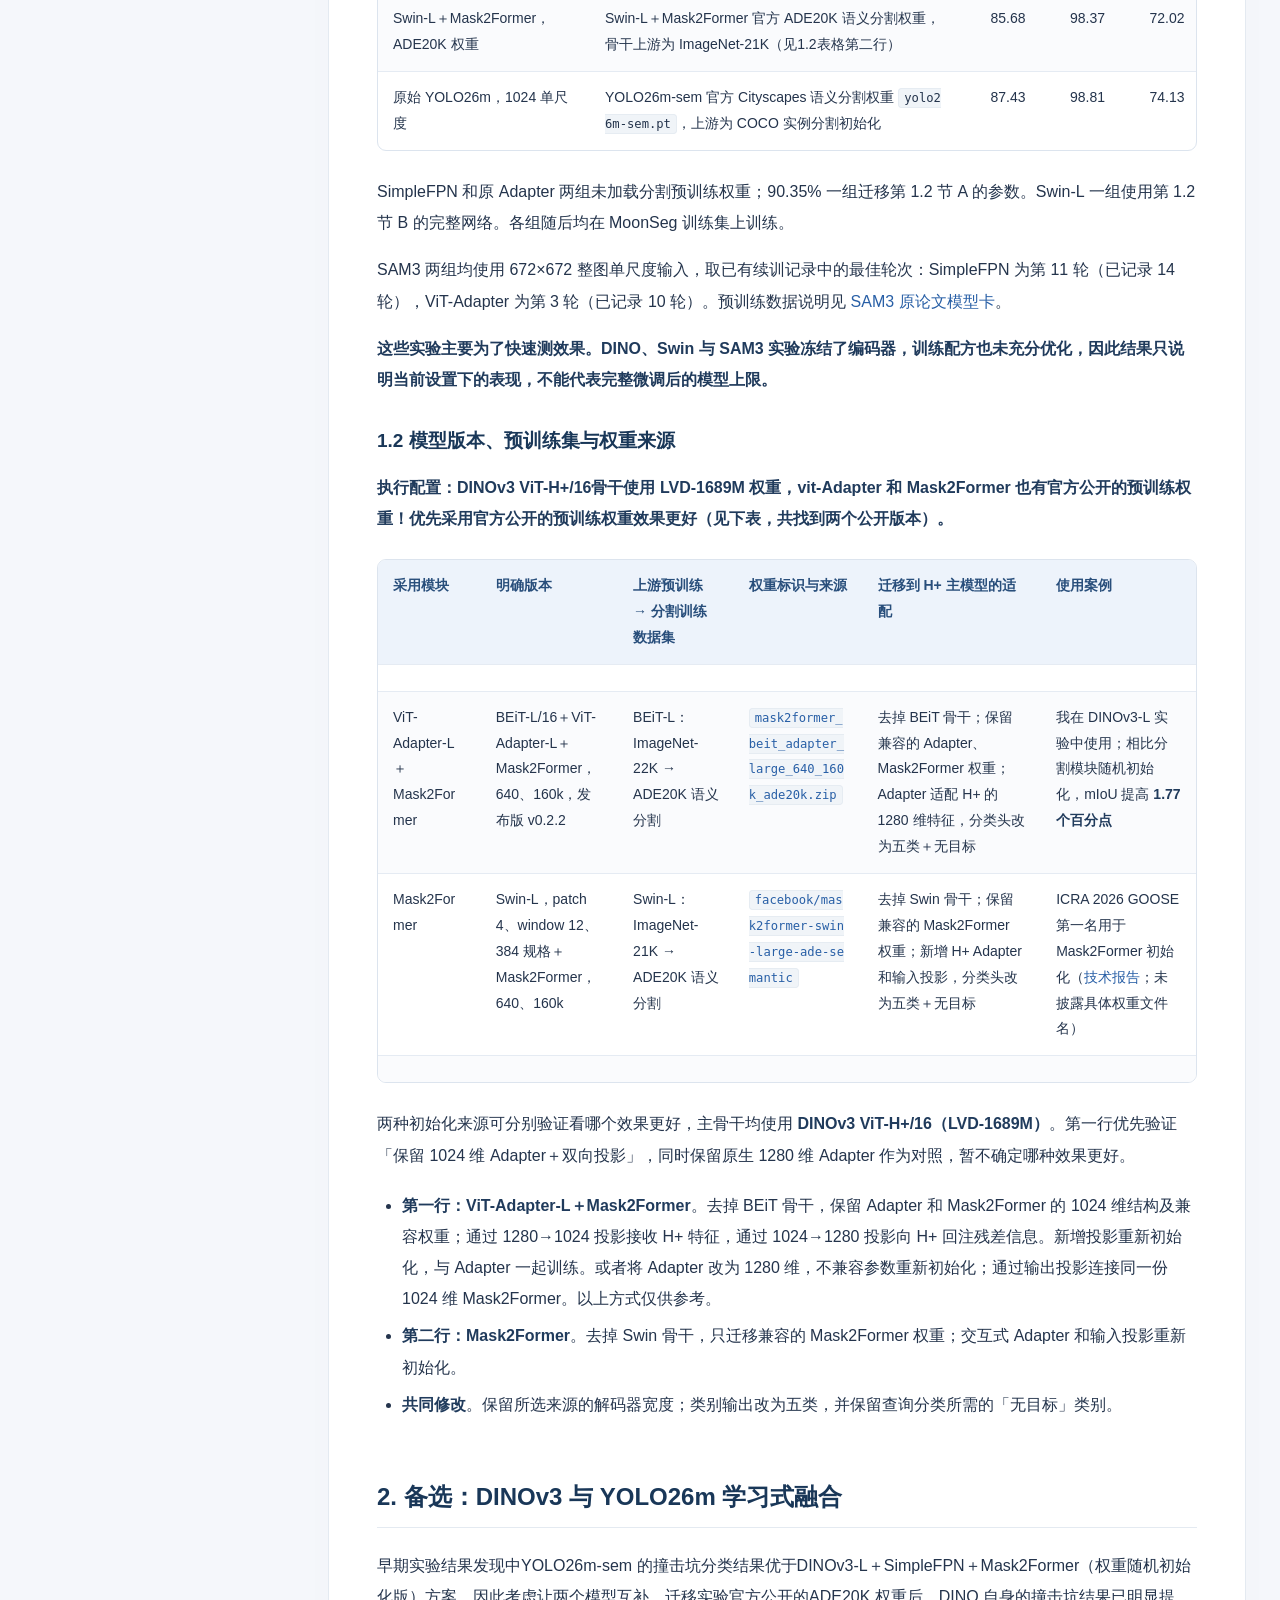
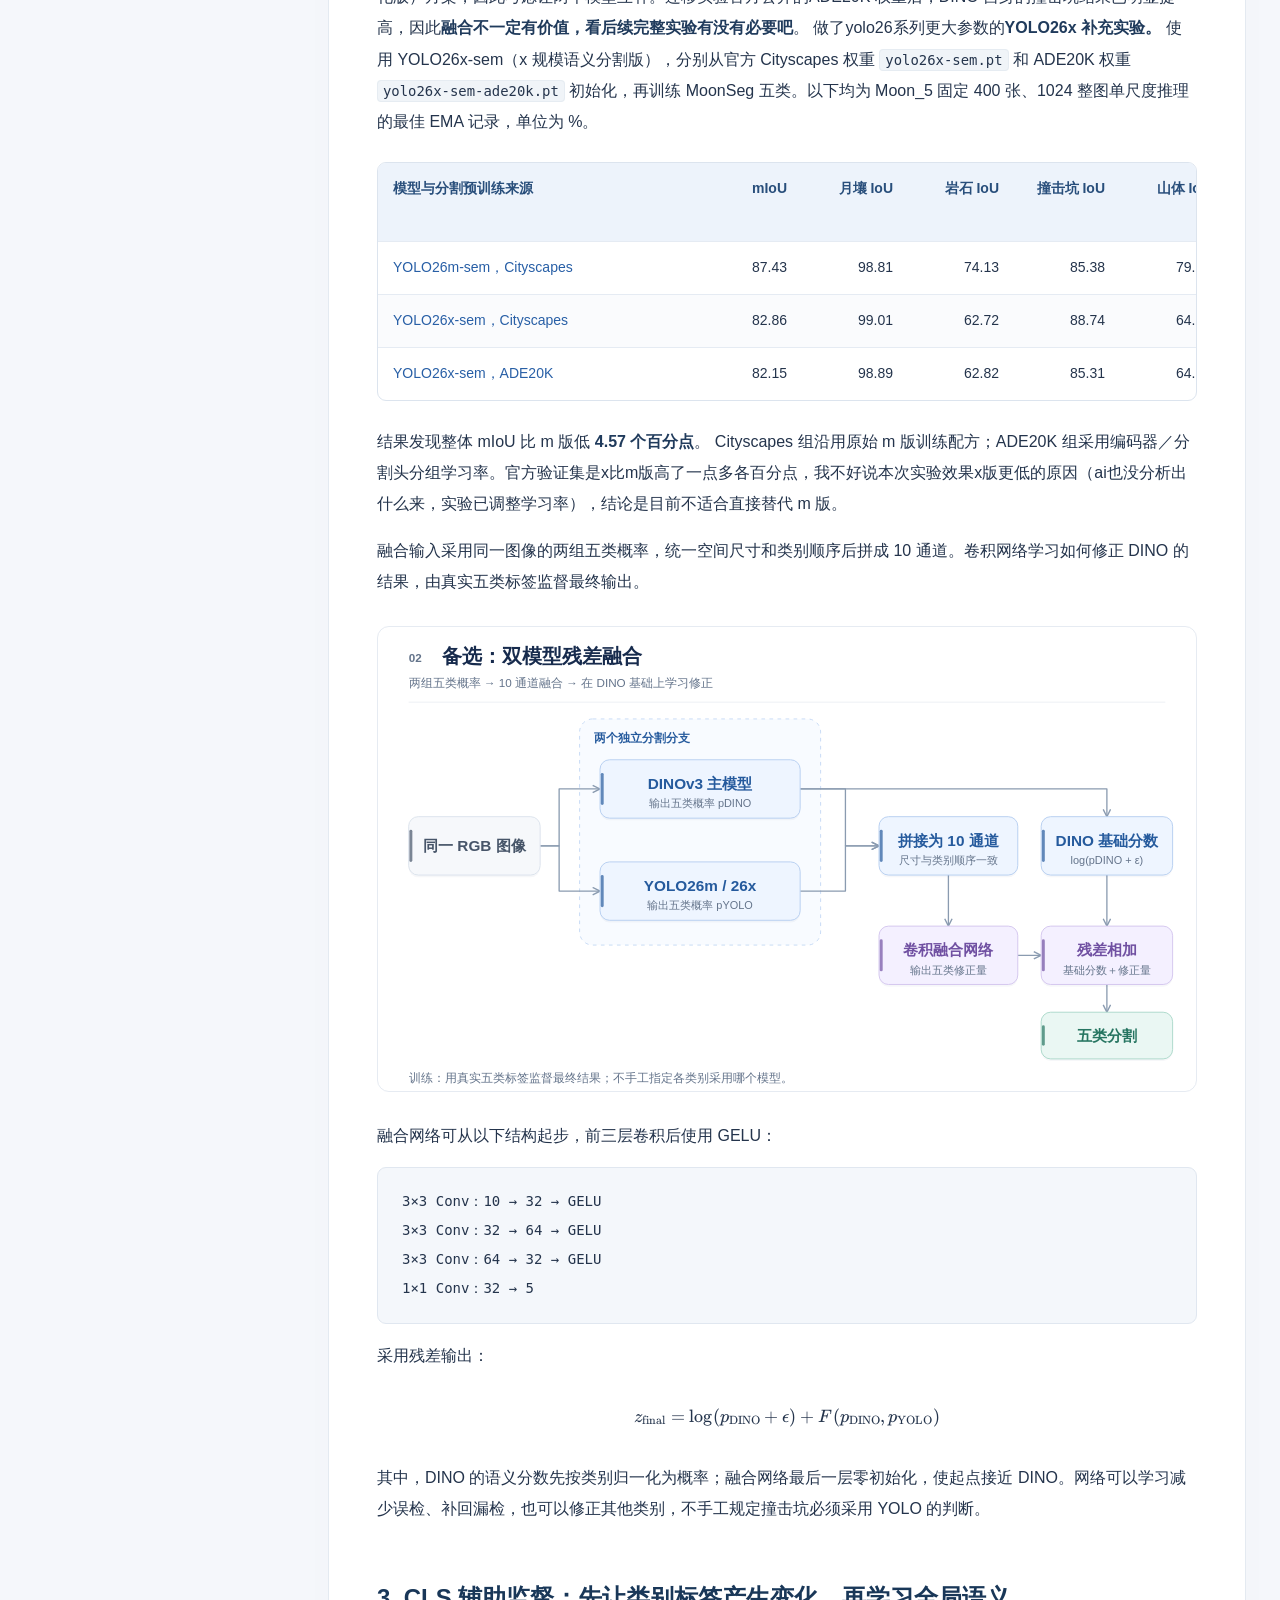
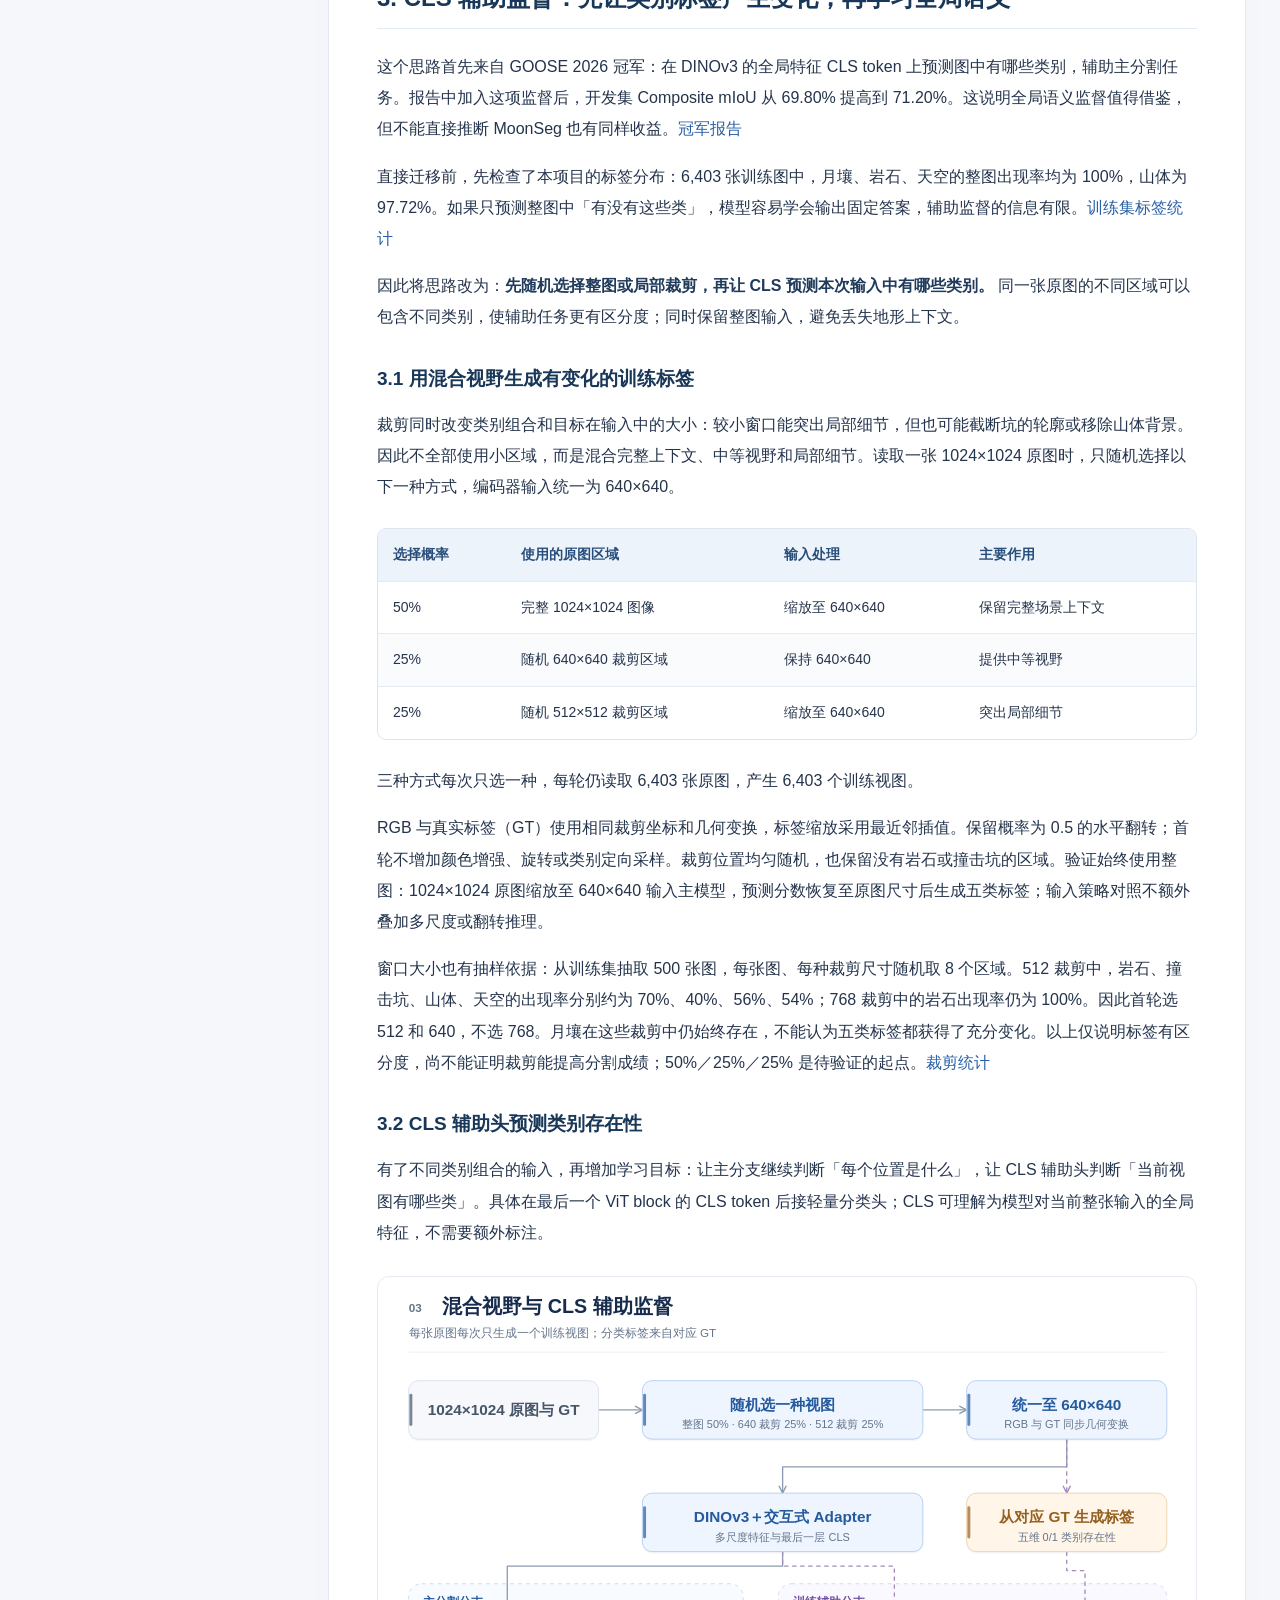
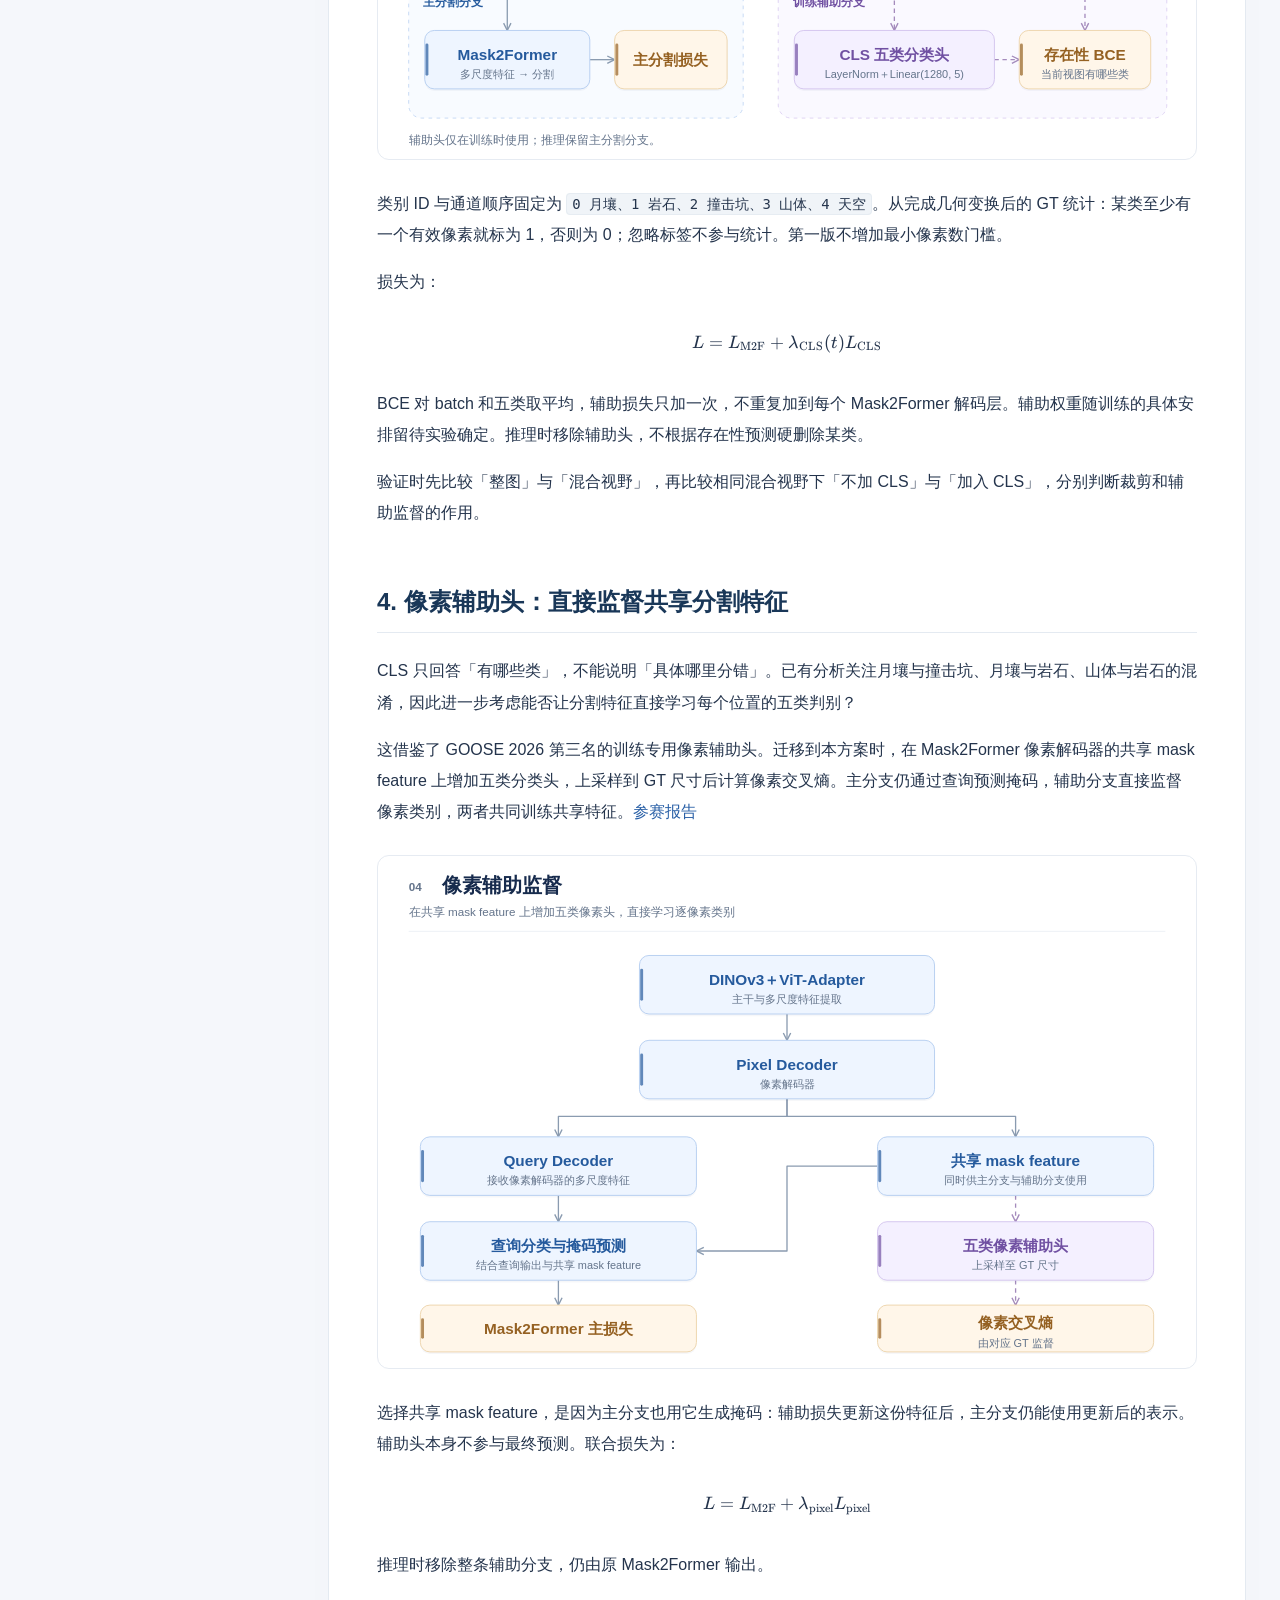
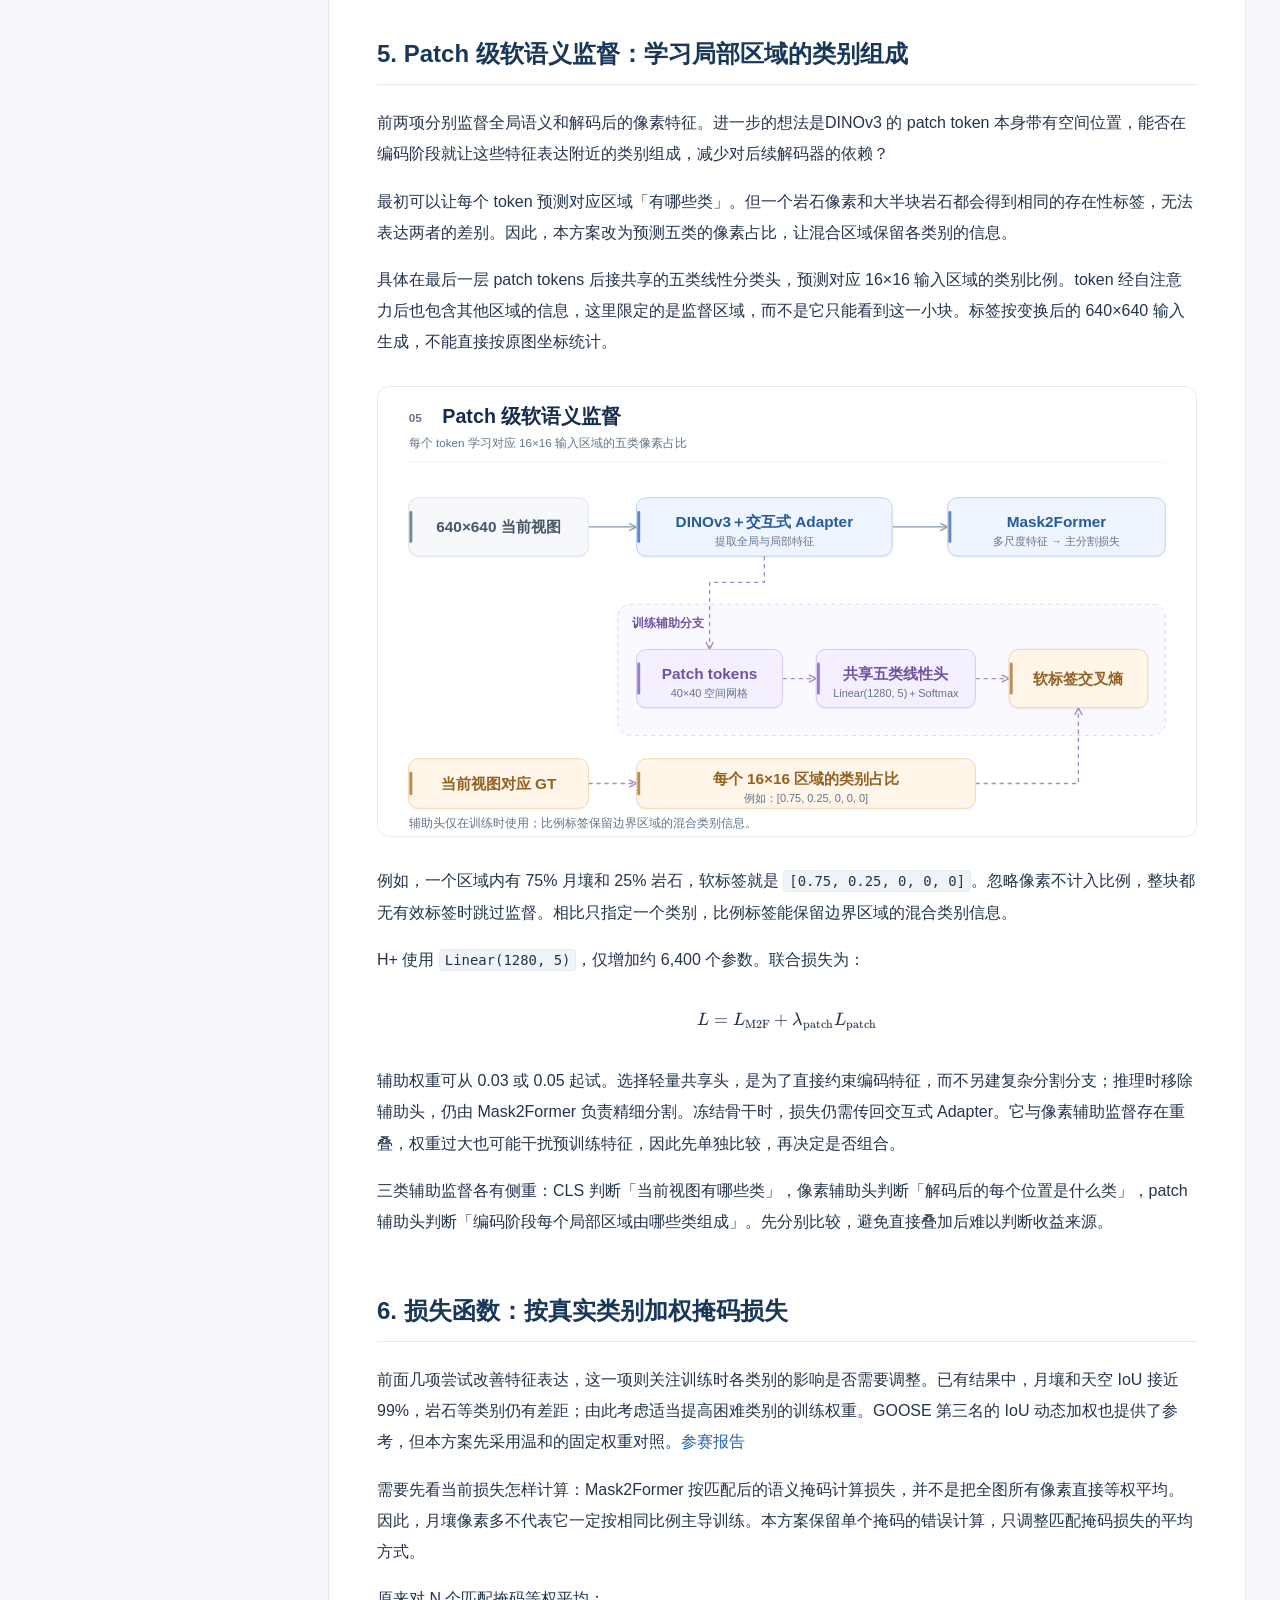
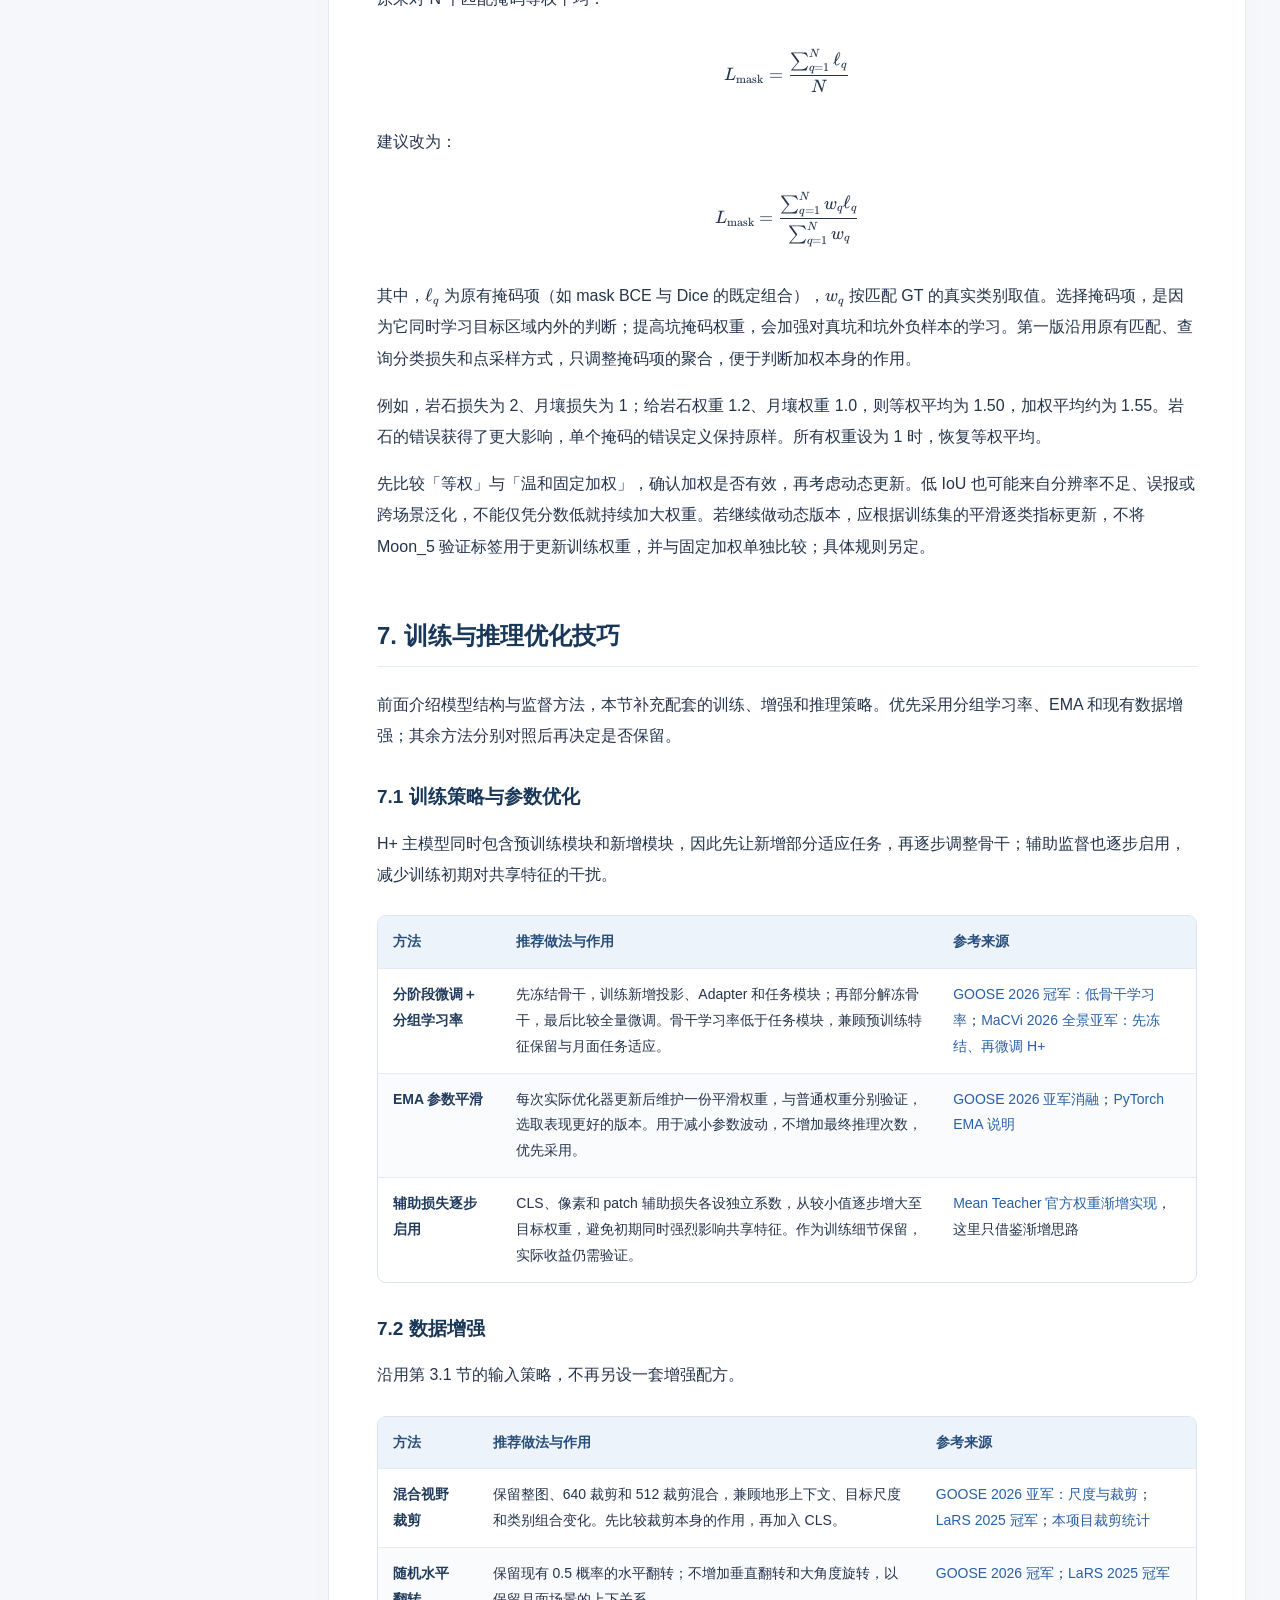
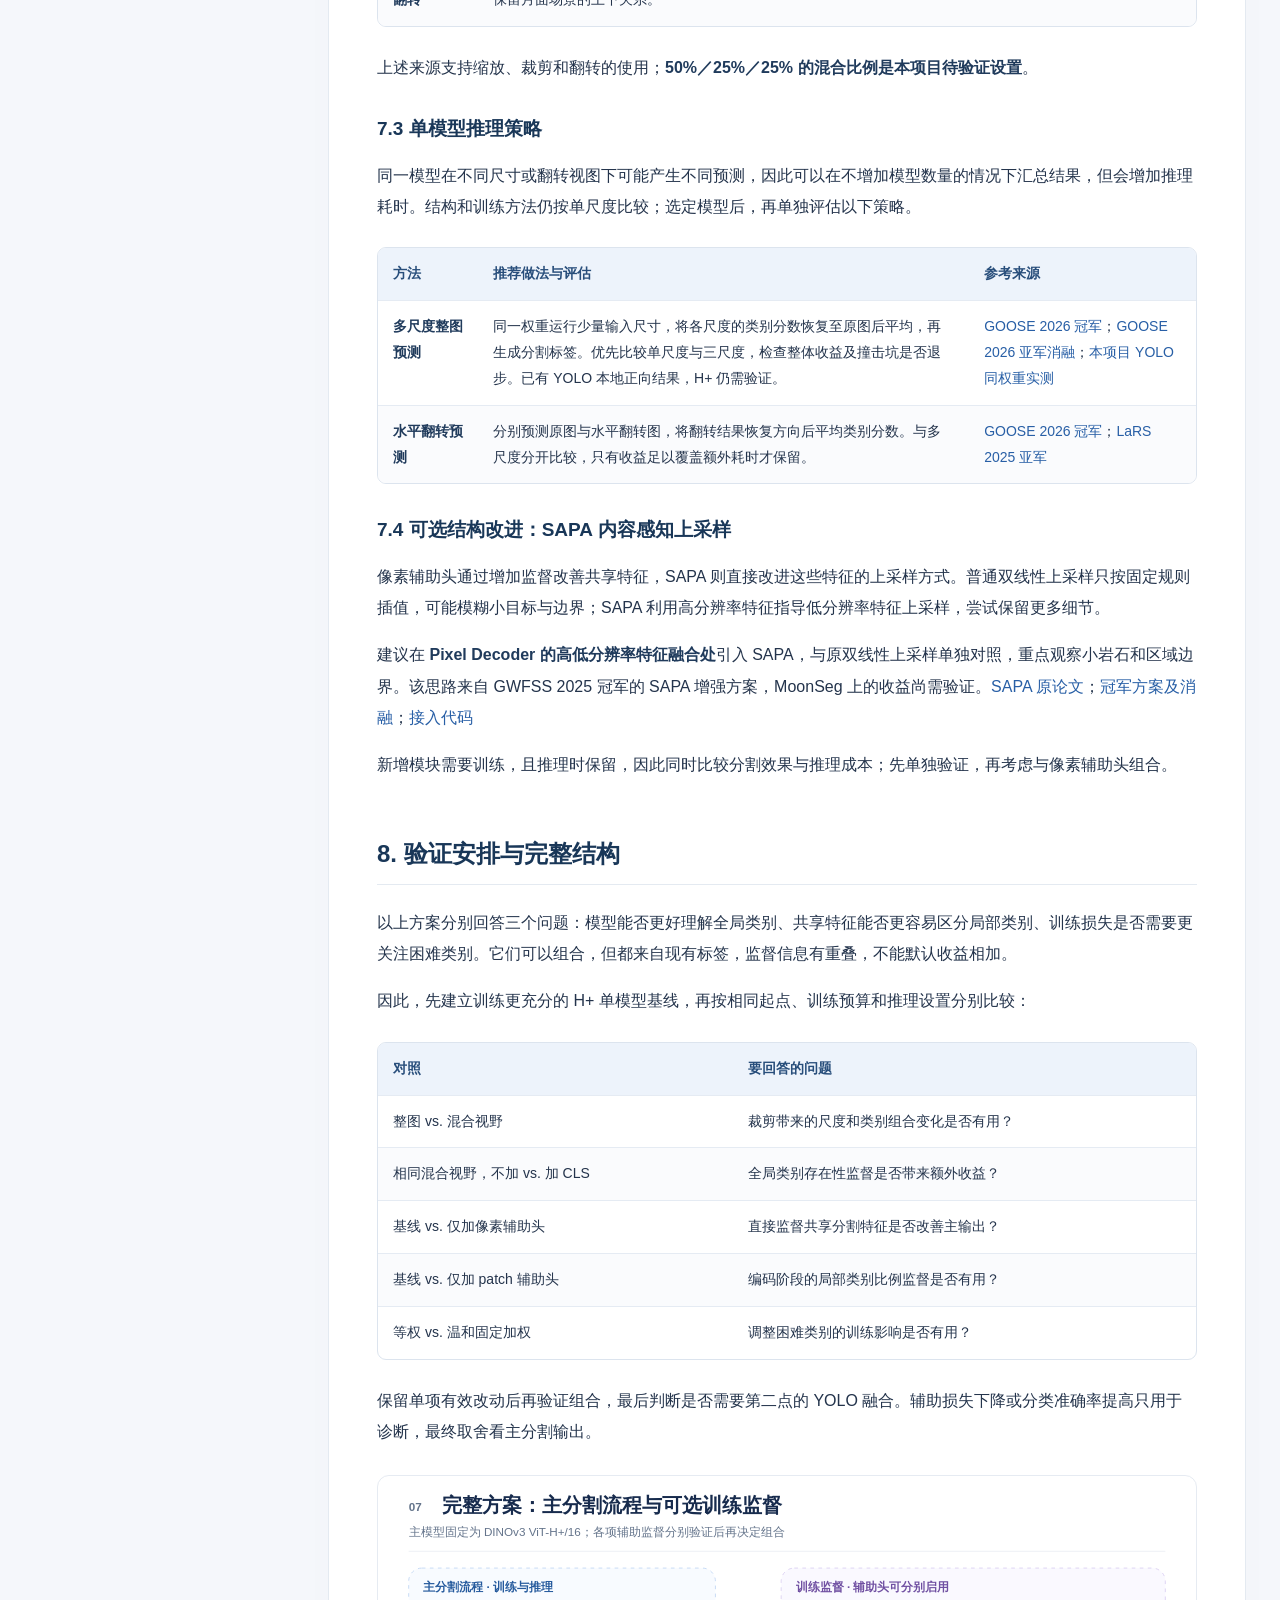
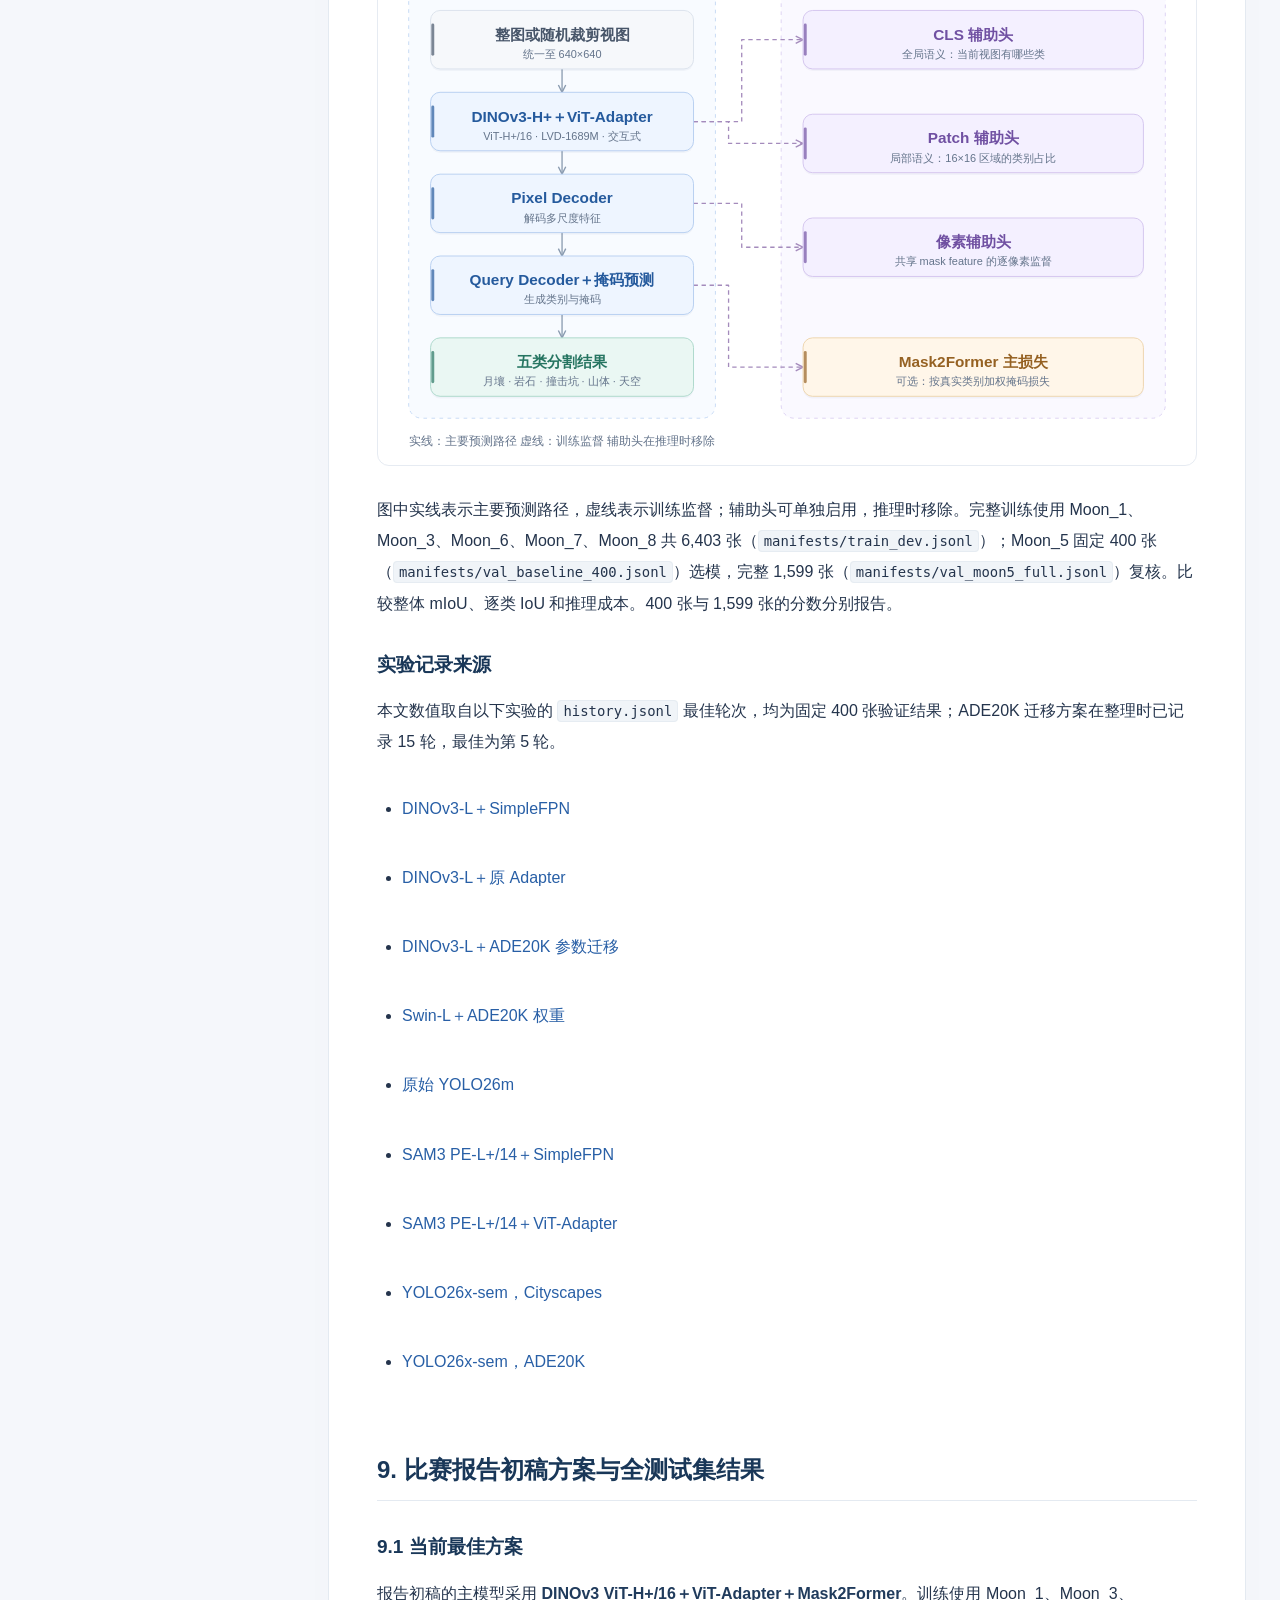
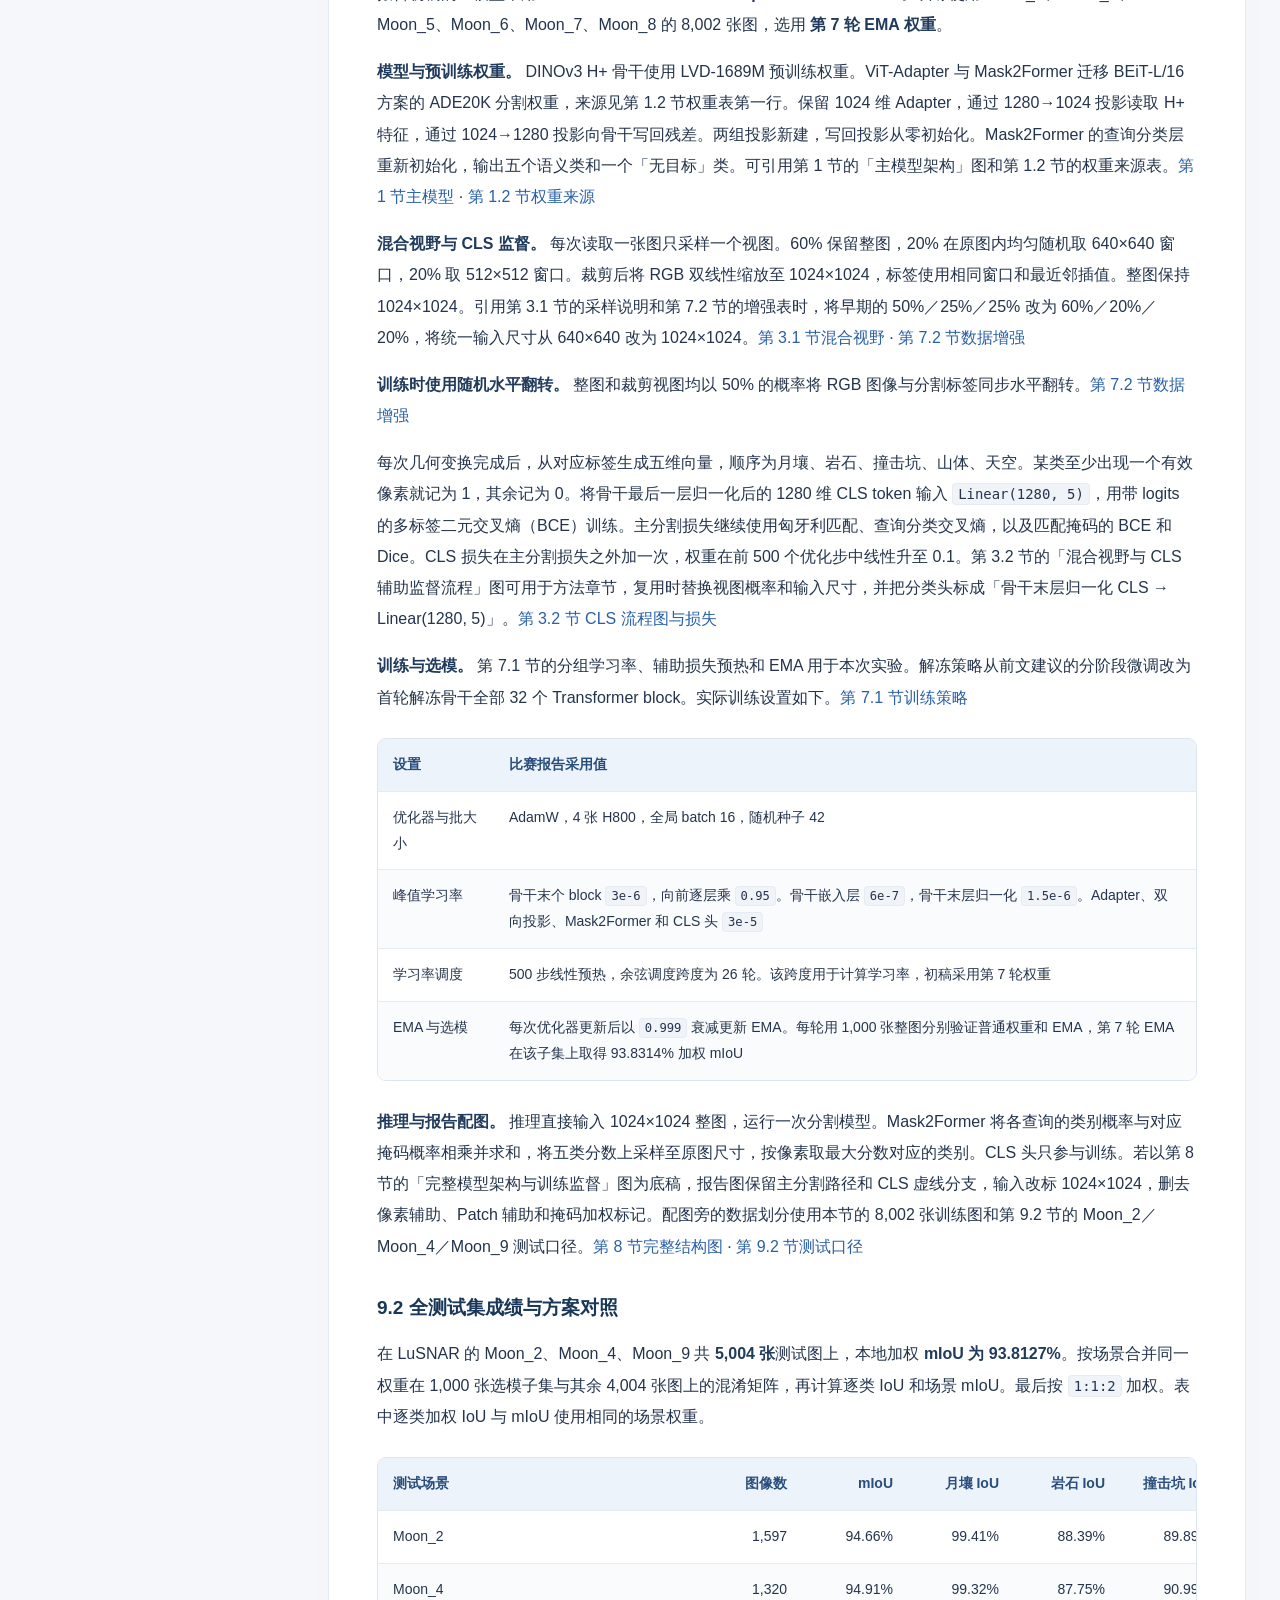
==== commit 31d148c7: "Clarify random horizontal flips in training" ====
--- a/index.html
+++ b/index.html
@@ -463,9 +463,10 @@
 </ul>
 <h2 id="section-19">9. 比赛报告初稿方案与全测试集结果</h2>
 <h3 id="section-20">9.1 当前最佳方案</h3>
-<p>报告初稿的主模型采用 <strong>DINOv3 ViT-H+/16＋ViT-Adapter＋Mask2Former</strong>，方法章节的主要改动写 <strong>混合视野下的 CLS 类别存在性监督</strong>。训练使用 Moon_1、Moon_3、Moon_5、Moon_6、Moon_7、Moon_8 的 8,002 张图，选用 <strong>第 7 轮 EMA 权重</strong>。</p>
+<p>报告初稿的主模型采用 <strong>DINOv3 ViT-H+/16＋ViT-Adapter＋Mask2Former</strong>。训练使用 Moon_1、Moon_3、Moon_5、Moon_6、Moon_7、Moon_8 的 8,002 张图，选用 <strong>第 7 轮 EMA 权重</strong>。</p>
 <p><strong>模型与预训练权重。</strong> DINOv3 H+ 骨干使用 LVD-1689M 预训练权重。ViT-Adapter 与 Mask2Former 迁移 BEiT-L/16 方案的 ADE20K 分割权重，来源见第 1.2 节权重表第一行。保留 1024 维 Adapter，通过 1280→1024 投影读取 H+ 特征，通过 1024→1280 投影向骨干写回残差。两组投影新建，写回投影从零初始化。Mask2Former 的查询分类层重新初始化，输出五个语义类和一个「无目标」类。可引用第 1 节的「主模型架构」图和第 1.2 节的权重来源表。<a href="#section-2">第 1 节主模型</a> · <a href="#section-4">第 1.2 节权重来源</a></p>
-<p><strong>混合视野与 CLS 监督。</strong> 每次读取一张图只采样一个视图。60% 保留整图，20% 在原图内均匀随机取 640×640 窗口，20% 取 512×512 窗口。裁剪后将 RGB 双线性缩放至 1024×1024，标签使用相同窗口和最近邻插值。整图保持 1024×1024。三种视图均以 50% 概率同步水平翻转。引用第 3.1 节的采样说明和第 7.2 节的增强表时，将早期的 50%／25%／25% 改为 60%／20%／20%，将统一输入尺寸从 640×640 改为 1024×1024。<a href="#section-7">第 3.1 节混合视野</a> · <a href="#section-14">第 7.2 节数据增强</a></p>
+<p><strong>混合视野与 CLS 监督。</strong> 每次读取一张图只采样一个视图。60% 保留整图，20% 在原图内均匀随机取 640×640 窗口，20% 取 512×512 窗口。裁剪后将 RGB 双线性缩放至 1024×1024，标签使用相同窗口和最近邻插值。整图保持 1024×1024。引用第 3.1 节的采样说明和第 7.2 节的增强表时，将早期的 50%／25%／25% 改为 60%／20%／20%，将统一输入尺寸从 640×640 改为 1024×1024。<a href="#section-7">第 3.1 节混合视野</a> · <a href="#section-14">第 7.2 节数据增强</a></p>
+<p><strong>训练时使用随机水平翻转。</strong> 整图和裁剪视图均以 50% 的概率将 RGB 图像与分割标签同步水平翻转。<a href="#section-14">第 7.2 节数据增强</a></p>
 <p>每次几何变换完成后，从对应标签生成五维向量，顺序为月壤、岩石、撞击坑、山体、天空。某类至少出现一个有效像素就记为 1，其余记为 0。将骨干最后一层归一化后的 1280 维 CLS token 输入 <code>Linear(1280, 5)</code>，用带 logits 的多标签二元交叉熵（BCE）训练。主分割损失继续使用匈牙利匹配、查询分类交叉熵，以及匹配掩码的 BCE 和 Dice。CLS 损失在主分割损失之外加一次，权重在前 500 个优化步中线性升至 0.1。第 3.2 节的「混合视野与 CLS 辅助监督流程」图可用于方法章节，复用时替换视图概率和输入尺寸，并把分类头标成「骨干末层归一化 CLS → Linear(1280, 5)」。<a href="#section-8">第 3.2 节 CLS 流程图与损失</a></p>
 <p><strong>训练与选模。</strong> 第 7.1 节的分组学习率、辅助损失预热和 EMA 用于本次实验。解冻策略从前文建议的分阶段微调改为首轮解冻骨干全部 32 个 Transformer block。实际训练设置如下。<a href="#section-13">第 7.1 节训练策略</a></p>
 <div class="table-wrap"><table>
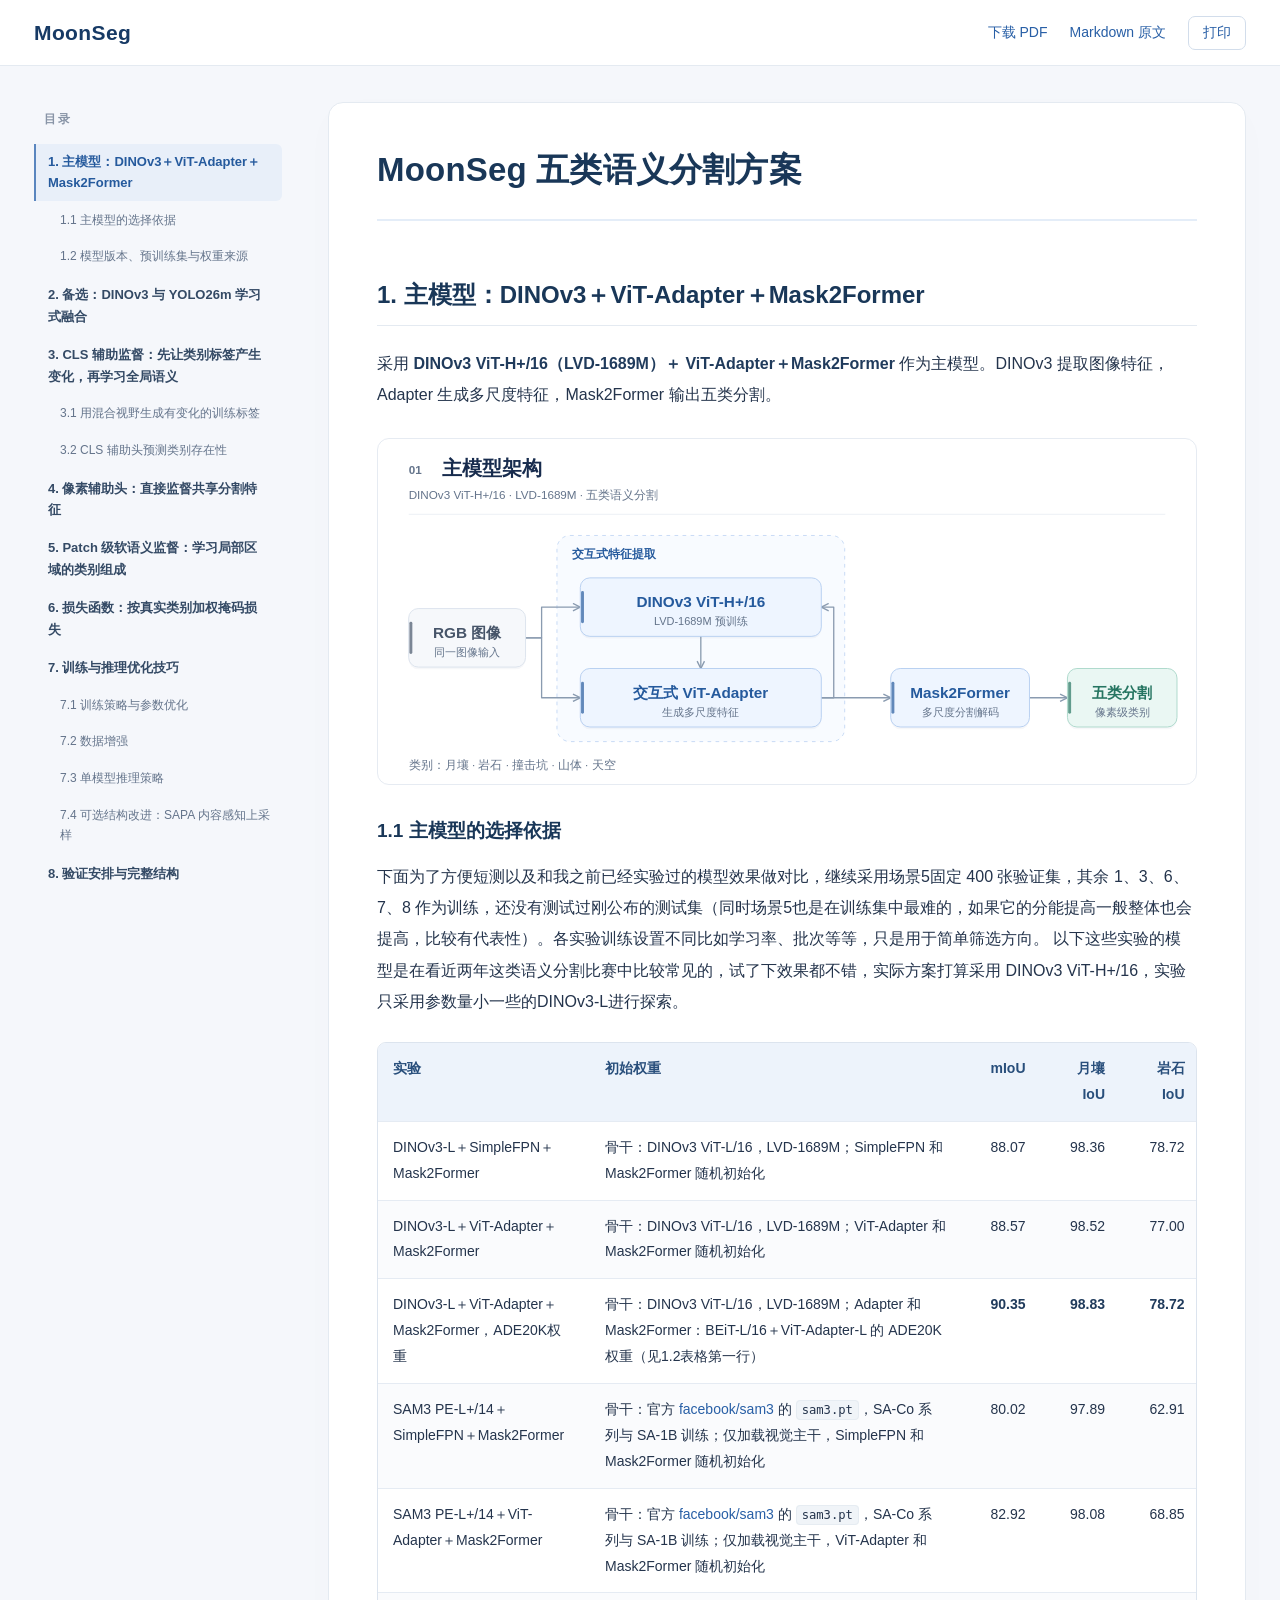
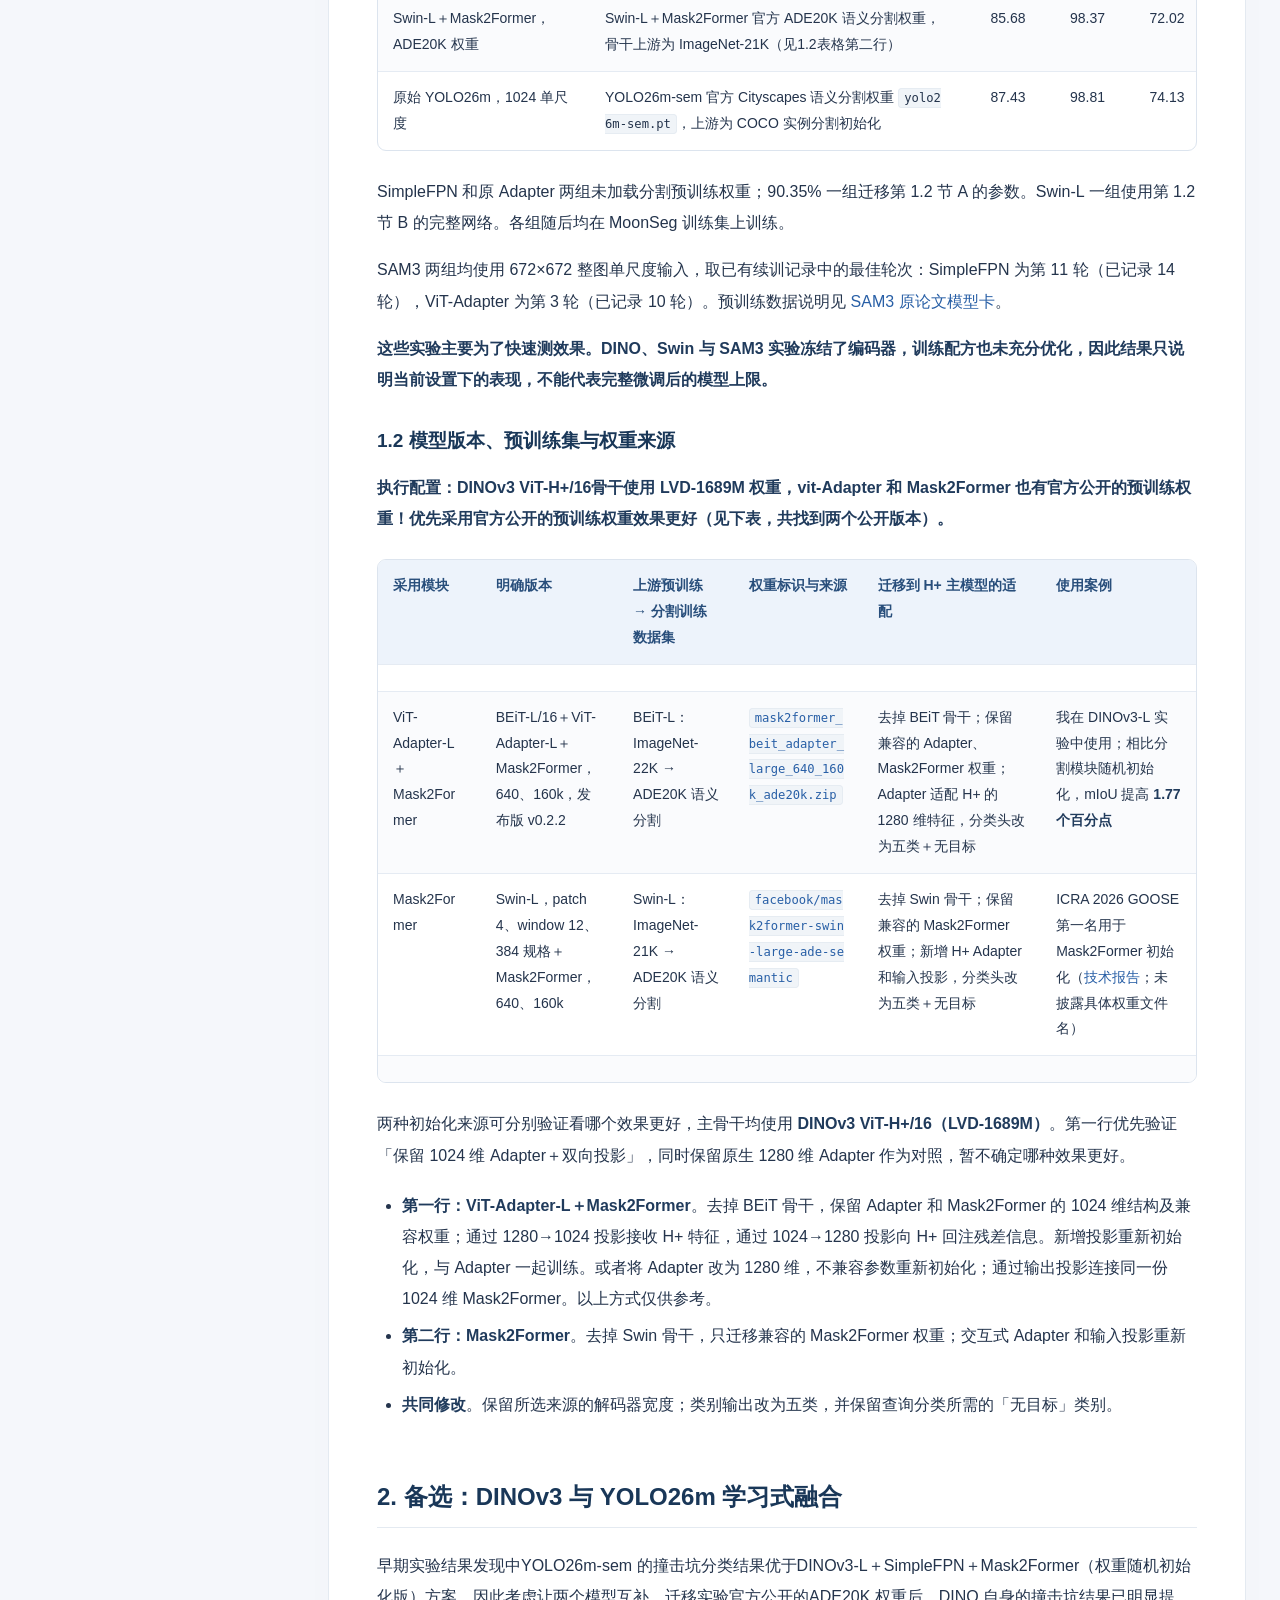
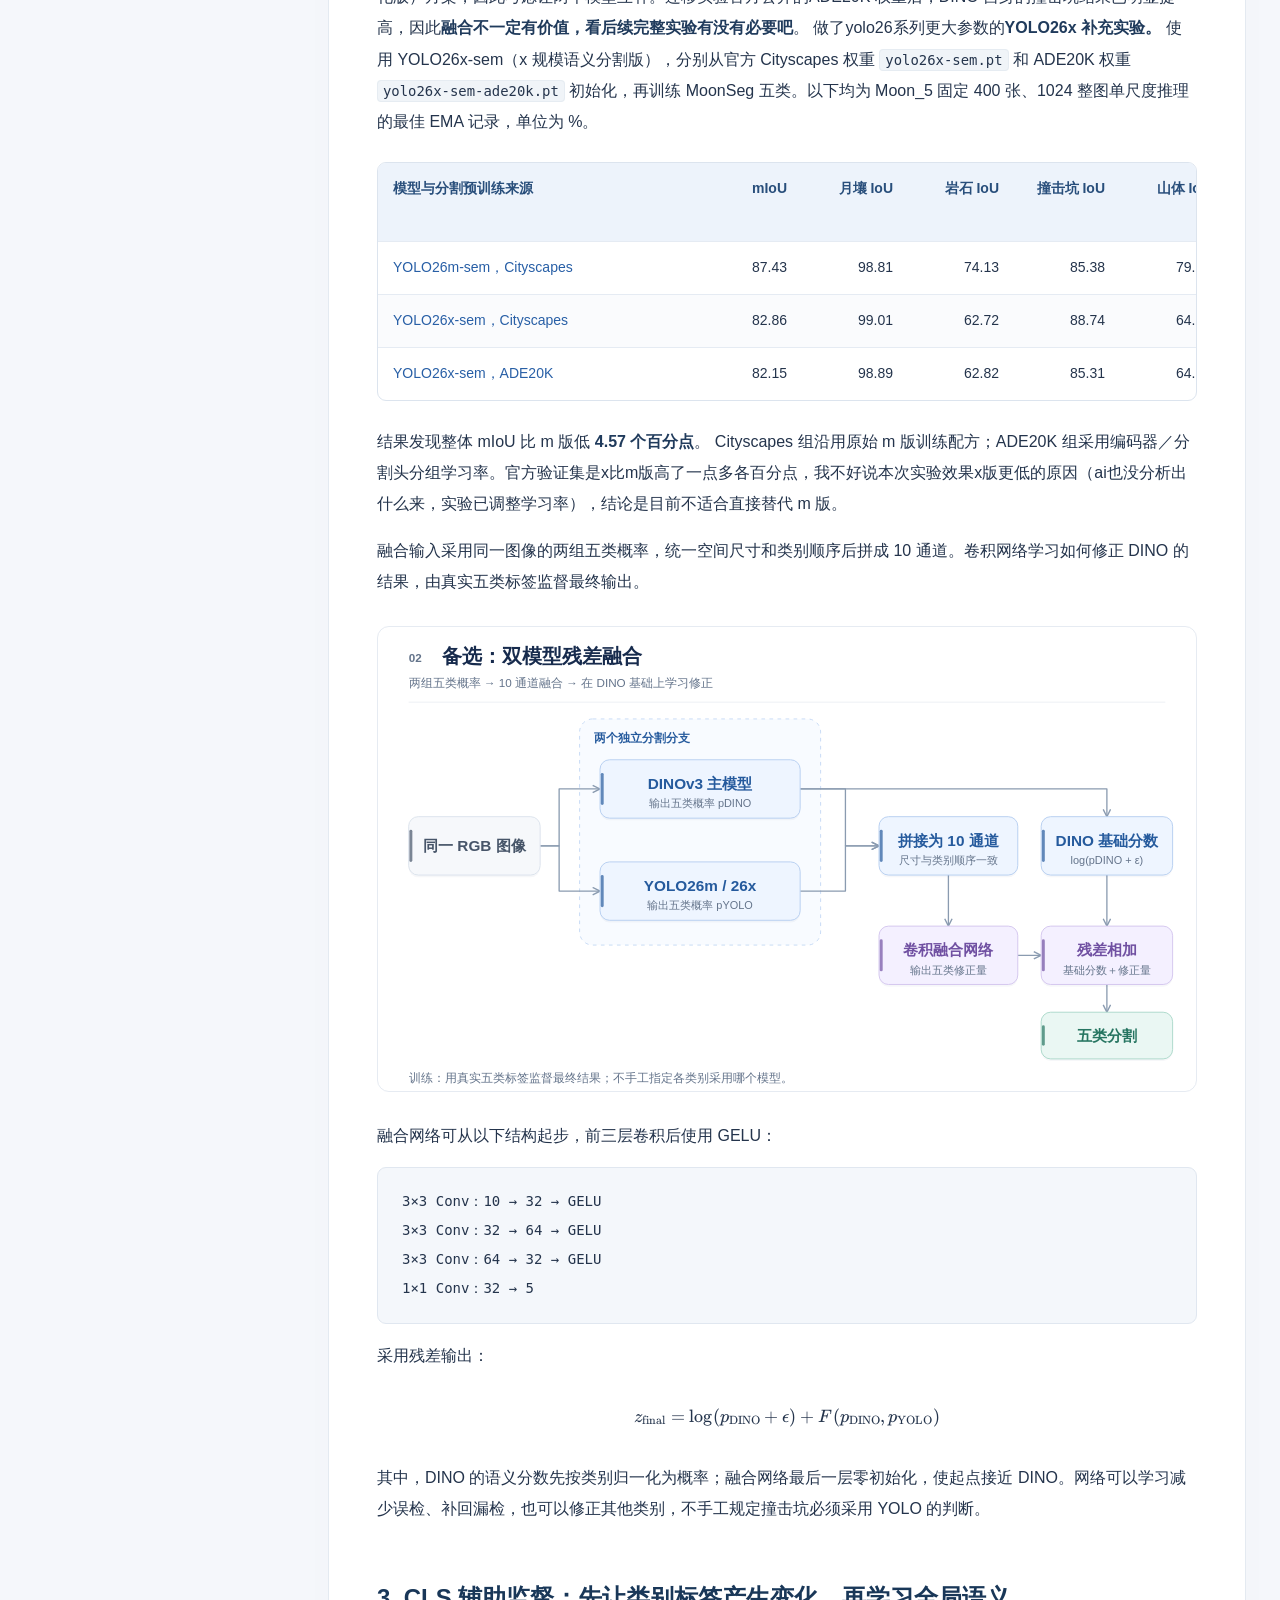
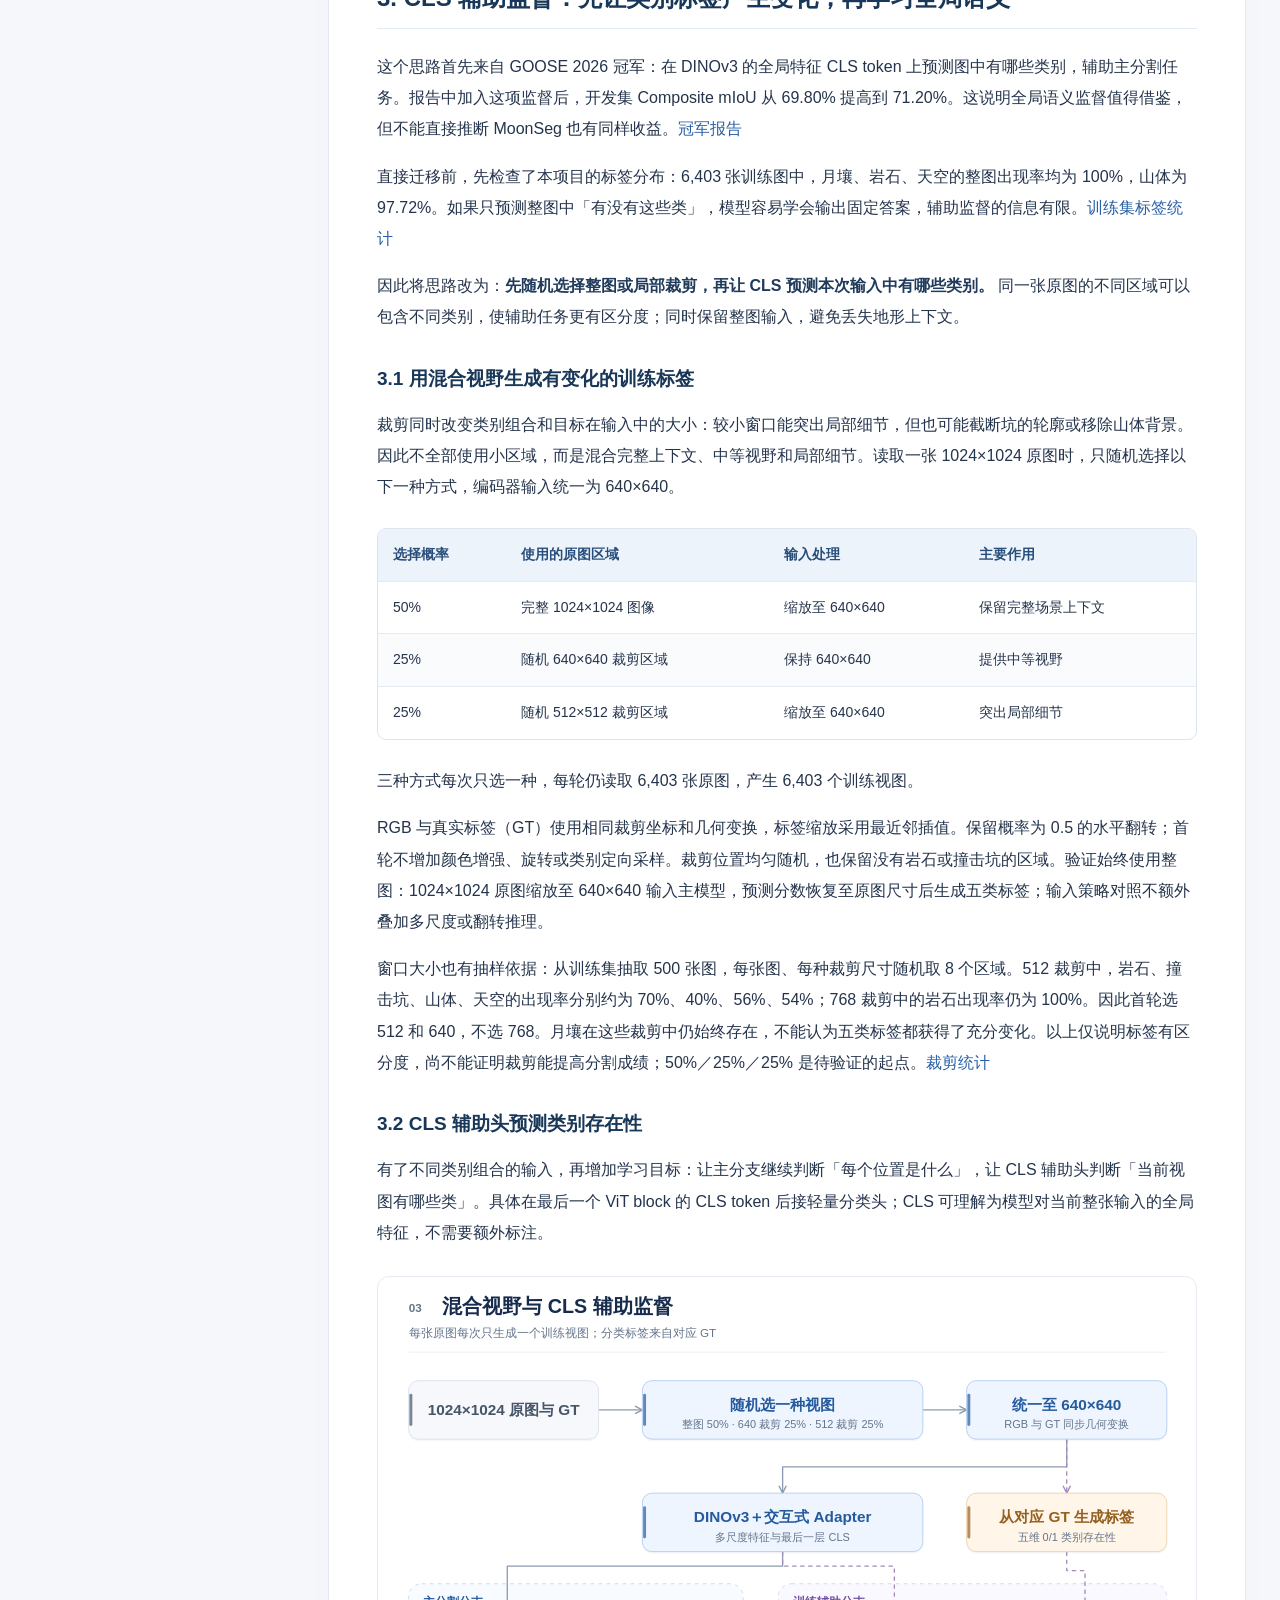
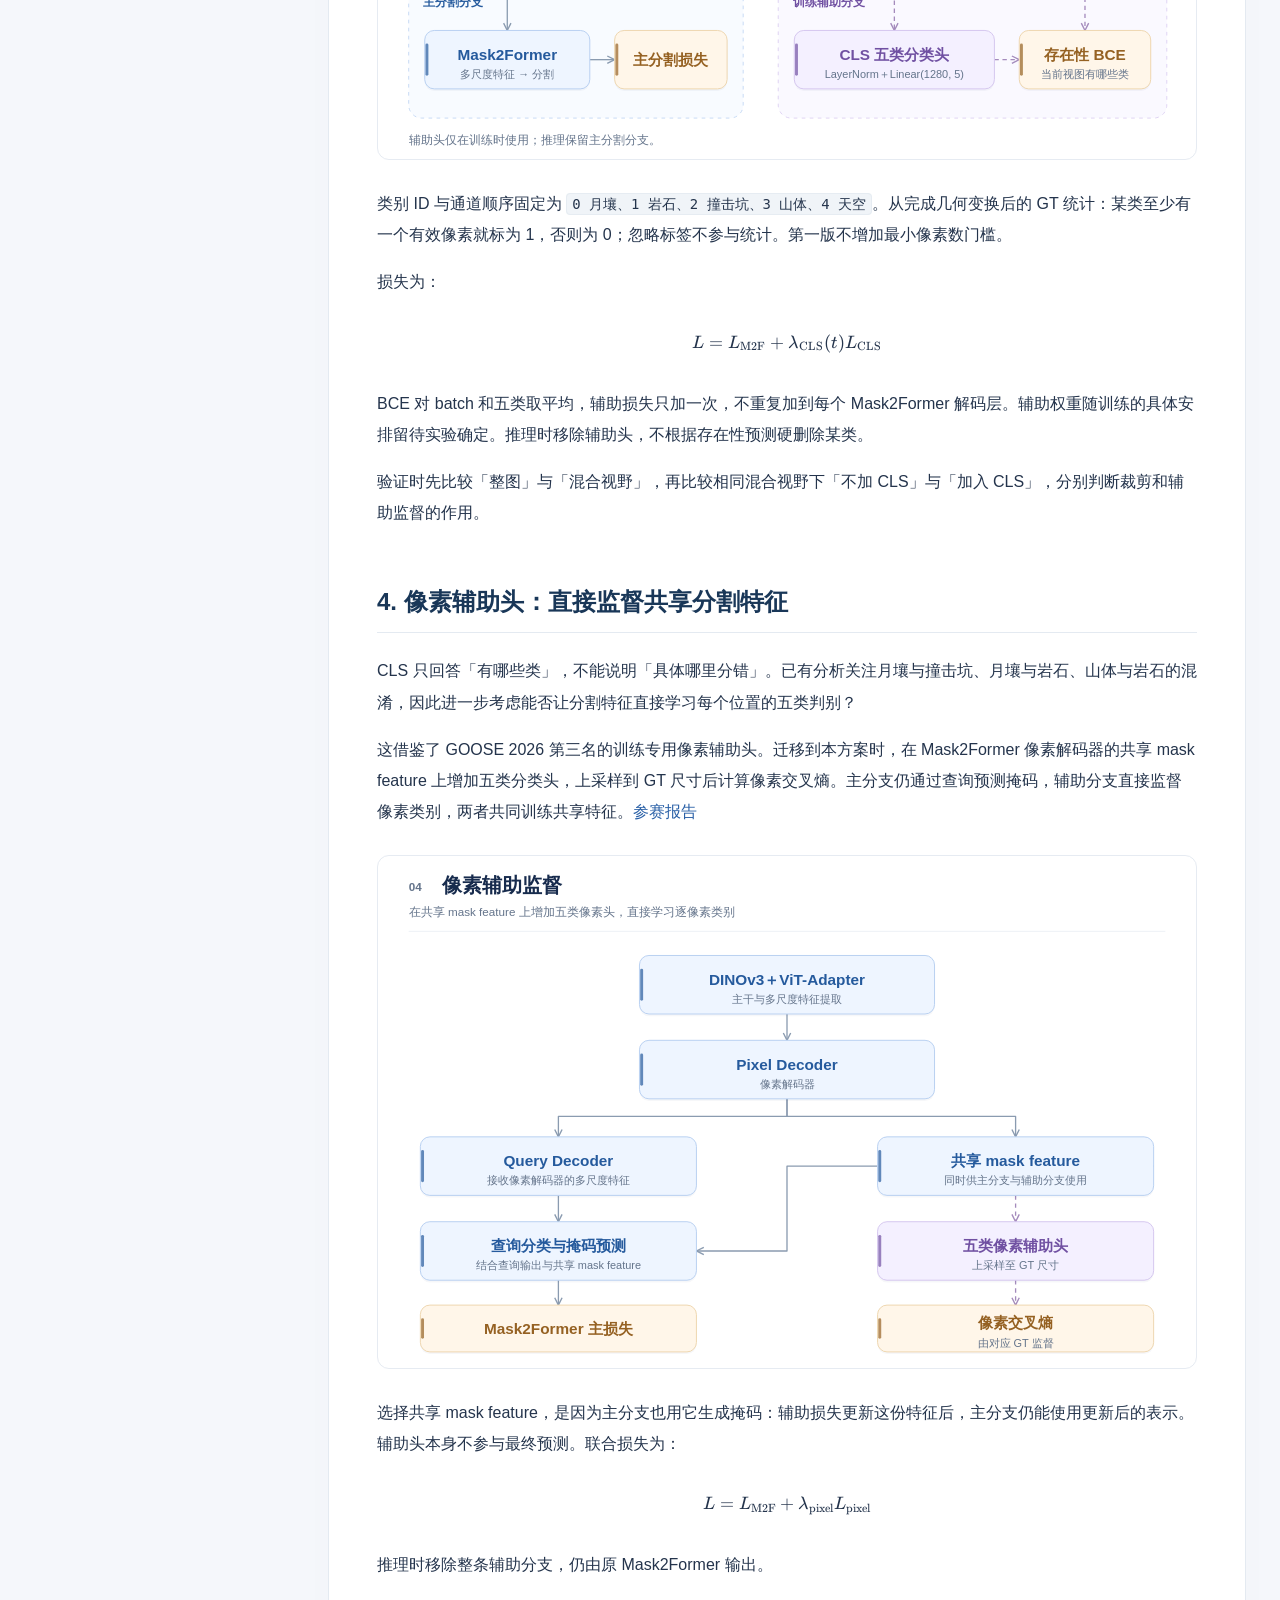
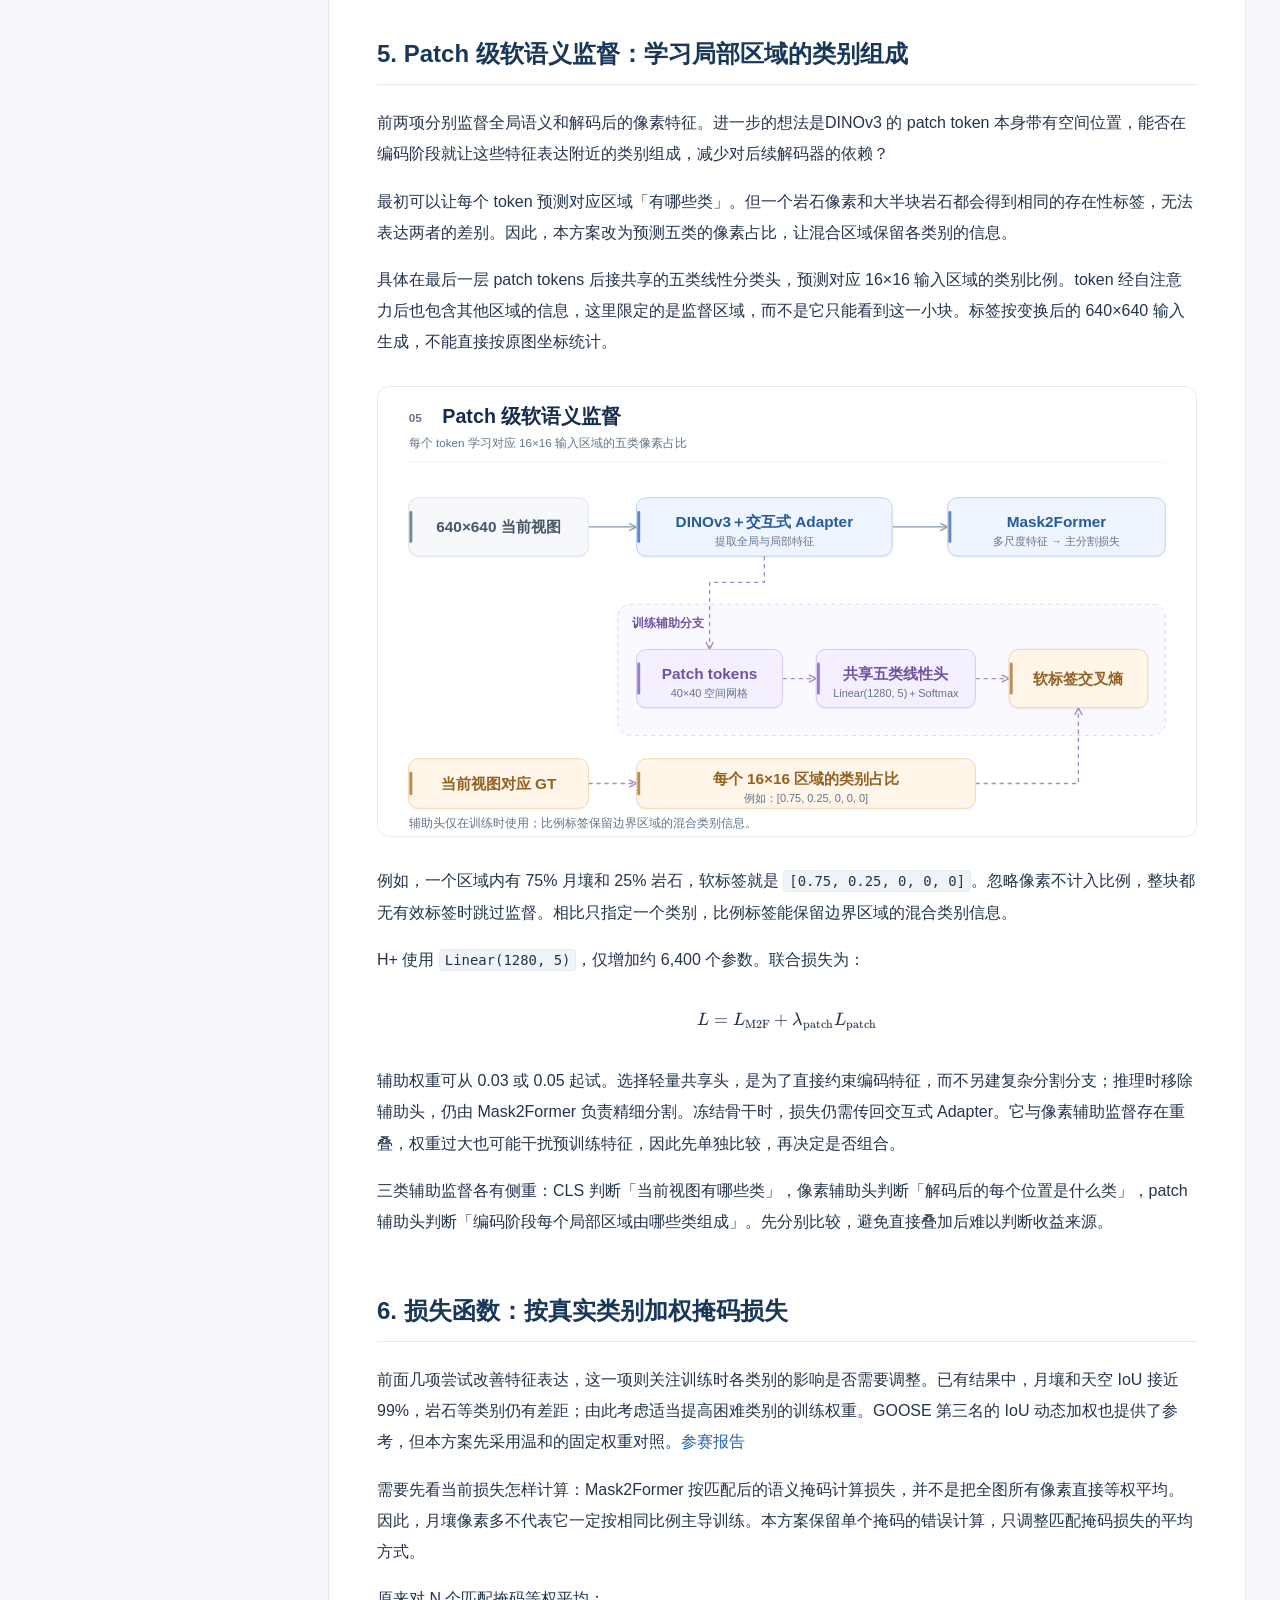
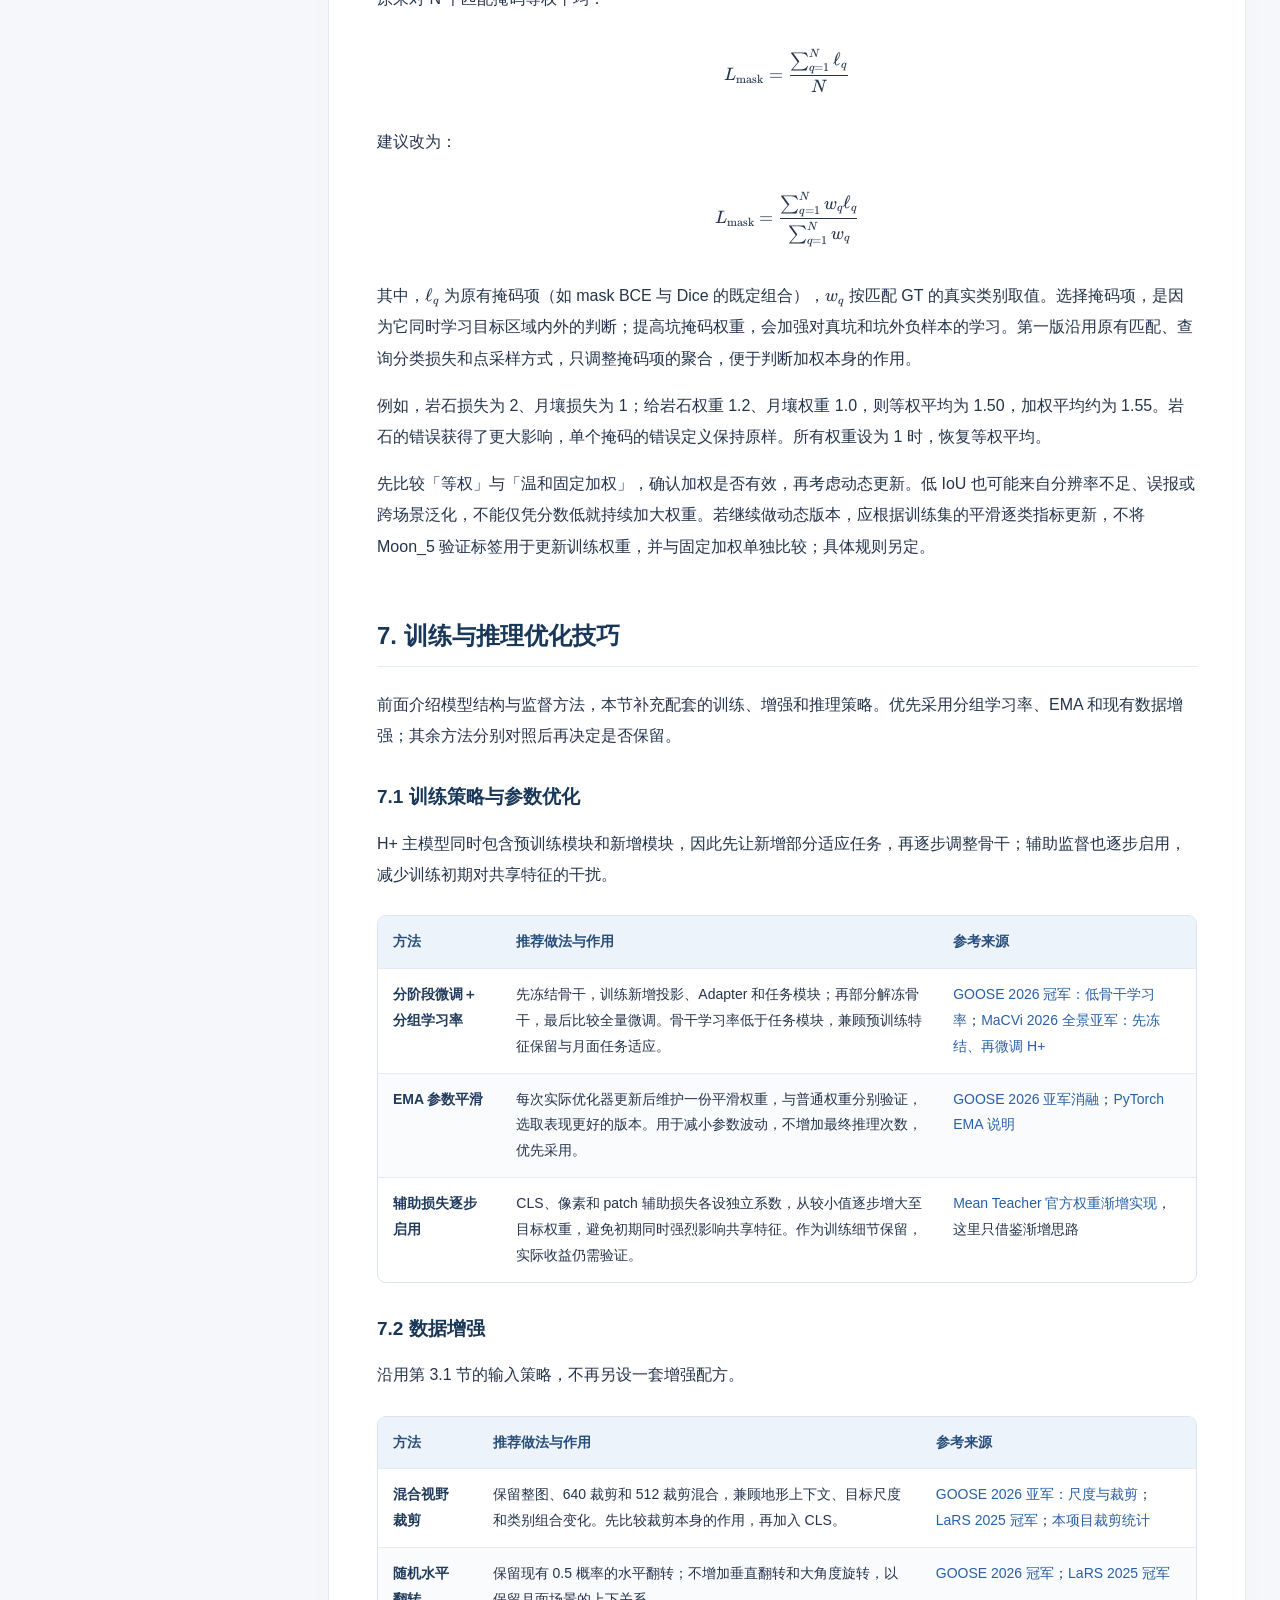
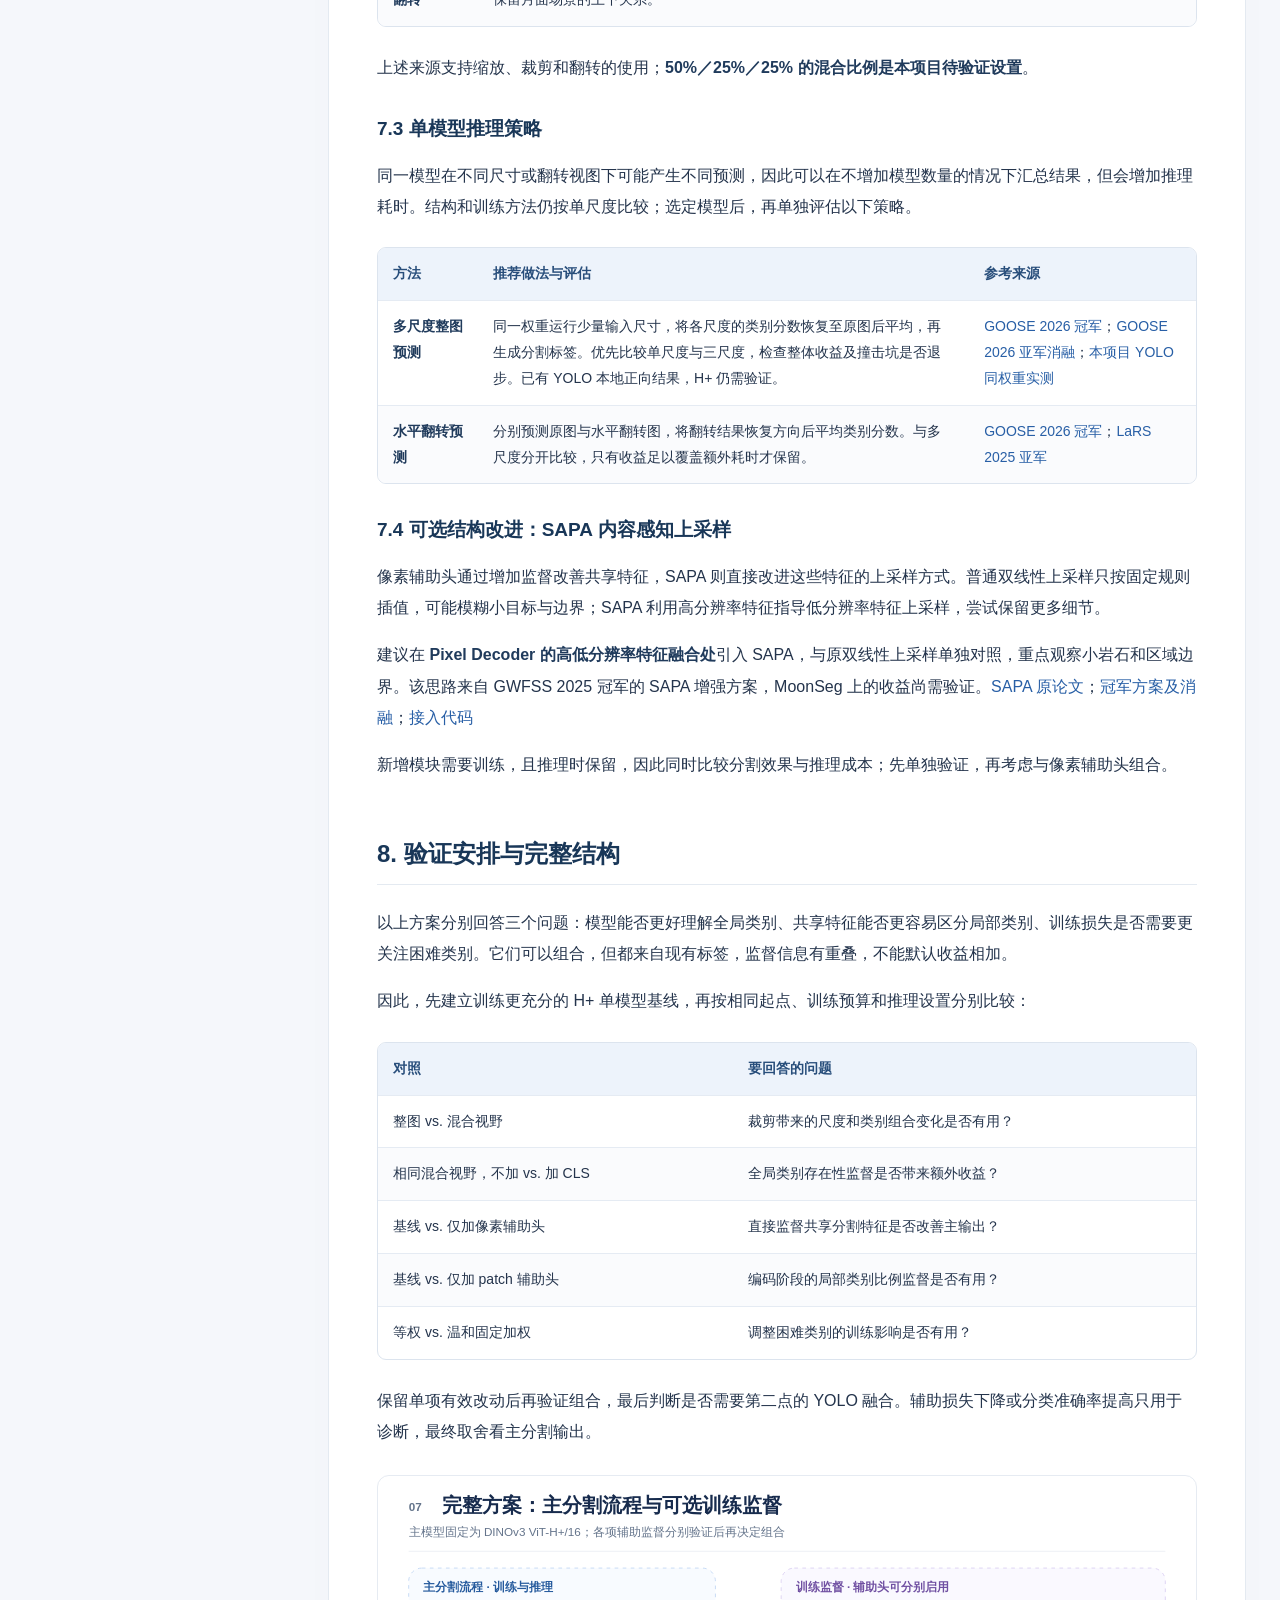
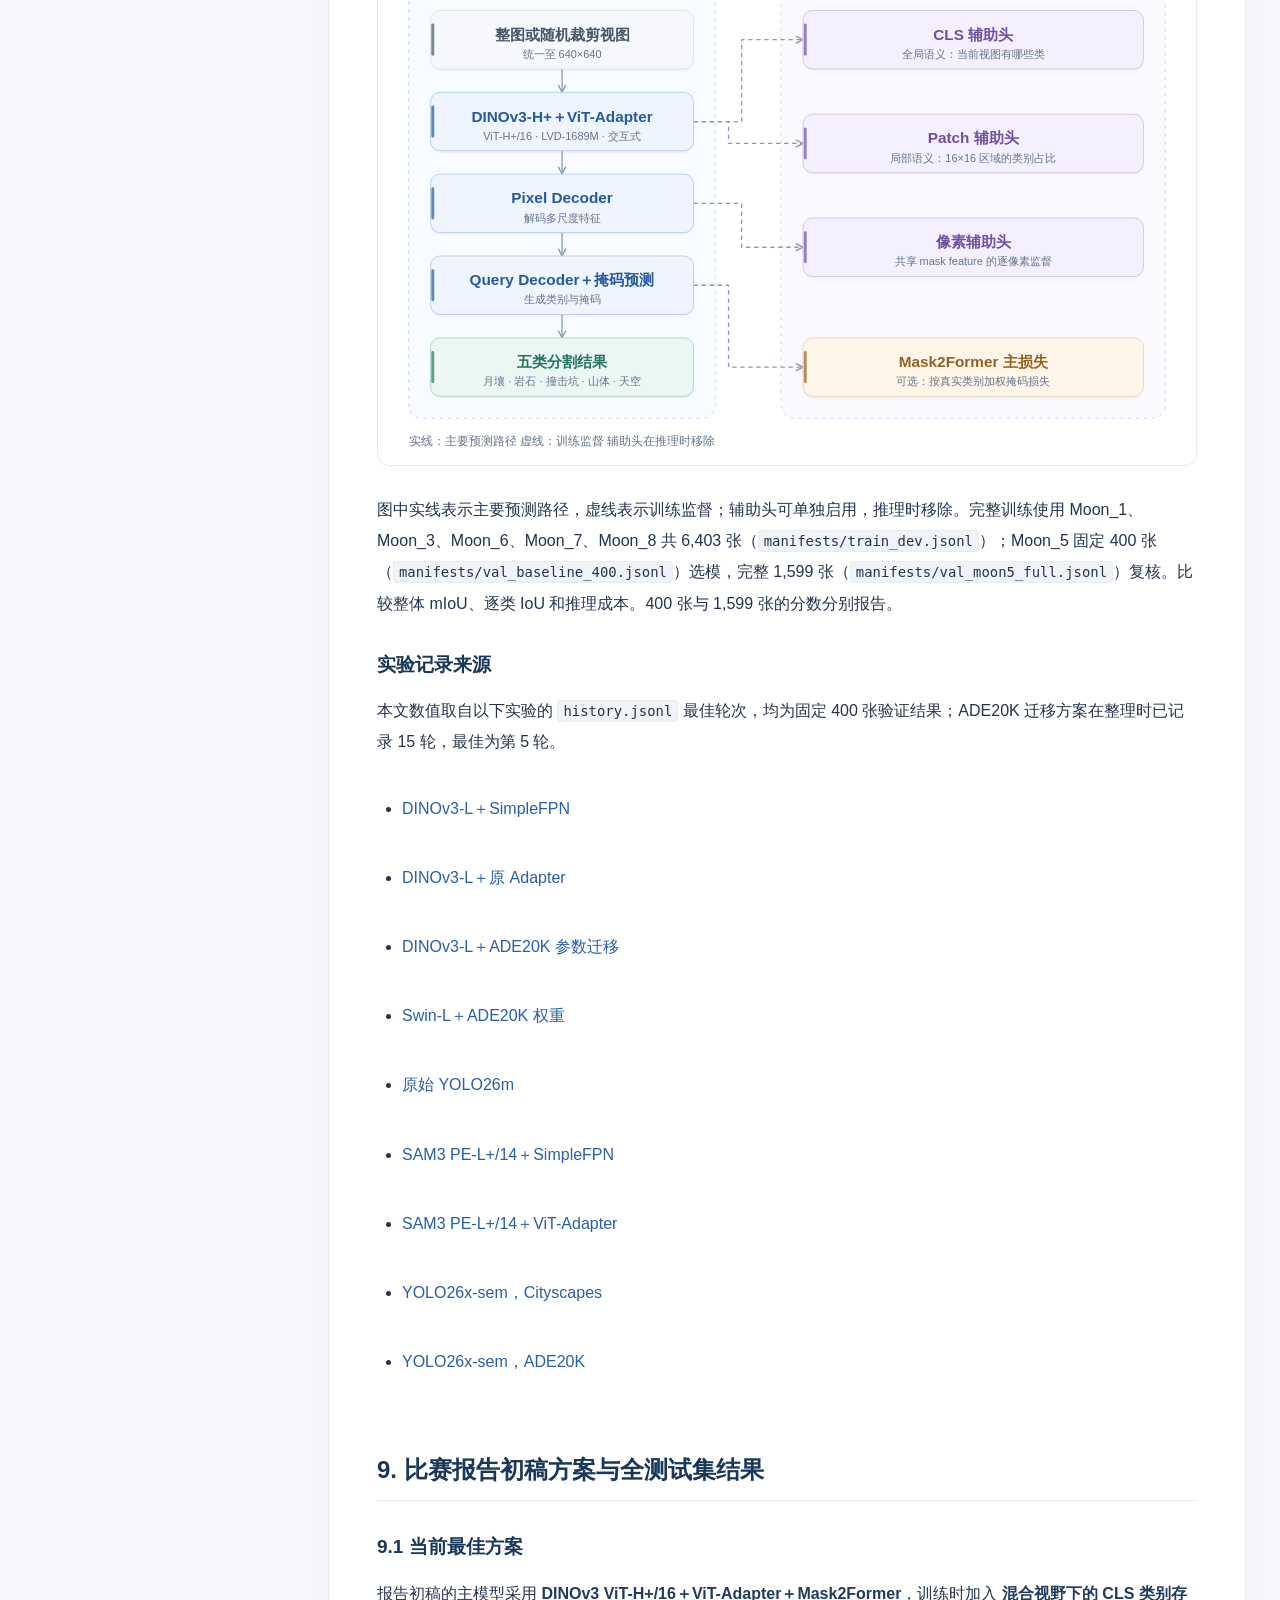
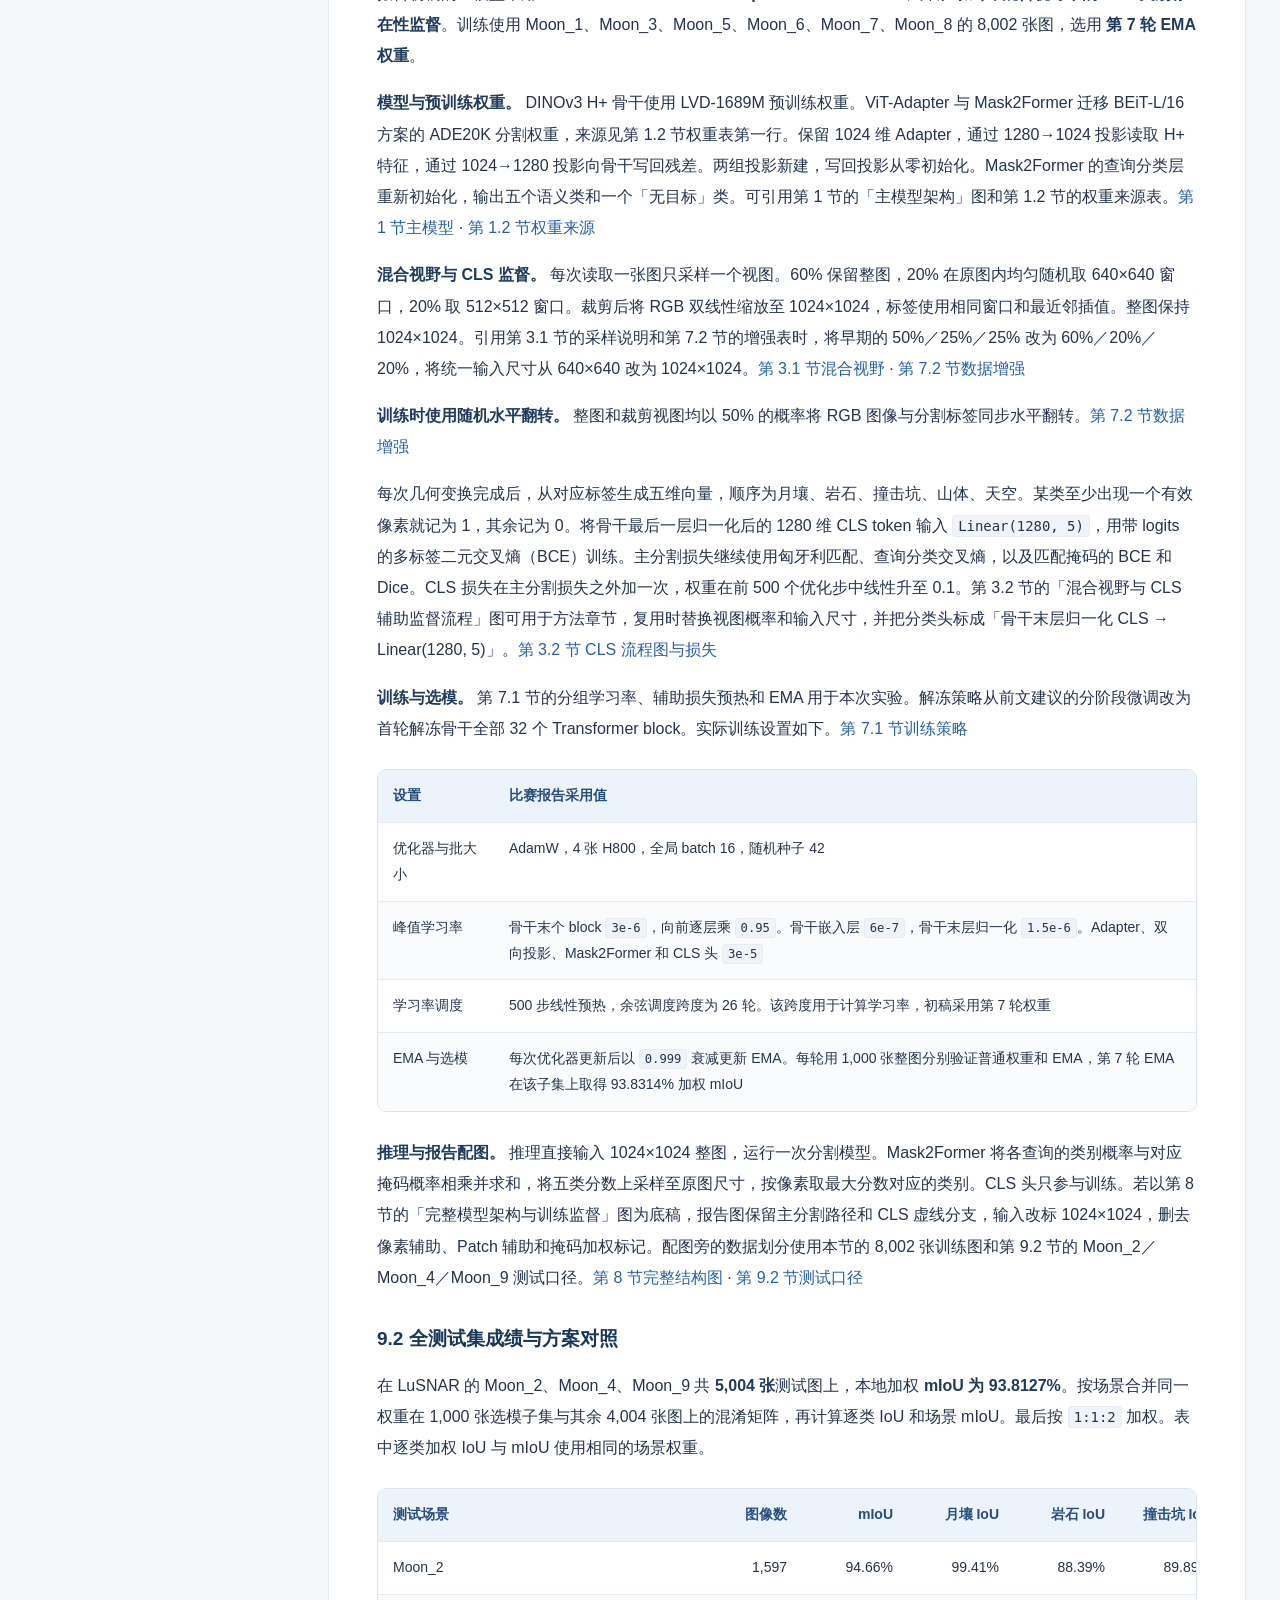
==== commit 5f6ca267: "Name CLS supervision in the best proposal summary" ====
--- a/index.html
+++ b/index.html
@@ -463,7 +463,7 @@
 </ul>
 <h2 id="section-19">9. 比赛报告初稿方案与全测试集结果</h2>
 <h3 id="section-20">9.1 当前最佳方案</h3>
-<p>报告初稿的主模型采用 <strong>DINOv3 ViT-H+/16＋ViT-Adapter＋Mask2Former</strong>。训练使用 Moon_1、Moon_3、Moon_5、Moon_6、Moon_7、Moon_8 的 8,002 张图，选用 <strong>第 7 轮 EMA 权重</strong>。</p>
+<p>报告初稿的主模型采用 <strong>DINOv3 ViT-H+/16＋ViT-Adapter＋Mask2Former</strong>，训练时加入 <strong>混合视野下的 CLS 类别存在性监督</strong>。训练使用 Moon_1、Moon_3、Moon_5、Moon_6、Moon_7、Moon_8 的 8,002 张图，选用 <strong>第 7 轮 EMA 权重</strong>。</p>
 <p><strong>模型与预训练权重。</strong> DINOv3 H+ 骨干使用 LVD-1689M 预训练权重。ViT-Adapter 与 Mask2Former 迁移 BEiT-L/16 方案的 ADE20K 分割权重，来源见第 1.2 节权重表第一行。保留 1024 维 Adapter，通过 1280→1024 投影读取 H+ 特征，通过 1024→1280 投影向骨干写回残差。两组投影新建，写回投影从零初始化。Mask2Former 的查询分类层重新初始化，输出五个语义类和一个「无目标」类。可引用第 1 节的「主模型架构」图和第 1.2 节的权重来源表。<a href="#section-2">第 1 节主模型</a> · <a href="#section-4">第 1.2 节权重来源</a></p>
 <p><strong>混合视野与 CLS 监督。</strong> 每次读取一张图只采样一个视图。60% 保留整图，20% 在原图内均匀随机取 640×640 窗口，20% 取 512×512 窗口。裁剪后将 RGB 双线性缩放至 1024×1024，标签使用相同窗口和最近邻插值。整图保持 1024×1024。引用第 3.1 节的采样说明和第 7.2 节的增强表时，将早期的 50%／25%／25% 改为 60%／20%／20%，将统一输入尺寸从 640×640 改为 1024×1024。<a href="#section-7">第 3.1 节混合视野</a> · <a href="#section-14">第 7.2 节数据增强</a></p>
 <p><strong>训练时使用随机水平翻转。</strong> 整图和裁剪视图均以 50% 的概率将 RGB 图像与分割标签同步水平翻转。<a href="#section-14">第 7.2 节数据增强</a></p>
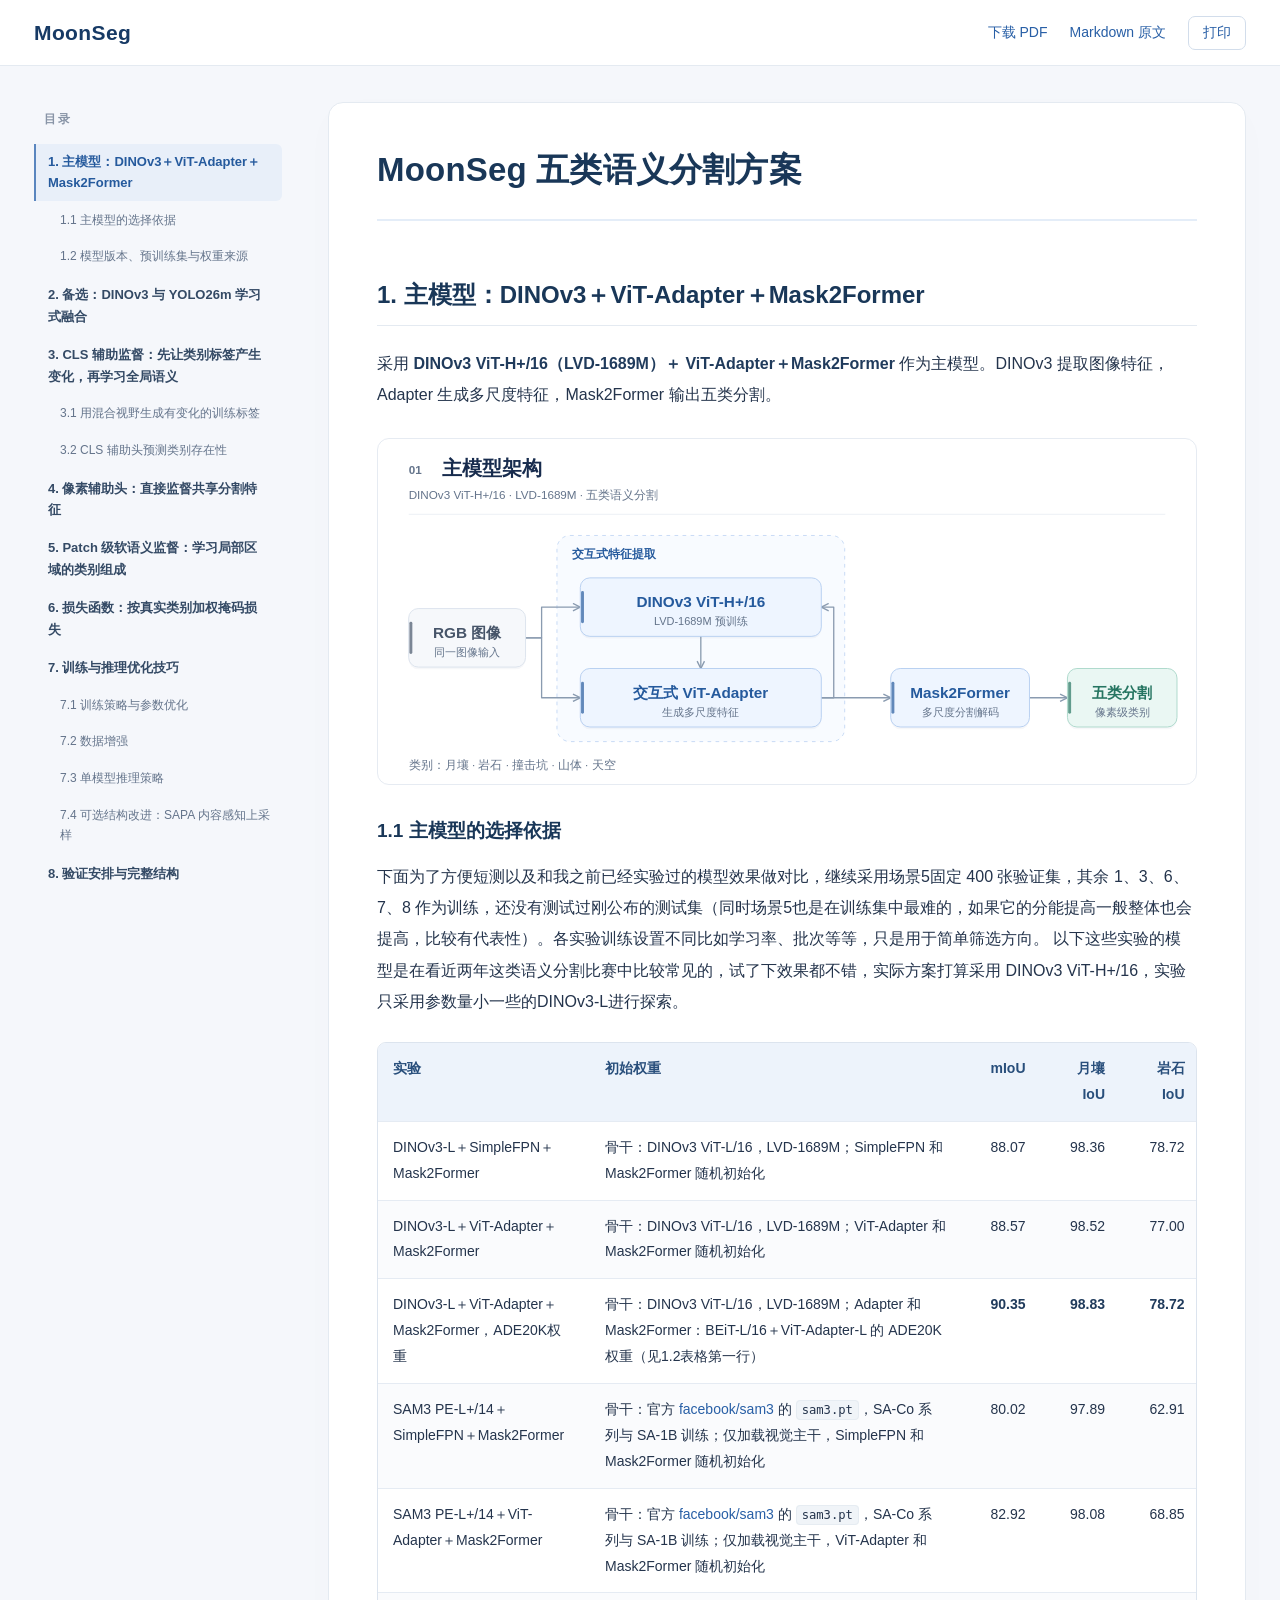
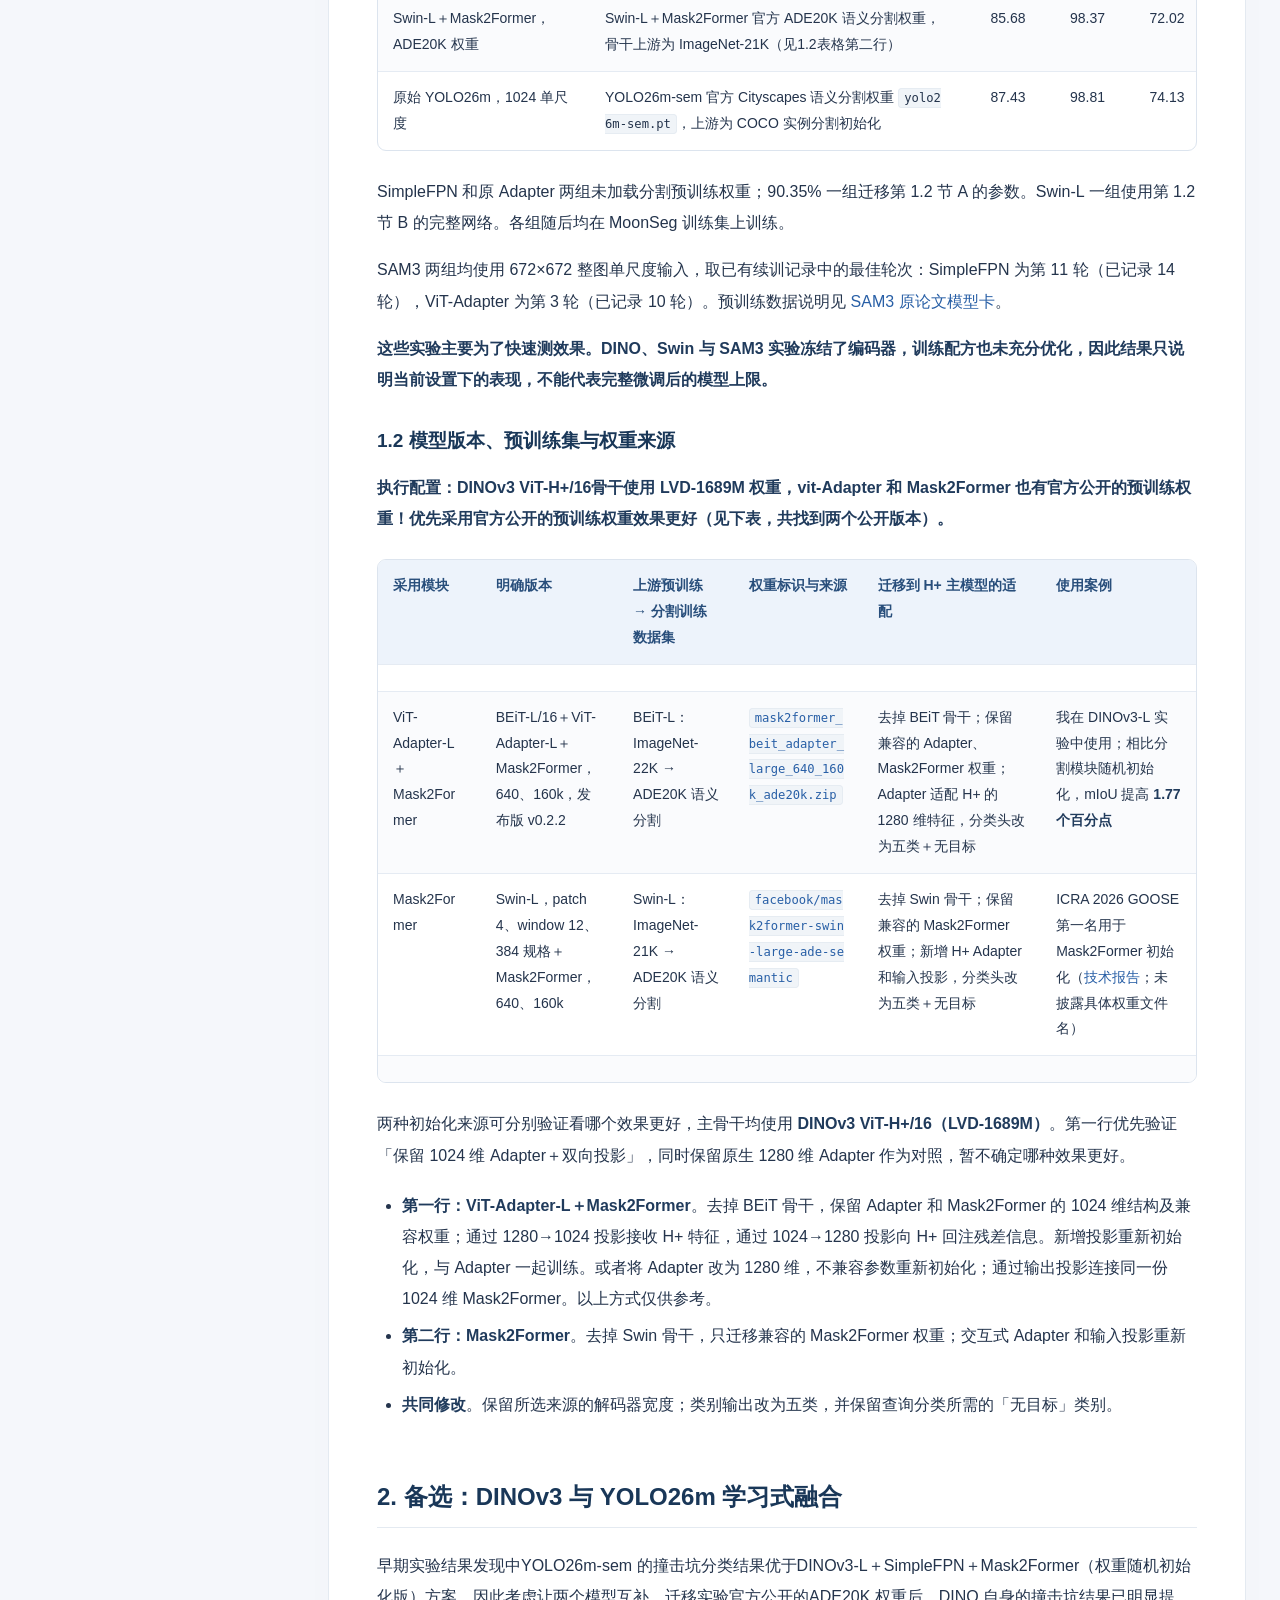
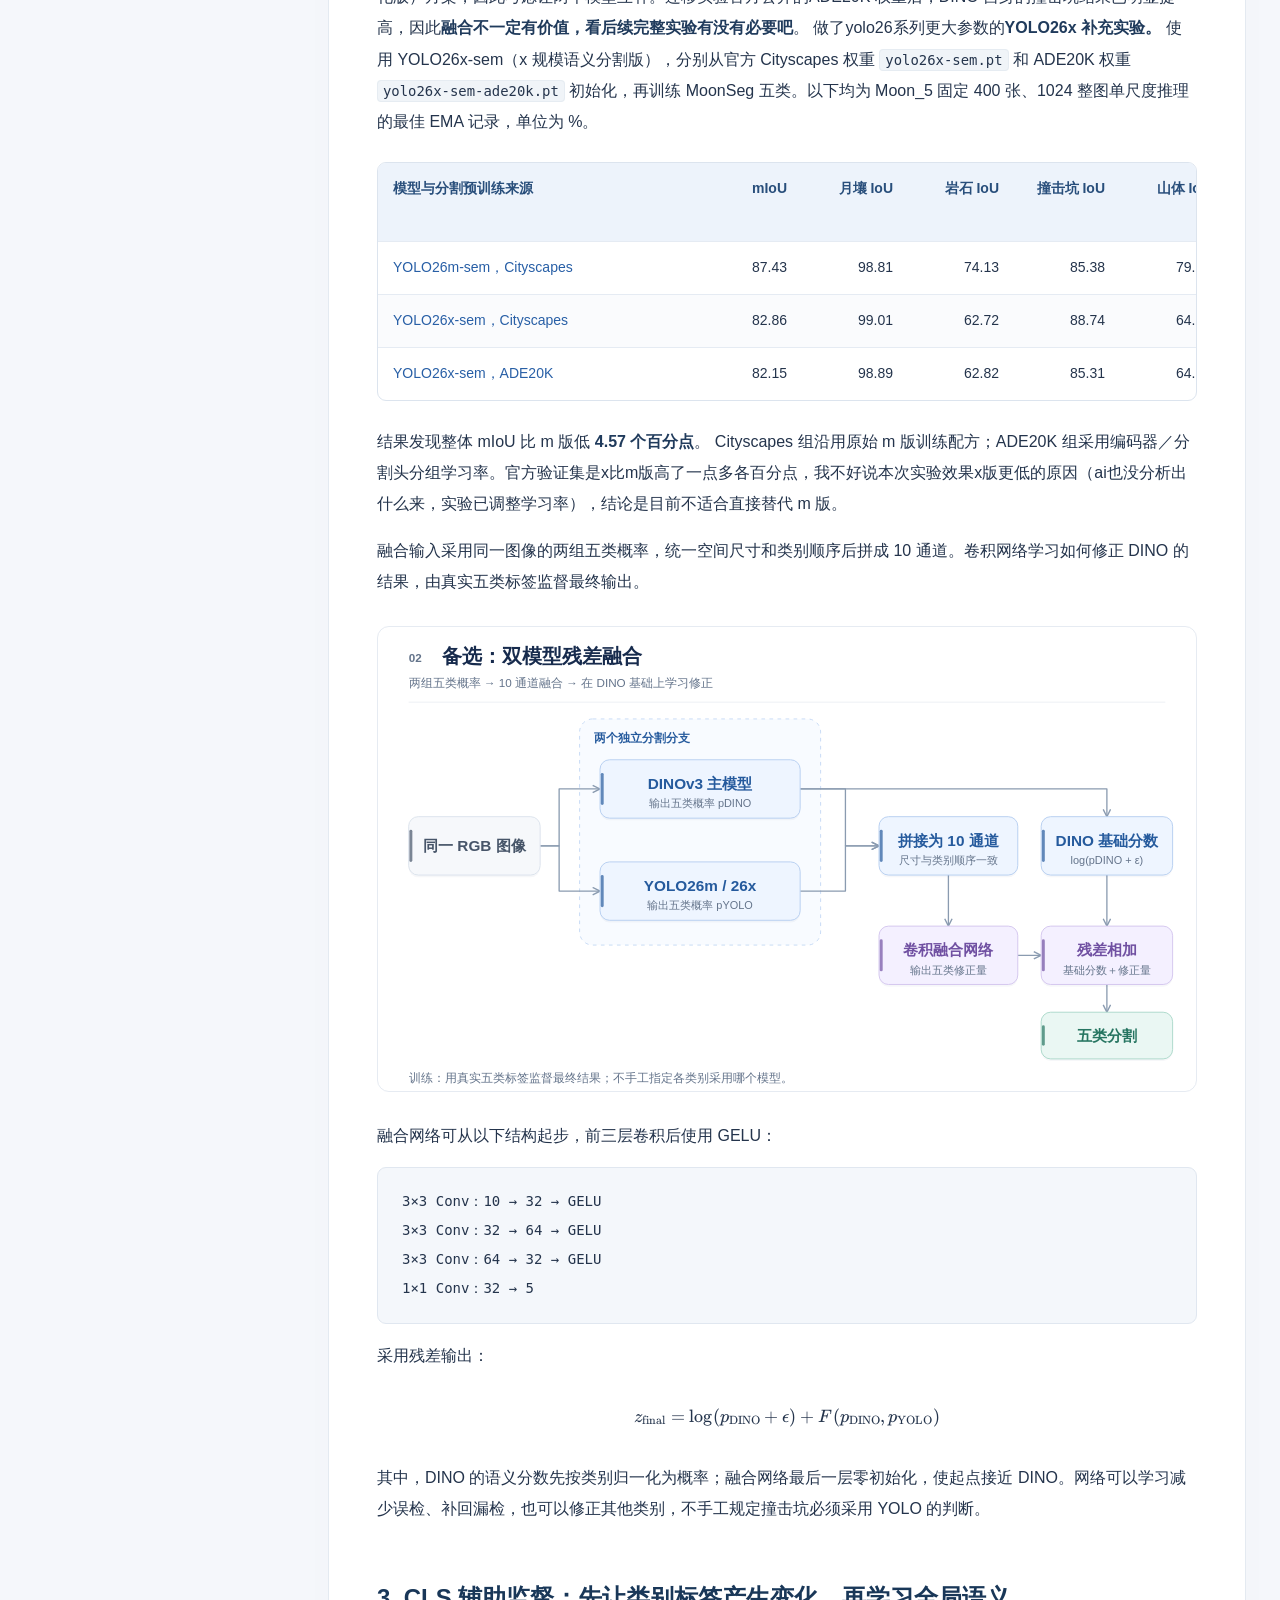
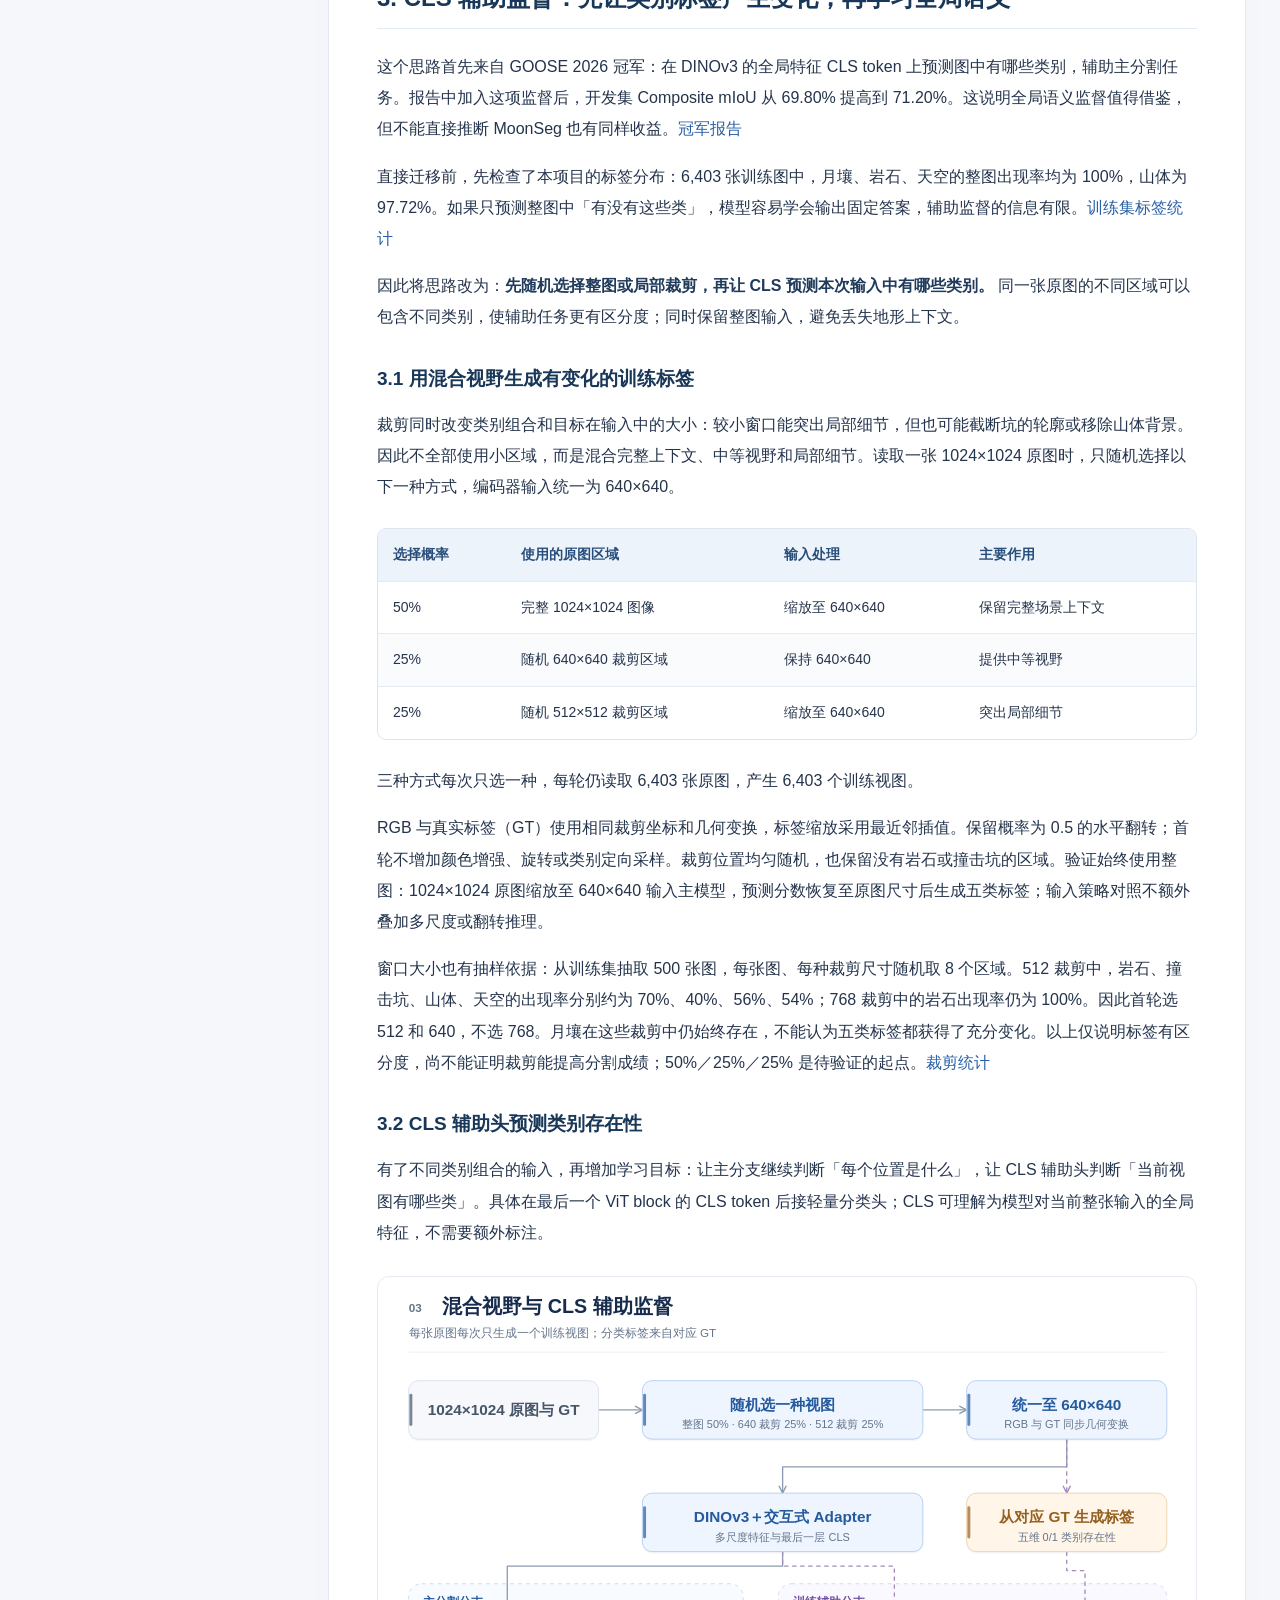
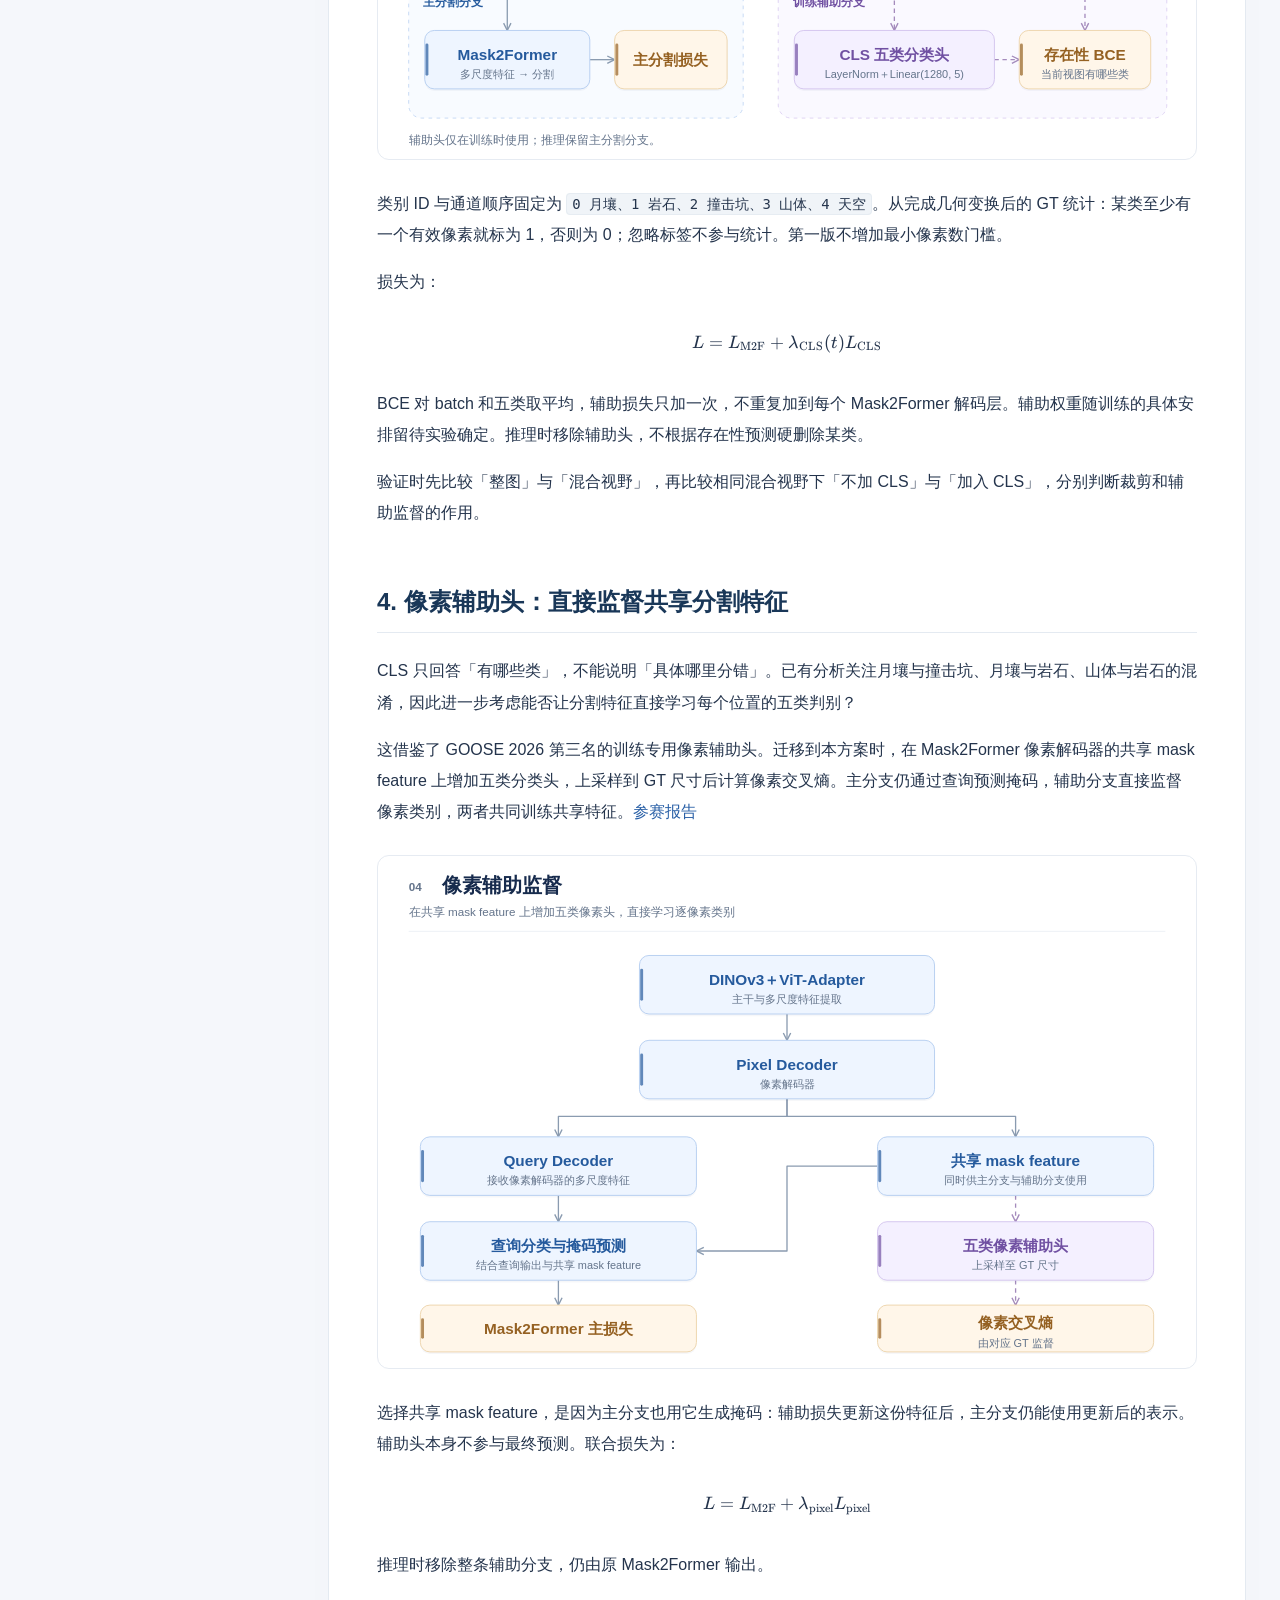
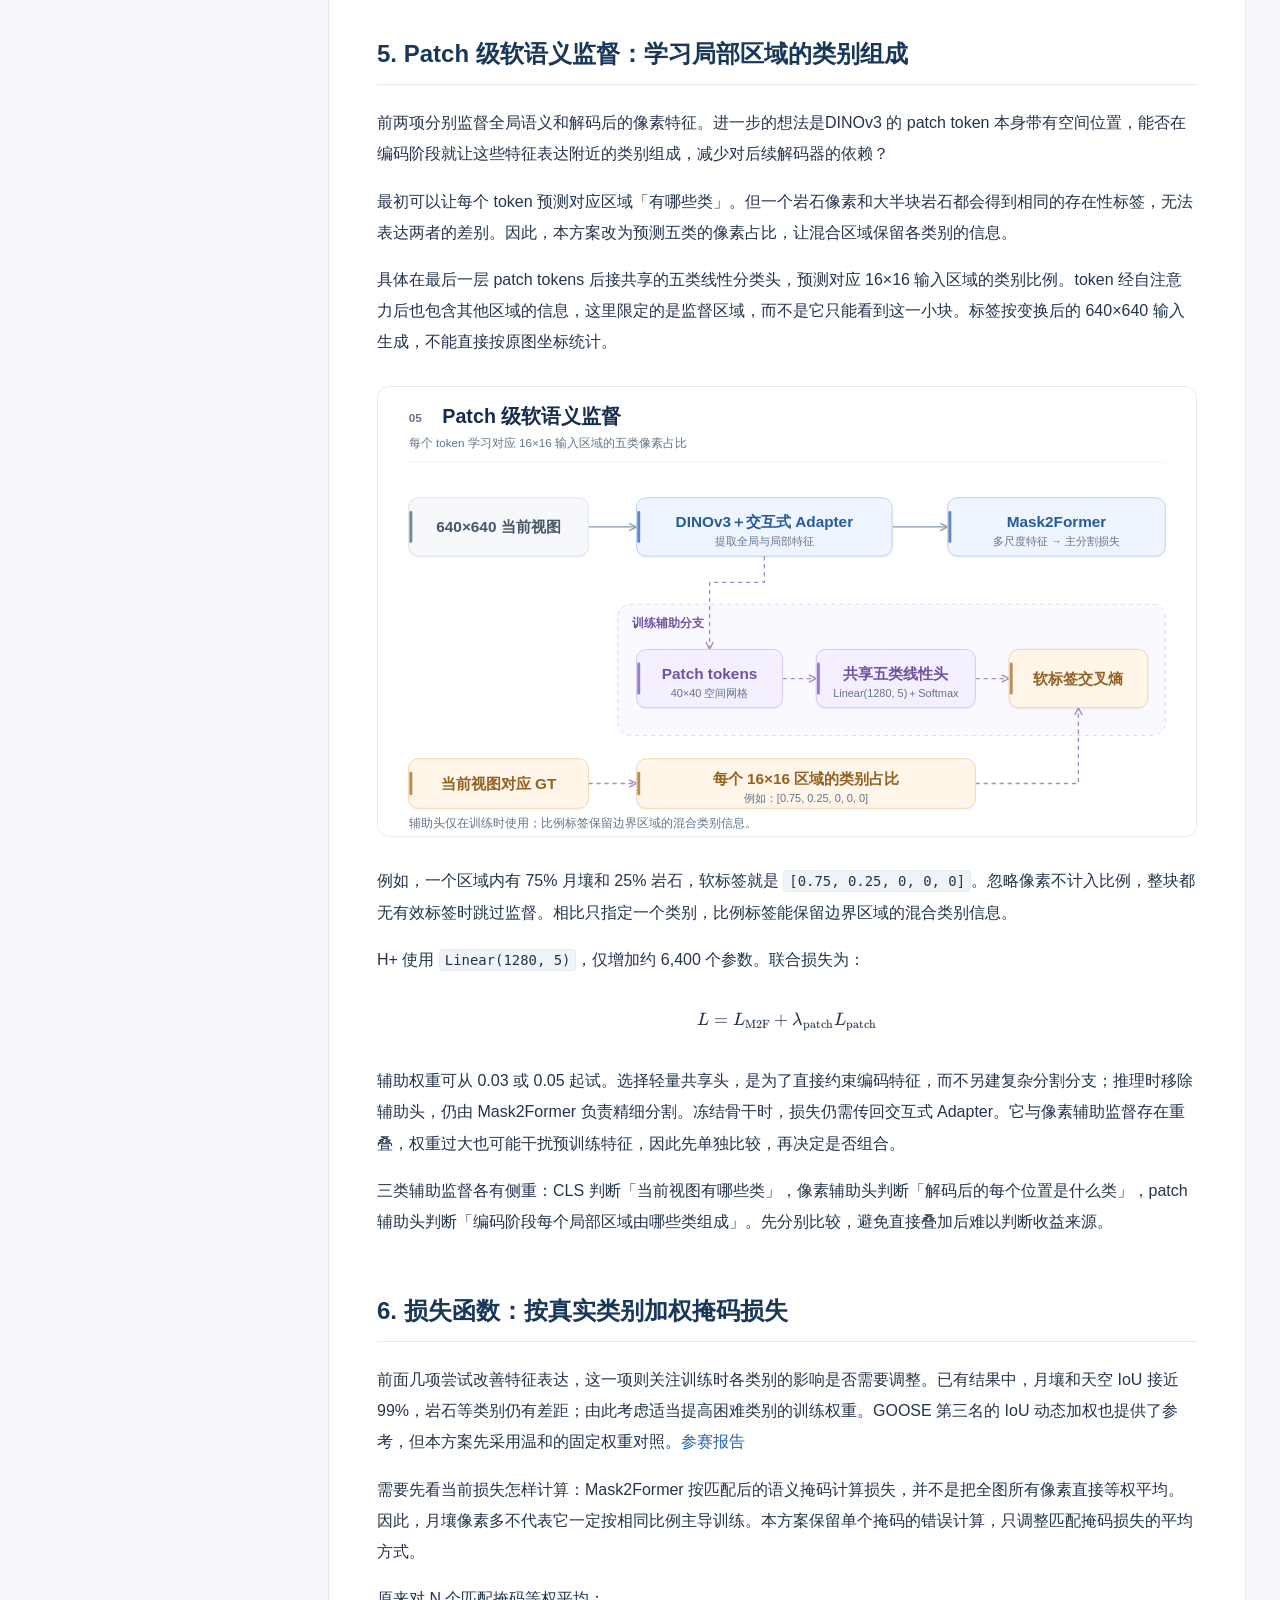
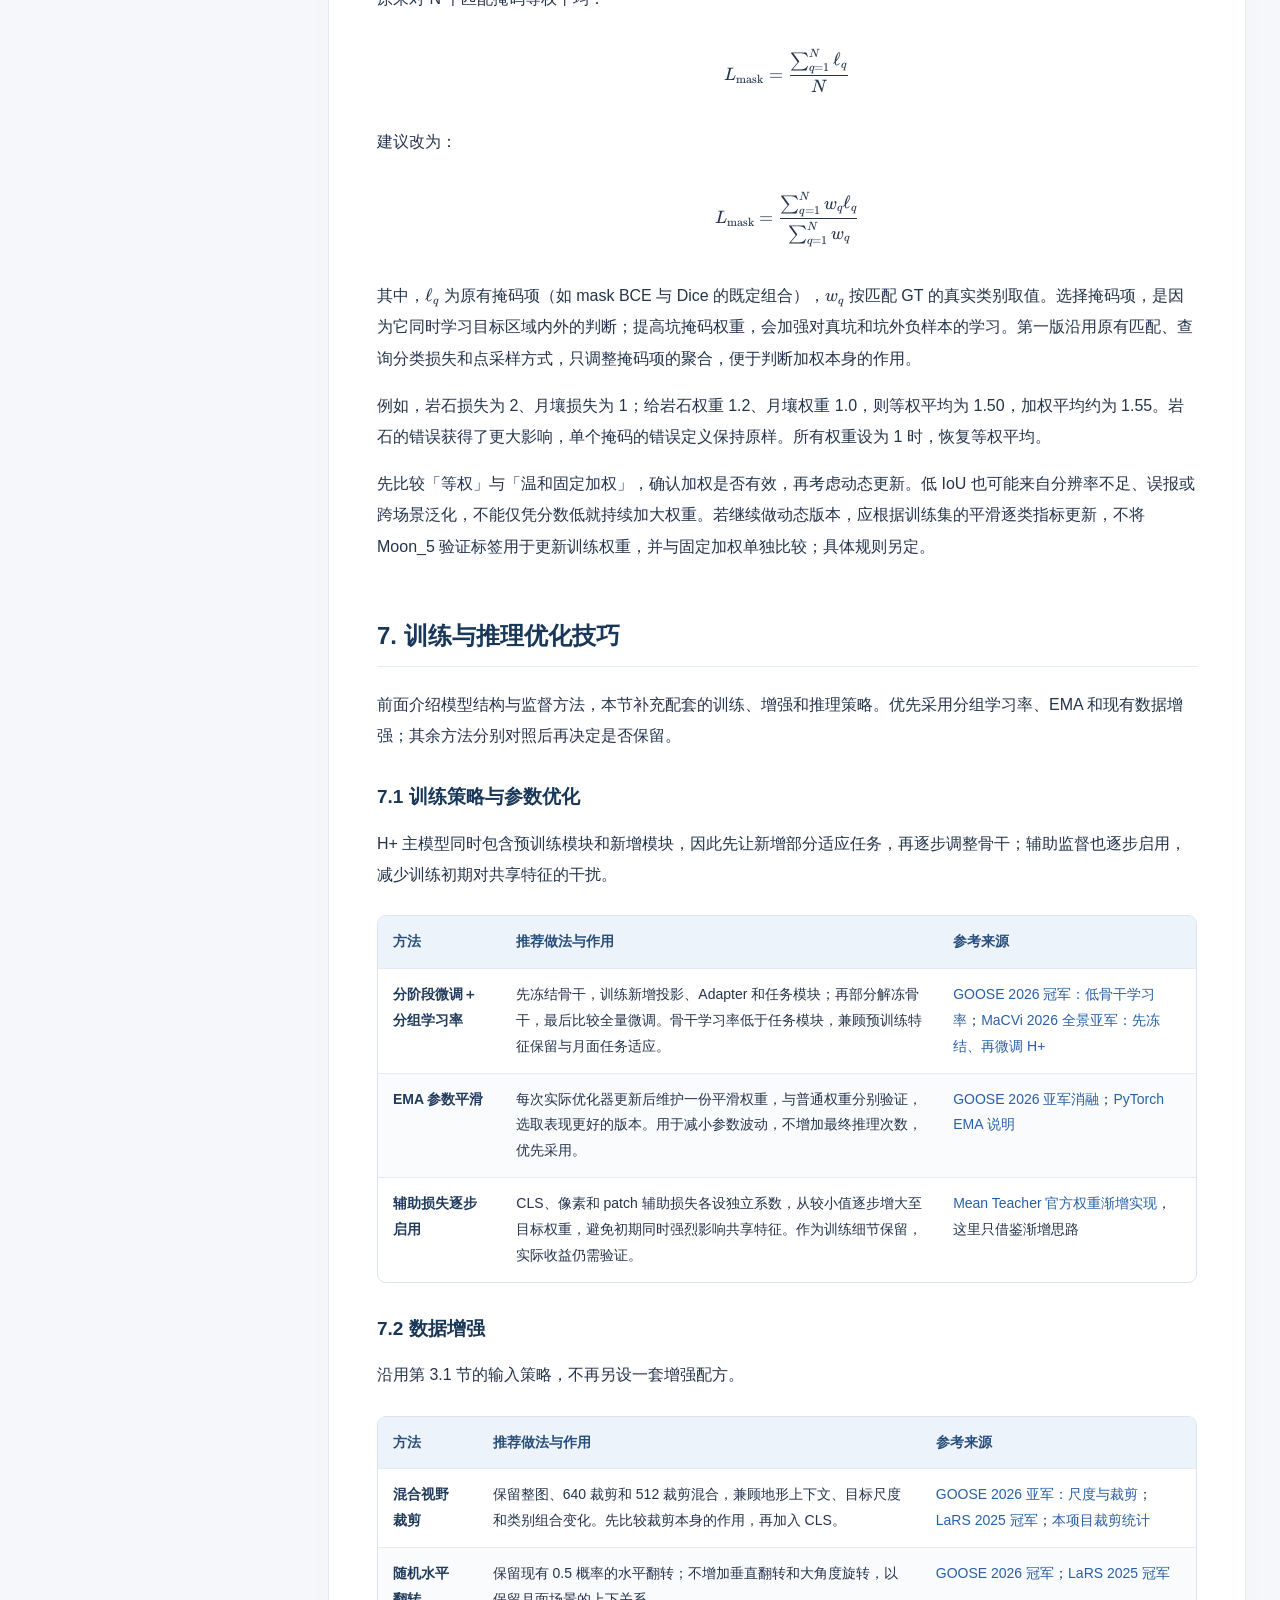
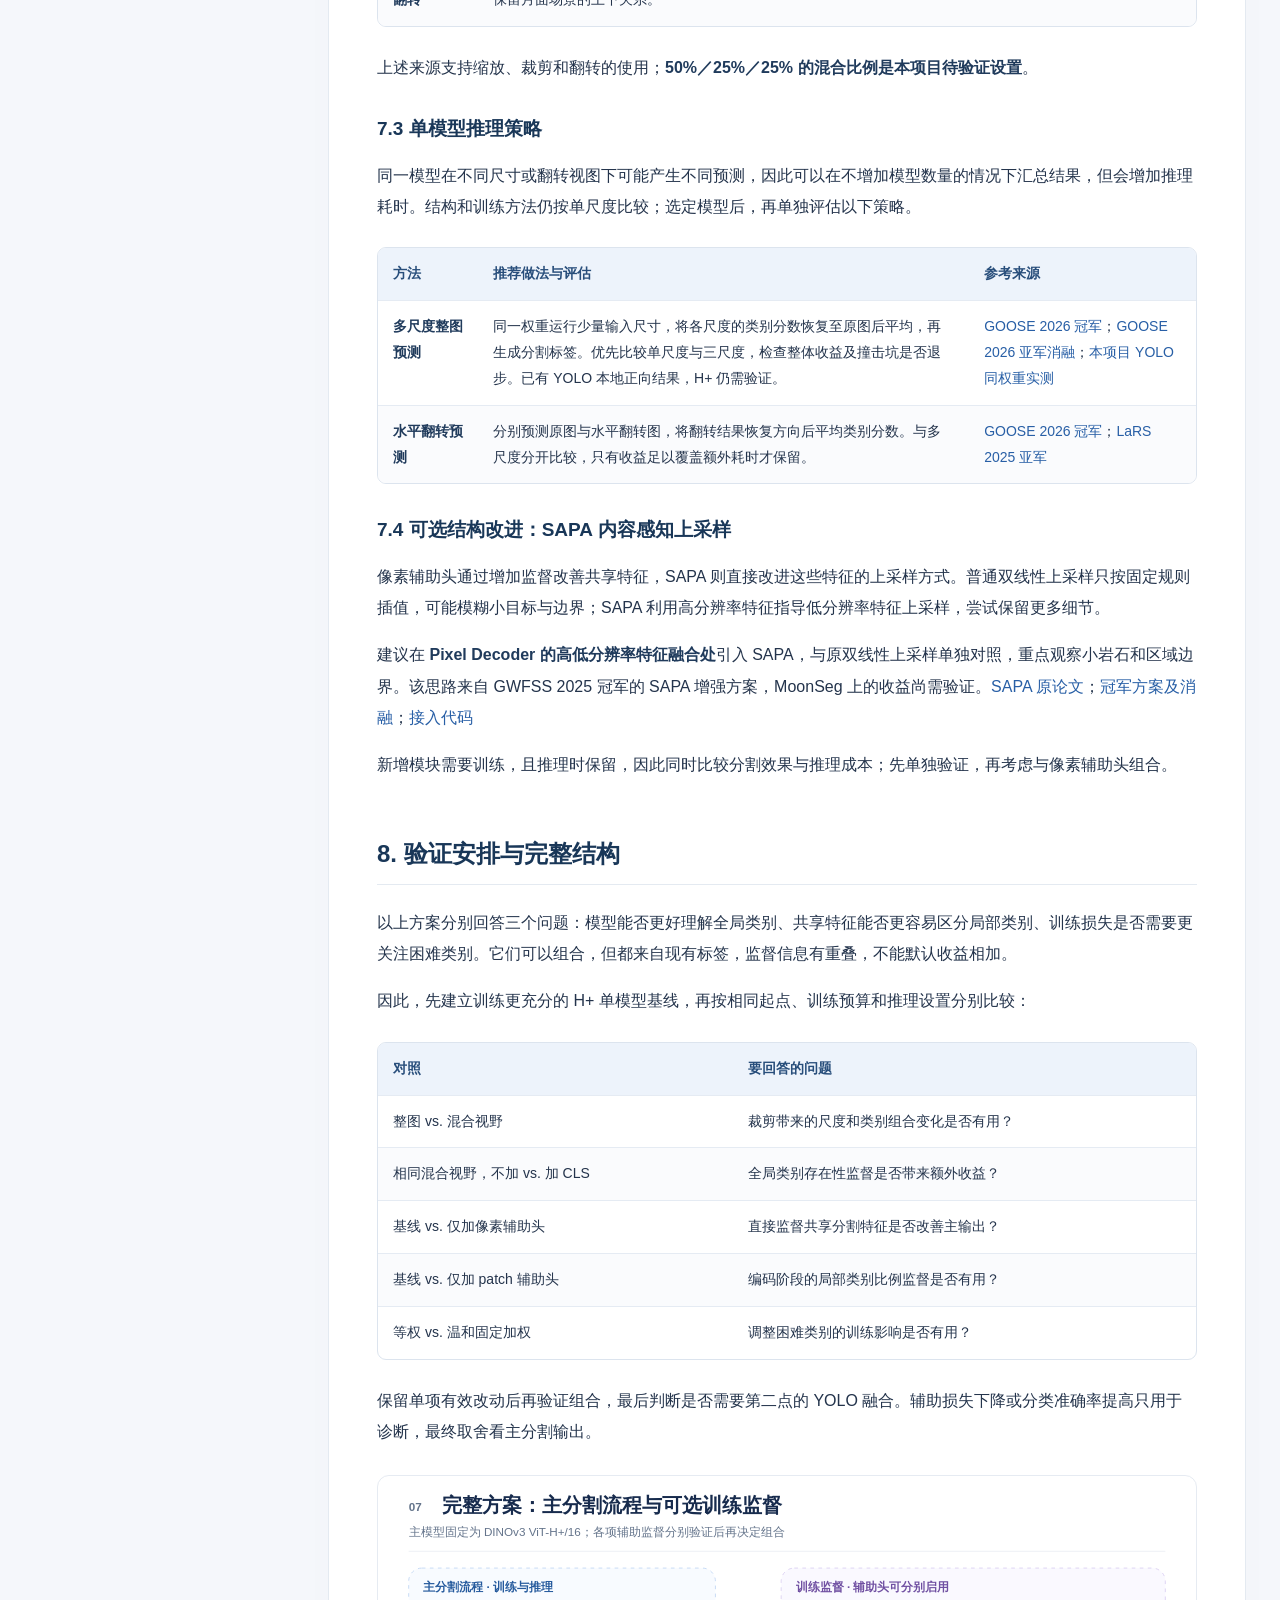
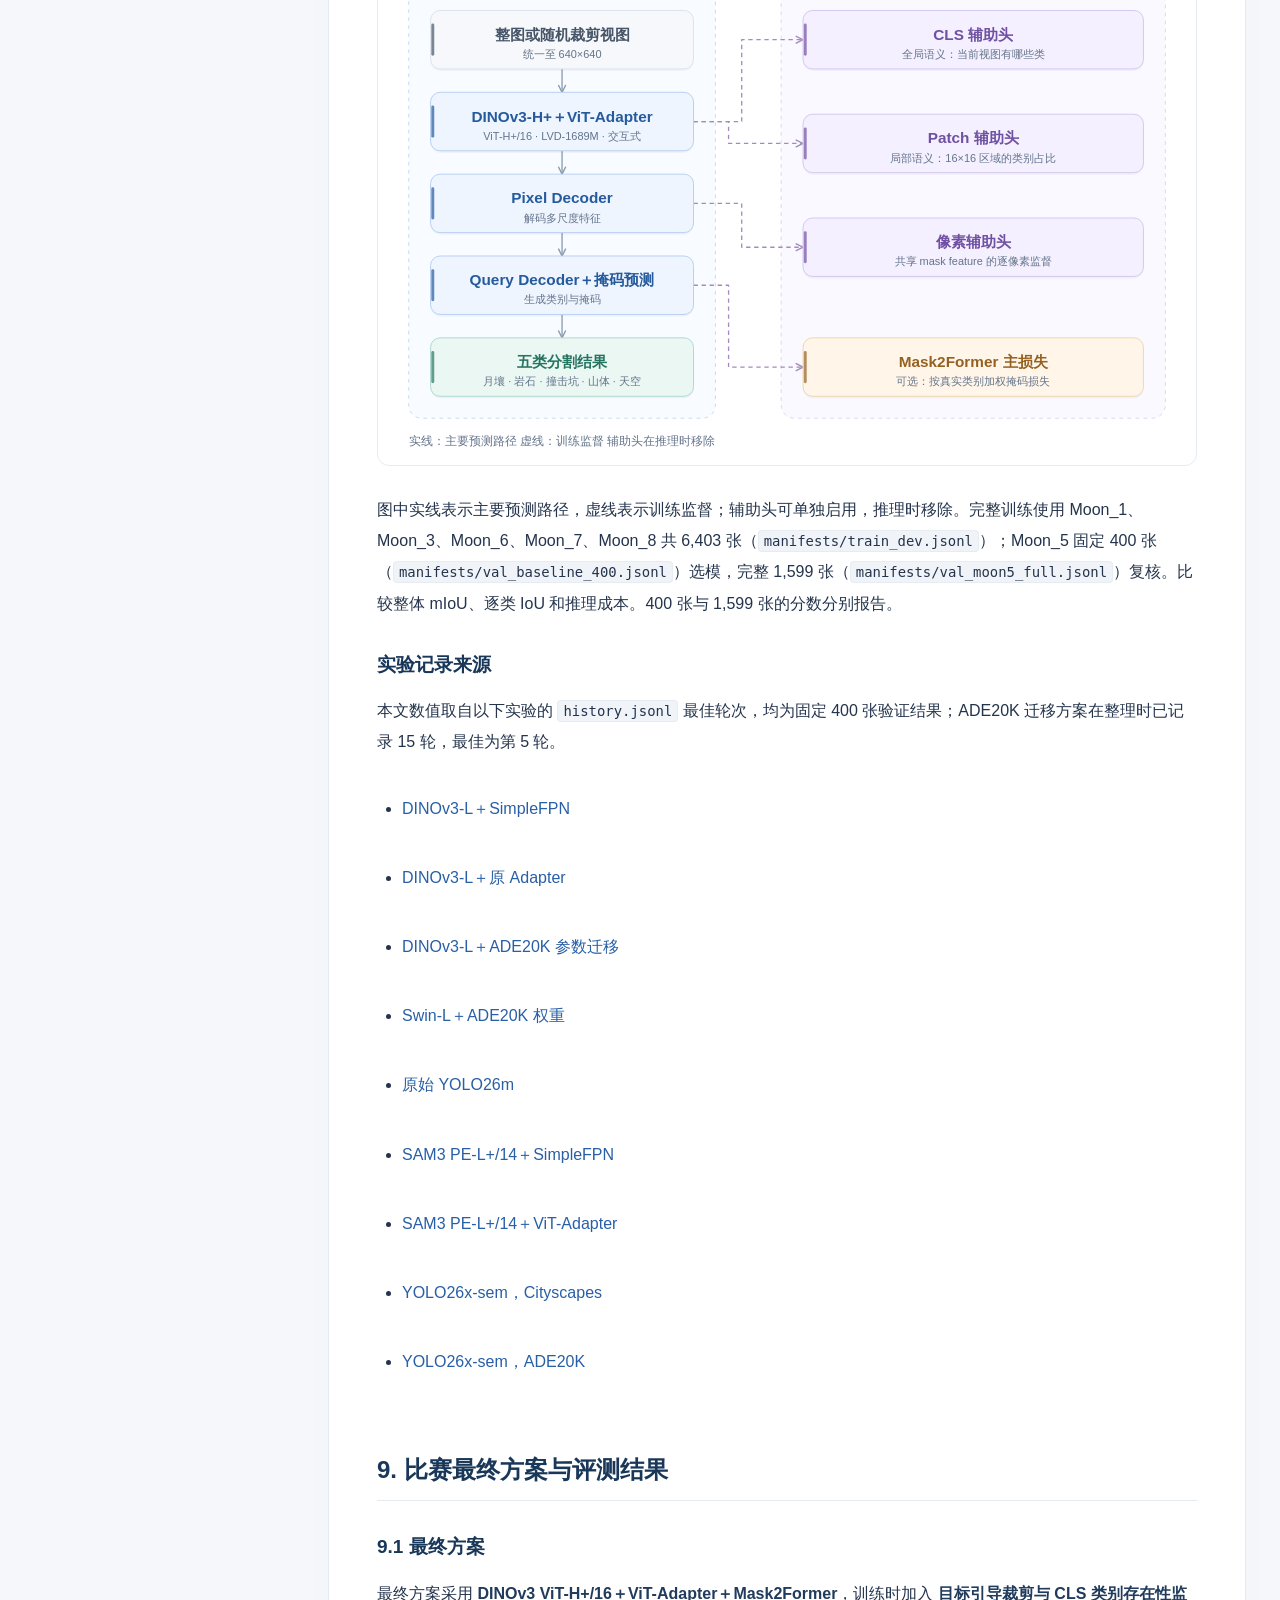
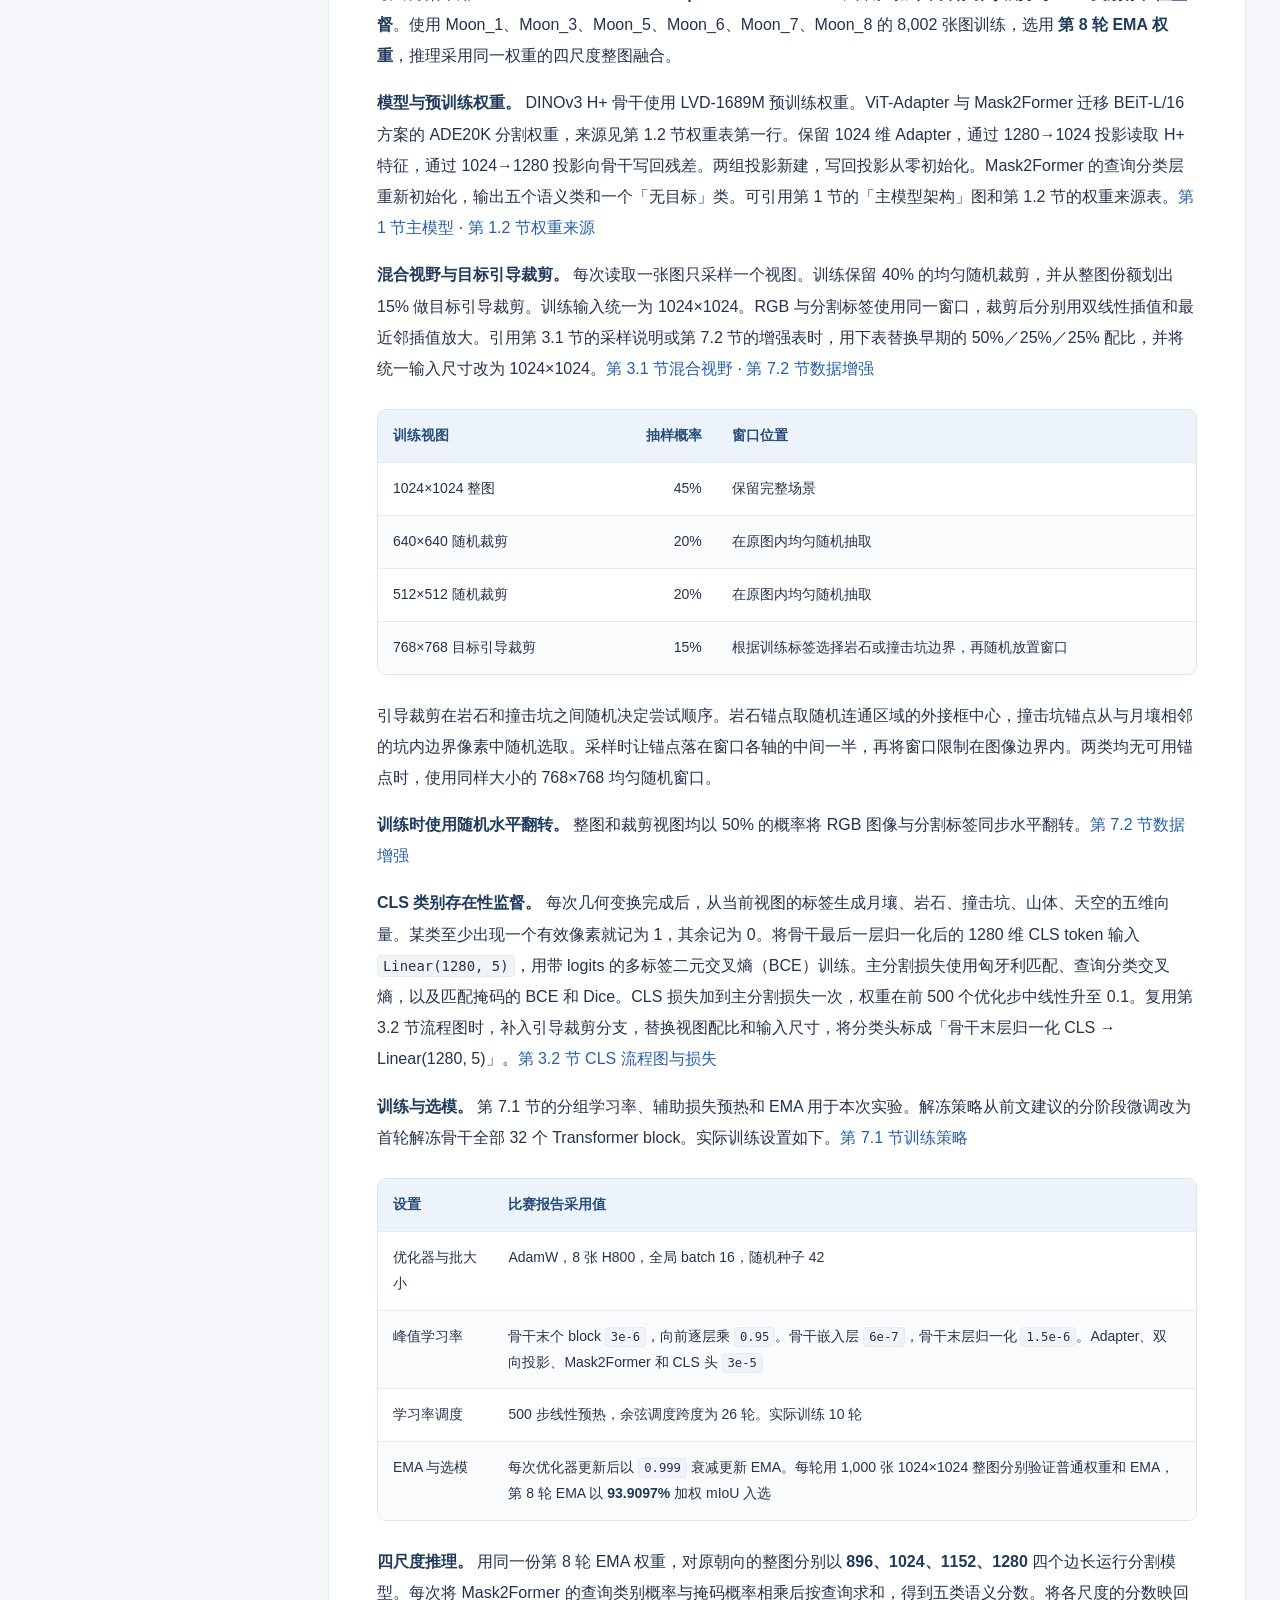
==== commit 139b68d8: "Publish the final guided CLS and four-scale evaluation in section nine" ====
--- a/index.html
+++ b/index.html
@@ -18,10 +18,10 @@
 <a class="depth-3" href="#section-16">7.4 可选结构改进：SAPA 内容感知上采样</a>
 <a class="depth-2" href="#section-17">8. 验证安排与完整结构</a>
 <a class="depth-3" href="#section-18">实验记录来源</a>
-<a class="depth-2" href="#section-19">9. 比赛报告初稿方案与全测试集结果</a>
-<a class="depth-3" href="#section-20">9.1 当前最佳方案</a>
+<a class="depth-2" href="#section-19">9. 比赛最终方案与评测结果</a>
+<a class="depth-3" href="#section-20">9.1 最终方案</a>
 <a class="depth-3" href="#section-21">9.2 全测试集成绩与方案对照</a>
-<a class="depth-3" href="#section-22">9.3 后续实验</a></nav><main><article id="document"><h1 id="section-1">MoonSeg 五类语义分割方案</h1>
+<a class="depth-3" href="#section-22">9.3 方案取舍</a></nav><main><article id="document"><h1 id="section-1">MoonSeg 五类语义分割方案</h1>
 <h2 id="section-2">1. 主模型：DINOv3＋ViT-Adapter＋Mask2Former</h2>
 <p>采用 <strong>DINOv3 ViT-H+/16（LVD-1689M）＋ ViT-Adapter＋Mask2Former</strong> 作为主模型。DINOv3 提取图像特征，Adapter 生成多尺度特征，Mask2Former 输出五类分割。</p>
 <p><img src="docs/assets/moonseg_proposal/01_main_model.svg" alt="主模型架构" loading="eager"></p>
@@ -461,13 +461,45 @@
 <p><a href="runs/yolo26x_ade20k_enc3e5_head3e4_warm2_e20_20261112/history.jsonl">YOLO26x-sem，ADE20K</a></p>
 </li>
 </ul>
-<h2 id="section-19">9. 比赛报告初稿方案与全测试集结果</h2>
-<h3 id="section-20">9.1 当前最佳方案</h3>
-<p>报告初稿的主模型采用 <strong>DINOv3 ViT-H+/16＋ViT-Adapter＋Mask2Former</strong>，训练时加入 <strong>混合视野下的 CLS 类别存在性监督</strong>。训练使用 Moon_1、Moon_3、Moon_5、Moon_6、Moon_7、Moon_8 的 8,002 张图，选用 <strong>第 7 轮 EMA 权重</strong>。</p>
+<h2 id="section-19">9. 比赛最终方案与评测结果</h2>
+<h3 id="section-20">9.1 最终方案</h3>
+<p>最终方案采用 <strong>DINOv3 ViT-H+/16＋ViT-Adapter＋Mask2Former</strong>，训练时加入 <strong>目标引导裁剪与 CLS 类别存在性监督</strong>。使用 Moon_1、Moon_3、Moon_5、Moon_6、Moon_7、Moon_8 的 8,002 张图训练，选用 <strong>第 8 轮 EMA 权重</strong>，推理采用同一权重的四尺度整图融合。</p>
 <p><strong>模型与预训练权重。</strong> DINOv3 H+ 骨干使用 LVD-1689M 预训练权重。ViT-Adapter 与 Mask2Former 迁移 BEiT-L/16 方案的 ADE20K 分割权重，来源见第 1.2 节权重表第一行。保留 1024 维 Adapter，通过 1280→1024 投影读取 H+ 特征，通过 1024→1280 投影向骨干写回残差。两组投影新建，写回投影从零初始化。Mask2Former 的查询分类层重新初始化，输出五个语义类和一个「无目标」类。可引用第 1 节的「主模型架构」图和第 1.2 节的权重来源表。<a href="#section-2">第 1 节主模型</a> · <a href="#section-4">第 1.2 节权重来源</a></p>
-<p><strong>混合视野与 CLS 监督。</strong> 每次读取一张图只采样一个视图。60% 保留整图，20% 在原图内均匀随机取 640×640 窗口，20% 取 512×512 窗口。裁剪后将 RGB 双线性缩放至 1024×1024，标签使用相同窗口和最近邻插值。整图保持 1024×1024。引用第 3.1 节的采样说明和第 7.2 节的增强表时，将早期的 50%／25%／25% 改为 60%／20%／20%，将统一输入尺寸从 640×640 改为 1024×1024。<a href="#section-7">第 3.1 节混合视野</a> · <a href="#section-14">第 7.2 节数据增强</a></p>
+<p><strong>混合视野与目标引导裁剪。</strong> 每次读取一张图只采样一个视图。训练保留 40% 的均匀随机裁剪，并从整图份额划出 15% 做目标引导裁剪。训练输入统一为 1024×1024。RGB 与分割标签使用同一窗口，裁剪后分别用双线性插值和最近邻插值放大。引用第 3.1 节的采样说明或第 7.2 节的增强表时，用下表替换早期的 50%／25%／25% 配比，并将统一输入尺寸改为 1024×1024。<a href="#section-7">第 3.1 节混合视野</a> · <a href="#section-14">第 7.2 节数据增强</a></p>
+<div class="table-wrap"><table>
+<thead>
+<tr>
+<th>训练视图</th>
+<th style="text-align:right">抽样概率</th>
+<th>窗口位置</th>
+</tr>
+</thead>
+<tbody>
+<tr>
+<td>1024×1024 整图</td>
+<td style="text-align:right">45%</td>
+<td>保留完整场景</td>
+</tr>
+<tr>
+<td>640×640 随机裁剪</td>
+<td style="text-align:right">20%</td>
+<td>在原图内均匀随机抽取</td>
+</tr>
+<tr>
+<td>512×512 随机裁剪</td>
+<td style="text-align:right">20%</td>
+<td>在原图内均匀随机抽取</td>
+</tr>
+<tr>
+<td>768×768 目标引导裁剪</td>
+<td style="text-align:right">15%</td>
+<td>根据训练标签选择岩石或撞击坑边界，再随机放置窗口</td>
+</tr>
+</tbody>
+</table></div>
+<p>引导裁剪在岩石和撞击坑之间随机决定尝试顺序。岩石锚点取随机连通区域的外接框中心，撞击坑锚点从与月壤相邻的坑内边界像素中随机选取。采样时让锚点落在窗口各轴的中间一半，再将窗口限制在图像边界内。两类均无可用锚点时，使用同样大小的 768×768 均匀随机窗口。</p>
 <p><strong>训练时使用随机水平翻转。</strong> 整图和裁剪视图均以 50% 的概率将 RGB 图像与分割标签同步水平翻转。<a href="#section-14">第 7.2 节数据增强</a></p>
-<p>每次几何变换完成后，从对应标签生成五维向量，顺序为月壤、岩石、撞击坑、山体、天空。某类至少出现一个有效像素就记为 1，其余记为 0。将骨干最后一层归一化后的 1280 维 CLS token 输入 <code>Linear(1280, 5)</code>，用带 logits 的多标签二元交叉熵（BCE）训练。主分割损失继续使用匈牙利匹配、查询分类交叉熵，以及匹配掩码的 BCE 和 Dice。CLS 损失在主分割损失之外加一次，权重在前 500 个优化步中线性升至 0.1。第 3.2 节的「混合视野与 CLS 辅助监督流程」图可用于方法章节，复用时替换视图概率和输入尺寸，并把分类头标成「骨干末层归一化 CLS → Linear(1280, 5)」。<a href="#section-8">第 3.2 节 CLS 流程图与损失</a></p>
+<p><strong>CLS 类别存在性监督。</strong> 每次几何变换完成后，从当前视图的标签生成月壤、岩石、撞击坑、山体、天空的五维向量。某类至少出现一个有效像素就记为 1，其余记为 0。将骨干最后一层归一化后的 1280 维 CLS token 输入 <code>Linear(1280, 5)</code>，用带 logits 的多标签二元交叉熵（BCE）训练。主分割损失使用匈牙利匹配、查询分类交叉熵，以及匹配掩码的 BCE 和 Dice。CLS 损失加到主分割损失一次，权重在前 500 个优化步中线性升至 0.1。复用第 3.2 节流程图时，补入引导裁剪分支，替换视图配比和输入尺寸，将分类头标成「骨干末层归一化 CLS → Linear(1280, 5)」。<a href="#section-8">第 3.2 节 CLS 流程图与损失</a></p>
 <p><strong>训练与选模。</strong> 第 7.1 节的分组学习率、辅助损失预热和 EMA 用于本次实验。解冻策略从前文建议的分阶段微调改为首轮解冻骨干全部 32 个 Transformer block。实际训练设置如下。<a href="#section-13">第 7.1 节训练策略</a></p>
 <div class="table-wrap"><table>
 <thead>
@@ -479,7 +511,7 @@
 <tbody>
 <tr>
 <td>优化器与批大小</td>
-<td>AdamW，4 张 H800，全局 batch 16，随机种子 42</td>
+<td>AdamW，8 张 H800，全局 batch 16，随机种子 42</td>
 </tr>
 <tr>
 <td>峰值学习率</td>
@@ -487,17 +519,18 @@
 </tr>
 <tr>
 <td>学习率调度</td>
-<td>500 步线性预热，余弦调度跨度为 26 轮。该跨度用于计算学习率，初稿采用第 7 轮权重</td>
+<td>500 步线性预热，余弦调度跨度为 26 轮。实际训练 10 轮</td>
 </tr>
 <tr>
 <td>EMA 与选模</td>
-<td>每次优化器更新后以 <code>0.999</code> 衰减更新 EMA。每轮用 1,000 张整图分别验证普通权重和 EMA，第 7 轮 EMA 在该子集上取得 93.8314% 加权 mIoU</td>
-</tr>
-</tbody>
-</table></div>
-<p><strong>推理与报告配图。</strong> 推理直接输入 1024×1024 整图，运行一次分割模型。Mask2Former 将各查询的类别概率与对应掩码概率相乘并求和，将五类分数上采样至原图尺寸，按像素取最大分数对应的类别。CLS 头只参与训练。若以第 8 节的「完整模型架构与训练监督」图为底稿，报告图保留主分割路径和 CLS 虚线分支，输入改标 1024×1024，删去像素辅助、Patch 辅助和掩码加权标记。配图旁的数据划分使用本节的 8,002 张训练图和第 9.2 节的 Moon_2／Moon_4／Moon_9 测试口径。<a href="#section-17">第 8 节完整结构图</a> · <a href="#section-21">第 9.2 节测试口径</a></p>
+<td>每次优化器更新后以 <code>0.999</code> 衰减更新 EMA。每轮用 1,000 张 1024×1024 整图分别验证普通权重和 EMA，第 8 轮 EMA 以 <strong>93.9097%</strong> 加权 mIoU 入选</td>
+</tr>
+</tbody>
+</table></div>
+<p><strong>四尺度推理。</strong> 用同一份第 8 轮 EMA 权重，对原朝向的整图分别以 <strong>896、1024、1152、1280</strong> 四个边长运行分割模型。每次将 Mask2Former 的查询类别概率与掩码概率相乘后按查询求和，得到五类语义分数。将各尺度的分数映回原图尺寸，对每个像素的五类分数归一化，再将四个尺度等权融合，取最大分数对应的类别。推理执行主分割路径，CLS 辅助分类头用于训练。<a href="#section-15">第 7.3 节多尺度整图预测</a></p>
+<p>复用第 8 节「完整模型架构与训练监督」图时，训练侧将输入改为 1024×1024 并保留 CLS 虚线分支，删去像素辅助、Patch 辅助和掩码加权标记。推理侧补画「四尺度整图 → 同一模型 → 映回原尺寸并归一化 → 等权融合」。数据划分使用本节的 8,002 张训练图和第 9.2 节的评测口径。<a href="#section-17">第 8 节完整结构图</a> · <a href="#section-21">第 9.2 节评测口径</a></p>
 <h3 id="section-21">9.2 全测试集成绩与方案对照</h3>
-<p>在 LuSNAR 的 Moon_2、Moon_4、Moon_9 共 <strong>5,004 张</strong>测试图上，本地加权 <strong>mIoU 为 93.8127%</strong>。按场景合并同一权重在 1,000 张选模子集与其余 4,004 张图上的混淆矩阵，再计算逐类 IoU 和场景 mIoU。最后按 <code>1:1:2</code> 加权。表中逐类加权 IoU 与 mIoU 使用相同的场景权重。</p>
+<p><strong>最终复核的加权 mIoU 为 94.7082%。</strong> 评测使用 LuSNAR 的 Moon_2、Moon_4、Moon_9 中划出 1,000 张选模图后剩余的 <strong>4,004 张图像</strong>。从各场景的像素混淆矩阵计算五类 IoU 与场景 mIoU，再按 <code>1:1:2</code> 对三个场景加权。表中逐类加权 IoU 采用同一组场景权重。</p>
 <div class="table-wrap"><table>
 <thead>
 <tr>
@@ -514,102 +547,83 @@
 <tbody>
 <tr>
 <td>Moon_2</td>
-<td style="text-align:right">1,597</td>
-<td style="text-align:right">94.66%</td>
-<td style="text-align:right">99.41%</td>
-<td style="text-align:right">88.39%</td>
-<td style="text-align:right">89.89%</td>
-<td style="text-align:right">95.93%</td>
-<td style="text-align:right">99.70%</td>
+<td style="text-align:right">1,278</td>
+<td style="text-align:right">95.73%</td>
+<td style="text-align:right">99.54%</td>
+<td style="text-align:right">91.05%</td>
+<td style="text-align:right">90.70%</td>
+<td style="text-align:right">97.51%</td>
+<td style="text-align:right">99.83%</td>
 </tr>
 <tr>
 <td>Moon_4</td>
-<td style="text-align:right">1,320</td>
-<td style="text-align:right">94.91%</td>
-<td style="text-align:right">99.32%</td>
-<td style="text-align:right">87.75%</td>
-<td style="text-align:right">90.99%</td>
-<td style="text-align:right">96.80%</td>
-<td style="text-align:right">99.71%</td>
+<td style="text-align:right">1,056</td>
+<td style="text-align:right">95.94%</td>
+<td style="text-align:right">99.47%</td>
+<td style="text-align:right">90.55%</td>
+<td style="text-align:right">91.91%</td>
+<td style="text-align:right">97.95%</td>
+<td style="text-align:right">99.81%</td>
 </tr>
 <tr>
 <td>Moon_9</td>
-<td style="text-align:right">2,087</td>
-<td style="text-align:right">92.84%</td>
-<td style="text-align:right">98.87%</td>
-<td style="text-align:right">86.89%</td>
-<td style="text-align:right">84.11%</td>
-<td style="text-align:right">94.80%</td>
-<td style="text-align:right">99.50%</td>
+<td style="text-align:right">1,670</td>
+<td style="text-align:right">93.58%</td>
+<td style="text-align:right">99.01%</td>
+<td style="text-align:right">88.34%</td>
+<td style="text-align:right">85.25%</td>
+<td style="text-align:right">95.72%</td>
+<td style="text-align:right">99.61%</td>
 </tr>
 <tr>
 <td><strong>场景加权</strong></td>
-<td style="text-align:right"><strong>5,004</strong></td>
-<td style="text-align:right"><strong>93.81%</strong></td>
-<td style="text-align:right"><strong>99.12%</strong></td>
-<td style="text-align:right"><strong>87.48%</strong></td>
-<td style="text-align:right"><strong>87.27%</strong></td>
-<td style="text-align:right"><strong>95.59%</strong></td>
-<td style="text-align:right"><strong>99.60%</strong></td>
-</tr>
-</tbody>
-</table></div>
-<p>下表比较各配方已选权重在相同 5,004 张测试图上的结果。表中的辅助项权重为预热结束后的设定值。</p>
-<div class="table-wrap"><table>
-<thead>
-<tr>
-<th>训练方案</th>
-<th>实际改动</th>
-<th>评测权重</th>
-<th style="text-align:right">全测试加权 mIoU</th>
-<th style="text-align:right">Moon_9 撞击坑 IoU</th>
-</tr>
-</thead>
-<tbody>
-<tr>
-<td><strong>混合视野＋CLS</strong></td>
-<td>40% 随机裁 640 或 512，CLS BCE 权重 <code>0.1</code></td>
-<td><strong>第 7 轮 EMA</strong></td>
-<td style="text-align:right"><strong>93.81%</strong></td>
-<td style="text-align:right"><strong>84.11%</strong></td>
-</tr>
-<tr>
-<td>纯分割</td>
-<td>20% 随机裁 768，使用 Mask2Former 基础损失</td>
-<td>第 9 轮 EMA</td>
-<td style="text-align:right">93.25%</td>
-<td style="text-align:right">81.20%</td>
-</tr>
-<tr>
-<td>像素辅助</td>
-<td>在共享 mask feature 上加五类像素分类，权重 <code>0.1</code>。<a href="#section-9">第 4 节</a></td>
-<td>第 10 轮 EMA</td>
-<td style="text-align:right">93.09%</td>
-<td style="text-align:right">80.19%</td>
-</tr>
-<tr>
-<td>Patch 软标签</td>
-<td>用 16×16 区域的五类像素比例监督 patch token，权重 <code>0.05</code>。<a href="#section-10">第 5 节</a></td>
-<td>第 8 轮 EMA</td>
-<td style="text-align:right">92.94%</td>
-<td style="text-align:right">79.33%</td>
-</tr>
-<tr>
-<td>低学习率组合</td>
-<td>像素辅助 <code>0.1</code>、Patch 软标签 <code>0.05</code>，撞击坑掩码 BCE 与 Dice 加权 <code>1.15</code>，骨干末层峰值学习率 <code>3e-7</code>。<a href="#section-11">第 6 节</a></td>
-<td>第 5 轮普通权重</td>
-<td style="text-align:right">92.75%</td>
-<td style="text-align:right">80.54%</td>
-</tr>
-</tbody>
-</table></div>
-<p>混合视野＋CLS 比纯分割方案的加权 mIoU 高 <strong>0.56 个百分点</strong>，Moon_9 撞击坑 IoU 高 <strong>2.90 个百分点</strong>。这组比较同时改变了裁剪概率、裁剪窗口和训练监督，适合报告整套配方的收益。若要量化 CLS 的单独贡献，需要在同一 60%／20%／20% 裁剪配置下增设纯分割对照。全测试包含选模用的 1,000 张图，表中数值为本地评测，正式成绩以比赛提交评测为准。</p>
-<h3 id="section-22">9.3 后续实验</h3>
-<ol>
-<li><strong>调整裁剪概率和窗口范围。</strong> 从 40% 裁剪概率和 512／640 两档窗口起步，先固定窗口比较裁剪频率，再固定裁剪频率比较窗口尺寸。保留 1024×1024 的实际输入，跟踪岩石、撞击坑和山体 IoU，观察局部细节与完整地形上下文的取舍。<a href="#section-7">第 3.1 节裁剪抽样依据</a></li>
-<li><strong>尝试与 CLS 组合。</strong> 以混合视野＋CLS 为对照，分别叠加共享 mask feature 的五类像素监督、patch token 的区域类别比例监督和撞击坑掩码 BCE／Dice 加权。先比较单项叠加的结果，再决定保留哪些组合。<a href="#section-9">第 4 节像素辅助</a> · <a href="#section-10">第 5 节 Patch 软标签</a> · <a href="#section-11">第 6 节掩码加权</a></li>
-<li><strong>评估测试时增强（TTA）。</strong> 固定权重，以单尺度整图作为对照，分别评估多尺度整图和水平翻转。各视图类别分数先还原到相同尺寸和方向，再平均并生成标签。比较加权 mIoU、逐类 IoU 和单图耗时，提交设置按比赛规则确认。<a href="#section-15">第 7.3 节单模型推理</a></li>
-<li><strong>视边界误差尝试 SAPA。</strong> 在 Pixel Decoder 的高低分辨率特征融合处用 SAPA 替换双线性上采样，先和原结构单独比较，重点核对小岩石和撞击坑边缘的分割变化。<a href="#section-16">第 7.4 节 SAPA 接入位置</a></li>
-</ol>
+<td style="text-align:right"><strong>4,004</strong></td>
+<td style="text-align:right"><strong>94.7082%</strong></td>
+<td style="text-align:right"><strong>99.26%</strong></td>
+<td style="text-align:right"><strong>89.57%</strong></td>
+<td style="text-align:right"><strong>88.28%</strong></td>
+<td style="text-align:right"><strong>96.72%</strong></td>
+<td style="text-align:right"><strong>99.71%</strong></td>
+</tr>
+</tbody>
+</table></div>
+<p>下表在同一组 4,004 张图像上比较原 CLS 配方的第 7 轮 EMA 和目标引导裁剪配方的第 8 轮 EMA。四尺度使最终权重的加权 mIoU 比单尺度提高 <strong>0.825 个百分点</strong>，其中岩石加权 IoU 从 <strong>87.56%</strong> 升至 <strong>89.57%</strong>。固定四尺度时，目标引导裁剪配方比原 CLS 配方高 <strong>0.068 个百分点</strong>，Moon_9 撞击坑 IoU 从 <strong>84.73%</strong> 升至 <strong>85.25%</strong>。</p>
+<div class="table-wrap"><table>
+<thead>
+<tr>
+<th>整图推理边长</th>
+<th style="text-align:right">原 CLS 第 7 轮 EMA</th>
+<th style="text-align:right">15% 目标引导裁剪＋CLS 第 8 轮 EMA</th>
+</tr>
+</thead>
+<tbody>
+<tr>
+<td>1024</td>
+<td style="text-align:right">93.8082%</td>
+<td style="text-align:right">93.8829%</td>
+</tr>
+<tr>
+<td>896、1024</td>
+<td style="text-align:right">94.0642%</td>
+<td style="text-align:right">94.1205%</td>
+</tr>
+<tr>
+<td>896、1024、1152</td>
+<td style="text-align:right">94.3841%</td>
+<td style="text-align:right">94.4640%</td>
+</tr>
+<tr>
+<td>896、1024、1152、1280</td>
+<td style="text-align:right">94.6402%</td>
+<td style="text-align:right"><strong>94.7082%</strong></td>
+</tr>
+</tbody>
+</table></div>
+<p>原 CLS 第 7 轮 EMA 的早期全测试集结果覆盖 5,004 张图像，包含 1,000 张选模图。1024 单尺度的加权 mIoU 为 93.8127%，按月壤、岩石、撞击坑、山体、天空顺序的加权 IoU 为 99.12%、87.48%、87.27%、95.59%、99.60%。该权重四尺度结果为 94.6345%。</p>
+<h3 id="section-22">9.3 方案取舍</h3>
+<ul>
+<li><strong>引导裁剪比例与训练分辨率。</strong> 在相同 1,000 张选模图上，15% 引导组的最佳 EMA 为 93.9097%，35% 引导组为 93.7847%。将训练输入提高到 1280 的试验在第 5 轮达到 93.5926%，当时曲线仍在上升。最终权重采用 15% 引导裁剪和 1024 训练输入。</li>
+<li><strong>辅助损失与 SAPA。</strong> 在原 CLS 第 7 轮 EMA 上微调，叠加像素辅助、Patch 软标签、掩码类别加权或 SAPA 的开发集峰值均低于同一起点的 93.8314%。从预训练权重联合训练 CLS 与像素辅助的组内峰值为 93.7789%。最终训练的额外监督采用 CLS 类别存在性损失，像素解码器沿用原结构。<a href="#section-9">第 4 节像素辅助</a> · <a href="#section-10">第 5 节 Patch 软标签</a> · <a href="#section-11">第 6 节掩码加权</a> · <a href="#section-16">第 7.4 节 SAPA</a></li>
+</ul>
 </article></main></div>
 <dialog id="image-dialog"><button id="close-image" aria-label="关闭架构图">×</button><img alt="架构图放大预览"></dialog><script src="app.js"></script></body></html>
